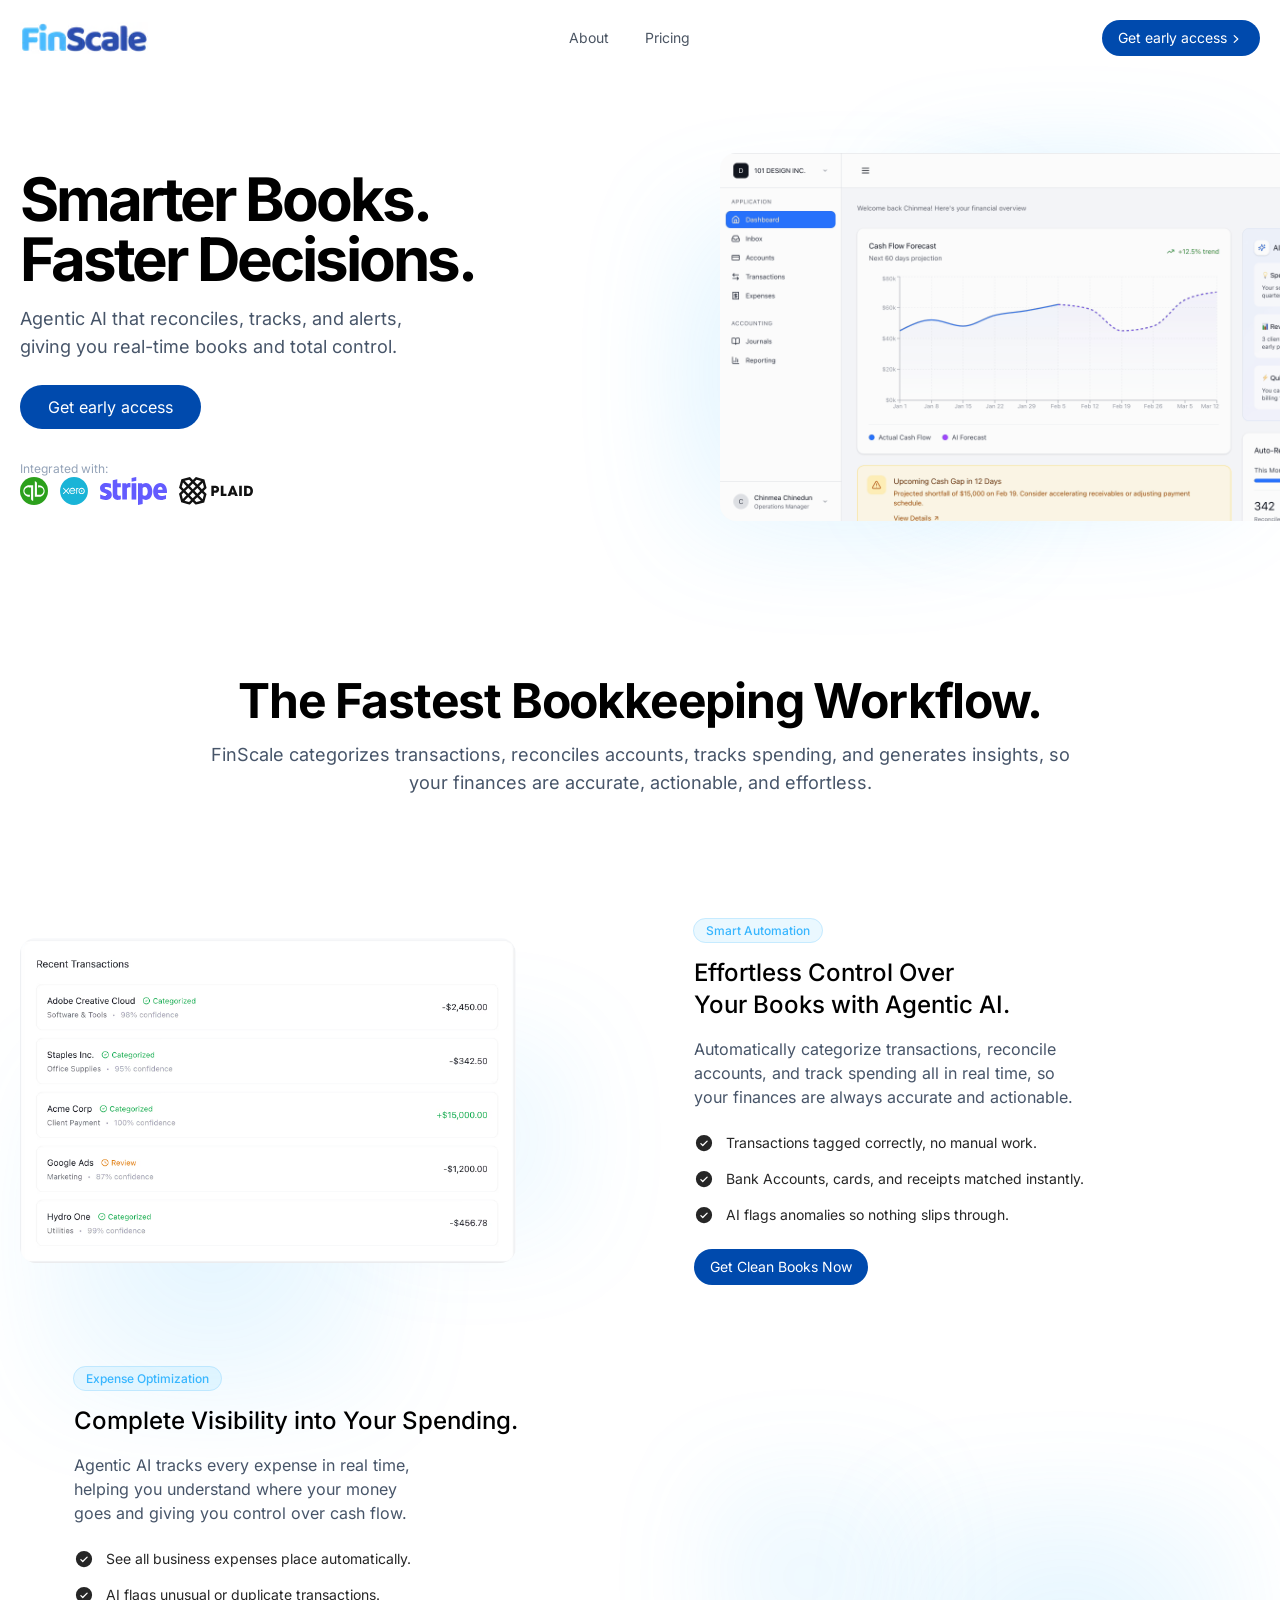
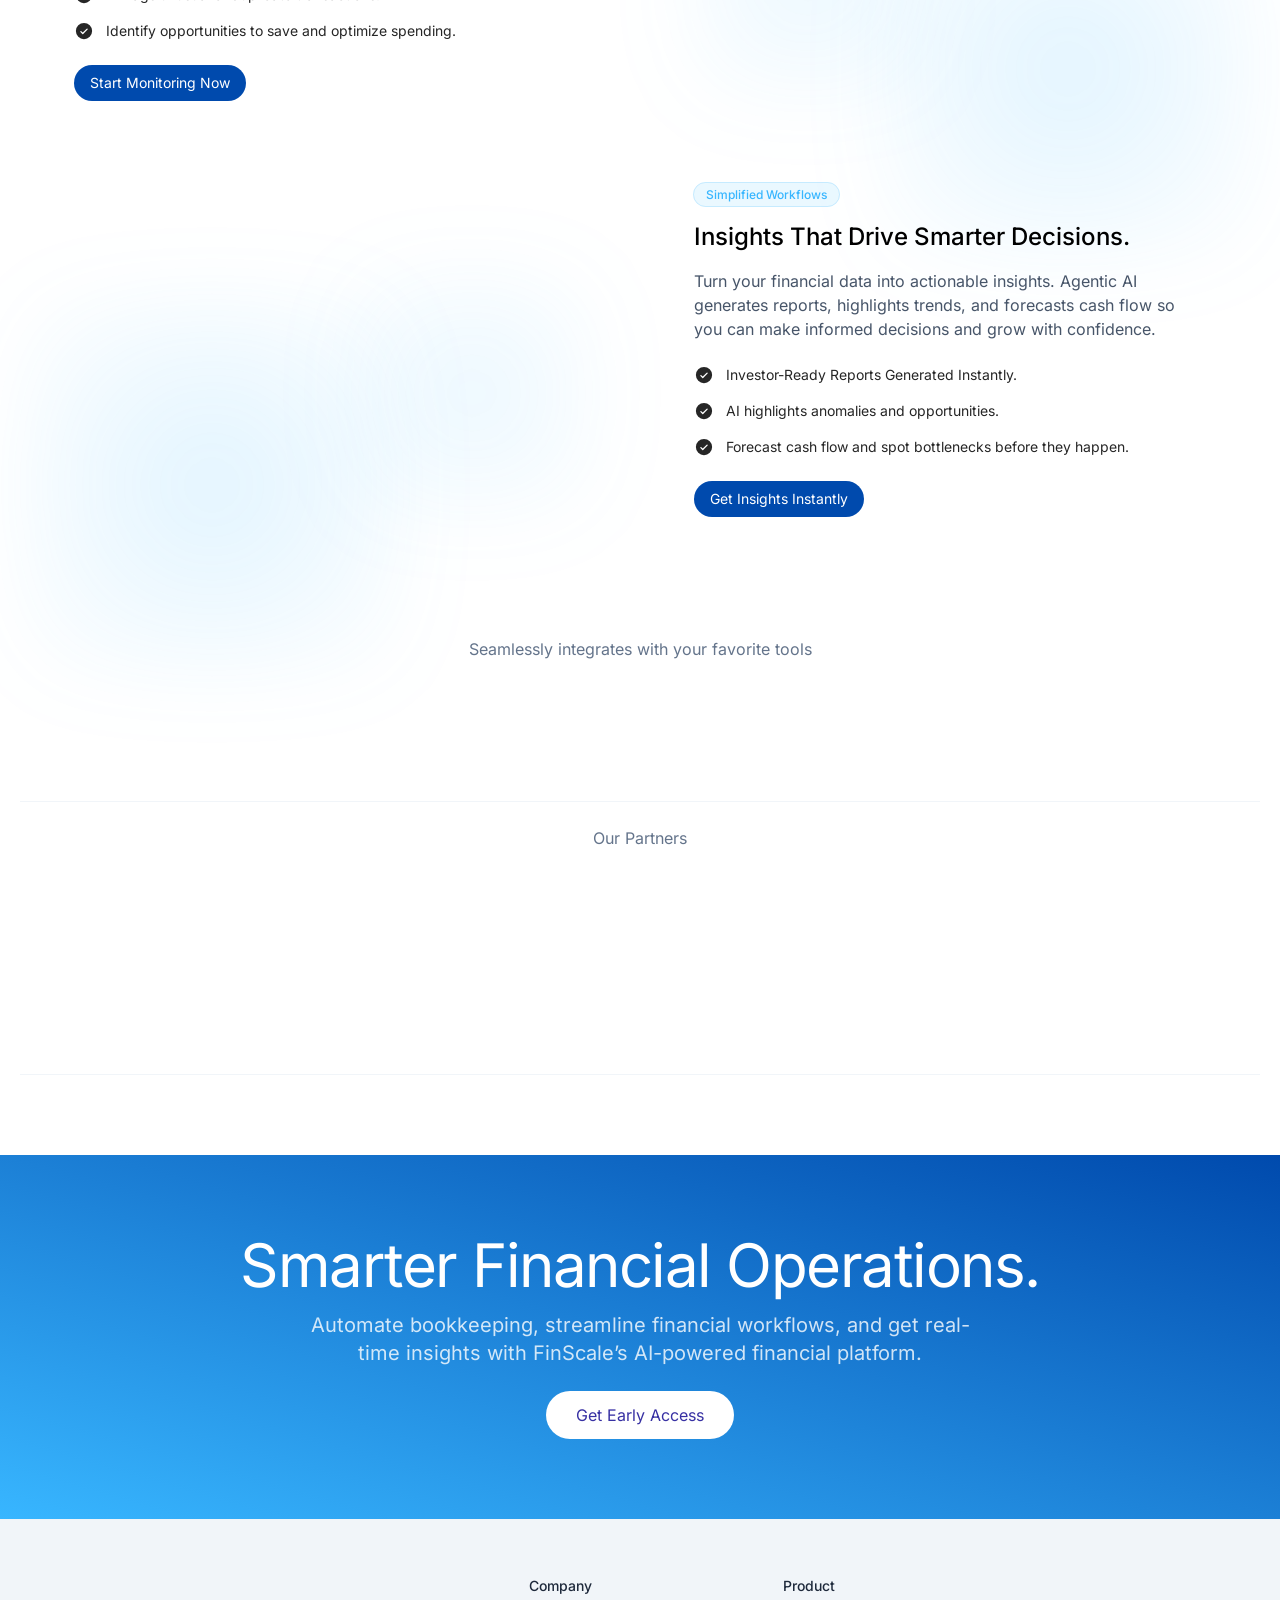
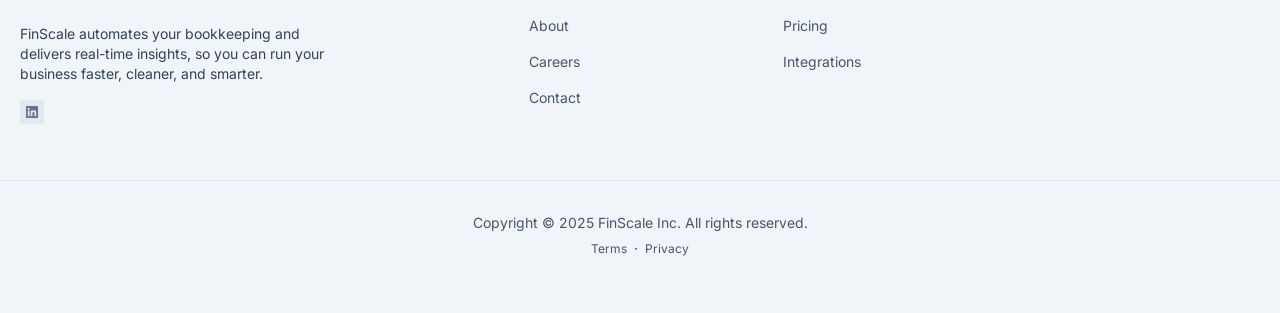
==== index.html @ c53b5ce7 "deploy: finscale-ai/fs-landing-v2@edc165ab04eaf6c358f023ff9b0c651396b75401" ====
<!DOCTYPE html><html lang="en"> <head><meta charset="UTF-8"><meta name="viewport" content="width=device-width"><link rel="icon" type="image/svg+xml" href="/favicon.ico"><meta name="generator" content="Astro v5.16.4"><title>FinScale - Smarter Books. Faster Descisions</title><link rel="canonical" href="https://finscale.ai/"><meta name="description" content="FinScale - Smarter Books. Faster Descisions"><meta name="robots" content="index, follow"><meta property="og:title" content="FinScale - Smarter Books. Faster Descisions"><meta property="og:type" content="website"><meta property="og:image" content="https://finscale.ai/opengraph.jpg"><meta property="og:url" content="https://finscale.ai/"><meta property="og:image:url" content="https://finscale.ai/opengraph.jpg"><meta property="og:image:alt" content="Astroship Homepage Screenshot"><meta name="twitter:card" content="summary_large_image"><meta name="twitter:site" content="@web3templates"><meta name="twitter:creator" content="@surjithctly"><!-- Enable this if you want to use Astro ViewTransitions  --><meta name="astro-view-transitions-enabled" content="true"><meta name="astro-view-transitions-fallback" content="animate"><script type="module" src="/_astro/ClientRouter.astro_astro_type_script_index_0_lang.QW52Ox2j.js"></script><link rel="stylesheet" href="/_astro/about.HWCYnTnX.css">
<style>.astro-route-announcer{position:absolute;left:0;top:0;clip:rect(0 0 0 0);clip-path:inset(50%);overflow:hidden;white-space:nowrap;width:1px;height:1px}.astronav-sticky-header[data-astro-cid-itfz4qi6]{transition:all .3s ease;-webkit-transition:all .3s ease;will-change:transform}@keyframes astroFadeInOut{0%{opacity:1}to{opacity:0}}@keyframes astroFadeIn{0%{opacity:0;mix-blend-mode:plus-lighter}to{opacity:1;mix-blend-mode:plus-lighter}}@keyframes astroFadeOut{0%{opacity:1;mix-blend-mode:plus-lighter}to{opacity:0;mix-blend-mode:plus-lighter}}@keyframes astroSlideFromRight{0%{transform:translate(100%)}}@keyframes astroSlideFromLeft{0%{transform:translate(-100%)}}@keyframes astroSlideToRight{to{transform:translate(100%)}}@keyframes astroSlideToLeft{to{transform:translate(-100%)}}@media (prefers-reduced-motion){::view-transition-group(*),::view-transition-old(*),::view-transition-new(*){animation:none!important}[data-astro-transition-scope]{animation:none!important}}@font-face{font-family:Inter Variable;font-style:normal;font-display:swap;font-weight:100 900;src:url(/_astro/inter-cyrillic-ext-wght-normal.BOeWTOD4.woff2) format("woff2-variations");unicode-range:U+0460-052F,U+1C80-1C8A,U+20B4,U+2DE0-2DFF,U+A640-A69F,U+FE2E-FE2F}@font-face{font-family:Inter Variable;font-style:normal;font-display:swap;font-weight:100 900;src:url(/_astro/inter-cyrillic-wght-normal.DqGufNeO.woff2) format("woff2-variations");unicode-range:U+0301,U+0400-045F,U+0490-0491,U+04B0-04B1,U+2116}@font-face{font-family:Inter Variable;font-style:normal;font-display:swap;font-weight:100 900;src:url(/_astro/inter-greek-ext-wght-normal.DlzME5K_.woff2) format("woff2-variations");unicode-range:U+1F00-1FFF}@font-face{font-family:Inter Variable;font-style:normal;font-display:swap;font-weight:100 900;src:url(/_astro/inter-greek-wght-normal.CkhJZR-_.woff2) format("woff2-variations");unicode-range:U+0370-0377,U+037A-037F,U+0384-038A,U+038C,U+038E-03A1,U+03A3-03FF}@font-face{font-family:Inter Variable;font-style:normal;font-display:swap;font-weight:100 900;src:url(/_astro/inter-vietnamese-wght-normal.CBcvBZtf.woff2) format("woff2-variations");unicode-range:U+0102-0103,U+0110-0111,U+0128-0129,U+0168-0169,U+01A0-01A1,U+01AF-01B0,U+0300-0301,U+0303-0304,U+0308-0309,U+0323,U+0329,U+1EA0-1EF9,U+20AB}@font-face{font-family:Inter Variable;font-style:normal;font-display:swap;font-weight:100 900;src:url(/_astro/inter-latin-ext-wght-normal.DO1Apj_S.woff2) format("woff2-variations");unicode-range:U+0100-02BA,U+02BD-02C5,U+02C7-02CC,U+02CE-02D7,U+02DD-02FF,U+0304,U+0308,U+0329,U+1D00-1DBF,U+1E00-1E9F,U+1EF2-1EFF,U+2020,U+20A0-20AB,U+20AD-20C0,U+2113,U+2C60-2C7F,U+A720-A7FF}@font-face{font-family:Inter Variable;font-style:normal;font-display:swap;font-weight:100 900;src:url(/_astro/inter-latin-wght-normal.Dx4kXJAl.woff2) format("woff2-variations");unicode-range:U+0000-00FF,U+0131,U+0152-0153,U+02BB-02BC,U+02C6,U+02DA,U+02DC,U+0304,U+0308,U+0329,U+2000-206F,U+20AC,U+2122,U+2191,U+2193,U+2212,U+2215,U+FEFF,U+FFFD}img{content-visibility:auto}details>summary.list-none::-webkit-details-marker,details>summary.list-none::marker{display:none}
</style><style>[data-astro-transition-scope="astro-o7bz76pi-1"] { view-transition-name: astro-o7bz76pi-1; }@layer astro { ::view-transition-old(astro-o7bz76pi-1) { animation: none; opacity: 0; mix-blend-mode: normal; }::view-transition-new(astro-o7bz76pi-1) { animation: none; mix-blend-mode: normal; }::view-transition-group(astro-o7bz76pi-1) { animation: none } }[data-astro-transition-fallback="old"] [data-astro-transition-scope="astro-o7bz76pi-1"],
			[data-astro-transition-fallback="old"][data-astro-transition-scope="astro-o7bz76pi-1"] { animation: none; mix-blend-mode: normal; }[data-astro-transition-fallback="new"] [data-astro-transition-scope="astro-o7bz76pi-1"],
			[data-astro-transition-fallback="new"][data-astro-transition-scope="astro-o7bz76pi-1"] { animation: none; mix-blend-mode: normal; }</style></head> <body> <header class="astronav-sticky-header sticky top-0 border-b z-20 transition-all py-5 border-transparent" data-astro-cid-itfz4qi6>  <div class="max-w-screen-xl mx-auto px-5">  <div class="flex flex-col lg:flex-row justify-between items-center relative z-10" data-astro-transition-scope="astro-o7bz76pi-1"> <!-- <Astronav>
          <div class="flex w-full lg:w-auto items-center justify-between">
            <a
              href="/"
              class="text-lg flex items-center transition focus-visible:ring-2 focus-visible:ring-offset-2 focus-visible:ring-indigo-500 focus-visible:outline-none focus-visible:shadow-outline-indigo rounded-full px-2 -ml-2"
              ><span class="font-bold text-indigo-600">Fin</span><span
                class="text-slate-600">Scale</span
              >
              <span
                class="uppercase mt-0.5 leading-none text-[10px] ml-1 font-bold bg-gray-200 text-slate-700 px-2 py-1 rounded-md"
                >AI</span
              >
            </a>
            <div class="block lg:hidden">
              <MenuIcon class="w-4 h-4 text-gray-800" />
            </div>
          </div> -->  <div class="flex w-full lg:w-auto items-center justify-between"> <a href="/" class="flex items-center transition focus-visible:ring-2 focus-visible:ring-offset-2 focus-visible:ring-indigo-500 focus-visible:outline-none focus-visible:shadow-outline-indigo rounded-full px-2 -ml-2"> <picture> <source srcset="/_astro/fs-logo-new_960.BbjI-kse_Z1Q2pUW.avif 120w, /_astro/fs-logo-new_960.BbjI-kse_qluVp.avif 160w" type="image/avif" sizes="120px"><source srcset="/_astro/fs-logo-new_960.BbjI-kse_Z1tg0yg.webp 120w, /_astro/fs-logo-new_960.BbjI-kse_N7Uj6.webp 160w" type="image/webp" sizes="120px">  <img src="/_astro/fs-logo-new_960.BbjI-kse_ZiFWk5.png" srcset="/_astro/fs-logo-new_960.BbjI-kse_Z1ODM0L.png 120w, /_astro/fs-logo-new_960.BbjI-kse_rJ8QA.png 160w" alt="FinScale Logo" sizes="120px" loading="lazy" decoding="async" fetchpriority="auto" width="960" height="237" class="h-8 w-auto"> </picture> </a> <div class="block lg:hidden"> <button id="astronav-menu" aria-label="Toggle Menu">  <svg fill="currentColor" class="w-4 h-4 text-gray-800" width="24" height="24" viewBox="0 0 24 24" xmlns="http://www.w3.org/2000/svg"> <title>Toggle Menu</title> <path class="astronav-close-icon astronav-toggle hidden" fill-rule="evenodd" clip-rule="evenodd" d="M18.278 16.864a1 1 0 01-1.414 1.414l-4.829-4.828-4.828 4.828a1 1 0 01-1.414-1.414l4.828-4.829-4.828-4.828a1 1 0 011.414-1.414l4.829 4.828 4.828-4.828a1 1 0 111.414 1.414l-4.828 4.829 4.828 4.828z"></path> <path class="astronav-open-icon astronav-toggle" fill-rule="evenodd" d="M4 5h16a1 1 0 010 2H4a1 1 0 110-2zm0 6h16a1 1 0 010 2H4a1 1 0 010-2zm0 6h16a1 1 0 010 2H4a1 1 0 010-2z"></path> </svg>  </button> </div> </div> <nav class="astronav-items astronav-toggle hidden w-full lg:w-auto mt-2 lg:flex lg:mt-0">  <ul class="flex flex-col lg:flex-row lg:gap-3"> <li> <a href="/about" class="flex lg:px-3 py-2 text-sm text-gray-600 hover:text-indigo-600 focus-visible:ring-2 focus-visible:ring-offset-2 transition focus-visible:ring-indigo-500 focus-visible:outline-none focus-visible:shadow-outline-indigo rounded-full"> About </a> </li><li> <a href="/pricing" class="flex lg:px-3 py-2 text-sm text-gray-600 hover:text-indigo-600 focus-visible:ring-2 focus-visible:ring-offset-2 transition focus-visible:ring-indigo-500 focus-visible:outline-none focus-visible:shadow-outline-indigo rounded-full"> Pricing </a> </li> </ul> <div class="lg:hidden flex items-center mt-3 gap-4"> <!-- <Link href="#" style="muted" block size="md">Log in</Link> --> <a href="/demo" class="rounded-full text-center transition focus-visible:ring-2 focus-visible:ring-offset-2 focus-visible:ring-indigo-500 focus-visible:outline-none focus-visible:shadow-outline-indigo w-full px-5 py-2 bg-[#004aad] text-white hover:bg-[#38b6ff]">Get early access </a> </div>  </nav>  <script>(function(){const closeOnClick = false;

["DOMContentLoaded", "astro:after-swap"].forEach((event) => {
  document.addEventListener(event, addListeners);
});

// Function to clone and replace elements
function cloneAndReplace(element) {
  const clone = element.cloneNode(true);
  element.parentNode.replaceChild(clone, element);
}

function addListeners() {
  // Clean up existing listeners
  const oldMenuButton = document.getElementById("astronav-menu");
  if (oldMenuButton) {
    cloneAndReplace(oldMenuButton);
  }

  const oldDropdownMenus = document.querySelectorAll(".astronav-dropdown");
  oldDropdownMenus.forEach((menu) => {
    cloneAndReplace(menu);
  });

  // Mobile nav toggle
  const menuButton = document.getElementById("astronav-menu");
  menuButton && menuButton.addEventListener("click", toggleMobileNav);

  // Dropdown menus
  const dropdownMenus = document.querySelectorAll(".astronav-dropdown");
  dropdownMenus.forEach((menu) => {
    const button = menu.querySelector("button");
    button &&
      button.addEventListener("click", (event) =>
        toggleDropdownMenu(event, menu, dropdownMenus)
      );

    // Handle Submenu Dropdowns
    const dropDownSubmenus = menu.querySelectorAll(
      ".astronav-dropdown-submenu"
    );

    dropDownSubmenus.forEach((submenu) => {
      const submenuButton = submenu.querySelector("button");
      submenuButton &&
        submenuButton.addEventListener("click", (event) => {
          event.stopImmediatePropagation();
          toggleSubmenuDropdown(event, submenu);
        });
    });
  });

  // Clicking away from dropdown will remove the dropdown class
  document.addEventListener("click", closeAllDropdowns);

  if (closeOnClick) {
    handleCloseOnClick();
  }
}

function toggleMobileNav() {
  [...document.querySelectorAll(".astronav-toggle")].forEach((el) => {
    el.classList.toggle("hidden");
  });
}

function toggleDropdownMenu(event, menu, dropdownMenus) {
  toggleMenu(menu);

  // Close one dropdown when selecting another
  Array.from(dropdownMenus)
    .filter((el) => el !== menu && !menu.contains(el))
    .forEach(closeMenu);

  event.stopPropagation();
}

function toggleSubmenuDropdown(event, submenu) {
  event.stopPropagation();
  toggleMenu(submenu);

  // Close sibling submenus at the same nesting level
  const siblingSubmenus = submenu
    .closest(".astronav-dropdown")
    .querySelectorAll(".astronav-dropdown-submenu");
  Array.from(siblingSubmenus)
    .filter((el) => el !== submenu && !submenu.contains(el))
    .forEach(closeMenu);
}

function closeAllDropdowns(event) {
  const dropdownMenus = document.querySelectorAll(".dropdown-toggle");
  const dropdownParent = document.querySelectorAll(
    ".astronav-dropdown, .astronav-dropdown-submenu"
  );
  const isButtonInsideDropdown = [
    ...document.querySelectorAll(
      `.astronav-dropdown button, .astronav-dropdown label, .astronav-dropdown input,
	  .astronav-dropdown-submenu button, .astronav-dropdown-submenu label, .astronav-dropdown-submenu input,
	  #astronav-menu`
    ),
  ].some((button) => button.contains(event.target));
  if (!isButtonInsideDropdown) {
    dropdownMenus.forEach((d) => {
      // console.log("I ran", d);
      // if (!d.contains(event.target)) {
      d.classList.remove("open");
      d.removeAttribute("open");
      d.classList.add("hidden");
      // }
    });
    dropdownParent.forEach((d) => {
      d.classList.remove("open");
      d.removeAttribute("open");
      d.setAttribute("aria-expanded", "false");
    });
  }
}

function toggleMenu(menu) {
  menu.classList.toggle("open");
  const expanded = menu.getAttribute("aria-expanded") === "true";
  menu.setAttribute("aria-expanded", expanded ? "false" : "true");
  menu.hasAttribute("open")
    ? menu.removeAttribute("open")
    : menu.setAttribute("open", "");

  const dropdownToggle = menu.querySelector(".dropdown-toggle");
  const dropdownExpanded = dropdownToggle.getAttribute("aria-expanded");
  dropdownToggle.classList.toggle("hidden");
  dropdownToggle.setAttribute(
    "aria-expanded",
    dropdownExpanded === "true" ? "false" : "true"
  );
}

function closeMenu(menu) {
  // console.log("closing", menu);
  menu.classList.remove("open");
  menu.removeAttribute("open");
  menu.setAttribute("aria-expanded", "false");
  const dropdownToggles = menu.querySelectorAll(".dropdown-toggle");
  dropdownToggles.forEach((toggle) => {
    toggle.classList.add("hidden");
    toggle.setAttribute("aria-expanded", "false");
  });
}

function handleCloseOnClick() {
  const navMenuItems = document.querySelector(".astronav-items");
  const navToggle = document.getElementById("astronav-menu");
  const navLink = navMenuItems && navMenuItems.querySelectorAll("a");

  const MenuIcons = navToggle.querySelectorAll(".astronav-toggle");

  navLink &&
    navLink.forEach((item) => {
      item.addEventListener("click", () => {
        navMenuItems?.classList.add("hidden");
        MenuIcons.forEach((el) => {
          el.classList.toggle("hidden");
        });
      });
    });
}
})();</script> <div> <div class="hidden lg:flex items-center gap-4"> <!-- <a
              href="#"
              class="text-sm px-2 py-1 transition focus-visible:ring-2 focus-visible:ring-offset-2 focus-visible:ring-indigo-500 focus-visible:outline-none focus-visible:shadow-outline-indigo rounded-full"
              >Log in</a
            > --> <a href="/demo" class="rounded-full text-center transition focus-visible:ring-2 focus-visible:ring-offset-2 focus-visible:ring-indigo-500 focus-visible:outline-none focus-visible:shadow-outline-indigo px-4 py-2 text-sm bg-[#004aad] text-white hover:bg-[#38b6ff] inline-flex items-center group gap-px"> <span>Get early access</span> <svg xmlns="http://www.w3.org/2000/svg" viewBox="0 0 20 20" fill="currentColor" class="w-4 h-4 mt-px group-hover:translate-x-1 transition-transform"> <path fill-rule="evenodd" d="M7.21 14.77a.75.75 0 01.02-1.06L11.168 10 7.23 6.29a.75.75 0 111.04-1.08l4.5 4.25a.75.75 0 010 1.08l-4.5 4.25a.75.75 0 01-1.06-.02z" clip-rule="evenodd"></path> </svg>  </a> </div> </div> </div>  </div>  </header> <script data-astro-rerun>(function(){const scrollY = 130;
const defaultClass = "py-5 border-transparent";
const activeClass = "py-2 bg-white/80 border-gray-200 backdrop-blur-lg";

  // @ts-nocheck
  let lastKnownScrollPosition = 0;
  let ticking = false;

  const header = document.querySelector(".astronav-sticky-header");

  // Define two different scroll positions
  const addScrollY = Math.max(scrollY, 50); // Scroll position to add active class
  const removeScrollY = Math.max(scrollY - 50, 10); // Scroll position to remove active class

  function updateAnimation(scrollPos) {
    if (scrollPos > addScrollY) {
      header.classList.remove(...defaultClass.split(" "));
      header.classList.add("is-active", ...activeClass.split(" "));
      header.setAttribute("active", "");
    } else if (scrollPos < removeScrollY) {
      header.classList.remove("is-active", ...activeClass.split(" "));
      header.classList.add(...defaultClass.split(" "));
      header.removeAttribute("active");
    }
  }

  window.addEventListener("scroll", function () {
    lastKnownScrollPosition = window.scrollY;
    if (!ticking) {
      window.requestAnimationFrame(function () {
        updateAnimation(lastKnownScrollPosition);
        ticking = false;
      });

      ticking = true;
    }
  });
})();</script>  <!--
<script>
  // @ts-nocheck
  let lastKnownScrollPosition = 0;
  let ticking = false;
  const header = document.querySelector(".astronav-sticky-header");
  const animDiv = header.querySelector(".padding-anim");
  const defaultClass = "py-[20px] border-transparent";
  const activeClass = "py-[8px] bg-white border-gray-200";

  // Define two different scroll positions
  const addScrollY = 100;   // Scroll position to add active class
  const removeScrollY = 50; // Scroll position to remove active class

  function updateAnimation(scrollPos) {
    if (scrollPos > addScrollY) {
      animDiv.classList.remove(...defaultClass.split(" "));
      animDiv.classList.add("is-active", ...activeClass.split(" "));
      animDiv.setAttribute("active", "");
    } else if (scrollPos < removeScrollY) {
      animDiv.classList.remove("is-active", ...activeClass.split(" "));
      animDiv.classList.add(...defaultClass.split(" "));
      animDiv.removeAttribute("active");
    }
  }

  window.addEventListener("scroll", function () {
    lastKnownScrollPosition = window.scrollY;

    if (!ticking) {
      window.requestAnimationFrame(function () {
        updateAnimation(lastKnownScrollPosition);
        ticking = false;
      });

      ticking = true;
    }
  });
</script> -->  <div class="overflow-x-clip pt-12 md:pt-16"> <div class="max-w-screen-xl mx-auto px-5">  <main class="grid lg:grid-cols-5 place-items-center relative gap-12 lg:gap-16"> <div class="absolute w-96 h-96 blur-2xl -z-10 bg-gradient-radial from-fslight/30 right-0 top-0"></div> <div class="absolute w-96 h-96 blur-2xl -z-10 bg-gradient-radial from-fslight/20 right-56 top-10"></div> <div class="max-w-2xl md:max-w-max lg:col-span-2"> <h1 class="text-3xl lg:text-4xl xl:text-6xl font-bold lg:tracking-tight xl:tracking-tighter text-center lg:text-start whitespace-nowrap">
Smarter Books.<br>Faster Decisions.
</h1> <p class="text-lg mt-4 max-w-lg text-slate-600 [text-wrap:balance] text-center lg:text-start">
Agentic AI that reconciles, tracks, and alerts, giving you real-time books and total control.
</p> <div class="mt-6 flex flex-col sm:flex-row sm:justify-center lg:justify-start gap-3"> <a href="/demo" class="rounded-full text-center transition focus-visible:ring-2 focus-visible:ring-offset-2 focus-visible:ring-indigo-500 focus-visible:outline-none focus-visible:shadow-outline-indigo px-7 py-2.5 bg-[#004aad] text-white hover:bg-[#38b6ff] flex gap-1 items-center justify-center">
Get early access
 </a> </div> <div class="mt-8 text-xs text-slate-400 text-center lg:text-start">
Integrated with:
</div> <div class="flex gap-x-3 items-center justify-center lg:justify-start" aria-label="Integrated logos"> <div> <picture> <source srcset="/_astro/quickbooks_sm_colour.BLOF-sBH_Z18Ybtn.svg" type="image/svg+xml"><source srcset="/_astro/quickbooks_sm_colour.BLOF-sBH_Z18Ybtn.svg" type="image/svg+xml"><source srcset="/_astro/quickbooks_sm_colour.BLOF-sBH_Z18Ybtn.svg" type="image/svg+xml">  <img src="/_astro/quickbooks_sm_colour.BLOF-sBH_Z18Ybtn.svg" alt="QuickBooks Integration" loading="lazy" decoding="async" fetchpriority="auto" width="2500" height="2500" class="h-5 md:h-7 w-auto object-contain"> </picture> </div><div> <picture> <source srcset="/_astro/xero_colour.EVLFwNsG_2cFNvh.svg" type="image/svg+xml"><source srcset="/_astro/xero_colour.EVLFwNsG_2cFNvh.svg" type="image/svg+xml"><source srcset="/_astro/xero_colour.EVLFwNsG_2cFNvh.svg" type="image/svg+xml">  <img src="/_astro/xero_colour.EVLFwNsG_2cFNvh.svg" alt="Xero Integration" loading="lazy" decoding="async" fetchpriority="auto" width="787" height="787" class="h-5 md:h-7 w-auto object-contain"> </picture> </div><div> <picture> <source srcset="/_astro/stripe_colour.BM2PBC_E_Zgb3kJ.svg" type="image/svg+xml"><source srcset="/_astro/stripe_colour.BM2PBC_E_Zgb3kJ.svg" type="image/svg+xml"><source srcset="/_astro/stripe_colour.BM2PBC_E_Zgb3kJ.svg" type="image/svg+xml">  <img src="/_astro/stripe_colour.BM2PBC_E_Zgb3kJ.svg" alt="Stripe Integration" loading="lazy" decoding="async" fetchpriority="auto" width="360" height="150" class="h-5 md:h-7 w-auto object-contain"> </picture> </div><div> <picture> <source srcset="/_astro/plaid.DH97XLFd_Z1xOHG8.svg" type="image/svg+xml"><source srcset="/_astro/plaid.DH97XLFd_Z1xOHG8.svg" type="image/svg+xml"><source srcset="/_astro/plaid.DH97XLFd_Z1xOHG8.svg" type="image/svg+xml">  <img src="/_astro/plaid.DH97XLFd_Z1xOHG8.svg" alt="Plaid Integration" loading="lazy" decoding="async" fetchpriority="auto" width="126" height="48" class="h-5 md:h-7 w-auto object-contain"> </picture> </div> </div> </div> <div class="py-3 lg:col-span-3 lg:-mr-44 flex justify-end"> <img src="/_astro/hero-fs.CpIEThzb.gif" alt="Astronaut in the air" loading="eager" fetchpriority="high" class="w-[80%] rounded-2xl"> </div> </main>  </div> </div> <!-- ---
import { Picture } from "astro:assets";
import heroImage from "../assets/hero-fs.gif";
import Link from "@components/ui/link.astro";
import Container from "@components/container.astro";
---

<div class="overflow-x-clip">
  <Container>
    <main class="grid lg:grid-cols-5 place-items-center relative gap-12 lg:gap-16">
      <div
        class="absolute w-96 h-96 blur-2xl -z-10 bg-gradient-radial from-indigo-200 right-0 top-0">
      </div>
      <diva
        class="absolute w-96 h-96 blur-2xl -z-10 bg-gradient-radial from-purple-200 right-56 top-10">
      </div>

      <div class="max-w-sm md:max-w-max lg:col-span-2">
        <h1
          class="text-3xl lg:text-4xl xl:text-6xl font-bold lg:tracking-tight xl:tracking-tighter [text-wrap:balance] text-center lg:text-start">
          Smarter Books.<br>Faster Descisions.
        </h1>
        <p
          class="text-lg mt-4 max-w-lg text-slate-600 [text-wrap:balance] text-center lg:text-start">
          Agentic AI that reconciles, tracks, and alerts, giving you real-time books and total control.
        </p>
        <div
          class="mt-6 flex flex-col sm:flex-row sm:justify-center lg:justify-start gap-3">
          <Link
            href="/demo"
            class="flex gap-1 items-center justify-center">
            Get early access
          </Link>
        </div>
        <div class="flex gap-x-4 items-center justify-center">
            {/* Logos will be separated by 1rem (16px) instead of 2rem (32px) */}
            {/* ... your logo map here ... */}
        </div>
      </div>
      <div class="py-3 lg:col-span-3 lg:-mr-44">
        <Picture
          src={heroImage}
          alt="Astronaut in the air"
          formats={["avif", "webp"]}
          sizes="(max-width: 1024px) 100vw, 50vw"
          widths={[240, 540, 720, heroImage.width]}
          loading="eager"
          fetchpriority="high"
        />
      </div>
    </main>
  </Container>
</div> --> <div class="mt-32"> <div class="max-w-screen-xl mx-auto px-5">  <div class="max-w-4xl mx-auto flex flex-col items-center justify-center mt-24"> <!-- <Badge color="purple">TWO-COL FEATURES</Badge> --> <h2 class="text-4xl lg:text-5xl font-bold lg:tracking-tight mt-4 text-center">
The Fastest Bookkeeping Workflow.
</h2> <p class="text-lg mt-4 text-slate-600 text-center [text-wrap:pretty]">
FinScale categorizes transactions, reconciles accounts, tracks spending,
    and generates insights, so your finances are accurate, actionable, and effortless.
</p> </div> <div class="grid md:grid-cols-2 py-10 mt-20"> <div class="grid place-items-center relative"> <div class="absolute w-96 h-96 blur-2xl -z-10 bg-gradient-radial from-fslight/15 left-0 top-1/3"></div> <div class="absolute w-64 h-64 blur-2xl -z-10 bg-gradient-radial from-fslight/10 right-10 top-1/4"></div> <picture> <source srcset="/_astro/categorized.B-fvCXX9_Z1IVusu.avif" type="image/avif"><source srcset="/_astro/categorized.B-fvCXX9_ZkeSz1.webp" type="image/webp">  <img src="/_astro/categorized.B-fvCXX9_Z11UHTT.png" alt="Feature Image" loading="lazy" decoding="async" fetchpriority="auto" width="1582" height="1036" class="rounded-2xl w-[80%]"> </picture> </div> <div class="grid place-items-center"> <div class="max-w-lg"> <span class="bg-[#38b6ff]/10 border-[#38b6ff]/20 border text-[#38b6ff] -ml-px rounded-full text-xs font-medium px-3 py-1 "> Smart Automation </span> <h3 class="text-2xl font-medium mt-4 [text-wrap:balance]">
Effortless Control Over Your Books with Agentic AI.
</h3> <p class="mt-4 text-slate-600 [text-wrap:balance]">
Automatically categorize transactions, reconcile accounts, and 
        track spending all in real time, so your finances are always accurate and actionable.
</p> <ul class="grid mt-6 text-left gap-y-4"> <li class="flex items-center gap-3 text-neutral-800"> <svg width="1em" height="1em" class="w-5 h-5" data-icon="ph:check-circle-fill">   <symbol id="ai:ph:check-circle-fill" viewBox="0 0 256 256"><path fill="currentColor" d="M128 24a104 104 0 1 0 104 104A104.11 104.11 0 0 0 128 24m45.66 85.66l-56 56a8 8 0 0 1-11.32 0l-24-24a8 8 0 0 1 11.32-11.32L112 148.69l50.34-50.35a8 8 0 0 1 11.32 11.32"/></symbol><use href="#ai:ph:check-circle-fill"></use>  </svg> <span class="text-sm">Transactions tagged correctly, no manual work.</span> </li> <li class="flex items-center gap-3 text-neutral-800"> <svg width="1em" height="1em" viewBox="0 0 256 256" class="w-5 h-5" data-icon="ph:check-circle-fill">   <use href="#ai:ph:check-circle-fill"></use>  </svg> <span class="text-sm">Bank Accounts, cards, and receipts matched instantly.</span> </li> <li class="flex items-center gap-3 text-neutral-800"> <svg width="1em" height="1em" viewBox="0 0 256 256" class="w-5 h-5" data-icon="ph:check-circle-fill">   <use href="#ai:ph:check-circle-fill"></use>  </svg> <span class="text-sm">AI flags anomalies so nothing slips through.</span> </li> </ul> <div class="flex items-center gap-4 mt-6"> <a href="/demo" class="rounded-full text-center transition focus-visible:ring-2 focus-visible:ring-offset-2 focus-visible:ring-indigo-500 focus-visible:outline-none focus-visible:shadow-outline-indigo px-4 py-2 text-sm bg-[#004aad] text-white hover:bg-[#38b6ff] inline-flex items-center group gap-px"> <span>Get Clean Books Now</span>  </a> </div> </div> </div> </div> <div class="grid md:grid-cols-2 py-10"> <div class="flex justify-end pb-10 md:pb-0 md:order-2 relative"> <div class="absolute w-96 h-96 blur-2xl -z-10 bg-gradient-radial from-fslight/15 right-0 top-1/3"></div> <div class="absolute w-64 h-64 blur-2xl -z-10 bg-gradient-radial from-fslight/10 left-10 top-1/4"></div> <picture> <source srcset="/_astro/quick-stats.CVD56Dxi_Fga6r.avif" type="image/avif"><source srcset="/_astro/quick-stats.CVD56Dxi_PQNiU.webp" type="image/webp">  <img src="/_astro/quick-stats.CVD56Dxi_Z1Pxs7R.png" alt="Feature Image" loading="lazy" decoding="async" fetchpriority="auto" width="776" height="500" class="rounded-2xl w-[55%] pt-8"> </picture> </div> <div class="grid place-items-center"> <div class="max-w-lg"> <span class="bg-[#38b6ff]/10 border-[#38b6ff]/20 border text-[#38b6ff] -ml-px rounded-full text-xs font-medium px-3 py-1 "> Expense Optimization </span> <h3 class="text-2xl font-medium mt-4 [text-wrap:balance]">
Complete Visibility into Your Spending.
</h3> <p class="mt-4 text-slate-600 [text-wrap:balance]">
Agentic AI tracks every expense in real time, helping you 
        understand where your money goes and giving you control over cash flow.
</p> <ul class="grid mt-6 text-left gap-y-4"> <li class="flex items-center gap-3 text-neutral-800"> <svg width="1em" height="1em" viewBox="0 0 256 256" class="w-5 h-5" data-icon="ph:check-circle-fill">   <use href="#ai:ph:check-circle-fill"></use>  </svg> <span class="text-sm">See all business expenses place automatically.</span> </li> <li class="flex items-center gap-3 text-neutral-800"> <svg width="1em" height="1em" viewBox="0 0 256 256" class="w-5 h-5" data-icon="ph:check-circle-fill">   <use href="#ai:ph:check-circle-fill"></use>  </svg> <span class="text-sm">AI flags unusual or duplicate transactions.</span> </li> <li class="flex items-center gap-3 text-neutral-800"> <svg width="1em" height="1em" viewBox="0 0 256 256" class="w-5 h-5" data-icon="ph:check-circle-fill">   <use href="#ai:ph:check-circle-fill"></use>  </svg> <span class="text-sm">Identify opportunities to save and optimize spending.</span> </li> </ul> <div class="flex items-center gap-4 mt-6"> <a href="/demo" class="rounded-full text-center transition focus-visible:ring-2 focus-visible:ring-offset-2 focus-visible:ring-indigo-500 focus-visible:outline-none focus-visible:shadow-outline-indigo px-4 py-2 text-sm bg-[#004aad] text-white hover:bg-[#38b6ff] inline-flex items-center group gap-px"> <span>Start Monitoring Now</span>  </a> </div> </div> </div> </div> <div class="grid md:grid-cols-2 py-10"> <div class="grid place-items-center relative"> <div class="absolute w-96 h-96 blur-2xl -z-10 bg-gradient-radial from-fslight/15 left-0 top-1/3"></div> <div class="absolute w-64 h-64 blur-2xl -z-10 bg-gradient-radial from-fslight/10 right-10 top-1/4"></div> <picture> <source srcset="/_astro/actions.B5nJUOou_1qlBtc.avif" type="image/avif"><source srcset="/_astro/actions.B5nJUOou_XUCzo.webp" type="image/webp">  <img src="/_astro/actions.B5nJUOou_Zdvrfd.png" alt="Feature Image" loading="lazy" decoding="async" fetchpriority="auto" width="1576" height="634" class="rounded-2xl w-[80%]"> </picture> </div> <div class="grid place-items-center"> <div class="max-w-lg"> <span class="bg-[#38b6ff]/10 border-[#38b6ff]/20 border text-[#38b6ff] -ml-px rounded-full text-xs font-medium px-3 py-1 "> Simplified Workflows </span> <h3 class="text-2xl font-medium mt-4 [text-wrap:balance]">
Insights That Drive Smarter Decisions.
</h3> <p class="mt-4 text-slate-600 [text-wrap:balance]">
Turn your financial data into actionable insights. Agentic AI 
        generates reports, highlights trends, and forecasts cash flow 
        so you can make informed decisions and grow with confidence.
</p> <ul class="grid mt-6 text-left gap-y-4"> <li class="flex items-center gap-3 text-neutral-800"> <svg width="1em" height="1em" viewBox="0 0 256 256" class="w-5 h-5" data-icon="ph:check-circle-fill">   <use href="#ai:ph:check-circle-fill"></use>  </svg> <span class="text-sm">Investor-Ready Reports Generated Instantly.</span> </li> <li class="flex items-center gap-3 text-neutral-800"> <svg width="1em" height="1em" viewBox="0 0 256 256" class="w-5 h-5" data-icon="ph:check-circle-fill">   <use href="#ai:ph:check-circle-fill"></use>  </svg> <span class="text-sm">AI highlights anomalies and opportunities.</span> </li> <li class="flex items-center gap-3 text-neutral-800"> <svg width="1em" height="1em" viewBox="0 0 256 256" class="w-5 h-5" data-icon="ph:check-circle-fill">   <use href="#ai:ph:check-circle-fill"></use>  </svg> <span class="text-sm">Forecast cash flow and spot bottlenecks before they happen.</span> </li> </ul> <div class="flex items-center gap-4 mt-6"> <a href="/demo" class="rounded-full text-center transition focus-visible:ring-2 focus-visible:ring-offset-2 focus-visible:ring-indigo-500 focus-visible:outline-none focus-visible:shadow-outline-indigo px-4 py-2 text-sm bg-[#004aad] text-white hover:bg-[#38b6ff] inline-flex items-center group gap-px"> <span>Get Insights Instantly</span>  </a> </div> </div> </div> </div>  </div> </div> <div class="mt-20"> <div class="max-w-screen-xl mx-auto px-5">  <div id="integrations"> <h2 class="text-center text-slate-500">
Seamlessly integrates with your favorite tools
</h2> <div class="flex gap-x-8 gap-y-4 md:gap-20 lg:gap-28 items-center justify-center mt-6 flex-wrap"> <div class="text-gray-500 my-2 h-7 md:h-9"> <img src="/_astro/stripe_colour.BM2PBC_E.svg" alt="Stripe" class="h-full w-auto"> </div> <div class="text-gray-400 my-2 h-7 md:h-9 flex items-center"> <img src="/_astro/plaid.DH97XLFd.svg" alt="Plaid" class="h-full w-auto"> </div> <div class="text-gray-400 my-2 h-7 md:h-9 flex items-center"> <img src="/_astro/quickbooks_colour.DPo9YWTC.svg" alt="Quickbooks" class="h-full w-auto"> </div> <div class="text-gray-400 my-2 h-7 md:h-9 flex items-center"> <img src="/_astro/xero_colour.EVLFwNsG.svg" alt="Xero" class="h-full w-auto"> </div> </div> </div>  </div> </div> <div class="max-w-screen-xl mx-auto px-5">  <div class="mt-16 border-y py-6 border-slate-100"> <div> <h2 class="text-center text-slate-500">
Our Partners
</h2> <div class="flex gap-x-8 gap-y-12 md:gap-20 lg:gap-28 items-center justify-center mt-6 flex-wrap"> <div class="text-gray-500 my-2 h-32 md:h-40"> <picture> <source srcset="/_astro/mila.BUkRO8Fq_Z2q5qGN.avif 300w, /_astro/mila.BUkRO8Fq_Z2sRaTi.avif 400w, /_astro/mila.BUkRO8Fq_ZCwFjf.avif 500w" type="image/avif" sizes="(max-width: 768px) 300px, 400px"><source srcset="/_astro/mila.BUkRO8Fq_Z2qE5hu.webp 300w, /_astro/mila.BUkRO8Fq_Z2tqOtY.webp 400w, /_astro/mila.BUkRO8Fq_ZD6jSV.webp 500w" type="image/webp" sizes="(max-width: 768px) 300px, 400px">  <img src="/_astro/mila.BUkRO8Fq_Z2lkaQx.png" srcset="/_astro/mila.BUkRO8Fq_Z1vpdQl.png 300w, /_astro/mila.BUkRO8Fq_Z1ybX3P.png 400w, /_astro/mila.BUkRO8Fq_h8wwd.png 500w" alt="MILA" sizes="(max-width: 768px) 300px, 400px" loading="lazy" decoding="async" fetchpriority="auto" width="1280" height="807" class="
                h-full w-auto
                opacity-80 hover:opacity-100 transition-opacity duration-200
              "> </picture> </div> </div> </div> </div>  </div>   <!-- <div
  class="bg-gradient-to-bl from-indigo-900 to-indigo-700 p-8 md:px-20 md:py-20 mt-20 flex flex-col items-center text-center">
  <h2 class="text-white text-4xl md:text-6xl tracking-tight">
    Build faster websites.
  </h2>
  <p class="text-white/70 mt-4 text-lg md:text-xl">
    Pull content from anywhere and serve it fast with Astro's next-gen island
    architecture.
  </p>
  <div class="flex mt-5">
    <Link href="/demo" style="inverted">Sign up for a 14-day Trial</Link>
  </div>
</div> --><div class="bg-gradient-to-bl from-fsdark to-fslight p-8 md:px-20 md:py-20 mt-20 flex flex-col items-center text-center"> <h2 class="text-white text-4xl md:text-6xl tracking-tight">
Smarter Financial Operations.
</h2> <p class="text-white/80 mt-4 text-lg md:text-xl max-w-2xl">
Automate bookkeeping, streamline financial workflows, and get real-time
    insights with FinScale’s AI-powered financial platform.
</p> <div class="flex mt-6"> <a href="/demo" class="rounded-full text-center transition focus-visible:ring-2 focus-visible:ring-offset-2 focus-visible:ring-indigo-500 focus-visible:outline-none focus-visible:shadow-outline-indigo px-7 py-2.5 bg-white text-indigo-800 border-2 border-transparent">Get Early Access </a> </div> </div>  <footer class="py-14 bg-slate-100 border-t border-slate-100"> <div class="max-w-screen-xl mx-auto px-5">  <div class="grid sm:grid-cols-2 md:grid-cols-3 lg:grid-cols-5 gap-8"> <div class="sm:col-span-2 md:col-span-3 lg:col-span-2"> <a href="/" class="flex items-center"> <picture> <source srcset="/_astro/fs-logo-new_960.BbjI-kse_Z1Q2pUW.avif 120w, /_astro/fs-logo-new_960.BbjI-kse_qluVp.avif 160w" type="image/avif" sizes="120px"><source srcset="/_astro/fs-logo-new_960.BbjI-kse_Z1tg0yg.webp 120w, /_astro/fs-logo-new_960.BbjI-kse_N7Uj6.webp 160w" type="image/webp" sizes="120px">  <img src="/_astro/fs-logo-new_960.BbjI-kse_ZiFWk5.png" srcset="/_astro/fs-logo-new_960.BbjI-kse_Z1ODM0L.png 120w, /_astro/fs-logo-new_960.BbjI-kse_rJ8QA.png 160w" alt="FinScale Logo" sizes="120px" loading="lazy" decoding="async" fetchpriority="auto" width="960" height="237" class="h-8 w-auto"> </picture> </a> <p class="mt-4 text-sm text-slate-700 max-w-xs">
FinScale automates your bookkeeping and delivers real-time insights, so you can run your business faster, cleaner, and smarter.
</p> <div class="flex gap-3 mt-4 items-center"> <!-- <a
            href="https://twitter.com"
            target="_blank"
            rel="noopener noreferrer"
            class="bg-slate-200 hover:bg-slate-300 rounded w-6 h-6 inline-flex items-center justify-center text-slate-500">
            <svg class="w-3 h-3" viewBox="0 0 300 300" fill="currentColor">
              <path d="M178.57 127.15 290.27 0h-26.46l-97.03 110.38L89.34 0H0l117.13 166.93L0 300.25h26.46l102.4-116.59 81.8 116.59h89.34M36.01 19.54H76.66l187.13 262.13h-40.66"/>
            </svg>
            <span class="sr-only">X (formerly Twitter)</span></a
          > --> <!-- <a
            href="https://facebook.com/"
            target="_blank"
            rel="noopener noreferrer"
            class="bg-slate-200 hover:bg-slate-300 rounded w-6 h-6 inline-flex items-center justify-center text-slate-500">
            <Icon name="bx:bxl-facebook-circle" class="w-4 h-4" /><span
              class="sr-only">Facebook</span
            ></a
          > --> <a href="https://ca.linkedin.com/company/finscale-ai" target="_blank" rel="noopener noreferrer" class="bg-slate-200 hover:bg-slate-300 rounded w-6 h-6 inline-flex items-center justify-center text-slate-500"> <svg width="1em" height="1em" class="w-4 h-4" data-icon="bx:bxl-linkedin-square">   <symbol id="ai:bx:bxl-linkedin-square" viewBox="0 0 24 24"><path d="M20 3H4a1 1 0 0 0-1 1v16a1 1 0 0 0 1 1h16a1 1 0 0 0 1-1V4a1 1 0 0 0-1-1zM8.339 18.337H5.667v-8.59h2.672v8.59zM7.003 8.574a1.548 1.548 0 1 1 0-3.096a1.548 1.548 0 0 1 0 3.096zm11.335 9.763h-2.669V14.16c0-.996-.018-2.277-1.388-2.277c-1.39 0-1.601 1.086-1.601 2.207v4.248h-2.667v-8.59h2.56v1.174h.037c.355-.675 1.227-1.387 2.524-1.387c2.704 0 3.203 1.778 3.203 4.092v4.71z" fill="currentColor"/></symbol><use href="#ai:bx:bxl-linkedin-square"></use>  </svg><span class="sr-only">Linkedin</span></a> </div> </div> <div> <h3 class="font-medium text-sm text-slate-800">Company</h3> <div class="flex flex-col mt-3"> <a href="/about" class="py-2 text-sm text-slate-600 hover:text-indigo-600"> About </a><a href="/careers" class="py-2 text-sm text-slate-600 hover:text-indigo-600"> Careers </a><a href="/contact" class="py-2 text-sm text-slate-600 hover:text-indigo-600"> Contact </a> </div> </div> <div> <h3 class="font-medium text-sm text-slate-800">Product</h3> <div class="flex flex-col mt-3"> <a href="/pricing" class="py-2 text-sm text-slate-600 hover:text-indigo-600"> Pricing </a><a href="/#integrations" class="py-2 text-sm text-slate-600 hover:text-indigo-600"> Integrations </a> </div> </div> <!-- <div>
        <h3 class="font-medium text-sm text-slate-800">Resources</h3>
        <div class="flex flex-col mt-3">
          {
            footermenu.resources.map((item) => (
              <a
                href={item.path || "#"}
                class="py-2 text-sm text-slate-600 hover:text-indigo-600">
                {item.title}
              </a>
            ))
          }
        </div>
      </div> --> </div>  </div> <div class="mt-14 pt-8 px-5 border-t border-slate-200"> <div class="max-w-screen-xl mx-auto px-5">  <p class="text-center text-sm text-slate-600 [text-wrap:balance]">
Copyright © 2025 FinScale Inc. All rights reserved.
</p> <p class="text-center text-xs text-slate-600 mt-2"> <a href="/terms" class="hover:text-indigo-500"> Terms</a> ・ <a href="/privacy" class="hover:text-indigo-500">
Privacy</a> </p>  </div> </div> </footer> </body></html>
---- _astro/about.HWCYnTnX.css ----
*,:before,:after{--tw-border-spacing-x: 0;--tw-border-spacing-y: 0;--tw-translate-x: 0;--tw-translate-y: 0;--tw-rotate: 0;--tw-skew-x: 0;--tw-skew-y: 0;--tw-scale-x: 1;--tw-scale-y: 1;--tw-pan-x: ;--tw-pan-y: ;--tw-pinch-zoom: ;--tw-scroll-snap-strictness: proximity;--tw-gradient-from-position: ;--tw-gradient-via-position: ;--tw-gradient-to-position: ;--tw-ordinal: ;--tw-slashed-zero: ;--tw-numeric-figure: ;--tw-numeric-spacing: ;--tw-numeric-fraction: ;--tw-ring-inset: ;--tw-ring-offset-width: 0px;--tw-ring-offset-color: #fff;--tw-ring-color: rgb(59 130 246 / .5);--tw-ring-offset-shadow: 0 0 #0000;--tw-ring-shadow: 0 0 #0000;--tw-shadow: 0 0 #0000;--tw-shadow-colored: 0 0 #0000;--tw-blur: ;--tw-brightness: ;--tw-contrast: ;--tw-grayscale: ;--tw-hue-rotate: ;--tw-invert: ;--tw-saturate: ;--tw-sepia: ;--tw-drop-shadow: ;--tw-backdrop-blur: ;--tw-backdrop-brightness: ;--tw-backdrop-contrast: ;--tw-backdrop-grayscale: ;--tw-backdrop-hue-rotate: ;--tw-backdrop-invert: ;--tw-backdrop-opacity: ;--tw-backdrop-saturate: ;--tw-backdrop-sepia: ;--tw-contain-size: ;--tw-contain-layout: ;--tw-contain-paint: ;--tw-contain-style: }::backdrop{--tw-border-spacing-x: 0;--tw-border-spacing-y: 0;--tw-translate-x: 0;--tw-translate-y: 0;--tw-rotate: 0;--tw-skew-x: 0;--tw-skew-y: 0;--tw-scale-x: 1;--tw-scale-y: 1;--tw-pan-x: ;--tw-pan-y: ;--tw-pinch-zoom: ;--tw-scroll-snap-strictness: proximity;--tw-gradient-from-position: ;--tw-gradient-via-position: ;--tw-gradient-to-position: ;--tw-ordinal: ;--tw-slashed-zero: ;--tw-numeric-figure: ;--tw-numeric-spacing: ;--tw-numeric-fraction: ;--tw-ring-inset: ;--tw-ring-offset-width: 0px;--tw-ring-offset-color: #fff;--tw-ring-color: rgb(59 130 246 / .5);--tw-ring-offset-shadow: 0 0 #0000;--tw-ring-shadow: 0 0 #0000;--tw-shadow: 0 0 #0000;--tw-shadow-colored: 0 0 #0000;--tw-blur: ;--tw-brightness: ;--tw-contrast: ;--tw-grayscale: ;--tw-hue-rotate: ;--tw-invert: ;--tw-saturate: ;--tw-sepia: ;--tw-drop-shadow: ;--tw-backdrop-blur: ;--tw-backdrop-brightness: ;--tw-backdrop-contrast: ;--tw-backdrop-grayscale: ;--tw-backdrop-hue-rotate: ;--tw-backdrop-invert: ;--tw-backdrop-opacity: ;--tw-backdrop-saturate: ;--tw-backdrop-sepia: ;--tw-contain-size: ;--tw-contain-layout: ;--tw-contain-paint: ;--tw-contain-style: }*,:before,:after{box-sizing:border-box;border-width:0;border-style:solid;border-color:#e5e7eb}:before,:after{--tw-content: ""}html,:host{line-height:1.5;-webkit-text-size-adjust:100%;-moz-tab-size:4;-o-tab-size:4;tab-size:4;font-family:Inter Variable,Inter,ui-sans-serif,system-ui,sans-serif,"Apple Color Emoji","Segoe UI Emoji",Segoe UI Symbol,"Noto Color Emoji";font-feature-settings:normal;font-variation-settings:normal;-webkit-tap-highlight-color:transparent}body{margin:0;line-height:inherit}hr{height:0;color:inherit;border-top-width:1px}abbr:where([title]){-webkit-text-decoration:underline dotted;text-decoration:underline dotted}h1,h2,h3,h4,h5,h6{font-size:inherit;font-weight:inherit}a{color:inherit;text-decoration:inherit}b,strong{font-weight:bolder}code,kbd,samp,pre{font-family:ui-monospace,SFMono-Regular,Menlo,Monaco,Consolas,Liberation Mono,Courier New,monospace;font-feature-settings:normal;font-variation-settings:normal;font-size:1em}small{font-size:80%}sub,sup{font-size:75%;line-height:0;position:relative;vertical-align:baseline}sub{bottom:-.25em}sup{top:-.5em}table{text-indent:0;border-color:inherit;border-collapse:collapse}button,input,optgroup,select,textarea{font-family:inherit;font-feature-settings:inherit;font-variation-settings:inherit;font-size:100%;font-weight:inherit;line-height:inherit;letter-spacing:inherit;color:inherit;margin:0;padding:0}button,select{text-transform:none}button,input:where([type=button]),input:where([type=reset]),input:where([type=submit]){-webkit-appearance:button;background-color:transparent;background-image:none}:-moz-focusring{outline:auto}:-moz-ui-invalid{box-shadow:none}progress{vertical-align:baseline}::-webkit-inner-spin-button,::-webkit-outer-spin-button{height:auto}[type=search]{-webkit-appearance:textfield;outline-offset:-2px}::-webkit-search-decoration{-webkit-appearance:none}::-webkit-file-upload-button{-webkit-appearance:button;font:inherit}summary{display:list-item}blockquote,dl,dd,h1,h2,h3,h4,h5,h6,hr,figure,p,pre{margin:0}fieldset{margin:0;padding:0}legend{padding:0}ol,ul,menu{list-style:none;margin:0;padding:0}dialog{padding:0}textarea{resize:vertical}input::-moz-placeholder,textarea::-moz-placeholder{opacity:1;color:#9ca3af}input::placeholder,textarea::placeholder{opacity:1;color:#9ca3af}button,[role=button]{cursor:pointer}:disabled{cursor:default}img,svg,video,canvas,audio,iframe,embed,object{display:block;vertical-align:middle}img,video{max-width:100%;height:auto}[hidden]:where(:not([hidden=until-found])){display:none}.container{width:100%}@media (min-width: 640px){.container{max-width:640px}}@media (min-width: 768px){.container{max-width:768px}}@media (min-width: 1024px){.container{max-width:1024px}}@media (min-width: 1280px){.container{max-width:1280px}}@media (min-width: 1536px){.container{max-width:1536px}}.prose{color:var(--tw-prose-body);max-width:65ch}.prose :where(p):not(:where([class~=not-prose],[class~=not-prose] *)){margin-top:1.25em;margin-bottom:1.25em}.prose :where([class~=lead]):not(:where([class~=not-prose],[class~=not-prose] *)){color:var(--tw-prose-lead);font-size:1.25em;line-height:1.6;margin-top:1.2em;margin-bottom:1.2em}.prose :where(a):not(:where([class~=not-prose],[class~=not-prose] *)){color:var(--tw-prose-links);text-decoration:underline;font-weight:500}.prose :where(strong):not(:where([class~=not-prose],[class~=not-prose] *)){color:var(--tw-prose-bold);font-weight:600}.prose :where(a strong):not(:where([class~=not-prose],[class~=not-prose] *)){color:inherit}.prose :where(blockquote strong):not(:where([class~=not-prose],[class~=not-prose] *)){color:inherit}.prose :where(thead th strong):not(:where([class~=not-prose],[class~=not-prose] *)){color:inherit}.prose :where(ol):not(:where([class~=not-prose],[class~=not-prose] *)){list-style-type:decimal;margin-top:1.25em;margin-bottom:1.25em;padding-inline-start:1.625em}.prose :where(ol[type=A]):not(:where([class~=not-prose],[class~=not-prose] *)){list-style-type:upper-alpha}.prose :where(ol[type=a]):not(:where([class~=not-prose],[class~=not-prose] *)){list-style-type:lower-alpha}.prose :where(ol[type=A s]):not(:where([class~=not-prose],[class~=not-prose] *)){list-style-type:upper-alpha}.prose :where(ol[type=a s]):not(:where([class~=not-prose],[class~=not-prose] *)){list-style-type:lower-alpha}.prose :where(ol[type=I]):not(:where([class~=not-prose],[class~=not-prose] *)){list-style-type:upper-roman}.prose :where(ol[type=i]):not(:where([class~=not-prose],[class~=not-prose] *)){list-style-type:lower-roman}.prose :where(ol[type=I s]):not(:where([class~=not-prose],[class~=not-prose] *)){list-style-type:upper-roman}.prose :where(ol[type=i s]):not(:where([class~=not-prose],[class~=not-prose] *)){list-style-type:lower-roman}.prose :where(ol[type="1"]):not(:where([class~=not-prose],[class~=not-prose] *)){list-style-type:decimal}.prose :where(ul):not(:where([class~=not-prose],[class~=not-prose] *)){list-style-type:disc;margin-top:1.25em;margin-bottom:1.25em;padding-inline-start:1.625em}.prose :where(ol>li):not(:where([class~=not-prose],[class~=not-prose] *))::marker{font-weight:400;color:var(--tw-prose-counters)}.prose :where(ul>li):not(:where([class~=not-prose],[class~=not-prose] *))::marker{color:var(--tw-prose-bullets)}.prose :where(dt):not(:where([class~=not-prose],[class~=not-prose] *)){color:var(--tw-prose-headings);font-weight:600;margin-top:1.25em}.prose :where(hr):not(:where([class~=not-prose],[class~=not-prose] *)){border-color:var(--tw-prose-hr);border-top-width:1px;margin-top:3em;margin-bottom:3em}.prose :where(blockquote):not(:where([class~=not-prose],[class~=not-prose] *)){font-weight:500;font-style:italic;color:var(--tw-prose-quotes);border-inline-start-width:.25rem;border-inline-start-color:var(--tw-prose-quote-borders);quotes:"“""”""‘""’";margin-top:1.6em;margin-bottom:1.6em;padding-inline-start:1em}.prose :where(blockquote p:first-of-type):not(:where([class~=not-prose],[class~=not-prose] *)):before{content:open-quote}.prose :where(blockquote p:last-of-type):not(:where([class~=not-prose],[class~=not-prose] *)):after{content:close-quote}.prose :where(h1):not(:where([class~=not-prose],[class~=not-prose] *)){color:var(--tw-prose-headings);font-weight:800;font-size:2.25em;margin-top:0;margin-bottom:.8888889em;line-height:1.1111111}.prose :where(h1 strong):not(:where([class~=not-prose],[class~=not-prose] *)){font-weight:900;color:inherit}.prose :where(h2):not(:where([class~=not-prose],[class~=not-prose] *)){color:var(--tw-prose-headings);font-weight:700;font-size:1.5em;margin-top:2em;margin-bottom:1em;line-height:1.3333333}.prose :where(h2 strong):not(:where([class~=not-prose],[class~=not-prose] *)){font-weight:800;color:inherit}.prose :where(h3):not(:where([class~=not-prose],[class~=not-prose] *)){color:var(--tw-prose-headings);font-weight:600;font-size:1.25em;margin-top:1.6em;margin-bottom:.6em;line-height:1.6}.prose :where(h3 strong):not(:where([class~=not-prose],[class~=not-prose] *)){font-weight:700;color:inherit}.prose :where(h4):not(:where([class~=not-prose],[class~=not-prose] *)){color:var(--tw-prose-headings);font-weight:600;margin-top:1.5em;margin-bottom:.5em;line-height:1.5}.prose :where(h4 strong):not(:where([class~=not-prose],[class~=not-prose] *)){font-weight:700;color:inherit}.prose :where(img):not(:where([class~=not-prose],[class~=not-prose] *)){margin-top:2em;margin-bottom:2em}.prose :where(picture):not(:where([class~=not-prose],[class~=not-prose] *)){display:block;margin-top:2em;margin-bottom:2em}.prose :where(video):not(:where([class~=not-prose],[class~=not-prose] *)){margin-top:2em;margin-bottom:2em}.prose :where(kbd):not(:where([class~=not-prose],[class~=not-prose] *)){font-weight:500;font-family:inherit;color:var(--tw-prose-kbd);box-shadow:0 0 0 1px var(--tw-prose-kbd-shadows),0 3px 0 var(--tw-prose-kbd-shadows);font-size:.875em;border-radius:.3125rem;padding-top:.1875em;padding-inline-end:.375em;padding-bottom:.1875em;padding-inline-start:.375em}.prose :where(code):not(:where([class~=not-prose],[class~=not-prose] *)){color:var(--tw-prose-code);font-weight:600;font-size:.875em}.prose :where(code):not(:where([class~=not-prose],[class~=not-prose] *)):before{content:"`"}.prose :where(code):not(:where([class~=not-prose],[class~=not-prose] *)):after{content:"`"}.prose :where(a code):not(:where([class~=not-prose],[class~=not-prose] *)){color:inherit}.prose :where(h1 code):not(:where([class~=not-prose],[class~=not-prose] *)){color:inherit}.prose :where(h2 code):not(:where([class~=not-prose],[class~=not-prose] *)){color:inherit;font-size:.875em}.prose :where(h3 code):not(:where([class~=not-prose],[class~=not-prose] *)){color:inherit;font-size:.9em}.prose :where(h4 code):not(:where([class~=not-prose],[class~=not-prose] *)){color:inherit}.prose :where(blockquote code):not(:where([class~=not-prose],[class~=not-prose] *)){color:inherit}.prose :where(thead th code):not(:where([class~=not-prose],[class~=not-prose] *)){color:inherit}.prose :where(pre):not(:where([class~=not-prose],[class~=not-prose] *)){color:var(--tw-prose-pre-code);background-color:var(--tw-prose-pre-bg);overflow-x:auto;font-weight:400;font-size:.875em;line-height:1.7142857;margin-top:1.7142857em;margin-bottom:1.7142857em;border-radius:.375rem;padding-top:.8571429em;padding-inline-end:1.1428571em;padding-bottom:.8571429em;padding-inline-start:1.1428571em}.prose :where(pre code):not(:where([class~=not-prose],[class~=not-prose] *)){background-color:transparent;border-width:0;border-radius:0;padding:0;font-weight:inherit;color:inherit;font-size:inherit;font-family:inherit;line-height:inherit}.prose :where(pre code):not(:where([class~=not-prose],[class~=not-prose] *)):before{content:none}.prose :where(pre code):not(:where([class~=not-prose],[class~=not-prose] *)):after{content:none}.prose :where(table):not(:where([class~=not-prose],[class~=not-prose] *)){width:100%;table-layout:auto;margin-top:2em;margin-bottom:2em;font-size:.875em;line-height:1.7142857}.prose :where(thead):not(:where([class~=not-prose],[class~=not-prose] *)){border-bottom-width:1px;border-bottom-color:var(--tw-prose-th-borders)}.prose :where(thead th):not(:where([class~=not-prose],[class~=not-prose] *)){color:var(--tw-prose-headings);font-weight:600;vertical-align:bottom;padding-inline-end:.5714286em;padding-bottom:.5714286em;padding-inline-start:.5714286em}.prose :where(tbody tr):not(:where([class~=not-prose],[class~=not-prose] *)){border-bottom-width:1px;border-bottom-color:var(--tw-prose-td-borders)}.prose :where(tbody tr:last-child):not(:where([class~=not-prose],[class~=not-prose] *)){border-bottom-width:0}.prose :where(tbody td):not(:where([class~=not-prose],[class~=not-prose] *)){vertical-align:baseline}.prose :where(tfoot):not(:where([class~=not-prose],[class~=not-prose] *)){border-top-width:1px;border-top-color:var(--tw-prose-th-borders)}.prose :where(tfoot td):not(:where([class~=not-prose],[class~=not-prose] *)){vertical-align:top}.prose :where(th,td):not(:where([class~=not-prose],[class~=not-prose] *)){text-align:start}.prose :where(figure>*):not(:where([class~=not-prose],[class~=not-prose] *)){margin-top:0;margin-bottom:0}.prose :where(figcaption):not(:where([class~=not-prose],[class~=not-prose] *)){color:var(--tw-prose-captions);font-size:.875em;line-height:1.4285714;margin-top:.8571429em}.prose{--tw-prose-body: #374151;--tw-prose-headings: #111827;--tw-prose-lead: #4b5563;--tw-prose-links: #111827;--tw-prose-bold: #111827;--tw-prose-counters: #6b7280;--tw-prose-bullets: #d1d5db;--tw-prose-hr: #e5e7eb;--tw-prose-quotes: #111827;--tw-prose-quote-borders: #e5e7eb;--tw-prose-captions: #6b7280;--tw-prose-kbd: #111827;--tw-prose-kbd-shadows: rgb(17 24 39 / 10%);--tw-prose-code: #111827;--tw-prose-pre-code: #e5e7eb;--tw-prose-pre-bg: #1f2937;--tw-prose-th-borders: #d1d5db;--tw-prose-td-borders: #e5e7eb;--tw-prose-invert-body: #d1d5db;--tw-prose-invert-headings: #fff;--tw-prose-invert-lead: #9ca3af;--tw-prose-invert-links: #fff;--tw-prose-invert-bold: #fff;--tw-prose-invert-counters: #9ca3af;--tw-prose-invert-bullets: #4b5563;--tw-prose-invert-hr: #374151;--tw-prose-invert-quotes: #f3f4f6;--tw-prose-invert-quote-borders: #374151;--tw-prose-invert-captions: #9ca3af;--tw-prose-invert-kbd: #fff;--tw-prose-invert-kbd-shadows: rgb(255 255 255 / 10%);--tw-prose-invert-code: #fff;--tw-prose-invert-pre-code: #d1d5db;--tw-prose-invert-pre-bg: rgb(0 0 0 / 50%);--tw-prose-invert-th-borders: #4b5563;--tw-prose-invert-td-borders: #374151;font-size:1rem;line-height:1.75}.prose :where(picture>img):not(:where([class~=not-prose],[class~=not-prose] *)){margin-top:0;margin-bottom:0}.prose :where(li):not(:where([class~=not-prose],[class~=not-prose] *)){margin-top:.5em;margin-bottom:.5em}.prose :where(ol>li):not(:where([class~=not-prose],[class~=not-prose] *)){padding-inline-start:.375em}.prose :where(ul>li):not(:where([class~=not-prose],[class~=not-prose] *)){padding-inline-start:.375em}.prose :where(.prose>ul>li p):not(:where([class~=not-prose],[class~=not-prose] *)){margin-top:.75em;margin-bottom:.75em}.prose :where(.prose>ul>li>p:first-child):not(:where([class~=not-prose],[class~=not-prose] *)){margin-top:1.25em}.prose :where(.prose>ul>li>p:last-child):not(:where([class~=not-prose],[class~=not-prose] *)){margin-bottom:1.25em}.prose :where(.prose>ol>li>p:first-child):not(:where([class~=not-prose],[class~=not-prose] *)){margin-top:1.25em}.prose :where(.prose>ol>li>p:last-child):not(:where([class~=not-prose],[class~=not-prose] *)){margin-bottom:1.25em}.prose :where(ul ul,ul ol,ol ul,ol ol):not(:where([class~=not-prose],[class~=not-prose] *)){margin-top:.75em;margin-bottom:.75em}.prose :where(dl):not(:where([class~=not-prose],[class~=not-prose] *)){margin-top:1.25em;margin-bottom:1.25em}.prose :where(dd):not(:where([class~=not-prose],[class~=not-prose] *)){margin-top:.5em;padding-inline-start:1.625em}.prose :where(hr+*):not(:where([class~=not-prose],[class~=not-prose] *)){margin-top:0}.prose :where(h2+*):not(:where([class~=not-prose],[class~=not-prose] *)){margin-top:0}.prose :where(h3+*):not(:where([class~=not-prose],[class~=not-prose] *)){margin-top:0}.prose :where(h4+*):not(:where([class~=not-prose],[class~=not-prose] *)){margin-top:0}.prose :where(thead th:first-child):not(:where([class~=not-prose],[class~=not-prose] *)){padding-inline-start:0}.prose :where(thead th:last-child):not(:where([class~=not-prose],[class~=not-prose] *)){padding-inline-end:0}.prose :where(tbody td,tfoot td):not(:where([class~=not-prose],[class~=not-prose] *)){padding-top:.5714286em;padding-inline-end:.5714286em;padding-bottom:.5714286em;padding-inline-start:.5714286em}.prose :where(tbody td:first-child,tfoot td:first-child):not(:where([class~=not-prose],[class~=not-prose] *)){padding-inline-start:0}.prose :where(tbody td:last-child,tfoot td:last-child):not(:where([class~=not-prose],[class~=not-prose] *)){padding-inline-end:0}.prose :where(figure):not(:where([class~=not-prose],[class~=not-prose] *)){margin-top:2em;margin-bottom:2em}.prose :where(.prose>:first-child):not(:where([class~=not-prose],[class~=not-prose] *)){margin-top:0}.prose :where(.prose>:last-child):not(:where([class~=not-prose],[class~=not-prose] *)){margin-bottom:0}.sr-only{position:absolute;width:1px;height:1px;padding:0;margin:-1px;overflow:hidden;clip:rect(0,0,0,0);white-space:nowrap;border-width:0}.visible{visibility:visible}.static{position:static}.absolute{position:absolute}.relative{position:relative}.sticky{position:sticky}.inset-0{inset:0}.-top-10{top:-2.5rem}.-top-3{top:-.75rem}.left-0{left:0}.left-1\/2{left:50%}.left-10{left:2.5rem}.left-2{left:.5rem}.right-0{right:0}.right-1\/3{right:33.333333%}.right-10{right:2.5rem}.right-56{right:14rem}.top-0{top:0}.top-1\/3{top:33.333333%}.top-1\/4{top:25%}.top-10{top:2.5rem}.top-8{top:2rem}.isolate{isolation:isolate}.-z-10{z-index:-10}.z-10{z-index:10}.z-20{z-index:20}.z-50{z-index:50}.order-first{order:-9999}.mx-auto{margin-left:auto;margin-right:auto}.my-2{margin-top:.5rem;margin-bottom:.5rem}.my-24{margin-top:6rem;margin-bottom:6rem}.-ml-2{margin-left:-.5rem}.-ml-px{margin-left:-1px}.-mt-16{margin-top:-4rem}.-mt-2{margin-top:-.5rem}.mb-2{margin-bottom:.5rem}.mb-3{margin-bottom:.75rem}.mb-4{margin-bottom:1rem}.mb-5{margin-bottom:1.25rem}.ml-1{margin-left:.25rem}.mr-1{margin-right:.25rem}.mt-0\.5{margin-top:.125rem}.mt-1{margin-top:.25rem}.mt-10{margin-top:2.5rem}.mt-12{margin-top:3rem}.mt-14{margin-top:3.5rem}.mt-16{margin-top:4rem}.mt-2{margin-top:.5rem}.mt-20{margin-top:5rem}.mt-24{margin-top:6rem}.mt-3{margin-top:.75rem}.mt-32{margin-top:8rem}.mt-4{margin-top:1rem}.mt-5{margin-top:1.25rem}.mt-6{margin-top:1.5rem}.mt-8{margin-top:2rem}.mt-px{margin-top:1px}.block{display:block}.inline-block{display:inline-block}.flex{display:flex}.inline-flex{display:inline-flex}.table{display:table}.grid{display:grid}.hidden{display:none}.aspect-square{aspect-ratio:1 / 1}.h-10{height:2.5rem}.h-12{height:3rem}.h-16{height:4rem}.h-24{height:6rem}.h-3{height:.75rem}.h-32{height:8rem}.h-36{height:9rem}.h-4{height:1rem}.h-44{height:11rem}.h-5{height:1.25rem}.h-6{height:1.5rem}.h-64{height:16rem}.h-7{height:1.75rem}.h-8{height:2rem}.h-96{height:24rem}.h-auto{height:auto}.h-full{height:100%}.min-h-\[calc\(100vh-20rem\)\]{min-height:calc(100vh - 20rem)}.w-10{width:2.5rem}.w-12{width:3rem}.w-16{width:4rem}.w-3{width:.75rem}.w-4{width:1rem}.w-44{width:11rem}.w-5{width:1.25rem}.w-6{width:1.5rem}.w-64{width:16rem}.w-8{width:2rem}.w-96{width:24rem}.w-\[55\%\]{width:55%}.w-\[80\%\]{width:80%}.w-\[calc\(100vw-5\.75rem\)\]{width:calc(100vw - 5.75rem)}.w-auto{width:auto}.w-full{width:100%}.min-w-full{min-width:100%}.min-w-max{min-width:-moz-max-content;min-width:max-content}.max-w-2xl{max-width:42rem}.max-w-3xl{max-width:48rem}.max-w-4xl{max-width:56rem}.max-w-5xl{max-width:64rem}.max-w-lg{max-width:32rem}.max-w-md{max-width:28rem}.max-w-screen-xl{max-width:1280px}.max-w-sm{max-width:24rem}.max-w-xl{max-width:36rem}.max-w-xs{max-width:20rem}.flex-shrink-0,.shrink-0{flex-shrink:0}.grow{flex-grow:1}.origin-top-left{transform-origin:top left}.origin-top-right{transform-origin:top right}.-translate-x-1\/2{--tw-translate-x: -50%;transform:translate(var(--tw-translate-x),var(--tw-translate-y)) rotate(var(--tw-rotate)) skew(var(--tw-skew-x)) skewY(var(--tw-skew-y)) scaleX(var(--tw-scale-x)) scaleY(var(--tw-scale-y))}.-translate-y-3{--tw-translate-y: -.75rem;transform:translate(var(--tw-translate-x),var(--tw-translate-y)) rotate(var(--tw-rotate)) skew(var(--tw-skew-x)) skewY(var(--tw-skew-y)) scaleX(var(--tw-scale-x)) scaleY(var(--tw-scale-y))}.translate-x-2\/3{--tw-translate-x: 66.666667%;transform:translate(var(--tw-translate-x),var(--tw-translate-y)) rotate(var(--tw-rotate)) skew(var(--tw-skew-x)) skewY(var(--tw-skew-y)) scaleX(var(--tw-scale-x)) scaleY(var(--tw-scale-y))}.transform{transform:translate(var(--tw-translate-x),var(--tw-translate-y)) rotate(var(--tw-rotate)) skew(var(--tw-skew-x)) skewY(var(--tw-skew-y)) scaleX(var(--tw-scale-x)) scaleY(var(--tw-scale-y))}.cursor-pointer{cursor:pointer}.snap-x{scroll-snap-type:x var(--tw-scroll-snap-strictness)}.snap-mandatory{--tw-scroll-snap-strictness: mandatory}.snap-start{scroll-snap-align:start}.snap-always{scroll-snap-stop:always}.scroll-m-5{scroll-margin:1.25rem}.list-none{list-style-type:none}.grid-cols-5{grid-template-columns:repeat(5,minmax(0,1fr))}.flex-col{flex-direction:column}.flex-wrap{flex-wrap:wrap}.flex-nowrap{flex-wrap:nowrap}.place-items-center{place-items:center}.items-start{align-items:flex-start}.items-center{align-items:center}.items-baseline{align-items:baseline}.items-stretch{align-items:stretch}.justify-end{justify-content:flex-end}.justify-center{justify-content:center}.justify-between{justify-content:space-between}.gap-0{gap:0px}.gap-1{gap:.25rem}.gap-10{gap:2.5rem}.gap-12{gap:3rem}.gap-2{gap:.5rem}.gap-3{gap:.75rem}.gap-4{gap:1rem}.gap-8{gap:2rem}.gap-px{gap:1px}.gap-x-10{-moz-column-gap:2.5rem;column-gap:2.5rem}.gap-x-3{-moz-column-gap:.75rem;column-gap:.75rem}.gap-x-4{-moz-column-gap:1rem;column-gap:1rem}.gap-x-8{-moz-column-gap:2rem;column-gap:2rem}.gap-y-12{row-gap:3rem}.gap-y-24{row-gap:6rem}.gap-y-4{row-gap:1rem}.space-x-3>:not([hidden])~:not([hidden]){--tw-space-x-reverse: 0;margin-right:calc(.75rem * var(--tw-space-x-reverse));margin-left:calc(.75rem * calc(1 - var(--tw-space-x-reverse)))}.space-y-3>:not([hidden])~:not([hidden]){--tw-space-y-reverse: 0;margin-top:calc(.75rem * calc(1 - var(--tw-space-y-reverse)));margin-bottom:calc(.75rem * var(--tw-space-y-reverse))}.divide-y>:not([hidden])~:not([hidden]){--tw-divide-y-reverse: 0;border-top-width:calc(1px * calc(1 - var(--tw-divide-y-reverse)));border-bottom-width:calc(1px * var(--tw-divide-y-reverse))}.divide-neutral-200>:not([hidden])~:not([hidden]){--tw-divide-opacity: 1;border-color:rgb(229 229 229 / var(--tw-divide-opacity, 1))}.place-self-center{place-self:center}.overflow-hidden{overflow:hidden}.overflow-x-auto{overflow-x:auto}.overflow-x-clip{overflow-x:clip}.whitespace-nowrap{white-space:nowrap}.rounded{border-radius:.25rem}.rounded-2xl{border-radius:1rem}.rounded-full{border-radius:9999px}.rounded-lg{border-radius:.5rem}.rounded-md{border-radius:.375rem}.rounded-xl{border-radius:.75rem}.rounded-t-md{border-top-left-radius:.375rem;border-top-right-radius:.375rem}.border{border-width:1px}.border-2{border-width:2px}.border-y{border-top-width:1px;border-bottom-width:1px}.border-b{border-bottom-width:1px}.border-l{border-left-width:1px}.border-t{border-top-width:1px}.border-\[\#38b6ff\]\/20{border-color:#38b6ff33}.border-fsdark{--tw-border-opacity: 1;border-color:rgb(0 74 173 / var(--tw-border-opacity, 1))}.border-fslight{--tw-border-opacity: 1;border-color:rgb(56 182 255 / var(--tw-border-opacity, 1))}.border-gray-200{--tw-border-opacity: 1;border-color:rgb(229 231 235 / var(--tw-border-opacity, 1))}.border-indigo-100{--tw-border-opacity: 1;border-color:rgb(224 231 255 / var(--tw-border-opacity, 1))}.border-indigo-200{--tw-border-opacity: 1;border-color:rgb(199 210 254 / var(--tw-border-opacity, 1))}.border-indigo-500{--tw-border-opacity: 1;border-color:rgb(99 102 241 / var(--tw-border-opacity, 1))}.border-neutral-200{--tw-border-opacity: 1;border-color:rgb(229 229 229 / var(--tw-border-opacity, 1))}.border-orange-200{--tw-border-opacity: 1;border-color:rgb(254 215 170 / var(--tw-border-opacity, 1))}.border-purple-200{--tw-border-opacity: 1;border-color:rgb(233 213 255 / var(--tw-border-opacity, 1))}.border-slate-100{--tw-border-opacity: 1;border-color:rgb(241 245 249 / var(--tw-border-opacity, 1))}.border-slate-200{--tw-border-opacity: 1;border-color:rgb(226 232 240 / var(--tw-border-opacity, 1))}.border-slate-300{--tw-border-opacity: 1;border-color:rgb(203 213 225 / var(--tw-border-opacity, 1))}.border-transparent{border-color:transparent}.bg-\[\#004aad\]{--tw-bg-opacity: 1;background-color:rgb(0 74 173 / var(--tw-bg-opacity, 1))}.bg-\[\#38b6ff\]\/10{background-color:#38b6ff1a}.bg-fslight{--tw-bg-opacity: 1;background-color:rgb(56 182 255 / var(--tw-bg-opacity, 1))}.bg-gray-100{--tw-bg-opacity: 1;background-color:rgb(243 244 246 / var(--tw-bg-opacity, 1))}.bg-gray-200{--tw-bg-opacity: 1;background-color:rgb(229 231 235 / var(--tw-bg-opacity, 1))}.bg-gray-50{--tw-bg-opacity: 1;background-color:rgb(249 250 251 / var(--tw-bg-opacity, 1))}.bg-gray-50\/60{background-color:#f9fafb99}.bg-indigo-100{--tw-bg-opacity: 1;background-color:rgb(224 231 255 / var(--tw-bg-opacity, 1))}.bg-indigo-50{--tw-bg-opacity: 1;background-color:rgb(238 242 255 / var(--tw-bg-opacity, 1))}.bg-orange-100{--tw-bg-opacity: 1;background-color:rgb(255 237 213 / var(--tw-bg-opacity, 1))}.bg-purple-100{--tw-bg-opacity: 1;background-color:rgb(243 232 255 / var(--tw-bg-opacity, 1))}.bg-purple-50{--tw-bg-opacity: 1;background-color:rgb(250 245 255 / var(--tw-bg-opacity, 1))}.bg-slate-100{--tw-bg-opacity: 1;background-color:rgb(241 245 249 / var(--tw-bg-opacity, 1))}.bg-slate-200{--tw-bg-opacity: 1;background-color:rgb(226 232 240 / var(--tw-bg-opacity, 1))}.bg-white{--tw-bg-opacity: 1;background-color:rgb(255 255 255 / var(--tw-bg-opacity, 1))}.bg-white\/80{background-color:#fffc}.bg-gradient-radial{background-image:radial-gradient(var(--tw-gradient-stops))}.bg-gradient-to-b{background-image:linear-gradient(to bottom,var(--tw-gradient-stops))}.bg-gradient-to-bl{background-image:linear-gradient(to bottom left,var(--tw-gradient-stops))}.bg-gradient-to-t{background-image:linear-gradient(to top,var(--tw-gradient-stops))}.from-fsdark{--tw-gradient-from: #004aad var(--tw-gradient-from-position);--tw-gradient-to: rgb(0 74 173 / 0) var(--tw-gradient-to-position);--tw-gradient-stops: var(--tw-gradient-from), var(--tw-gradient-to)}.from-fslight\/10{--tw-gradient-from: rgb(56 182 255 / .1) var(--tw-gradient-from-position);--tw-gradient-to: rgb(56 182 255 / 0) var(--tw-gradient-to-position);--tw-gradient-stops: var(--tw-gradient-from), var(--tw-gradient-to)}.from-fslight\/15{--tw-gradient-from: rgb(56 182 255 / .15) var(--tw-gradient-from-position);--tw-gradient-to: rgb(56 182 255 / 0) var(--tw-gradient-to-position);--tw-gradient-stops: var(--tw-gradient-from), var(--tw-gradient-to)}.from-fslight\/20{--tw-gradient-from: rgb(56 182 255 / .2) var(--tw-gradient-from-position);--tw-gradient-to: rgb(56 182 255 / 0) var(--tw-gradient-to-position);--tw-gradient-stops: var(--tw-gradient-from), var(--tw-gradient-to)}.from-fslight\/30{--tw-gradient-from: rgb(56 182 255 / .3) var(--tw-gradient-from-position);--tw-gradient-to: rgb(56 182 255 / 0) var(--tw-gradient-to-position);--tw-gradient-stops: var(--tw-gradient-from), var(--tw-gradient-to)}.from-gray-50{--tw-gradient-from: #f9fafb var(--tw-gradient-from-position);--tw-gradient-to: rgb(249 250 251 / 0) var(--tw-gradient-to-position);--tw-gradient-stops: var(--tw-gradient-from), var(--tw-gradient-to)}.from-indigo-100{--tw-gradient-from: #e0e7ff var(--tw-gradient-from-position);--tw-gradient-to: rgb(224 231 255 / 0) var(--tw-gradient-to-position);--tw-gradient-stops: var(--tw-gradient-from), var(--tw-gradient-to)}.from-indigo-200{--tw-gradient-from: #c7d2fe var(--tw-gradient-from-position);--tw-gradient-to: rgb(199 210 254 / 0) var(--tw-gradient-to-position);--tw-gradient-stops: var(--tw-gradient-from), var(--tw-gradient-to)}.from-indigo-600{--tw-gradient-from: #4f46e5 var(--tw-gradient-from-position);--tw-gradient-to: rgb(79 70 229 / 0) var(--tw-gradient-to-position);--tw-gradient-stops: var(--tw-gradient-from), var(--tw-gradient-to)}.from-indigo-900{--tw-gradient-from: #312e81 var(--tw-gradient-from-position);--tw-gradient-to: rgb(49 46 129 / 0) var(--tw-gradient-to-position);--tw-gradient-stops: var(--tw-gradient-from), var(--tw-gradient-to)}.from-purple-100{--tw-gradient-from: #f3e8ff var(--tw-gradient-from-position);--tw-gradient-to: rgb(243 232 255 / 0) var(--tw-gradient-to-position);--tw-gradient-stops: var(--tw-gradient-from), var(--tw-gradient-to)}.from-purple-200{--tw-gradient-from: #e9d5ff var(--tw-gradient-from-position);--tw-gradient-to: rgb(233 213 255 / 0) var(--tw-gradient-to-position);--tw-gradient-stops: var(--tw-gradient-from), var(--tw-gradient-to)}.via-transparent{--tw-gradient-to: rgb(0 0 0 / 0) var(--tw-gradient-to-position);--tw-gradient-stops: var(--tw-gradient-from), transparent var(--tw-gradient-via-position), var(--tw-gradient-to)}.to-fslight{--tw-gradient-to: #38b6ff var(--tw-gradient-to-position)}.to-indigo-300{--tw-gradient-to: #a5b4fc var(--tw-gradient-to-position)}.to-indigo-700{--tw-gradient-to: #4338ca var(--tw-gradient-to-position)}.bg-clip-text{-webkit-background-clip:text;background-clip:text}.object-contain{-o-object-fit:contain;object-fit:contain}.object-cover{-o-object-fit:cover;object-fit:cover}.p-2{padding:.5rem}.p-5{padding:1.25rem}.p-6{padding:1.5rem}.p-8{padding:2rem}.px-2{padding-left:.5rem;padding-right:.5rem}.px-3{padding-left:.75rem;padding-right:.75rem}.px-4{padding-left:1rem;padding-right:1rem}.px-5{padding-left:1.25rem;padding-right:1.25rem}.px-6{padding-left:1.5rem;padding-right:1.5rem}.px-7{padding-left:1.75rem;padding-right:1.75rem}.px-8{padding-left:2rem;padding-right:2rem}.py-1{padding-top:.25rem;padding-bottom:.25rem}.py-10{padding-top:2.5rem;padding-bottom:2.5rem}.py-14{padding-top:3.5rem;padding-bottom:3.5rem}.py-2{padding-top:.5rem;padding-bottom:.5rem}.py-2\.5{padding-top:.625rem;padding-bottom:.625rem}.py-3{padding-top:.75rem;padding-bottom:.75rem}.py-5{padding-top:1.25rem;padding-bottom:1.25rem}.py-6{padding-top:1.5rem;padding-bottom:1.5rem}.py-\[20px\]{padding-top:20px;padding-bottom:20px}.py-\[8px\]{padding-top:8px;padding-bottom:8px}.pb-10{padding-bottom:2.5rem}.pt-12{padding-top:3rem}.pt-8{padding-top:2rem}.text-left{text-align:left}.text-center{text-align:center}.font-serif{font-family:ui-serif,Georgia,Cambria,Times New Roman,Times,serif}.text-2xl{font-size:1.5rem;line-height:2rem}.text-3xl{font-size:1.875rem;line-height:2.25rem}.text-4xl{font-size:2.25rem;line-height:2.5rem}.text-5xl{font-size:3rem;line-height:1}.text-6xl{font-size:3.75rem;line-height:1}.text-\[10px\]{font-size:10px}.text-lg{font-size:1.125rem;line-height:1.75rem}.text-sm{font-size:.875rem;line-height:1.25rem}.text-xl{font-size:1.25rem;line-height:1.75rem}.text-xs{font-size:.75rem;line-height:1rem}.font-bold{font-weight:700}.font-medium{font-weight:500}.font-semibold{font-weight:600}.uppercase{text-transform:uppercase}.italic{font-style:italic}.leading-none{line-height:1}.leading-relaxed{line-height:1.625}.leading-snug{line-height:1.375}.tracking-tight{letter-spacing:-.025em}.tracking-wider{letter-spacing:.05em}.text-\[\#38b6ff\]{--tw-text-opacity: 1;color:rgb(56 182 255 / var(--tw-text-opacity, 1))}.text-black{--tw-text-opacity: 1;color:rgb(0 0 0 / var(--tw-text-opacity, 1))}.text-blue-400{--tw-text-opacity: 1;color:rgb(96 165 250 / var(--tw-text-opacity, 1))}.text-fsdark{--tw-text-opacity: 1;color:rgb(0 74 173 / var(--tw-text-opacity, 1))}.text-fslight{--tw-text-opacity: 1;color:rgb(56 182 255 / var(--tw-text-opacity, 1))}.text-gray-400{--tw-text-opacity: 1;color:rgb(156 163 175 / var(--tw-text-opacity, 1))}.text-gray-500{--tw-text-opacity: 1;color:rgb(107 114 128 / var(--tw-text-opacity, 1))}.text-gray-600{--tw-text-opacity: 1;color:rgb(75 85 99 / var(--tw-text-opacity, 1))}.text-gray-700{--tw-text-opacity: 1;color:rgb(55 65 81 / var(--tw-text-opacity, 1))}.text-gray-800{--tw-text-opacity: 1;color:rgb(31 41 55 / var(--tw-text-opacity, 1))}.text-gray-900{--tw-text-opacity: 1;color:rgb(17 24 39 / var(--tw-text-opacity, 1))}.text-green-500{--tw-text-opacity: 1;color:rgb(34 197 94 / var(--tw-text-opacity, 1))}.text-indigo-500{--tw-text-opacity: 1;color:rgb(99 102 241 / var(--tw-text-opacity, 1))}.text-indigo-600{--tw-text-opacity: 1;color:rgb(79 70 229 / var(--tw-text-opacity, 1))}.text-indigo-800{--tw-text-opacity: 1;color:rgb(55 48 163 / var(--tw-text-opacity, 1))}.text-neutral-400{--tw-text-opacity: 1;color:rgb(163 163 163 / var(--tw-text-opacity, 1))}.text-neutral-500{--tw-text-opacity: 1;color:rgb(115 115 115 / var(--tw-text-opacity, 1))}.text-neutral-600{--tw-text-opacity: 1;color:rgb(82 82 82 / var(--tw-text-opacity, 1))}.text-neutral-800{--tw-text-opacity: 1;color:rgb(38 38 38 / var(--tw-text-opacity, 1))}.text-orange-600{--tw-text-opacity: 1;color:rgb(234 88 12 / var(--tw-text-opacity, 1))}.text-orange-700{--tw-text-opacity: 1;color:rgb(194 65 12 / var(--tw-text-opacity, 1))}.text-purple-600{--tw-text-opacity: 1;color:rgb(147 51 234 / var(--tw-text-opacity, 1))}.text-red-400{--tw-text-opacity: 1;color:rgb(248 113 113 / var(--tw-text-opacity, 1))}.text-red-500{--tw-text-opacity: 1;color:rgb(239 68 68 / var(--tw-text-opacity, 1))}.text-slate-300{--tw-text-opacity: 1;color:rgb(203 213 225 / var(--tw-text-opacity, 1))}.text-slate-400{--tw-text-opacity: 1;color:rgb(148 163 184 / var(--tw-text-opacity, 1))}.text-slate-500{--tw-text-opacity: 1;color:rgb(100 116 139 / var(--tw-text-opacity, 1))}.text-slate-600{--tw-text-opacity: 1;color:rgb(71 85 105 / var(--tw-text-opacity, 1))}.text-slate-700{--tw-text-opacity: 1;color:rgb(51 65 85 / var(--tw-text-opacity, 1))}.text-slate-800{--tw-text-opacity: 1;color:rgb(30 41 59 / var(--tw-text-opacity, 1))}.text-transparent{color:transparent}.text-white{--tw-text-opacity: 1;color:rgb(255 255 255 / var(--tw-text-opacity, 1))}.text-white\/70{color:#ffffffb3}.text-white\/80{color:#fffc}.line-through{text-decoration-line:line-through}.opacity-0{opacity:0}.opacity-80{opacity:.8}.shadow{--tw-shadow: 0 1px 3px 0 rgb(0 0 0 / .1), 0 1px 2px -1px rgb(0 0 0 / .1);--tw-shadow-colored: 0 1px 3px 0 var(--tw-shadow-color), 0 1px 2px -1px var(--tw-shadow-color);box-shadow:var(--tw-ring-offset-shadow, 0 0 #0000),var(--tw-ring-shadow, 0 0 #0000),var(--tw-shadow)}.shadow-2xl{--tw-shadow: 0 25px 50px -12px rgb(0 0 0 / .25);--tw-shadow-colored: 0 25px 50px -12px var(--tw-shadow-color);box-shadow:var(--tw-ring-offset-shadow, 0 0 #0000),var(--tw-ring-shadow, 0 0 #0000),var(--tw-shadow)}.shadow-lg{--tw-shadow: 0 10px 15px -3px rgb(0 0 0 / .1), 0 4px 6px -4px rgb(0 0 0 / .1);--tw-shadow-colored: 0 10px 15px -3px var(--tw-shadow-color), 0 4px 6px -4px var(--tw-shadow-color);box-shadow:var(--tw-ring-offset-shadow, 0 0 #0000),var(--tw-ring-shadow, 0 0 #0000),var(--tw-shadow)}.shadow-sm{--tw-shadow: 0 1px 2px 0 rgb(0 0 0 / .05);--tw-shadow-colored: 0 1px 2px 0 var(--tw-shadow-color);box-shadow:var(--tw-ring-offset-shadow, 0 0 #0000),var(--tw-ring-shadow, 0 0 #0000),var(--tw-shadow)}.shadow-fslight\/10{--tw-shadow-color: rgb(56 182 255 / .1);--tw-shadow: var(--tw-shadow-colored)}.shadow-indigo-100\/50{--tw-shadow-color: rgb(224 231 255 / .5);--tw-shadow: var(--tw-shadow-colored)}.shadow-slate-100{--tw-shadow-color: #f1f5f9;--tw-shadow: var(--tw-shadow-colored)}.outline-none{outline:2px solid transparent;outline-offset:2px}.outline{outline-style:solid}.ring-1{--tw-ring-offset-shadow: var(--tw-ring-inset) 0 0 0 var(--tw-ring-offset-width) var(--tw-ring-offset-color);--tw-ring-shadow: var(--tw-ring-inset) 0 0 0 calc(1px + var(--tw-ring-offset-width)) var(--tw-ring-color);box-shadow:var(--tw-ring-offset-shadow),var(--tw-ring-shadow),var(--tw-shadow, 0 0 #0000)}.ring-2{--tw-ring-offset-shadow: var(--tw-ring-inset) 0 0 0 var(--tw-ring-offset-width) var(--tw-ring-offset-color);--tw-ring-shadow: var(--tw-ring-inset) 0 0 0 calc(2px + var(--tw-ring-offset-width)) var(--tw-ring-color);box-shadow:var(--tw-ring-offset-shadow),var(--tw-ring-shadow),var(--tw-shadow, 0 0 #0000)}.ring-gray-200{--tw-ring-opacity: 1;--tw-ring-color: rgb(229 231 235 / var(--tw-ring-opacity, 1))}.ring-gray-200\/50{--tw-ring-color: rgb(229 231 235 / .5)}.ring-slate-100{--tw-ring-opacity: 1;--tw-ring-color: rgb(241 245 249 / var(--tw-ring-opacity, 1))}.ring-slate-200\/50{--tw-ring-color: rgb(226 232 240 / .5)}.ring-offset-2{--tw-ring-offset-width: 2px}.blur-2xl{--tw-blur: blur(40px);filter:var(--tw-blur) var(--tw-brightness) var(--tw-contrast) var(--tw-grayscale) var(--tw-hue-rotate) var(--tw-invert) var(--tw-saturate) var(--tw-sepia) var(--tw-drop-shadow)}.backdrop-blur-lg{--tw-backdrop-blur: blur(16px);backdrop-filter:var(--tw-backdrop-blur) var(--tw-backdrop-brightness) var(--tw-backdrop-contrast) var(--tw-backdrop-grayscale) var(--tw-backdrop-hue-rotate) var(--tw-backdrop-invert) var(--tw-backdrop-opacity) var(--tw-backdrop-saturate) var(--tw-backdrop-sepia)}.backdrop-blur-md{--tw-backdrop-blur: blur(12px);backdrop-filter:var(--tw-backdrop-blur) var(--tw-backdrop-brightness) var(--tw-backdrop-contrast) var(--tw-backdrop-grayscale) var(--tw-backdrop-hue-rotate) var(--tw-backdrop-invert) var(--tw-backdrop-opacity) var(--tw-backdrop-saturate) var(--tw-backdrop-sepia)}.transition{transition-property:color,background-color,border-color,text-decoration-color,fill,stroke,opacity,box-shadow,transform,filter,backdrop-filter;transition-timing-function:cubic-bezier(.4,0,.2,1);transition-duration:.15s}.transition-all{transition-property:all;transition-timing-function:cubic-bezier(.4,0,.2,1);transition-duration:.15s}.transition-colors{transition-property:color,background-color,border-color,text-decoration-color,fill,stroke;transition-timing-function:cubic-bezier(.4,0,.2,1);transition-duration:.15s}.transition-opacity{transition-property:opacity;transition-timing-function:cubic-bezier(.4,0,.2,1);transition-duration:.15s}.transition-transform{transition-property:transform;transition-timing-function:cubic-bezier(.4,0,.2,1);transition-duration:.15s}.duration-200{transition-duration:.2s}.\[text-wrap\:balance\]{text-wrap:balance}.\[text-wrap\:pretty\]{text-wrap:pretty}.placeholder\:text-gray-400::-moz-placeholder{--tw-text-opacity: 1;color:rgb(156 163 175 / var(--tw-text-opacity, 1))}.placeholder\:text-gray-400::placeholder{--tw-text-opacity: 1;color:rgb(156 163 175 / var(--tw-text-opacity, 1))}.placeholder\:text-slate-400::-moz-placeholder{--tw-text-opacity: 1;color:rgb(148 163 184 / var(--tw-text-opacity, 1))}.placeholder\:text-slate-400::placeholder{--tw-text-opacity: 1;color:rgb(148 163 184 / var(--tw-text-opacity, 1))}.odd\:bg-slate-50:nth-child(odd){--tw-bg-opacity: 1;background-color:rgb(248 250 252 / var(--tw-bg-opacity, 1))}.first-of-type\:scroll-m-10:first-of-type{scroll-margin:2.5rem}.hover\:border-fslight:hover{--tw-border-opacity: 1;border-color:rgb(56 182 255 / var(--tw-border-opacity, 1))}.hover\:border-slate-100:hover{--tw-border-opacity: 1;border-color:rgb(241 245 249 / var(--tw-border-opacity, 1))}.hover\:bg-\[\#38b6ff\]:hover{--tw-bg-opacity: 1;background-color:rgb(56 182 255 / var(--tw-bg-opacity, 1))}.hover\:bg-black:hover{--tw-bg-opacity: 1;background-color:rgb(0 0 0 / var(--tw-bg-opacity, 1))}.hover\:bg-fsdark:hover{--tw-bg-opacity: 1;background-color:rgb(0 74 173 / var(--tw-bg-opacity, 1))}.hover\:bg-gray-200:hover{--tw-bg-opacity: 1;background-color:rgb(229 231 235 / var(--tw-bg-opacity, 1))}.hover\:bg-gray-50:hover{--tw-bg-opacity: 1;background-color:rgb(249 250 251 / var(--tw-bg-opacity, 1))}.hover\:bg-slate-300:hover{--tw-bg-opacity: 1;background-color:rgb(203 213 225 / var(--tw-bg-opacity, 1))}.hover\:bg-slate-50:hover{--tw-bg-opacity: 1;background-color:rgb(248 250 252 / var(--tw-bg-opacity, 1))}.hover\:text-indigo-500:hover{--tw-text-opacity: 1;color:rgb(99 102 241 / var(--tw-text-opacity, 1))}.hover\:text-indigo-600:hover{--tw-text-opacity: 1;color:rgb(79 70 229 / var(--tw-text-opacity, 1))}.hover\:text-white:hover{--tw-text-opacity: 1;color:rgb(255 255 255 / var(--tw-text-opacity, 1))}.hover\:opacity-100:hover{opacity:1}.hover\:opacity-90:hover{opacity:.9}.hover\:shadow-lg:hover{--tw-shadow: 0 10px 15px -3px rgb(0 0 0 / .1), 0 4px 6px -4px rgb(0 0 0 / .1);--tw-shadow-colored: 0 10px 15px -3px var(--tw-shadow-color), 0 4px 6px -4px var(--tw-shadow-color);box-shadow:var(--tw-ring-offset-shadow, 0 0 #0000),var(--tw-ring-shadow, 0 0 #0000),var(--tw-shadow)}.hover\:shadow-md:hover{--tw-shadow: 0 4px 6px -1px rgb(0 0 0 / .1), 0 2px 4px -2px rgb(0 0 0 / .1);--tw-shadow-colored: 0 4px 6px -1px var(--tw-shadow-color), 0 2px 4px -2px var(--tw-shadow-color);box-shadow:var(--tw-ring-offset-shadow, 0 0 #0000),var(--tw-ring-shadow, 0 0 #0000),var(--tw-shadow)}.hover\:ring-slate-200:hover{--tw-ring-opacity: 1;--tw-ring-color: rgb(226 232 240 / var(--tw-ring-opacity, 1))}.focus\:border-slate-600:focus{--tw-border-opacity: 1;border-color:rgb(71 85 105 / var(--tw-border-opacity, 1))}.focus\:ring-4:focus{--tw-ring-offset-shadow: var(--tw-ring-inset) 0 0 0 var(--tw-ring-offset-width) var(--tw-ring-offset-color);--tw-ring-shadow: var(--tw-ring-inset) 0 0 0 calc(4px + var(--tw-ring-offset-width)) var(--tw-ring-color);box-shadow:var(--tw-ring-offset-shadow),var(--tw-ring-shadow),var(--tw-shadow, 0 0 #0000)}.focus-visible\:outline-none:focus-visible{outline:2px solid transparent;outline-offset:2px}.focus-visible\:ring-2:focus-visible{--tw-ring-offset-shadow: var(--tw-ring-inset) 0 0 0 var(--tw-ring-offset-width) var(--tw-ring-offset-color);--tw-ring-shadow: var(--tw-ring-inset) 0 0 0 calc(2px + var(--tw-ring-offset-width)) var(--tw-ring-color);box-shadow:var(--tw-ring-offset-shadow),var(--tw-ring-shadow),var(--tw-shadow, 0 0 #0000)}.focus-visible\:ring-indigo-500:focus-visible{--tw-ring-opacity: 1;--tw-ring-color: rgb(99 102 241 / var(--tw-ring-opacity, 1))}.focus-visible\:ring-offset-2:focus-visible{--tw-ring-offset-width: 2px}.group[open] .group-open\:translate-y-0{--tw-translate-y: 0px;transform:translate(var(--tw-translate-x),var(--tw-translate-y)) rotate(var(--tw-rotate)) skew(var(--tw-skew-x)) skewY(var(--tw-skew-y)) scaleX(var(--tw-scale-x)) scaleY(var(--tw-scale-y))}.group[open] .group-open\:rotate-180{--tw-rotate: 180deg;transform:translate(var(--tw-translate-x),var(--tw-translate-y)) rotate(var(--tw-rotate)) skew(var(--tw-skew-x)) skewY(var(--tw-skew-y)) scaleX(var(--tw-scale-x)) scaleY(var(--tw-scale-y))}.group[open] .group-open\:opacity-100{opacity:1}.group[open] .group-open\:transition-all{transition-property:all;transition-timing-function:cubic-bezier(.4,0,.2,1);transition-duration:.15s}.group:hover .group-hover\:-translate-y-1{--tw-translate-y: -.25rem;transform:translate(var(--tw-translate-x),var(--tw-translate-y)) rotate(var(--tw-rotate)) skew(var(--tw-skew-x)) skewY(var(--tw-skew-y)) scaleX(var(--tw-scale-x)) scaleY(var(--tw-scale-y))}.group:hover .group-hover\:translate-x-1{--tw-translate-x: .25rem;transform:translate(var(--tw-translate-x),var(--tw-translate-y)) rotate(var(--tw-rotate)) skew(var(--tw-skew-x)) skewY(var(--tw-skew-y)) scaleX(var(--tw-scale-x)) scaleY(var(--tw-scale-y))}.group:hover .group-hover\:shadow-xl{--tw-shadow: 0 20px 25px -5px rgb(0 0 0 / .1), 0 8px 10px -6px rgb(0 0 0 / .1);--tw-shadow-colored: 0 20px 25px -5px var(--tw-shadow-color), 0 8px 10px -6px var(--tw-shadow-color);box-shadow:var(--tw-ring-offset-shadow, 0 0 #0000),var(--tw-ring-shadow, 0 0 #0000),var(--tw-shadow)}.group:hover .group-hover\:ring-slate-200{--tw-ring-opacity: 1;--tw-ring-color: rgb(226 232 240 / var(--tw-ring-opacity, 1))}.prose-headings\:mb-2 :is(:where(h1,h2,h3,h4,h5,h6,th):not(:where([class~=not-prose],[class~=not-prose] *))){margin-bottom:.5rem}.prose-headings\:mt-8 :is(:where(h1,h2,h3,h4,h5,h6,th):not(:where([class~=not-prose],[class~=not-prose] *))){margin-top:2rem}@media (min-width: 640px){.sm\:col-span-2{grid-column:span 2 / span 2}.sm\:grid-cols-2{grid-template-columns:repeat(2,minmax(0,1fr))}.sm\:flex-row{flex-direction:row}.sm\:justify-center{justify-content:center}}@media (min-width: 768px){.md\:order-2{order:2}.md\:col-span-3{grid-column:span 3 / span 3}.md\:-m-5{margin:-1.25rem}.md\:block{display:block}.md\:flex{display:flex}.md\:h-28{height:7rem}.md\:h-40{height:10rem}.md\:h-7{height:1.75rem}.md\:h-9{height:2.25rem}.md\:w-auto{width:auto}.md\:max-w-max{max-width:-moz-max-content;max-width:max-content}.md\:grid-cols-2{grid-template-columns:repeat(2,minmax(0,1fr))}.md\:grid-cols-3{grid-template-columns:repeat(3,minmax(0,1fr))}.md\:grid-cols-4{grid-template-columns:repeat(4,minmax(0,1fr))}.md\:flex-nowrap{flex-wrap:nowrap}.md\:gap-16{gap:4rem}.md\:gap-20{gap:5rem}.md\:p-8{padding:2rem}.md\:px-20{padding-left:5rem;padding-right:5rem}.md\:py-20{padding-top:5rem;padding-bottom:5rem}.md\:pb-0{padding-bottom:0}.md\:pt-16{padding-top:4rem}.md\:text-4xl{font-size:2.25rem;line-height:2.5rem}.md\:text-6xl{font-size:3.75rem;line-height:1}.md\:text-xl{font-size:1.25rem;line-height:1.75rem}@media (prefers-reduced-motion: no-preference){@keyframes marquee{0%{transform:translate(0)}to{transform:translate(calc(-100% - 2.5rem))}}.md\:motion-safe\:animate-marquee{animation:marquee 50s linear infinite}}@media (prefers-reduced-motion: reduce){.md\:motion-reduce\:hidden{display:none}}}@media (min-width: 1024px){.lg\:absolute{position:absolute}.lg\:left-0{left:0}.lg\:right-0{right:0}.lg\:order-none{order:0}.lg\:col-span-2{grid-column:span 2 / span 2}.lg\:col-span-3{grid-column:span 3 / span 3}.lg\:-mr-44{margin-right:-11rem}.lg\:mt-0{margin-top:0}.lg\:flex{display:flex}.lg\:hidden{display:none}.lg\:h-60{height:15rem}.lg\:h-80{height:20rem}.lg\:w-48{width:12rem}.lg\:w-auto{width:auto}.lg\:grid-cols-3{grid-template-columns:repeat(3,minmax(0,1fr))}.lg\:grid-cols-5{grid-template-columns:repeat(5,minmax(0,1fr))}.lg\:flex-row{flex-direction:row}.lg\:justify-start{justify-content:flex-start}.lg\:gap-16{gap:4rem}.lg\:gap-28{gap:7rem}.lg\:gap-3{gap:.75rem}.lg\:overflow-visible{overflow:visible}.lg\:rounded-md{border-radius:.375rem}.lg\:border{border-width:1px}.lg\:border-0{border-width:0px}.lg\:bg-white{--tw-bg-opacity: 1;background-color:rgb(255 255 255 / var(--tw-bg-opacity, 1))}.lg\:px-3{padding-left:.75rem;padding-right:.75rem}.lg\:py-2{padding-top:.5rem;padding-bottom:.5rem}.lg\:text-start{text-align:start}.lg\:text-2xl{font-size:1.5rem;line-height:2rem}.lg\:text-3xl{font-size:1.875rem;line-height:2.25rem}.lg\:text-4xl{font-size:2.25rem;line-height:2.5rem}.lg\:text-5xl{font-size:3rem;line-height:1}.lg\:text-9xl{font-size:8rem;line-height:1}.lg\:leading-tight{line-height:1.25}.lg\:tracking-tight{letter-spacing:-.025em}.lg\:shadow{--tw-shadow: 0 1px 3px 0 rgb(0 0 0 / .1), 0 1px 2px -1px rgb(0 0 0 / .1);--tw-shadow-colored: 0 1px 3px 0 var(--tw-shadow-color), 0 1px 2px -1px var(--tw-shadow-color);box-shadow:var(--tw-ring-offset-shadow, 0 0 #0000),var(--tw-ring-shadow, 0 0 #0000),var(--tw-shadow)}}@media (min-width: 1280px){.xl\:text-6xl{font-size:3.75rem;line-height:1}.xl\:tracking-tighter{letter-spacing:-.05em}}
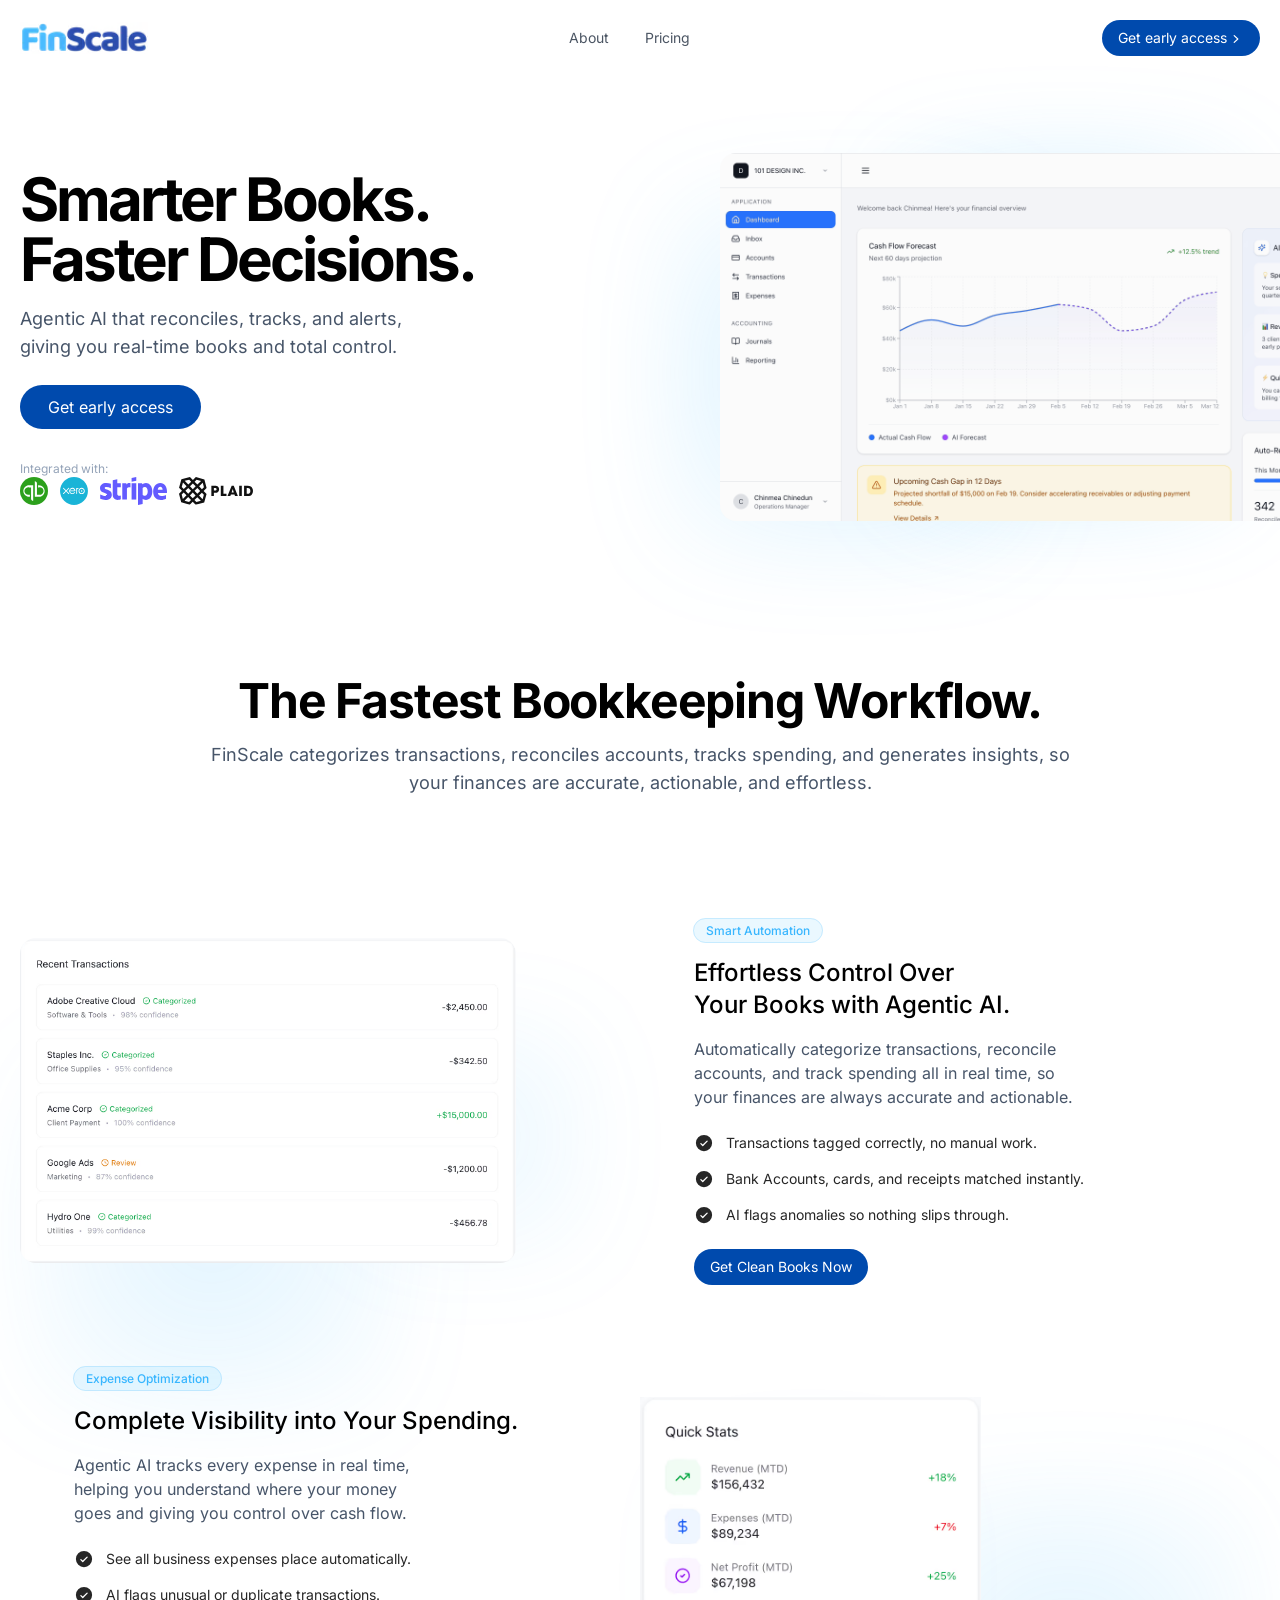
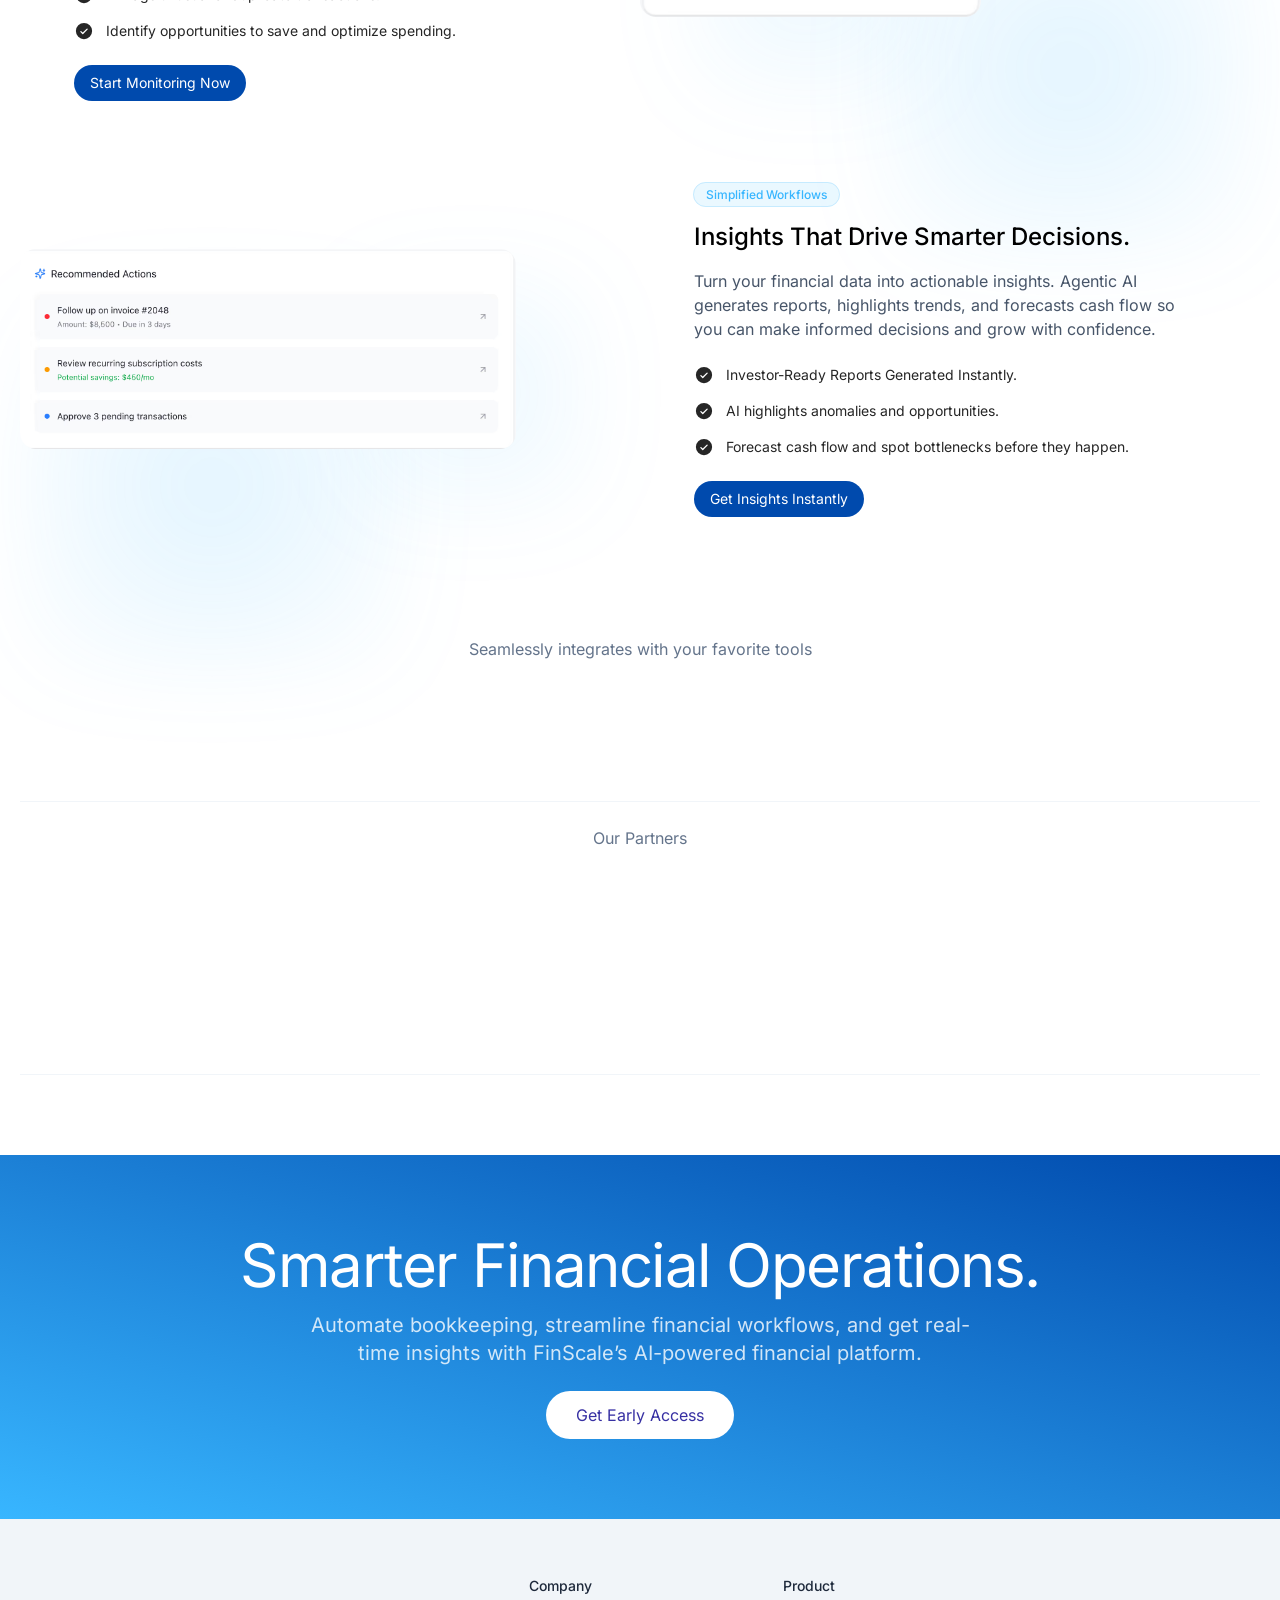
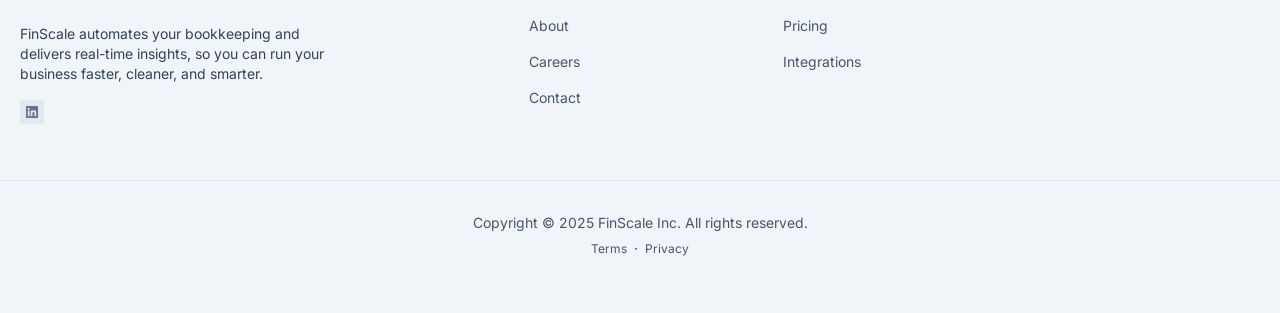
==== commit 2f7b90f7: "deploy: finscale-ai/fs-landing-v2@386ea97788543cc291212e18e90a37a029acee90" ====
--- a/index.html
+++ b/index.html
@@ -1,4 +1,4 @@
-<!DOCTYPE html><html lang="en"> <head><meta charset="UTF-8"><meta name="viewport" content="width=device-width"><link rel="icon" type="image/svg+xml" href="/favicon.ico"><meta name="generator" content="Astro v5.16.4"><title>FinScale - Smarter Books. Faster Descisions</title><link rel="canonical" href="https://finscale.ai/"><meta name="description" content="FinScale - Smarter Books. Faster Descisions"><meta name="robots" content="index, follow"><meta property="og:title" content="FinScale - Smarter Books. Faster Descisions"><meta property="og:type" content="website"><meta property="og:image" content="https://finscale.ai/opengraph.jpg"><meta property="og:url" content="https://finscale.ai/"><meta property="og:image:url" content="https://finscale.ai/opengraph.jpg"><meta property="og:image:alt" content="Astroship Homepage Screenshot"><meta name="twitter:card" content="summary_large_image"><meta name="twitter:site" content="@web3templates"><meta name="twitter:creator" content="@surjithctly"><!-- Enable this if you want to use Astro ViewTransitions  --><meta name="astro-view-transitions-enabled" content="true"><meta name="astro-view-transitions-fallback" content="animate"><script type="module" src="/_astro/ClientRouter.astro_astro_type_script_index_0_lang.QW52Ox2j.js"></script><link rel="stylesheet" href="/_astro/about.HWCYnTnX.css">
+<!DOCTYPE html><html lang="en"> <head><meta charset="UTF-8"><meta name="viewport" content="width=device-width"><link rel="icon" type="image/svg+xml" href="/favicon.ico"><meta name="generator" content="Astro v5.16.5"><title>FinScale - Smarter Books. Faster Descisions</title><link rel="canonical" href="https://finscale.ai/"><meta name="description" content="FinScale - Smarter Books. Faster Descisions"><meta name="robots" content="index, follow"><meta property="og:title" content="FinScale - Smarter Books. Faster Descisions"><meta property="og:type" content="website"><meta property="og:image" content="https://finscale.ai/opengraph.jpg"><meta property="og:url" content="https://finscale.ai/"><meta property="og:image:url" content="https://finscale.ai/opengraph.jpg"><meta property="og:image:alt" content="Astroship Homepage Screenshot"><meta name="twitter:card" content="summary_large_image"><meta name="twitter:site" content="@web3templates"><meta name="twitter:creator" content="@surjithctly"><!-- Enable this if you want to use Astro ViewTransitions  --><meta name="astro-view-transitions-enabled" content="true"><meta name="astro-view-transitions-fallback" content="animate"><script type="module" src="/_astro/ClientRouter.astro_astro_type_script_index_0_lang.QW52Ox2j.js"></script><link rel="stylesheet" href="/_astro/about.HWCYnTnX.css">
 <style>.astro-route-announcer{position:absolute;left:0;top:0;clip:rect(0 0 0 0);clip-path:inset(50%);overflow:hidden;white-space:nowrap;width:1px;height:1px}.astronav-sticky-header[data-astro-cid-itfz4qi6]{transition:all .3s ease;-webkit-transition:all .3s ease;will-change:transform}@keyframes astroFadeInOut{0%{opacity:1}to{opacity:0}}@keyframes astroFadeIn{0%{opacity:0;mix-blend-mode:plus-lighter}to{opacity:1;mix-blend-mode:plus-lighter}}@keyframes astroFadeOut{0%{opacity:1;mix-blend-mode:plus-lighter}to{opacity:0;mix-blend-mode:plus-lighter}}@keyframes astroSlideFromRight{0%{transform:translate(100%)}}@keyframes astroSlideFromLeft{0%{transform:translate(-100%)}}@keyframes astroSlideToRight{to{transform:translate(100%)}}@keyframes astroSlideToLeft{to{transform:translate(-100%)}}@media (prefers-reduced-motion){::view-transition-group(*),::view-transition-old(*),::view-transition-new(*){animation:none!important}[data-astro-transition-scope]{animation:none!important}}@font-face{font-family:Inter Variable;font-style:normal;font-display:swap;font-weight:100 900;src:url(/_astro/inter-cyrillic-ext-wght-normal.BOeWTOD4.woff2) format("woff2-variations");unicode-range:U+0460-052F,U+1C80-1C8A,U+20B4,U+2DE0-2DFF,U+A640-A69F,U+FE2E-FE2F}@font-face{font-family:Inter Variable;font-style:normal;font-display:swap;font-weight:100 900;src:url(/_astro/inter-cyrillic-wght-normal.DqGufNeO.woff2) format("woff2-variations");unicode-range:U+0301,U+0400-045F,U+0490-0491,U+04B0-04B1,U+2116}@font-face{font-family:Inter Variable;font-style:normal;font-display:swap;font-weight:100 900;src:url(/_astro/inter-greek-ext-wght-normal.DlzME5K_.woff2) format("woff2-variations");unicode-range:U+1F00-1FFF}@font-face{font-family:Inter Variable;font-style:normal;font-display:swap;font-weight:100 900;src:url(/_astro/inter-greek-wght-normal.CkhJZR-_.woff2) format("woff2-variations");unicode-range:U+0370-0377,U+037A-037F,U+0384-038A,U+038C,U+038E-03A1,U+03A3-03FF}@font-face{font-family:Inter Variable;font-style:normal;font-display:swap;font-weight:100 900;src:url(/_astro/inter-vietnamese-wght-normal.CBcvBZtf.woff2) format("woff2-variations");unicode-range:U+0102-0103,U+0110-0111,U+0128-0129,U+0168-0169,U+01A0-01A1,U+01AF-01B0,U+0300-0301,U+0303-0304,U+0308-0309,U+0323,U+0329,U+1EA0-1EF9,U+20AB}@font-face{font-family:Inter Variable;font-style:normal;font-display:swap;font-weight:100 900;src:url(/_astro/inter-latin-ext-wght-normal.DO1Apj_S.woff2) format("woff2-variations");unicode-range:U+0100-02BA,U+02BD-02C5,U+02C7-02CC,U+02CE-02D7,U+02DD-02FF,U+0304,U+0308,U+0329,U+1D00-1DBF,U+1E00-1E9F,U+1EF2-1EFF,U+2020,U+20A0-20AB,U+20AD-20C0,U+2113,U+2C60-2C7F,U+A720-A7FF}@font-face{font-family:Inter Variable;font-style:normal;font-display:swap;font-weight:100 900;src:url(/_astro/inter-latin-wght-normal.Dx4kXJAl.woff2) format("woff2-variations");unicode-range:U+0000-00FF,U+0131,U+0152-0153,U+02BB-02BC,U+02C6,U+02DA,U+02DC,U+0304,U+0308,U+0329,U+2000-206F,U+20AC,U+2122,U+2191,U+2193,U+2212,U+2215,U+FEFF,U+FFFD}img{content-visibility:auto}details>summary.list-none::-webkit-details-marker,details>summary.list-none::marker{display:none}
 </style><style>[data-astro-transition-scope="astro-o7bz76pi-1"] { view-transition-name: astro-o7bz76pi-1; }@layer astro { ::view-transition-old(astro-o7bz76pi-1) { animation: none; opacity: 0; mix-blend-mode: normal; }::view-transition-new(astro-o7bz76pi-1) { animation: none; mix-blend-mode: normal; }::view-transition-group(astro-o7bz76pi-1) { animation: none } }[data-astro-transition-fallback="old"] [data-astro-transition-scope="astro-o7bz76pi-1"],
 			[data-astro-transition-fallback="old"][data-astro-transition-scope="astro-o7bz76pi-1"] { animation: none; mix-blend-mode: normal; }[data-astro-transition-fallback="new"] [data-astro-transition-scope="astro-o7bz76pi-1"],
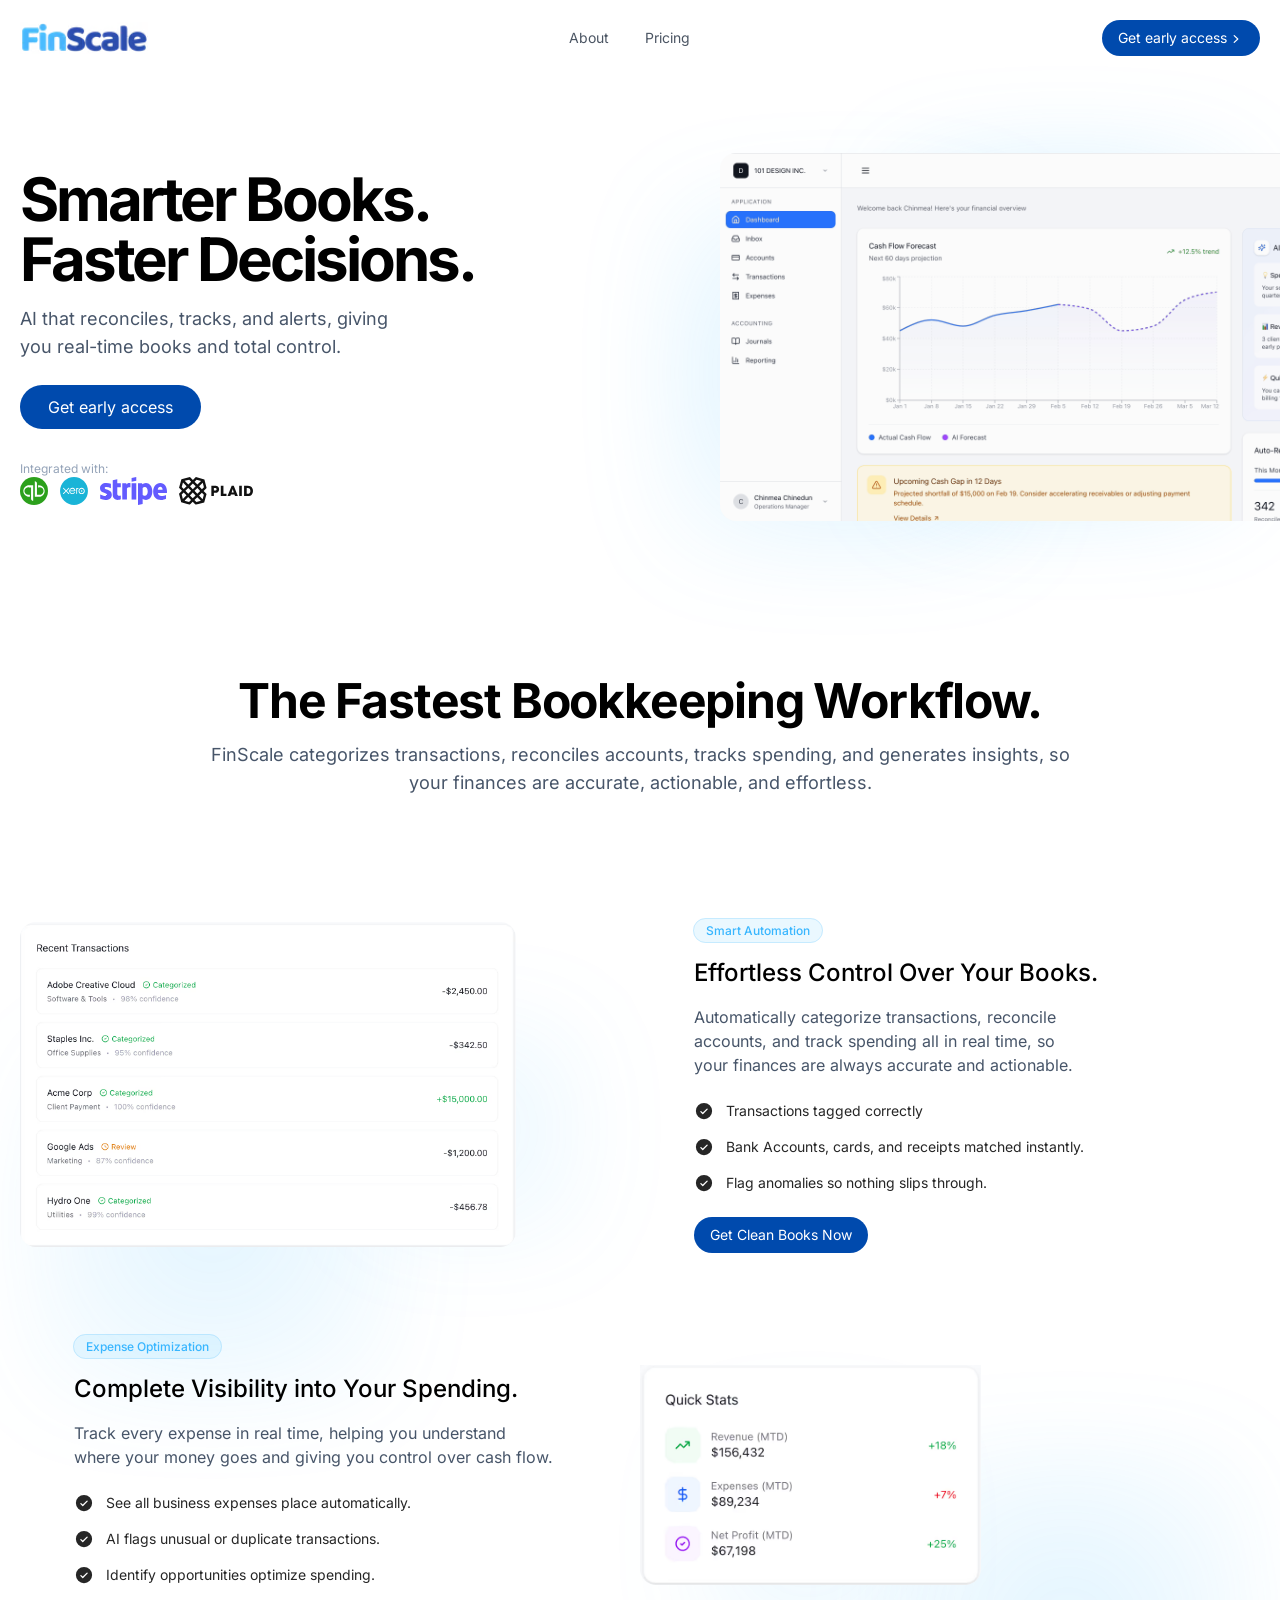
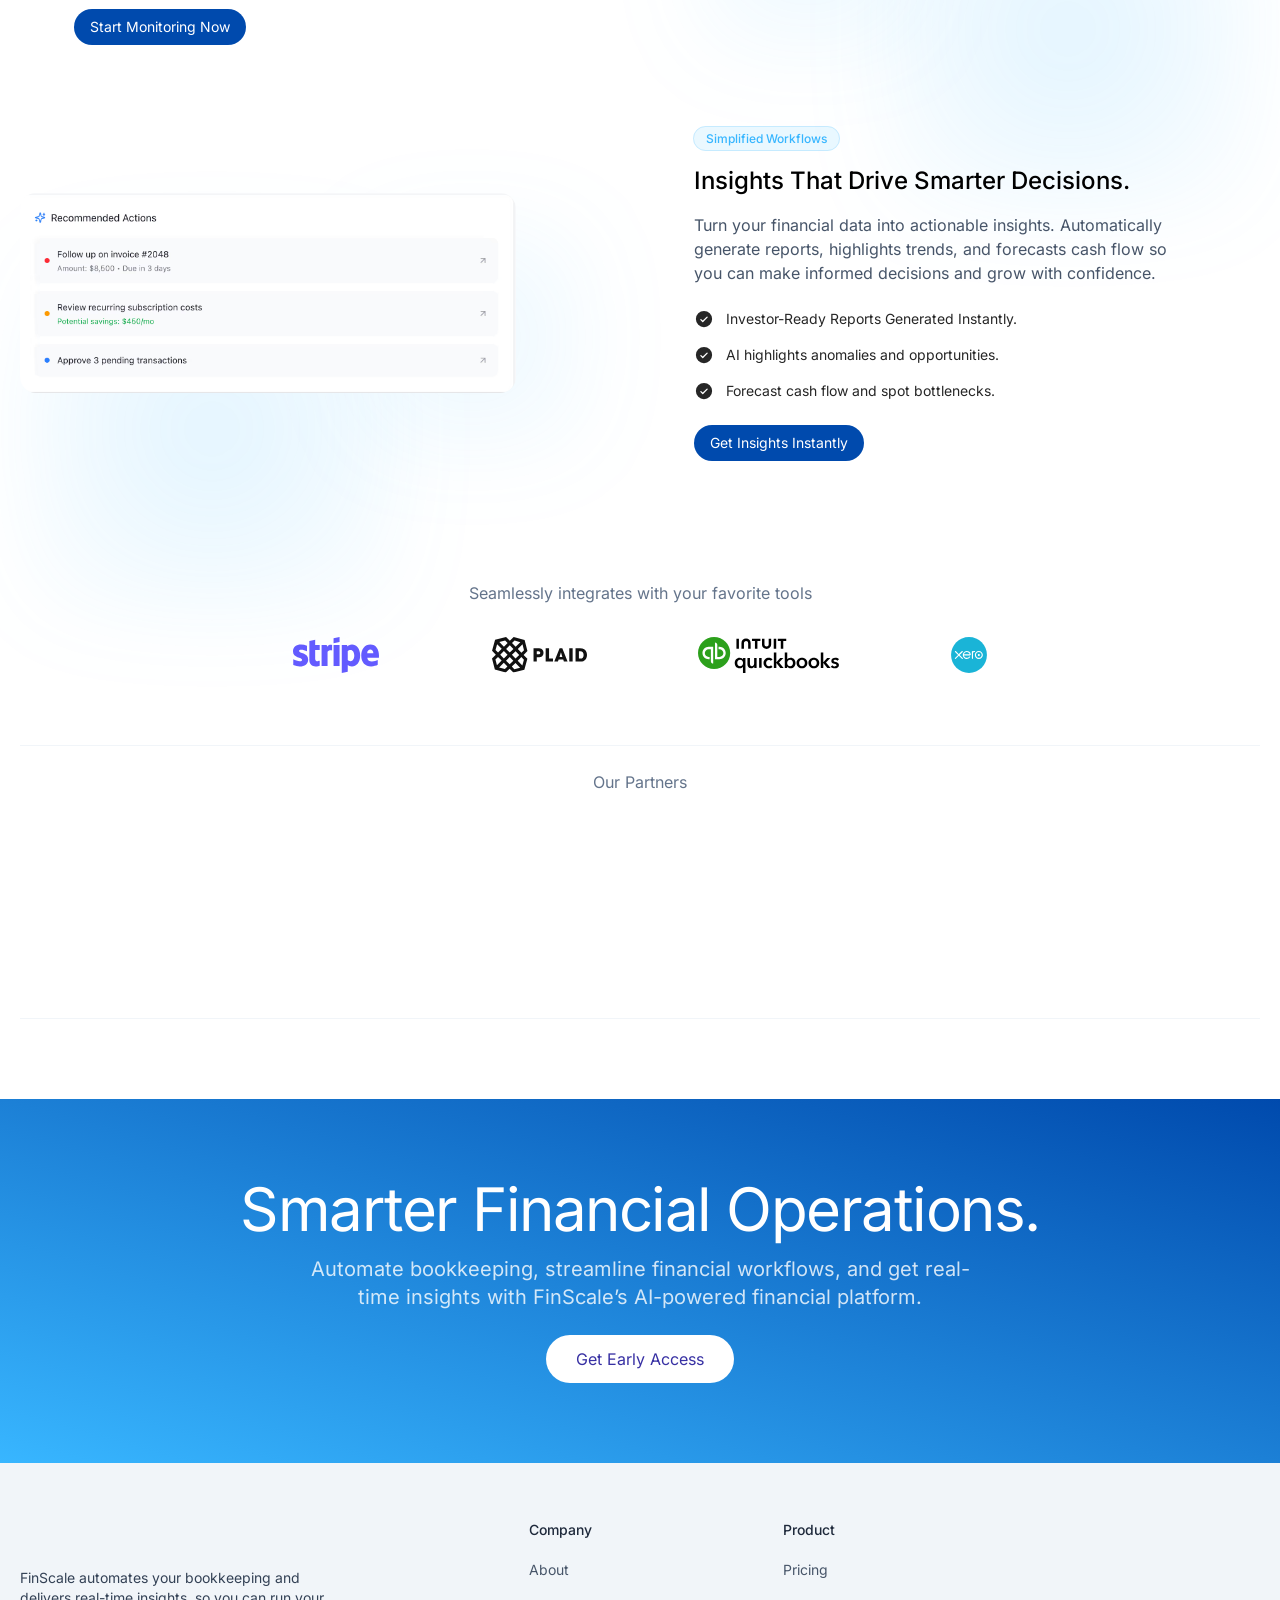
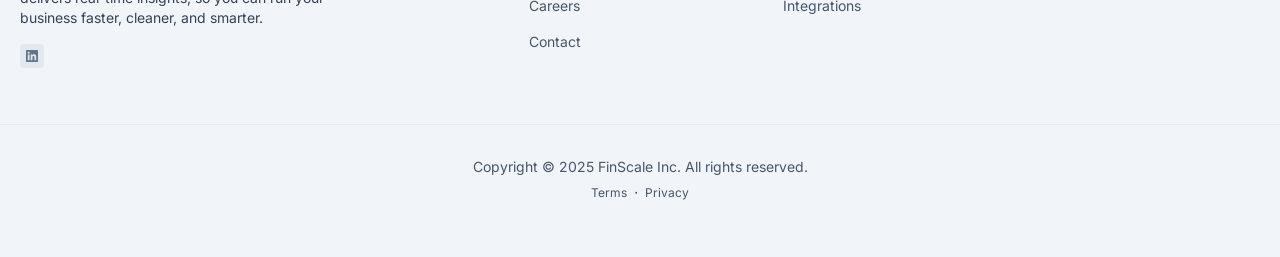
==== commit 8ccfa427: "deploy: finscale-ai/fs-landing-v2@a53d8d7bfbf661db9b00ca7c2b4e6e9b0e28ab14" ====
--- a/index.html
+++ b/index.html
@@ -1,4 +1,4 @@
-<!DOCTYPE html><html lang="en"> <head><meta charset="UTF-8"><meta name="viewport" content="width=device-width"><link rel="icon" type="image/svg+xml" href="/favicon.ico"><meta name="generator" content="Astro v5.16.5"><title>FinScale - Smarter Books. Faster Descisions</title><link rel="canonical" href="https://finscale.ai/"><meta name="description" content="FinScale - Smarter Books. Faster Descisions"><meta name="robots" content="index, follow"><meta property="og:title" content="FinScale - Smarter Books. Faster Descisions"><meta property="og:type" content="website"><meta property="og:image" content="https://finscale.ai/opengraph.jpg"><meta property="og:url" content="https://finscale.ai/"><meta property="og:image:url" content="https://finscale.ai/opengraph.jpg"><meta property="og:image:alt" content="Astroship Homepage Screenshot"><meta name="twitter:card" content="summary_large_image"><meta name="twitter:site" content="@web3templates"><meta name="twitter:creator" content="@surjithctly"><!-- Enable this if you want to use Astro ViewTransitions  --><meta name="astro-view-transitions-enabled" content="true"><meta name="astro-view-transitions-fallback" content="animate"><script type="module" src="/_astro/ClientRouter.astro_astro_type_script_index_0_lang.QW52Ox2j.js"></script><link rel="stylesheet" href="/_astro/about.HWCYnTnX.css">
+<!DOCTYPE html><html lang="en"> <head><meta charset="UTF-8"><meta name="viewport" content="width=device-width"><link rel="icon" type="image/svg+xml" href="/favicon.ico"><meta name="generator" content="Astro v5.16.5"><title>FinScale - Smarter Books. Faster Descisions</title><link rel="canonical" href="https://finscale.ai/"><meta name="description" content="FinScale - Smarter Books. Faster Descisions"><meta name="robots" content="index, follow"><meta property="og:title" content="FinScale - Smarter Books. Faster Descisions"><meta property="og:type" content="website"><meta property="og:image" content="https://finscale.ai/opengraph.jpg"><meta property="og:url" content="https://finscale.ai/"><meta property="og:image:url" content="https://finscale.ai/opengraph.jpg"><meta property="og:image:alt" content="Astroship Homepage Screenshot"><meta name="twitter:card" content="summary_large_image"><meta name="twitter:site" content="@web3templates"><meta name="twitter:creator" content="@surjithctly"><!-- Enable this if you want to use Astro ViewTransitions  --><meta name="astro-view-transitions-enabled" content="true"><meta name="astro-view-transitions-fallback" content="animate"><script type="module" src="/_astro/ClientRouter.astro_astro_type_script_index_0_lang.QW52Ox2j.js"></script><link rel="stylesheet" href="/_astro/about.Bwjlsagt.css">
 <style>.astro-route-announcer{position:absolute;left:0;top:0;clip:rect(0 0 0 0);clip-path:inset(50%);overflow:hidden;white-space:nowrap;width:1px;height:1px}.astronav-sticky-header[data-astro-cid-itfz4qi6]{transition:all .3s ease;-webkit-transition:all .3s ease;will-change:transform}@keyframes astroFadeInOut{0%{opacity:1}to{opacity:0}}@keyframes astroFadeIn{0%{opacity:0;mix-blend-mode:plus-lighter}to{opacity:1;mix-blend-mode:plus-lighter}}@keyframes astroFadeOut{0%{opacity:1;mix-blend-mode:plus-lighter}to{opacity:0;mix-blend-mode:plus-lighter}}@keyframes astroSlideFromRight{0%{transform:translate(100%)}}@keyframes astroSlideFromLeft{0%{transform:translate(-100%)}}@keyframes astroSlideToRight{to{transform:translate(100%)}}@keyframes astroSlideToLeft{to{transform:translate(-100%)}}@media (prefers-reduced-motion){::view-transition-group(*),::view-transition-old(*),::view-transition-new(*){animation:none!important}[data-astro-transition-scope]{animation:none!important}}@font-face{font-family:Inter Variable;font-style:normal;font-display:swap;font-weight:100 900;src:url(/_astro/inter-cyrillic-ext-wght-normal.BOeWTOD4.woff2) format("woff2-variations");unicode-range:U+0460-052F,U+1C80-1C8A,U+20B4,U+2DE0-2DFF,U+A640-A69F,U+FE2E-FE2F}@font-face{font-family:Inter Variable;font-style:normal;font-display:swap;font-weight:100 900;src:url(/_astro/inter-cyrillic-wght-normal.DqGufNeO.woff2) format("woff2-variations");unicode-range:U+0301,U+0400-045F,U+0490-0491,U+04B0-04B1,U+2116}@font-face{font-family:Inter Variable;font-style:normal;font-display:swap;font-weight:100 900;src:url(/_astro/inter-greek-ext-wght-normal.DlzME5K_.woff2) format("woff2-variations");unicode-range:U+1F00-1FFF}@font-face{font-family:Inter Variable;font-style:normal;font-display:swap;font-weight:100 900;src:url(/_astro/inter-greek-wght-normal.CkhJZR-_.woff2) format("woff2-variations");unicode-range:U+0370-0377,U+037A-037F,U+0384-038A,U+038C,U+038E-03A1,U+03A3-03FF}@font-face{font-family:Inter Variable;font-style:normal;font-display:swap;font-weight:100 900;src:url(/_astro/inter-vietnamese-wght-normal.CBcvBZtf.woff2) format("woff2-variations");unicode-range:U+0102-0103,U+0110-0111,U+0128-0129,U+0168-0169,U+01A0-01A1,U+01AF-01B0,U+0300-0301,U+0303-0304,U+0308-0309,U+0323,U+0329,U+1EA0-1EF9,U+20AB}@font-face{font-family:Inter Variable;font-style:normal;font-display:swap;font-weight:100 900;src:url(/_astro/inter-latin-ext-wght-normal.DO1Apj_S.woff2) format("woff2-variations");unicode-range:U+0100-02BA,U+02BD-02C5,U+02C7-02CC,U+02CE-02D7,U+02DD-02FF,U+0304,U+0308,U+0329,U+1D00-1DBF,U+1E00-1E9F,U+1EF2-1EFF,U+2020,U+20A0-20AB,U+20AD-20C0,U+2113,U+2C60-2C7F,U+A720-A7FF}@font-face{font-family:Inter Variable;font-style:normal;font-display:swap;font-weight:100 900;src:url(/_astro/inter-latin-wght-normal.Dx4kXJAl.woff2) format("woff2-variations");unicode-range:U+0000-00FF,U+0131,U+0152-0153,U+02BB-02BC,U+02C6,U+02DA,U+02DC,U+0304,U+0308,U+0329,U+2000-206F,U+20AC,U+2122,U+2191,U+2193,U+2212,U+2215,U+FEFF,U+FFFD}img{content-visibility:auto}details>summary.list-none::-webkit-details-marker,details>summary.list-none::marker{display:none}
 </style><style>[data-astro-transition-scope="astro-o7bz76pi-1"] { view-transition-name: astro-o7bz76pi-1; }@layer astro { ::view-transition-old(astro-o7bz76pi-1) { animation: none; opacity: 0; mix-blend-mode: normal; }::view-transition-new(astro-o7bz76pi-1) { animation: none; mix-blend-mode: normal; }::view-transition-group(astro-o7bz76pi-1) { animation: none } }[data-astro-transition-fallback="old"] [data-astro-transition-scope="astro-o7bz76pi-1"],
 			[data-astro-transition-fallback="old"][data-astro-transition-scope="astro-o7bz76pi-1"] { animation: none; mix-blend-mode: normal; }[data-astro-transition-fallback="new"] [data-astro-transition-scope="astro-o7bz76pi-1"],
@@ -265,85 +265,32 @@
 </script> -->  <div class="overflow-x-clip pt-12 md:pt-16"> <div class="max-w-screen-xl mx-auto px-5">  <main class="grid lg:grid-cols-5 place-items-center relative gap-12 lg:gap-16"> <div class="absolute w-96 h-96 blur-2xl -z-10 bg-gradient-radial from-fslight/30 right-0 top-0"></div> <div class="absolute w-96 h-96 blur-2xl -z-10 bg-gradient-radial from-fslight/20 right-56 top-10"></div> <div class="max-w-2xl md:max-w-max lg:col-span-2"> <h1 class="text-3xl lg:text-4xl xl:text-6xl font-bold lg:tracking-tight xl:tracking-tighter text-center lg:text-start whitespace-nowrap">
 Smarter Books.<br>Faster Decisions.
 </h1> <p class="text-lg mt-4 max-w-lg text-slate-600 [text-wrap:balance] text-center lg:text-start">
-Agentic AI that reconciles, tracks, and alerts, giving you real-time books and total control.
+AI that reconciles, tracks, and alerts, giving you real-time books and total control.
 </p> <div class="mt-6 flex flex-col sm:flex-row sm:justify-center lg:justify-start gap-3"> <a href="/demo" class="rounded-full text-center transition focus-visible:ring-2 focus-visible:ring-offset-2 focus-visible:ring-indigo-500 focus-visible:outline-none focus-visible:shadow-outline-indigo px-7 py-2.5 bg-[#004aad] text-white hover:bg-[#38b6ff] flex gap-1 items-center justify-center">
 Get early access
  </a> </div> <div class="mt-8 text-xs text-slate-400 text-center lg:text-start">
 Integrated with:
-</div> <div class="flex gap-x-3 items-center justify-center lg:justify-start" aria-label="Integrated logos"> <div> <picture> <source srcset="/_astro/quickbooks_sm_colour.BLOF-sBH_Z18Ybtn.svg" type="image/svg+xml"><source srcset="/_astro/quickbooks_sm_colour.BLOF-sBH_Z18Ybtn.svg" type="image/svg+xml"><source srcset="/_astro/quickbooks_sm_colour.BLOF-sBH_Z18Ybtn.svg" type="image/svg+xml">  <img src="/_astro/quickbooks_sm_colour.BLOF-sBH_Z18Ybtn.svg" alt="QuickBooks Integration" loading="lazy" decoding="async" fetchpriority="auto" width="2500" height="2500" class="h-5 md:h-7 w-auto object-contain"> </picture> </div><div> <picture> <source srcset="/_astro/xero_colour.EVLFwNsG_2cFNvh.svg" type="image/svg+xml"><source srcset="/_astro/xero_colour.EVLFwNsG_2cFNvh.svg" type="image/svg+xml"><source srcset="/_astro/xero_colour.EVLFwNsG_2cFNvh.svg" type="image/svg+xml">  <img src="/_astro/xero_colour.EVLFwNsG_2cFNvh.svg" alt="Xero Integration" loading="lazy" decoding="async" fetchpriority="auto" width="787" height="787" class="h-5 md:h-7 w-auto object-contain"> </picture> </div><div> <picture> <source srcset="/_astro/stripe_colour.BM2PBC_E_Zgb3kJ.svg" type="image/svg+xml"><source srcset="/_astro/stripe_colour.BM2PBC_E_Zgb3kJ.svg" type="image/svg+xml"><source srcset="/_astro/stripe_colour.BM2PBC_E_Zgb3kJ.svg" type="image/svg+xml">  <img src="/_astro/stripe_colour.BM2PBC_E_Zgb3kJ.svg" alt="Stripe Integration" loading="lazy" decoding="async" fetchpriority="auto" width="360" height="150" class="h-5 md:h-7 w-auto object-contain"> </picture> </div><div> <picture> <source srcset="/_astro/plaid.DH97XLFd_Z1xOHG8.svg" type="image/svg+xml"><source srcset="/_astro/plaid.DH97XLFd_Z1xOHG8.svg" type="image/svg+xml"><source srcset="/_astro/plaid.DH97XLFd_Z1xOHG8.svg" type="image/svg+xml">  <img src="/_astro/plaid.DH97XLFd_Z1xOHG8.svg" alt="Plaid Integration" loading="lazy" decoding="async" fetchpriority="auto" width="126" height="48" class="h-5 md:h-7 w-auto object-contain"> </picture> </div> </div> </div> <div class="py-3 lg:col-span-3 lg:-mr-44 flex justify-end"> <img src="/_astro/hero-fs.CpIEThzb.gif" alt="Astronaut in the air" loading="eager" fetchpriority="high" class="w-[80%] rounded-2xl"> </div> </main>  </div> </div> <!-- ---
-import { Picture } from "astro:assets";
-import heroImage from "../assets/hero-fs.gif";
-import Link from "@components/ui/link.astro";
-import Container from "@components/container.astro";
----
-
-<div class="overflow-x-clip">
-  <Container>
-    <main class="grid lg:grid-cols-5 place-items-center relative gap-12 lg:gap-16">
-      <div
-        class="absolute w-96 h-96 blur-2xl -z-10 bg-gradient-radial from-indigo-200 right-0 top-0">
-      </div>
-      <diva
-        class="absolute w-96 h-96 blur-2xl -z-10 bg-gradient-radial from-purple-200 right-56 top-10">
-      </div>
-
-      <div class="max-w-sm md:max-w-max lg:col-span-2">
-        <h1
-          class="text-3xl lg:text-4xl xl:text-6xl font-bold lg:tracking-tight xl:tracking-tighter [text-wrap:balance] text-center lg:text-start">
-          Smarter Books.<br>Faster Descisions.
-        </h1>
-        <p
-          class="text-lg mt-4 max-w-lg text-slate-600 [text-wrap:balance] text-center lg:text-start">
-          Agentic AI that reconciles, tracks, and alerts, giving you real-time books and total control.
-        </p>
-        <div
-          class="mt-6 flex flex-col sm:flex-row sm:justify-center lg:justify-start gap-3">
-          <Link
-            href="/demo"
-            class="flex gap-1 items-center justify-center">
-            Get early access
-          </Link>
-        </div>
-        <div class="flex gap-x-4 items-center justify-center">
-            {/* Logos will be separated by 1rem (16px) instead of 2rem (32px) */}
-            {/* ... your logo map here ... */}
-        </div>
-      </div>
-      <div class="py-3 lg:col-span-3 lg:-mr-44">
-        <Picture
-          src={heroImage}
-          alt="Astronaut in the air"
-          formats={["avif", "webp"]}
-          sizes="(max-width: 1024px) 100vw, 50vw"
-          widths={[240, 540, 720, heroImage.width]}
-          loading="eager"
-          fetchpriority="high"
-        />
-      </div>
-    </main>
-  </Container>
-</div> --> <div class="mt-32"> <div class="max-w-screen-xl mx-auto px-5">  <div class="max-w-4xl mx-auto flex flex-col items-center justify-center mt-24"> <!-- <Badge color="purple">TWO-COL FEATURES</Badge> --> <h2 class="text-4xl lg:text-5xl font-bold lg:tracking-tight mt-4 text-center">
+</div> <div class="flex gap-x-3 items-center justify-center lg:justify-start" aria-label="Integrated logos"> <div> <picture> <source srcset="/_astro/quickbooks_sm_colour.BLOF-sBH_Z18Ybtn.svg" type="image/svg+xml"><source srcset="/_astro/quickbooks_sm_colour.BLOF-sBH_Z18Ybtn.svg" type="image/svg+xml"><source srcset="/_astro/quickbooks_sm_colour.BLOF-sBH_Z18Ybtn.svg" type="image/svg+xml">  <img src="/_astro/quickbooks_sm_colour.BLOF-sBH_Z18Ybtn.svg" alt="QuickBooks Integration" loading="lazy" decoding="async" fetchpriority="auto" width="2500" height="2500" class="h-5 md:h-7 w-auto object-contain"> </picture> </div><div> <picture> <source srcset="/_astro/xero_colour.EVLFwNsG_2cFNvh.svg" type="image/svg+xml"><source srcset="/_astro/xero_colour.EVLFwNsG_2cFNvh.svg" type="image/svg+xml"><source srcset="/_astro/xero_colour.EVLFwNsG_2cFNvh.svg" type="image/svg+xml">  <img src="/_astro/xero_colour.EVLFwNsG_2cFNvh.svg" alt="Xero Integration" loading="lazy" decoding="async" fetchpriority="auto" width="787" height="787" class="h-5 md:h-7 w-auto object-contain"> </picture> </div><div> <picture> <source srcset="/_astro/stripe_colour.BM2PBC_E_Zgb3kJ.svg" type="image/svg+xml"><source srcset="/_astro/stripe_colour.BM2PBC_E_Zgb3kJ.svg" type="image/svg+xml"><source srcset="/_astro/stripe_colour.BM2PBC_E_Zgb3kJ.svg" type="image/svg+xml">  <img src="/_astro/stripe_colour.BM2PBC_E_Zgb3kJ.svg" alt="Stripe Integration" loading="lazy" decoding="async" fetchpriority="auto" width="360" height="150" class="h-5 md:h-7 w-auto object-contain"> </picture> </div><div> <picture> <source srcset="/_astro/plaid.DH97XLFd_Z1xOHG8.svg" type="image/svg+xml"><source srcset="/_astro/plaid.DH97XLFd_Z1xOHG8.svg" type="image/svg+xml"><source srcset="/_astro/plaid.DH97XLFd_Z1xOHG8.svg" type="image/svg+xml">  <img src="/_astro/plaid.DH97XLFd_Z1xOHG8.svg" alt="Plaid Integration" loading="lazy" decoding="async" fetchpriority="auto" width="126" height="48" class="h-5 md:h-7 w-auto object-contain"> </picture> </div> </div> </div> <div class="py-3 lg:col-span-3 lg:-mr-44 flex justify-end"> <img src="/_astro/hero-fs.CpIEThzb.gif" alt="Astronaut in the air" loading="eager" fetchpriority="high" class="w-[80%] rounded-2xl"> </div> </main>  </div> </div> <div class="mt-32"> <div class="max-w-screen-xl mx-auto px-5">  <div class="max-w-4xl mx-auto flex flex-col items-center justify-center mt-24"> <!-- <Badge color="purple">TWO-COL FEATURES</Badge> --> <h2 class="text-4xl lg:text-5xl font-bold lg:tracking-tight mt-4 text-center">
 The Fastest Bookkeeping Workflow.
 </h2> <p class="text-lg mt-4 text-slate-600 text-center [text-wrap:pretty]">
 FinScale categorizes transactions, reconciles accounts, tracks spending,
     and generates insights, so your finances are accurate, actionable, and effortless.
 </p> </div> <div class="grid md:grid-cols-2 py-10 mt-20"> <div class="grid place-items-center relative"> <div class="absolute w-96 h-96 blur-2xl -z-10 bg-gradient-radial from-fslight/15 left-0 top-1/3"></div> <div class="absolute w-64 h-64 blur-2xl -z-10 bg-gradient-radial from-fslight/10 right-10 top-1/4"></div> <picture> <source srcset="/_astro/categorized.B-fvCXX9_Z1IVusu.avif" type="image/avif"><source srcset="/_astro/categorized.B-fvCXX9_ZkeSz1.webp" type="image/webp">  <img src="/_astro/categorized.B-fvCXX9_Z11UHTT.png" alt="Feature Image" loading="lazy" decoding="async" fetchpriority="auto" width="1582" height="1036" class="rounded-2xl w-[80%]"> </picture> </div> <div class="grid place-items-center"> <div class="max-w-lg"> <span class="bg-[#38b6ff]/10 border-[#38b6ff]/20 border text-[#38b6ff] -ml-px rounded-full text-xs font-medium px-3 py-1 "> Smart Automation </span> <h3 class="text-2xl font-medium mt-4 [text-wrap:balance]">
-Effortless Control Over Your Books with Agentic AI.
+Effortless Control Over Your Books.
 </h3> <p class="mt-4 text-slate-600 [text-wrap:balance]">
 Automatically categorize transactions, reconcile accounts, and 
         track spending all in real time, so your finances are always accurate and actionable.
-</p> <ul class="grid mt-6 text-left gap-y-4"> <li class="flex items-center gap-3 text-neutral-800"> <svg width="1em" height="1em" class="w-5 h-5" data-icon="ph:check-circle-fill">   <symbol id="ai:ph:check-circle-fill" viewBox="0 0 256 256"><path fill="currentColor" d="M128 24a104 104 0 1 0 104 104A104.11 104.11 0 0 0 128 24m45.66 85.66l-56 56a8 8 0 0 1-11.32 0l-24-24a8 8 0 0 1 11.32-11.32L112 148.69l50.34-50.35a8 8 0 0 1 11.32 11.32"/></symbol><use href="#ai:ph:check-circle-fill"></use>  </svg> <span class="text-sm">Transactions tagged correctly, no manual work.</span> </li> <li class="flex items-center gap-3 text-neutral-800"> <svg width="1em" height="1em" viewBox="0 0 256 256" class="w-5 h-5" data-icon="ph:check-circle-fill">   <use href="#ai:ph:check-circle-fill"></use>  </svg> <span class="text-sm">Bank Accounts, cards, and receipts matched instantly.</span> </li> <li class="flex items-center gap-3 text-neutral-800"> <svg width="1em" height="1em" viewBox="0 0 256 256" class="w-5 h-5" data-icon="ph:check-circle-fill">   <use href="#ai:ph:check-circle-fill"></use>  </svg> <span class="text-sm">AI flags anomalies so nothing slips through.</span> </li> </ul> <div class="flex items-center gap-4 mt-6"> <a href="/demo" class="rounded-full text-center transition focus-visible:ring-2 focus-visible:ring-offset-2 focus-visible:ring-indigo-500 focus-visible:outline-none focus-visible:shadow-outline-indigo px-4 py-2 text-sm bg-[#004aad] text-white hover:bg-[#38b6ff] inline-flex items-center group gap-px"> <span>Get Clean Books Now</span>  </a> </div> </div> </div> </div> <div class="grid md:grid-cols-2 py-10"> <div class="flex justify-end pb-10 md:pb-0 md:order-2 relative"> <div class="absolute w-96 h-96 blur-2xl -z-10 bg-gradient-radial from-fslight/15 right-0 top-1/3"></div> <div class="absolute w-64 h-64 blur-2xl -z-10 bg-gradient-radial from-fslight/10 left-10 top-1/4"></div> <picture> <source srcset="/_astro/quick-stats.CVD56Dxi_Fga6r.avif" type="image/avif"><source srcset="/_astro/quick-stats.CVD56Dxi_PQNiU.webp" type="image/webp">  <img src="/_astro/quick-stats.CVD56Dxi_Z1Pxs7R.png" alt="Feature Image" loading="lazy" decoding="async" fetchpriority="auto" width="776" height="500" class="rounded-2xl w-[55%] pt-8"> </picture> </div> <div class="grid place-items-center"> <div class="max-w-lg"> <span class="bg-[#38b6ff]/10 border-[#38b6ff]/20 border text-[#38b6ff] -ml-px rounded-full text-xs font-medium px-3 py-1 "> Expense Optimization </span> <h3 class="text-2xl font-medium mt-4 [text-wrap:balance]">
+</p> <ul class="grid mt-6 text-left gap-y-4"> <li class="flex items-center gap-3 text-neutral-800"> <svg width="1em" height="1em" class="w-5 h-5" data-icon="ph:check-circle-fill">   <symbol id="ai:ph:check-circle-fill" viewBox="0 0 256 256"><path fill="currentColor" d="M128 24a104 104 0 1 0 104 104A104.11 104.11 0 0 0 128 24m45.66 85.66l-56 56a8 8 0 0 1-11.32 0l-24-24a8 8 0 0 1 11.32-11.32L112 148.69l50.34-50.35a8 8 0 0 1 11.32 11.32"/></symbol><use href="#ai:ph:check-circle-fill"></use>  </svg> <span class="text-sm">Transactions tagged correctly</span> </li> <li class="flex items-center gap-3 text-neutral-800"> <svg width="1em" height="1em" viewBox="0 0 256 256" class="w-5 h-5" data-icon="ph:check-circle-fill">   <use href="#ai:ph:check-circle-fill"></use>  </svg> <span class="text-sm">Bank Accounts, cards, and receipts matched instantly.</span> </li> <li class="flex items-center gap-3 text-neutral-800"> <svg width="1em" height="1em" viewBox="0 0 256 256" class="w-5 h-5" data-icon="ph:check-circle-fill">   <use href="#ai:ph:check-circle-fill"></use>  </svg> <span class="text-sm">Flag anomalies so nothing slips through.</span> </li> </ul> <div class="flex items-center gap-4 mt-6"> <a href="/demo" class="rounded-full text-center transition focus-visible:ring-2 focus-visible:ring-offset-2 focus-visible:ring-indigo-500 focus-visible:outline-none focus-visible:shadow-outline-indigo px-4 py-2 text-sm bg-[#004aad] text-white hover:bg-[#38b6ff] inline-flex items-center group gap-px"> <span>Get Clean Books Now</span>  </a> </div> </div> </div> </div> <div class="grid md:grid-cols-2 py-10"> <div class="flex justify-end pb-10 md:pb-0 md:order-2 relative"> <div class="absolute w-96 h-96 blur-2xl -z-10 bg-gradient-radial from-fslight/15 right-0 top-1/3"></div> <div class="absolute w-64 h-64 blur-2xl -z-10 bg-gradient-radial from-fslight/10 left-10 top-1/4"></div> <picture> <source srcset="/_astro/quick-stats.CVD56Dxi_Fga6r.avif" type="image/avif"><source srcset="/_astro/quick-stats.CVD56Dxi_PQNiU.webp" type="image/webp">  <img src="/_astro/quick-stats.CVD56Dxi_Z1Pxs7R.png" alt="Feature Image" loading="lazy" decoding="async" fetchpriority="auto" width="776" height="500" class="rounded-2xl w-[55%] pt-8"> </picture> </div> <div class="grid place-items-center"> <div class="max-w-lg"> <span class="bg-[#38b6ff]/10 border-[#38b6ff]/20 border text-[#38b6ff] -ml-px rounded-full text-xs font-medium px-3 py-1 "> Expense Optimization </span> <h3 class="text-2xl font-medium mt-4 [text-wrap:balance]">
 Complete Visibility into Your Spending.
 </h3> <p class="mt-4 text-slate-600 [text-wrap:balance]">
-Agentic AI tracks every expense in real time, helping you 
+Track every expense in real time, helping you 
         understand where your money goes and giving you control over cash flow.
-</p> <ul class="grid mt-6 text-left gap-y-4"> <li class="flex items-center gap-3 text-neutral-800"> <svg width="1em" height="1em" viewBox="0 0 256 256" class="w-5 h-5" data-icon="ph:check-circle-fill">   <use href="#ai:ph:check-circle-fill"></use>  </svg> <span class="text-sm">See all business expenses place automatically.</span> </li> <li class="flex items-center gap-3 text-neutral-800"> <svg width="1em" height="1em" viewBox="0 0 256 256" class="w-5 h-5" data-icon="ph:check-circle-fill">   <use href="#ai:ph:check-circle-fill"></use>  </svg> <span class="text-sm">AI flags unusual or duplicate transactions.</span> </li> <li class="flex items-center gap-3 text-neutral-800"> <svg width="1em" height="1em" viewBox="0 0 256 256" class="w-5 h-5" data-icon="ph:check-circle-fill">   <use href="#ai:ph:check-circle-fill"></use>  </svg> <span class="text-sm">Identify opportunities to save and optimize spending.</span> </li> </ul> <div class="flex items-center gap-4 mt-6"> <a href="/demo" class="rounded-full text-center transition focus-visible:ring-2 focus-visible:ring-offset-2 focus-visible:ring-indigo-500 focus-visible:outline-none focus-visible:shadow-outline-indigo px-4 py-2 text-sm bg-[#004aad] text-white hover:bg-[#38b6ff] inline-flex items-center group gap-px"> <span>Start Monitoring Now</span>  </a> </div> </div> </div> </div> <div class="grid md:grid-cols-2 py-10"> <div class="grid place-items-center relative"> <div class="absolute w-96 h-96 blur-2xl -z-10 bg-gradient-radial from-fslight/15 left-0 top-1/3"></div> <div class="absolute w-64 h-64 blur-2xl -z-10 bg-gradient-radial from-fslight/10 right-10 top-1/4"></div> <picture> <source srcset="/_astro/actions.B5nJUOou_1qlBtc.avif" type="image/avif"><source srcset="/_astro/actions.B5nJUOou_XUCzo.webp" type="image/webp">  <img src="/_astro/actions.B5nJUOou_Zdvrfd.png" alt="Feature Image" loading="lazy" decoding="async" fetchpriority="auto" width="1576" height="634" class="rounded-2xl w-[80%]"> </picture> </div> <div class="grid place-items-center"> <div class="max-w-lg"> <span class="bg-[#38b6ff]/10 border-[#38b6ff]/20 border text-[#38b6ff] -ml-px rounded-full text-xs font-medium px-3 py-1 "> Simplified Workflows </span> <h3 class="text-2xl font-medium mt-4 [text-wrap:balance]">
+</p> <ul class="grid mt-6 text-left gap-y-4"> <li class="flex items-center gap-3 text-neutral-800"> <svg width="1em" height="1em" viewBox="0 0 256 256" class="w-5 h-5" data-icon="ph:check-circle-fill">   <use href="#ai:ph:check-circle-fill"></use>  </svg> <span class="text-sm">See all business expenses place automatically.</span> </li> <li class="flex items-center gap-3 text-neutral-800"> <svg width="1em" height="1em" viewBox="0 0 256 256" class="w-5 h-5" data-icon="ph:check-circle-fill">   <use href="#ai:ph:check-circle-fill"></use>  </svg> <span class="text-sm">AI flags unusual or duplicate transactions.</span> </li> <li class="flex items-center gap-3 text-neutral-800"> <svg width="1em" height="1em" viewBox="0 0 256 256" class="w-5 h-5" data-icon="ph:check-circle-fill">   <use href="#ai:ph:check-circle-fill"></use>  </svg> <span class="text-sm">Identify opportunities optimize spending.</span> </li> </ul> <div class="flex items-center gap-4 mt-6"> <a href="/demo" class="rounded-full text-center transition focus-visible:ring-2 focus-visible:ring-offset-2 focus-visible:ring-indigo-500 focus-visible:outline-none focus-visible:shadow-outline-indigo px-4 py-2 text-sm bg-[#004aad] text-white hover:bg-[#38b6ff] inline-flex items-center group gap-px"> <span>Start Monitoring Now</span>  </a> </div> </div> </div> </div> <div class="grid md:grid-cols-2 py-10"> <div class="grid place-items-center relative"> <div class="absolute w-96 h-96 blur-2xl -z-10 bg-gradient-radial from-fslight/15 left-0 top-1/3"></div> <div class="absolute w-64 h-64 blur-2xl -z-10 bg-gradient-radial from-fslight/10 right-10 top-1/4"></div> <picture> <source srcset="/_astro/actions.B5nJUOou_1qlBtc.avif" type="image/avif"><source srcset="/_astro/actions.B5nJUOou_XUCzo.webp" type="image/webp">  <img src="/_astro/actions.B5nJUOou_Zdvrfd.png" alt="Feature Image" loading="lazy" decoding="async" fetchpriority="auto" width="1576" height="634" class="rounded-2xl w-[80%]"> </picture> </div> <div class="grid place-items-center"> <div class="max-w-lg"> <span class="bg-[#38b6ff]/10 border-[#38b6ff]/20 border text-[#38b6ff] -ml-px rounded-full text-xs font-medium px-3 py-1 "> Simplified Workflows </span> <h3 class="text-2xl font-medium mt-4 [text-wrap:balance]">
 Insights That Drive Smarter Decisions.
 </h3> <p class="mt-4 text-slate-600 [text-wrap:balance]">
-Turn your financial data into actionable insights. Agentic AI 
-        generates reports, highlights trends, and forecasts cash flow 
+Turn your financial data into actionable insights. Automatically generate reports, highlights trends, and forecasts cash flow 
         so you can make informed decisions and grow with confidence.
-</p> <ul class="grid mt-6 text-left gap-y-4"> <li class="flex items-center gap-3 text-neutral-800"> <svg width="1em" height="1em" viewBox="0 0 256 256" class="w-5 h-5" data-icon="ph:check-circle-fill">   <use href="#ai:ph:check-circle-fill"></use>  </svg> <span class="text-sm">Investor-Ready Reports Generated Instantly.</span> </li> <li class="flex items-center gap-3 text-neutral-800"> <svg width="1em" height="1em" viewBox="0 0 256 256" class="w-5 h-5" data-icon="ph:check-circle-fill">   <use href="#ai:ph:check-circle-fill"></use>  </svg> <span class="text-sm">AI highlights anomalies and opportunities.</span> </li> <li class="flex items-center gap-3 text-neutral-800"> <svg width="1em" height="1em" viewBox="0 0 256 256" class="w-5 h-5" data-icon="ph:check-circle-fill">   <use href="#ai:ph:check-circle-fill"></use>  </svg> <span class="text-sm">Forecast cash flow and spot bottlenecks before they happen.</span> </li> </ul> <div class="flex items-center gap-4 mt-6"> <a href="/demo" class="rounded-full text-center transition focus-visible:ring-2 focus-visible:ring-offset-2 focus-visible:ring-indigo-500 focus-visible:outline-none focus-visible:shadow-outline-indigo px-4 py-2 text-sm bg-[#004aad] text-white hover:bg-[#38b6ff] inline-flex items-center group gap-px"> <span>Get Insights Instantly</span>  </a> </div> </div> </div> </div>  </div> </div> <div class="mt-20"> <div class="max-w-screen-xl mx-auto px-5">  <div id="integrations"> <h2 class="text-center text-slate-500">
+</p> <ul class="grid mt-6 text-left gap-y-4"> <li class="flex items-center gap-3 text-neutral-800"> <svg width="1em" height="1em" viewBox="0 0 256 256" class="w-5 h-5" data-icon="ph:check-circle-fill">   <use href="#ai:ph:check-circle-fill"></use>  </svg> <span class="text-sm">Investor-Ready Reports Generated Instantly.</span> </li> <li class="flex items-center gap-3 text-neutral-800"> <svg width="1em" height="1em" viewBox="0 0 256 256" class="w-5 h-5" data-icon="ph:check-circle-fill">   <use href="#ai:ph:check-circle-fill"></use>  </svg> <span class="text-sm">AI highlights anomalies and opportunities.</span> </li> <li class="flex items-center gap-3 text-neutral-800"> <svg width="1em" height="1em" viewBox="0 0 256 256" class="w-5 h-5" data-icon="ph:check-circle-fill">   <use href="#ai:ph:check-circle-fill"></use>  </svg> <span class="text-sm">Forecast cash flow and spot bottlenecks.</span> </li> </ul> <div class="flex items-center gap-4 mt-6"> <a href="/demo" class="rounded-full text-center transition focus-visible:ring-2 focus-visible:ring-offset-2 focus-visible:ring-indigo-500 focus-visible:outline-none focus-visible:shadow-outline-indigo px-4 py-2 text-sm bg-[#004aad] text-white hover:bg-[#38b6ff] inline-flex items-center group gap-px"> <span>Get Insights Instantly</span>  </a> </div> </div> </div> </div>  </div> </div> <div class="mt-20"> <div class="max-w-screen-xl mx-auto px-5">  <div id="integrations"> <h2 class="text-center text-slate-500">
 Seamlessly integrates with your favorite tools
 </h2> <div class="flex gap-x-8 gap-y-4 md:gap-20 lg:gap-28 items-center justify-center mt-6 flex-wrap"> <div class="text-gray-500 my-2 h-7 md:h-9"> <img src="/_astro/stripe_colour.BM2PBC_E.svg" alt="Stripe" class="h-full w-auto"> </div> <div class="text-gray-400 my-2 h-7 md:h-9 flex items-center"> <img src="/_astro/plaid.DH97XLFd.svg" alt="Plaid" class="h-full w-auto"> </div> <div class="text-gray-400 my-2 h-7 md:h-9 flex items-center"> <img src="/_astro/quickbooks_colour.DPo9YWTC.svg" alt="Quickbooks" class="h-full w-auto"> </div> <div class="text-gray-400 my-2 h-7 md:h-9 flex items-center"> <img src="/_astro/xero_colour.EVLFwNsG.svg" alt="Xero" class="h-full w-auto"> </div> </div> </div>  </div> </div> <div class="max-w-screen-xl mx-auto px-5">  <div class="mt-16 border-y py-6 border-slate-100"> <div> <h2 class="text-center text-slate-500">
 Our Partners
--- a/_astro/about.Bwjlsagt.css
+++ b/_astro/about.Bwjlsagt.css
@@ -0,0 +1 @@
+*,:before,:after{--tw-border-spacing-x: 0;--tw-border-spacing-y: 0;--tw-translate-x: 0;--tw-translate-y: 0;--tw-rotate: 0;--tw-skew-x: 0;--tw-skew-y: 0;--tw-scale-x: 1;--tw-scale-y: 1;--tw-pan-x: ;--tw-pan-y: ;--tw-pinch-zoom: ;--tw-scroll-snap-strictness: proximity;--tw-gradient-from-position: ;--tw-gradient-via-position: ;--tw-gradient-to-position: ;--tw-ordinal: ;--tw-slashed-zero: ;--tw-numeric-figure: ;--tw-numeric-spacing: ;--tw-numeric-fraction: ;--tw-ring-inset: ;--tw-ring-offset-width: 0px;--tw-ring-offset-color: #fff;--tw-ring-color: rgb(59 130 246 / .5);--tw-ring-offset-shadow: 0 0 #0000;--tw-ring-shadow: 0 0 #0000;--tw-shadow: 0 0 #0000;--tw-shadow-colored: 0 0 #0000;--tw-blur: ;--tw-brightness: ;--tw-contrast: ;--tw-grayscale: ;--tw-hue-rotate: ;--tw-invert: ;--tw-saturate: ;--tw-sepia: ;--tw-drop-shadow: ;--tw-backdrop-blur: ;--tw-backdrop-brightness: ;--tw-backdrop-contrast: ;--tw-backdrop-grayscale: ;--tw-backdrop-hue-rotate: ;--tw-backdrop-invert: ;--tw-backdrop-opacity: ;--tw-backdrop-saturate: ;--tw-backdrop-sepia: ;--tw-contain-size: ;--tw-contain-layout: ;--tw-contain-paint: ;--tw-contain-style: }::backdrop{--tw-border-spacing-x: 0;--tw-border-spacing-y: 0;--tw-translate-x: 0;--tw-translate-y: 0;--tw-rotate: 0;--tw-skew-x: 0;--tw-skew-y: 0;--tw-scale-x: 1;--tw-scale-y: 1;--tw-pan-x: ;--tw-pan-y: ;--tw-pinch-zoom: ;--tw-scroll-snap-strictness: proximity;--tw-gradient-from-position: ;--tw-gradient-via-position: ;--tw-gradient-to-position: ;--tw-ordinal: ;--tw-slashed-zero: ;--tw-numeric-figure: ;--tw-numeric-spacing: ;--tw-numeric-fraction: ;--tw-ring-inset: ;--tw-ring-offset-width: 0px;--tw-ring-offset-color: #fff;--tw-ring-color: rgb(59 130 246 / .5);--tw-ring-offset-shadow: 0 0 #0000;--tw-ring-shadow: 0 0 #0000;--tw-shadow: 0 0 #0000;--tw-shadow-colored: 0 0 #0000;--tw-blur: ;--tw-brightness: ;--tw-contrast: ;--tw-grayscale: ;--tw-hue-rotate: ;--tw-invert: ;--tw-saturate: ;--tw-sepia: ;--tw-drop-shadow: ;--tw-backdrop-blur: ;--tw-backdrop-brightness: ;--tw-backdrop-contrast: ;--tw-backdrop-grayscale: ;--tw-backdrop-hue-rotate: ;--tw-backdrop-invert: ;--tw-backdrop-opacity: ;--tw-backdrop-saturate: ;--tw-backdrop-sepia: ;--tw-contain-size: ;--tw-contain-layout: ;--tw-contain-paint: ;--tw-contain-style: }*,:before,:after{box-sizing:border-box;border-width:0;border-style:solid;border-color:#e5e7eb}:before,:after{--tw-content: ""}html,:host{line-height:1.5;-webkit-text-size-adjust:100%;-moz-tab-size:4;-o-tab-size:4;tab-size:4;font-family:Inter Variable,Inter,ui-sans-serif,system-ui,sans-serif,"Apple Color Emoji","Segoe UI Emoji",Segoe UI Symbol,"Noto Color Emoji";font-feature-settings:normal;font-variation-settings:normal;-webkit-tap-highlight-color:transparent}body{margin:0;line-height:inherit}hr{height:0;color:inherit;border-top-width:1px}abbr:where([title]){-webkit-text-decoration:underline dotted;text-decoration:underline dotted}h1,h2,h3,h4,h5,h6{font-size:inherit;font-weight:inherit}a{color:inherit;text-decoration:inherit}b,strong{font-weight:bolder}code,kbd,samp,pre{font-family:ui-monospace,SFMono-Regular,Menlo,Monaco,Consolas,Liberation Mono,Courier New,monospace;font-feature-settings:normal;font-variation-settings:normal;font-size:1em}small{font-size:80%}sub,sup{font-size:75%;line-height:0;position:relative;vertical-align:baseline}sub{bottom:-.25em}sup{top:-.5em}table{text-indent:0;border-color:inherit;border-collapse:collapse}button,input,optgroup,select,textarea{font-family:inherit;font-feature-settings:inherit;font-variation-settings:inherit;font-size:100%;font-weight:inherit;line-height:inherit;letter-spacing:inherit;color:inherit;margin:0;padding:0}button,select{text-transform:none}button,input:where([type=button]),input:where([type=reset]),input:where([type=submit]){-webkit-appearance:button;background-color:transparent;background-image:none}:-moz-focusring{outline:auto}:-moz-ui-invalid{box-shadow:none}progress{vertical-align:baseline}::-webkit-inner-spin-button,::-webkit-outer-spin-button{height:auto}[type=search]{-webkit-appearance:textfield;outline-offset:-2px}::-webkit-search-decoration{-webkit-appearance:none}::-webkit-file-upload-button{-webkit-appearance:button;font:inherit}summary{display:list-item}blockquote,dl,dd,h1,h2,h3,h4,h5,h6,hr,figure,p,pre{margin:0}fieldset{margin:0;padding:0}legend{padding:0}ol,ul,menu{list-style:none;margin:0;padding:0}dialog{padding:0}textarea{resize:vertical}input::-moz-placeholder,textarea::-moz-placeholder{opacity:1;color:#9ca3af}input::placeholder,textarea::placeholder{opacity:1;color:#9ca3af}button,[role=button]{cursor:pointer}:disabled{cursor:default}img,svg,video,canvas,audio,iframe,embed,object{display:block;vertical-align:middle}img,video{max-width:100%;height:auto}[hidden]:where(:not([hidden=until-found])){display:none}.container{width:100%}@media (min-width: 640px){.container{max-width:640px}}@media (min-width: 768px){.container{max-width:768px}}@media (min-width: 1024px){.container{max-width:1024px}}@media (min-width: 1280px){.container{max-width:1280px}}@media (min-width: 1536px){.container{max-width:1536px}}.prose{color:var(--tw-prose-body);max-width:65ch}.prose :where(p):not(:where([class~=not-prose],[class~=not-prose] *)){margin-top:1.25em;margin-bottom:1.25em}.prose :where([class~=lead]):not(:where([class~=not-prose],[class~=not-prose] *)){color:var(--tw-prose-lead);font-size:1.25em;line-height:1.6;margin-top:1.2em;margin-bottom:1.2em}.prose :where(a):not(:where([class~=not-prose],[class~=not-prose] *)){color:var(--tw-prose-links);text-decoration:underline;font-weight:500}.prose :where(strong):not(:where([class~=not-prose],[class~=not-prose] *)){color:var(--tw-prose-bold);font-weight:600}.prose :where(a strong):not(:where([class~=not-prose],[class~=not-prose] *)){color:inherit}.prose :where(blockquote strong):not(:where([class~=not-prose],[class~=not-prose] *)){color:inherit}.prose :where(thead th strong):not(:where([class~=not-prose],[class~=not-prose] *)){color:inherit}.prose :where(ol):not(:where([class~=not-prose],[class~=not-prose] *)){list-style-type:decimal;margin-top:1.25em;margin-bottom:1.25em;padding-inline-start:1.625em}.prose :where(ol[type=A]):not(:where([class~=not-prose],[class~=not-prose] *)){list-style-type:upper-alpha}.prose :where(ol[type=a]):not(:where([class~=not-prose],[class~=not-prose] *)){list-style-type:lower-alpha}.prose :where(ol[type=A s]):not(:where([class~=not-prose],[class~=not-prose] *)){list-style-type:upper-alpha}.prose :where(ol[type=a s]):not(:where([class~=not-prose],[class~=not-prose] *)){list-style-type:lower-alpha}.prose :where(ol[type=I]):not(:where([class~=not-prose],[class~=not-prose] *)){list-style-type:upper-roman}.prose :where(ol[type=i]):not(:where([class~=not-prose],[class~=not-prose] *)){list-style-type:lower-roman}.prose :where(ol[type=I s]):not(:where([class~=not-prose],[class~=not-prose] *)){list-style-type:upper-roman}.prose :where(ol[type=i s]):not(:where([class~=not-prose],[class~=not-prose] *)){list-style-type:lower-roman}.prose :where(ol[type="1"]):not(:where([class~=not-prose],[class~=not-prose] *)){list-style-type:decimal}.prose :where(ul):not(:where([class~=not-prose],[class~=not-prose] *)){list-style-type:disc;margin-top:1.25em;margin-bottom:1.25em;padding-inline-start:1.625em}.prose :where(ol>li):not(:where([class~=not-prose],[class~=not-prose] *))::marker{font-weight:400;color:var(--tw-prose-counters)}.prose :where(ul>li):not(:where([class~=not-prose],[class~=not-prose] *))::marker{color:var(--tw-prose-bullets)}.prose :where(dt):not(:where([class~=not-prose],[class~=not-prose] *)){color:var(--tw-prose-headings);font-weight:600;margin-top:1.25em}.prose :where(hr):not(:where([class~=not-prose],[class~=not-prose] *)){border-color:var(--tw-prose-hr);border-top-width:1px;margin-top:3em;margin-bottom:3em}.prose :where(blockquote):not(:where([class~=not-prose],[class~=not-prose] *)){font-weight:500;font-style:italic;color:var(--tw-prose-quotes);border-inline-start-width:.25rem;border-inline-start-color:var(--tw-prose-quote-borders);quotes:"“""”""‘""’";margin-top:1.6em;margin-bottom:1.6em;padding-inline-start:1em}.prose :where(blockquote p:first-of-type):not(:where([class~=not-prose],[class~=not-prose] *)):before{content:open-quote}.prose :where(blockquote p:last-of-type):not(:where([class~=not-prose],[class~=not-prose] *)):after{content:close-quote}.prose :where(h1):not(:where([class~=not-prose],[class~=not-prose] *)){color:var(--tw-prose-headings);font-weight:800;font-size:2.25em;margin-top:0;margin-bottom:.8888889em;line-height:1.1111111}.prose :where(h1 strong):not(:where([class~=not-prose],[class~=not-prose] *)){font-weight:900;color:inherit}.prose :where(h2):not(:where([class~=not-prose],[class~=not-prose] *)){color:var(--tw-prose-headings);font-weight:700;font-size:1.5em;margin-top:2em;margin-bottom:1em;line-height:1.3333333}.prose :where(h2 strong):not(:where([class~=not-prose],[class~=not-prose] *)){font-weight:800;color:inherit}.prose :where(h3):not(:where([class~=not-prose],[class~=not-prose] *)){color:var(--tw-prose-headings);font-weight:600;font-size:1.25em;margin-top:1.6em;margin-bottom:.6em;line-height:1.6}.prose :where(h3 strong):not(:where([class~=not-prose],[class~=not-prose] *)){font-weight:700;color:inherit}.prose :where(h4):not(:where([class~=not-prose],[class~=not-prose] *)){color:var(--tw-prose-headings);font-weight:600;margin-top:1.5em;margin-bottom:.5em;line-height:1.5}.prose :where(h4 strong):not(:where([class~=not-prose],[class~=not-prose] *)){font-weight:700;color:inherit}.prose :where(img):not(:where([class~=not-prose],[class~=not-prose] *)){margin-top:2em;margin-bottom:2em}.prose :where(picture):not(:where([class~=not-prose],[class~=not-prose] *)){display:block;margin-top:2em;margin-bottom:2em}.prose :where(video):not(:where([class~=not-prose],[class~=not-prose] *)){margin-top:2em;margin-bottom:2em}.prose :where(kbd):not(:where([class~=not-prose],[class~=not-prose] *)){font-weight:500;font-family:inherit;color:var(--tw-prose-kbd);box-shadow:0 0 0 1px var(--tw-prose-kbd-shadows),0 3px 0 var(--tw-prose-kbd-shadows);font-size:.875em;border-radius:.3125rem;padding-top:.1875em;padding-inline-end:.375em;padding-bottom:.1875em;padding-inline-start:.375em}.prose :where(code):not(:where([class~=not-prose],[class~=not-prose] *)){color:var(--tw-prose-code);font-weight:600;font-size:.875em}.prose :where(code):not(:where([class~=not-prose],[class~=not-prose] *)):before{content:"`"}.prose :where(code):not(:where([class~=not-prose],[class~=not-prose] *)):after{content:"`"}.prose :where(a code):not(:where([class~=not-prose],[class~=not-prose] *)){color:inherit}.prose :where(h1 code):not(:where([class~=not-prose],[class~=not-prose] *)){color:inherit}.prose :where(h2 code):not(:where([class~=not-prose],[class~=not-prose] *)){color:inherit;font-size:.875em}.prose :where(h3 code):not(:where([class~=not-prose],[class~=not-prose] *)){color:inherit;font-size:.9em}.prose :where(h4 code):not(:where([class~=not-prose],[class~=not-prose] *)){color:inherit}.prose :where(blockquote code):not(:where([class~=not-prose],[class~=not-prose] *)){color:inherit}.prose :where(thead th code):not(:where([class~=not-prose],[class~=not-prose] *)){color:inherit}.prose :where(pre):not(:where([class~=not-prose],[class~=not-prose] *)){color:var(--tw-prose-pre-code);background-color:var(--tw-prose-pre-bg);overflow-x:auto;font-weight:400;font-size:.875em;line-height:1.7142857;margin-top:1.7142857em;margin-bottom:1.7142857em;border-radius:.375rem;padding-top:.8571429em;padding-inline-end:1.1428571em;padding-bottom:.8571429em;padding-inline-start:1.1428571em}.prose :where(pre code):not(:where([class~=not-prose],[class~=not-prose] *)){background-color:transparent;border-width:0;border-radius:0;padding:0;font-weight:inherit;color:inherit;font-size:inherit;font-family:inherit;line-height:inherit}.prose :where(pre code):not(:where([class~=not-prose],[class~=not-prose] *)):before{content:none}.prose :where(pre code):not(:where([class~=not-prose],[class~=not-prose] *)):after{content:none}.prose :where(table):not(:where([class~=not-prose],[class~=not-prose] *)){width:100%;table-layout:auto;margin-top:2em;margin-bottom:2em;font-size:.875em;line-height:1.7142857}.prose :where(thead):not(:where([class~=not-prose],[class~=not-prose] *)){border-bottom-width:1px;border-bottom-color:var(--tw-prose-th-borders)}.prose :where(thead th):not(:where([class~=not-prose],[class~=not-prose] *)){color:var(--tw-prose-headings);font-weight:600;vertical-align:bottom;padding-inline-end:.5714286em;padding-bottom:.5714286em;padding-inline-start:.5714286em}.prose :where(tbody tr):not(:where([class~=not-prose],[class~=not-prose] *)){border-bottom-width:1px;border-bottom-color:var(--tw-prose-td-borders)}.prose :where(tbody tr:last-child):not(:where([class~=not-prose],[class~=not-prose] *)){border-bottom-width:0}.prose :where(tbody td):not(:where([class~=not-prose],[class~=not-prose] *)){vertical-align:baseline}.prose :where(tfoot):not(:where([class~=not-prose],[class~=not-prose] *)){border-top-width:1px;border-top-color:var(--tw-prose-th-borders)}.prose :where(tfoot td):not(:where([class~=not-prose],[class~=not-prose] *)){vertical-align:top}.prose :where(th,td):not(:where([class~=not-prose],[class~=not-prose] *)){text-align:start}.prose :where(figure>*):not(:where([class~=not-prose],[class~=not-prose] *)){margin-top:0;margin-bottom:0}.prose :where(figcaption):not(:where([class~=not-prose],[class~=not-prose] *)){color:var(--tw-prose-captions);font-size:.875em;line-height:1.4285714;margin-top:.8571429em}.prose{--tw-prose-body: #374151;--tw-prose-headings: #111827;--tw-prose-lead: #4b5563;--tw-prose-links: #111827;--tw-prose-bold: #111827;--tw-prose-counters: #6b7280;--tw-prose-bullets: #d1d5db;--tw-prose-hr: #e5e7eb;--tw-prose-quotes: #111827;--tw-prose-quote-borders: #e5e7eb;--tw-prose-captions: #6b7280;--tw-prose-kbd: #111827;--tw-prose-kbd-shadows: rgb(17 24 39 / 10%);--tw-prose-code: #111827;--tw-prose-pre-code: #e5e7eb;--tw-prose-pre-bg: #1f2937;--tw-prose-th-borders: #d1d5db;--tw-prose-td-borders: #e5e7eb;--tw-prose-invert-body: #d1d5db;--tw-prose-invert-headings: #fff;--tw-prose-invert-lead: #9ca3af;--tw-prose-invert-links: #fff;--tw-prose-invert-bold: #fff;--tw-prose-invert-counters: #9ca3af;--tw-prose-invert-bullets: #4b5563;--tw-prose-invert-hr: #374151;--tw-prose-invert-quotes: #f3f4f6;--tw-prose-invert-quote-borders: #374151;--tw-prose-invert-captions: #9ca3af;--tw-prose-invert-kbd: #fff;--tw-prose-invert-kbd-shadows: rgb(255 255 255 / 10%);--tw-prose-invert-code: #fff;--tw-prose-invert-pre-code: #d1d5db;--tw-prose-invert-pre-bg: rgb(0 0 0 / 50%);--tw-prose-invert-th-borders: #4b5563;--tw-prose-invert-td-borders: #374151;font-size:1rem;line-height:1.75}.prose :where(picture>img):not(:where([class~=not-prose],[class~=not-prose] *)){margin-top:0;margin-bottom:0}.prose :where(li):not(:where([class~=not-prose],[class~=not-prose] *)){margin-top:.5em;margin-bottom:.5em}.prose :where(ol>li):not(:where([class~=not-prose],[class~=not-prose] *)){padding-inline-start:.375em}.prose :where(ul>li):not(:where([class~=not-prose],[class~=not-prose] *)){padding-inline-start:.375em}.prose :where(.prose>ul>li p):not(:where([class~=not-prose],[class~=not-prose] *)){margin-top:.75em;margin-bottom:.75em}.prose :where(.prose>ul>li>p:first-child):not(:where([class~=not-prose],[class~=not-prose] *)){margin-top:1.25em}.prose :where(.prose>ul>li>p:last-child):not(:where([class~=not-prose],[class~=not-prose] *)){margin-bottom:1.25em}.prose :where(.prose>ol>li>p:first-child):not(:where([class~=not-prose],[class~=not-prose] *)){margin-top:1.25em}.prose :where(.prose>ol>li>p:last-child):not(:where([class~=not-prose],[class~=not-prose] *)){margin-bottom:1.25em}.prose :where(ul ul,ul ol,ol ul,ol ol):not(:where([class~=not-prose],[class~=not-prose] *)){margin-top:.75em;margin-bottom:.75em}.prose :where(dl):not(:where([class~=not-prose],[class~=not-prose] *)){margin-top:1.25em;margin-bottom:1.25em}.prose :where(dd):not(:where([class~=not-prose],[class~=not-prose] *)){margin-top:.5em;padding-inline-start:1.625em}.prose :where(hr+*):not(:where([class~=not-prose],[class~=not-prose] *)){margin-top:0}.prose :where(h2+*):not(:where([class~=not-prose],[class~=not-prose] *)){margin-top:0}.prose :where(h3+*):not(:where([class~=not-prose],[class~=not-prose] *)){margin-top:0}.prose :where(h4+*):not(:where([class~=not-prose],[class~=not-prose] *)){margin-top:0}.prose :where(thead th:first-child):not(:where([class~=not-prose],[class~=not-prose] *)){padding-inline-start:0}.prose :where(thead th:last-child):not(:where([class~=not-prose],[class~=not-prose] *)){padding-inline-end:0}.prose :where(tbody td,tfoot td):not(:where([class~=not-prose],[class~=not-prose] *)){padding-top:.5714286em;padding-inline-end:.5714286em;padding-bottom:.5714286em;padding-inline-start:.5714286em}.prose :where(tbody td:first-child,tfoot td:first-child):not(:where([class~=not-prose],[class~=not-prose] *)){padding-inline-start:0}.prose :where(tbody td:last-child,tfoot td:last-child):not(:where([class~=not-prose],[class~=not-prose] *)){padding-inline-end:0}.prose :where(figure):not(:where([class~=not-prose],[class~=not-prose] *)){margin-top:2em;margin-bottom:2em}.prose :where(.prose>:first-child):not(:where([class~=not-prose],[class~=not-prose] *)){margin-top:0}.prose :where(.prose>:last-child):not(:where([class~=not-prose],[class~=not-prose] *)){margin-bottom:0}.sr-only{position:absolute;width:1px;height:1px;padding:0;margin:-1px;overflow:hidden;clip:rect(0,0,0,0);white-space:nowrap;border-width:0}.visible{visibility:visible}.static{position:static}.absolute{position:absolute}.relative{position:relative}.sticky{position:sticky}.inset-0{inset:0}.-top-10{top:-2.5rem}.-top-3{top:-.75rem}.left-0{left:0}.left-1\/2{left:50%}.left-10{left:2.5rem}.left-2{left:.5rem}.right-0{right:0}.right-1\/3{right:33.333333%}.right-10{right:2.5rem}.right-56{right:14rem}.top-0{top:0}.top-1\/3{top:33.333333%}.top-1\/4{top:25%}.top-10{top:2.5rem}.top-8{top:2rem}.isolate{isolation:isolate}.-z-10{z-index:-10}.z-10{z-index:10}.z-20{z-index:20}.z-50{z-index:50}.order-first{order:-9999}.mx-auto{margin-left:auto;margin-right:auto}.my-2{margin-top:.5rem;margin-bottom:.5rem}.my-24{margin-top:6rem;margin-bottom:6rem}.-ml-2{margin-left:-.5rem}.-ml-px{margin-left:-1px}.-mt-16{margin-top:-4rem}.-mt-2{margin-top:-.5rem}.mb-2{margin-bottom:.5rem}.mb-3{margin-bottom:.75rem}.mb-4{margin-bottom:1rem}.mb-5{margin-bottom:1.25rem}.ml-1{margin-left:.25rem}.mr-1{margin-right:.25rem}.mt-0\.5{margin-top:.125rem}.mt-1{margin-top:.25rem}.mt-10{margin-top:2.5rem}.mt-12{margin-top:3rem}.mt-14{margin-top:3.5rem}.mt-16{margin-top:4rem}.mt-2{margin-top:.5rem}.mt-20{margin-top:5rem}.mt-24{margin-top:6rem}.mt-3{margin-top:.75rem}.mt-32{margin-top:8rem}.mt-4{margin-top:1rem}.mt-5{margin-top:1.25rem}.mt-6{margin-top:1.5rem}.mt-8{margin-top:2rem}.mt-px{margin-top:1px}.block{display:block}.inline-block{display:inline-block}.flex{display:flex}.inline-flex{display:inline-flex}.table{display:table}.grid{display:grid}.hidden{display:none}.aspect-square{aspect-ratio:1 / 1}.h-10{height:2.5rem}.h-12{height:3rem}.h-16{height:4rem}.h-24{height:6rem}.h-3{height:.75rem}.h-32{height:8rem}.h-36{height:9rem}.h-4{height:1rem}.h-44{height:11rem}.h-5{height:1.25rem}.h-6{height:1.5rem}.h-64{height:16rem}.h-7{height:1.75rem}.h-8{height:2rem}.h-96{height:24rem}.h-auto{height:auto}.h-full{height:100%}.min-h-\[calc\(100vh-20rem\)\]{min-height:calc(100vh - 20rem)}.w-10{width:2.5rem}.w-12{width:3rem}.w-16{width:4rem}.w-3{width:.75rem}.w-4{width:1rem}.w-44{width:11rem}.w-5{width:1.25rem}.w-6{width:1.5rem}.w-64{width:16rem}.w-8{width:2rem}.w-96{width:24rem}.w-\[55\%\]{width:55%}.w-\[80\%\]{width:80%}.w-\[calc\(100vw-5\.75rem\)\]{width:calc(100vw - 5.75rem)}.w-auto{width:auto}.w-full{width:100%}.min-w-full{min-width:100%}.min-w-max{min-width:-moz-max-content;min-width:max-content}.max-w-2xl{max-width:42rem}.max-w-3xl{max-width:48rem}.max-w-4xl{max-width:56rem}.max-w-5xl{max-width:64rem}.max-w-lg{max-width:32rem}.max-w-md{max-width:28rem}.max-w-screen-xl{max-width:1280px}.max-w-xl{max-width:36rem}.max-w-xs{max-width:20rem}.flex-shrink-0,.shrink-0{flex-shrink:0}.grow{flex-grow:1}.origin-top-left{transform-origin:top left}.origin-top-right{transform-origin:top right}.-translate-x-1\/2{--tw-translate-x: -50%;transform:translate(var(--tw-translate-x),var(--tw-translate-y)) rotate(var(--tw-rotate)) skew(var(--tw-skew-x)) skewY(var(--tw-skew-y)) scaleX(var(--tw-scale-x)) scaleY(var(--tw-scale-y))}.-translate-y-3{--tw-translate-y: -.75rem;transform:translate(var(--tw-translate-x),var(--tw-translate-y)) rotate(var(--tw-rotate)) skew(var(--tw-skew-x)) skewY(var(--tw-skew-y)) scaleX(var(--tw-scale-x)) scaleY(var(--tw-scale-y))}.translate-x-2\/3{--tw-translate-x: 66.666667%;transform:translate(var(--tw-translate-x),var(--tw-translate-y)) rotate(var(--tw-rotate)) skew(var(--tw-skew-x)) skewY(var(--tw-skew-y)) scaleX(var(--tw-scale-x)) scaleY(var(--tw-scale-y))}.transform{transform:translate(var(--tw-translate-x),var(--tw-translate-y)) rotate(var(--tw-rotate)) skew(var(--tw-skew-x)) skewY(var(--tw-skew-y)) scaleX(var(--tw-scale-x)) scaleY(var(--tw-scale-y))}.cursor-pointer{cursor:pointer}.snap-x{scroll-snap-type:x var(--tw-scroll-snap-strictness)}.snap-mandatory{--tw-scroll-snap-strictness: mandatory}.snap-start{scroll-snap-align:start}.snap-always{scroll-snap-stop:always}.scroll-m-5{scroll-margin:1.25rem}.list-none{list-style-type:none}.grid-cols-5{grid-template-columns:repeat(5,minmax(0,1fr))}.flex-col{flex-direction:column}.flex-wrap{flex-wrap:wrap}.flex-nowrap{flex-wrap:nowrap}.place-items-center{place-items:center}.items-start{align-items:flex-start}.items-center{align-items:center}.items-baseline{align-items:baseline}.items-stretch{align-items:stretch}.justify-end{justify-content:flex-end}.justify-center{justify-content:center}.justify-between{justify-content:space-between}.gap-0{gap:0px}.gap-1{gap:.25rem}.gap-10{gap:2.5rem}.gap-12{gap:3rem}.gap-2{gap:.5rem}.gap-3{gap:.75rem}.gap-4{gap:1rem}.gap-8{gap:2rem}.gap-px{gap:1px}.gap-x-10{-moz-column-gap:2.5rem;column-gap:2.5rem}.gap-x-3{-moz-column-gap:.75rem;column-gap:.75rem}.gap-x-8{-moz-column-gap:2rem;column-gap:2rem}.gap-y-12{row-gap:3rem}.gap-y-24{row-gap:6rem}.gap-y-4{row-gap:1rem}.space-x-3>:not([hidden])~:not([hidden]){--tw-space-x-reverse: 0;margin-right:calc(.75rem * var(--tw-space-x-reverse));margin-left:calc(.75rem * calc(1 - var(--tw-space-x-reverse)))}.space-y-3>:not([hidden])~:not([hidden]){--tw-space-y-reverse: 0;margin-top:calc(.75rem * calc(1 - var(--tw-space-y-reverse)));margin-bottom:calc(.75rem * var(--tw-space-y-reverse))}.divide-y>:not([hidden])~:not([hidden]){--tw-divide-y-reverse: 0;border-top-width:calc(1px * calc(1 - var(--tw-divide-y-reverse)));border-bottom-width:calc(1px * var(--tw-divide-y-reverse))}.divide-neutral-200>:not([hidden])~:not([hidden]){--tw-divide-opacity: 1;border-color:rgb(229 229 229 / var(--tw-divide-opacity, 1))}.place-self-center{place-self:center}.overflow-hidden{overflow:hidden}.overflow-x-auto{overflow-x:auto}.overflow-x-clip{overflow-x:clip}.whitespace-nowrap{white-space:nowrap}.rounded{border-radius:.25rem}.rounded-2xl{border-radius:1rem}.rounded-full{border-radius:9999px}.rounded-lg{border-radius:.5rem}.rounded-md{border-radius:.375rem}.rounded-xl{border-radius:.75rem}.rounded-t-md{border-top-left-radius:.375rem;border-top-right-radius:.375rem}.border{border-width:1px}.border-2{border-width:2px}.border-y{border-top-width:1px;border-bottom-width:1px}.border-b{border-bottom-width:1px}.border-l{border-left-width:1px}.border-t{border-top-width:1px}.border-\[\#38b6ff\]\/20{border-color:#38b6ff33}.border-fsdark{--tw-border-opacity: 1;border-color:rgb(0 74 173 / var(--tw-border-opacity, 1))}.border-fslight{--tw-border-opacity: 1;border-color:rgb(56 182 255 / var(--tw-border-opacity, 1))}.border-gray-200{--tw-border-opacity: 1;border-color:rgb(229 231 235 / var(--tw-border-opacity, 1))}.border-indigo-100{--tw-border-opacity: 1;border-color:rgb(224 231 255 / var(--tw-border-opacity, 1))}.border-indigo-200{--tw-border-opacity: 1;border-color:rgb(199 210 254 / var(--tw-border-opacity, 1))}.border-indigo-500{--tw-border-opacity: 1;border-color:rgb(99 102 241 / var(--tw-border-opacity, 1))}.border-neutral-200{--tw-border-opacity: 1;border-color:rgb(229 229 229 / var(--tw-border-opacity, 1))}.border-orange-200{--tw-border-opacity: 1;border-color:rgb(254 215 170 / var(--tw-border-opacity, 1))}.border-purple-200{--tw-border-opacity: 1;border-color:rgb(233 213 255 / var(--tw-border-opacity, 1))}.border-slate-100{--tw-border-opacity: 1;border-color:rgb(241 245 249 / var(--tw-border-opacity, 1))}.border-slate-200{--tw-border-opacity: 1;border-color:rgb(226 232 240 / var(--tw-border-opacity, 1))}.border-slate-300{--tw-border-opacity: 1;border-color:rgb(203 213 225 / var(--tw-border-opacity, 1))}.border-transparent{border-color:transparent}.bg-\[\#004aad\]{--tw-bg-opacity: 1;background-color:rgb(0 74 173 / var(--tw-bg-opacity, 1))}.bg-\[\#38b6ff\]\/10{background-color:#38b6ff1a}.bg-fslight{--tw-bg-opacity: 1;background-color:rgb(56 182 255 / var(--tw-bg-opacity, 1))}.bg-gray-100{--tw-bg-opacity: 1;background-color:rgb(243 244 246 / var(--tw-bg-opacity, 1))}.bg-gray-200{--tw-bg-opacity: 1;background-color:rgb(229 231 235 / var(--tw-bg-opacity, 1))}.bg-gray-50{--tw-bg-opacity: 1;background-color:rgb(249 250 251 / var(--tw-bg-opacity, 1))}.bg-gray-50\/60{background-color:#f9fafb99}.bg-indigo-100{--tw-bg-opacity: 1;background-color:rgb(224 231 255 / var(--tw-bg-opacity, 1))}.bg-indigo-50{--tw-bg-opacity: 1;background-color:rgb(238 242 255 / var(--tw-bg-opacity, 1))}.bg-orange-100{--tw-bg-opacity: 1;background-color:rgb(255 237 213 / var(--tw-bg-opacity, 1))}.bg-purple-100{--tw-bg-opacity: 1;background-color:rgb(243 232 255 / var(--tw-bg-opacity, 1))}.bg-purple-50{--tw-bg-opacity: 1;background-color:rgb(250 245 255 / var(--tw-bg-opacity, 1))}.bg-slate-100{--tw-bg-opacity: 1;background-color:rgb(241 245 249 / var(--tw-bg-opacity, 1))}.bg-slate-200{--tw-bg-opacity: 1;background-color:rgb(226 232 240 / var(--tw-bg-opacity, 1))}.bg-white{--tw-bg-opacity: 1;background-color:rgb(255 255 255 / var(--tw-bg-opacity, 1))}.bg-white\/80{background-color:#fffc}.bg-gradient-radial{background-image:radial-gradient(var(--tw-gradient-stops))}.bg-gradient-to-b{background-image:linear-gradient(to bottom,var(--tw-gradient-stops))}.bg-gradient-to-bl{background-image:linear-gradient(to bottom left,var(--tw-gradient-stops))}.bg-gradient-to-t{background-image:linear-gradient(to top,var(--tw-gradient-stops))}.from-fsdark{--tw-gradient-from: #004aad var(--tw-gradient-from-position);--tw-gradient-to: rgb(0 74 173 / 0) var(--tw-gradient-to-position);--tw-gradient-stops: var(--tw-gradient-from), var(--tw-gradient-to)}.from-fslight\/10{--tw-gradient-from: rgb(56 182 255 / .1) var(--tw-gradient-from-position);--tw-gradient-to: rgb(56 182 255 / 0) var(--tw-gradient-to-position);--tw-gradient-stops: var(--tw-gradient-from), var(--tw-gradient-to)}.from-fslight\/15{--tw-gradient-from: rgb(56 182 255 / .15) var(--tw-gradient-from-position);--tw-gradient-to: rgb(56 182 255 / 0) var(--tw-gradient-to-position);--tw-gradient-stops: var(--tw-gradient-from), var(--tw-gradient-to)}.from-fslight\/20{--tw-gradient-from: rgb(56 182 255 / .2) var(--tw-gradient-from-position);--tw-gradient-to: rgb(56 182 255 / 0) var(--tw-gradient-to-position);--tw-gradient-stops: var(--tw-gradient-from), var(--tw-gradient-to)}.from-fslight\/30{--tw-gradient-from: rgb(56 182 255 / .3) var(--tw-gradient-from-position);--tw-gradient-to: rgb(56 182 255 / 0) var(--tw-gradient-to-position);--tw-gradient-stops: var(--tw-gradient-from), var(--tw-gradient-to)}.from-gray-50{--tw-gradient-from: #f9fafb var(--tw-gradient-from-position);--tw-gradient-to: rgb(249 250 251 / 0) var(--tw-gradient-to-position);--tw-gradient-stops: var(--tw-gradient-from), var(--tw-gradient-to)}.from-indigo-100{--tw-gradient-from: #e0e7ff var(--tw-gradient-from-position);--tw-gradient-to: rgb(224 231 255 / 0) var(--tw-gradient-to-position);--tw-gradient-stops: var(--tw-gradient-from), var(--tw-gradient-to)}.from-indigo-600{--tw-gradient-from: #4f46e5 var(--tw-gradient-from-position);--tw-gradient-to: rgb(79 70 229 / 0) var(--tw-gradient-to-position);--tw-gradient-stops: var(--tw-gradient-from), var(--tw-gradient-to)}.from-indigo-900{--tw-gradient-from: #312e81 var(--tw-gradient-from-position);--tw-gradient-to: rgb(49 46 129 / 0) var(--tw-gradient-to-position);--tw-gradient-stops: var(--tw-gradient-from), var(--tw-gradient-to)}.from-purple-100{--tw-gradient-from: #f3e8ff var(--tw-gradient-from-position);--tw-gradient-to: rgb(243 232 255 / 0) var(--tw-gradient-to-position);--tw-gradient-stops: var(--tw-gradient-from), var(--tw-gradient-to)}.via-transparent{--tw-gradient-to: rgb(0 0 0 / 0) var(--tw-gradient-to-position);--tw-gradient-stops: var(--tw-gradient-from), transparent var(--tw-gradient-via-position), var(--tw-gradient-to)}.to-fslight{--tw-gradient-to: #38b6ff var(--tw-gradient-to-position)}.to-indigo-300{--tw-gradient-to: #a5b4fc var(--tw-gradient-to-position)}.to-indigo-700{--tw-gradient-to: #4338ca var(--tw-gradient-to-position)}.bg-clip-text{-webkit-background-clip:text;background-clip:text}.object-contain{-o-object-fit:contain;object-fit:contain}.object-cover{-o-object-fit:cover;object-fit:cover}.p-2{padding:.5rem}.p-5{padding:1.25rem}.p-6{padding:1.5rem}.p-8{padding:2rem}.px-2{padding-left:.5rem;padding-right:.5rem}.px-3{padding-left:.75rem;padding-right:.75rem}.px-4{padding-left:1rem;padding-right:1rem}.px-5{padding-left:1.25rem;padding-right:1.25rem}.px-6{padding-left:1.5rem;padding-right:1.5rem}.px-7{padding-left:1.75rem;padding-right:1.75rem}.px-8{padding-left:2rem;padding-right:2rem}.py-1{padding-top:.25rem;padding-bottom:.25rem}.py-10{padding-top:2.5rem;padding-bottom:2.5rem}.py-14{padding-top:3.5rem;padding-bottom:3.5rem}.py-2{padding-top:.5rem;padding-bottom:.5rem}.py-2\.5{padding-top:.625rem;padding-bottom:.625rem}.py-3{padding-top:.75rem;padding-bottom:.75rem}.py-5{padding-top:1.25rem;padding-bottom:1.25rem}.py-6{padding-top:1.5rem;padding-bottom:1.5rem}.py-\[20px\]{padding-top:20px;padding-bottom:20px}.py-\[8px\]{padding-top:8px;padding-bottom:8px}.pb-10{padding-bottom:2.5rem}.pt-12{padding-top:3rem}.pt-8{padding-top:2rem}.text-left{text-align:left}.text-center{text-align:center}.font-serif{font-family:ui-serif,Georgia,Cambria,Times New Roman,Times,serif}.text-2xl{font-size:1.5rem;line-height:2rem}.text-3xl{font-size:1.875rem;line-height:2.25rem}.text-4xl{font-size:2.25rem;line-height:2.5rem}.text-5xl{font-size:3rem;line-height:1}.text-6xl{font-size:3.75rem;line-height:1}.text-\[10px\]{font-size:10px}.text-lg{font-size:1.125rem;line-height:1.75rem}.text-sm{font-size:.875rem;line-height:1.25rem}.text-xl{font-size:1.25rem;line-height:1.75rem}.text-xs{font-size:.75rem;line-height:1rem}.font-bold{font-weight:700}.font-medium{font-weight:500}.font-semibold{font-weight:600}.uppercase{text-transform:uppercase}.italic{font-style:italic}.leading-none{line-height:1}.leading-relaxed{line-height:1.625}.leading-snug{line-height:1.375}.tracking-tight{letter-spacing:-.025em}.tracking-wider{letter-spacing:.05em}.text-\[\#38b6ff\]{--tw-text-opacity: 1;color:rgb(56 182 255 / var(--tw-text-opacity, 1))}.text-black{--tw-text-opacity: 1;color:rgb(0 0 0 / var(--tw-text-opacity, 1))}.text-blue-400{--tw-text-opacity: 1;color:rgb(96 165 250 / var(--tw-text-opacity, 1))}.text-fsdark{--tw-text-opacity: 1;color:rgb(0 74 173 / var(--tw-text-opacity, 1))}.text-fslight{--tw-text-opacity: 1;color:rgb(56 182 255 / var(--tw-text-opacity, 1))}.text-gray-400{--tw-text-opacity: 1;color:rgb(156 163 175 / var(--tw-text-opacity, 1))}.text-gray-500{--tw-text-opacity: 1;color:rgb(107 114 128 / var(--tw-text-opacity, 1))}.text-gray-600{--tw-text-opacity: 1;color:rgb(75 85 99 / var(--tw-text-opacity, 1))}.text-gray-700{--tw-text-opacity: 1;color:rgb(55 65 81 / var(--tw-text-opacity, 1))}.text-gray-800{--tw-text-opacity: 1;color:rgb(31 41 55 / var(--tw-text-opacity, 1))}.text-gray-900{--tw-text-opacity: 1;color:rgb(17 24 39 / var(--tw-text-opacity, 1))}.text-green-500{--tw-text-opacity: 1;color:rgb(34 197 94 / var(--tw-text-opacity, 1))}.text-indigo-500{--tw-text-opacity: 1;color:rgb(99 102 241 / var(--tw-text-opacity, 1))}.text-indigo-600{--tw-text-opacity: 1;color:rgb(79 70 229 / var(--tw-text-opacity, 1))}.text-indigo-800{--tw-text-opacity: 1;color:rgb(55 48 163 / var(--tw-text-opacity, 1))}.text-neutral-400{--tw-text-opacity: 1;color:rgb(163 163 163 / var(--tw-text-opacity, 1))}.text-neutral-500{--tw-text-opacity: 1;color:rgb(115 115 115 / var(--tw-text-opacity, 1))}.text-neutral-600{--tw-text-opacity: 1;color:rgb(82 82 82 / var(--tw-text-opacity, 1))}.text-neutral-800{--tw-text-opacity: 1;color:rgb(38 38 38 / var(--tw-text-opacity, 1))}.text-orange-600{--tw-text-opacity: 1;color:rgb(234 88 12 / var(--tw-text-opacity, 1))}.text-orange-700{--tw-text-opacity: 1;color:rgb(194 65 12 / var(--tw-text-opacity, 1))}.text-purple-600{--tw-text-opacity: 1;color:rgb(147 51 234 / var(--tw-text-opacity, 1))}.text-red-400{--tw-text-opacity: 1;color:rgb(248 113 113 / var(--tw-text-opacity, 1))}.text-red-500{--tw-text-opacity: 1;color:rgb(239 68 68 / var(--tw-text-opacity, 1))}.text-slate-300{--tw-text-opacity: 1;color:rgb(203 213 225 / var(--tw-text-opacity, 1))}.text-slate-400{--tw-text-opacity: 1;color:rgb(148 163 184 / var(--tw-text-opacity, 1))}.text-slate-500{--tw-text-opacity: 1;color:rgb(100 116 139 / var(--tw-text-opacity, 1))}.text-slate-600{--tw-text-opacity: 1;color:rgb(71 85 105 / var(--tw-text-opacity, 1))}.text-slate-700{--tw-text-opacity: 1;color:rgb(51 65 85 / var(--tw-text-opacity, 1))}.text-slate-800{--tw-text-opacity: 1;color:rgb(30 41 59 / var(--tw-text-opacity, 1))}.text-transparent{color:transparent}.text-white{--tw-text-opacity: 1;color:rgb(255 255 255 / var(--tw-text-opacity, 1))}.text-white\/70{color:#ffffffb3}.text-white\/80{color:#fffc}.line-through{text-decoration-line:line-through}.opacity-0{opacity:0}.opacity-80{opacity:.8}.shadow{--tw-shadow: 0 1px 3px 0 rgb(0 0 0 / .1), 0 1px 2px -1px rgb(0 0 0 / .1);--tw-shadow-colored: 0 1px 3px 0 var(--tw-shadow-color), 0 1px 2px -1px var(--tw-shadow-color);box-shadow:var(--tw-ring-offset-shadow, 0 0 #0000),var(--tw-ring-shadow, 0 0 #0000),var(--tw-shadow)}.shadow-2xl{--tw-shadow: 0 25px 50px -12px rgb(0 0 0 / .25);--tw-shadow-colored: 0 25px 50px -12px var(--tw-shadow-color);box-shadow:var(--tw-ring-offset-shadow, 0 0 #0000),var(--tw-ring-shadow, 0 0 #0000),var(--tw-shadow)}.shadow-lg{--tw-shadow: 0 10px 15px -3px rgb(0 0 0 / .1), 0 4px 6px -4px rgb(0 0 0 / .1);--tw-shadow-colored: 0 10px 15px -3px var(--tw-shadow-color), 0 4px 6px -4px var(--tw-shadow-color);box-shadow:var(--tw-ring-offset-shadow, 0 0 #0000),var(--tw-ring-shadow, 0 0 #0000),var(--tw-shadow)}.shadow-sm{--tw-shadow: 0 1px 2px 0 rgb(0 0 0 / .05);--tw-shadow-colored: 0 1px 2px 0 var(--tw-shadow-color);box-shadow:var(--tw-ring-offset-shadow, 0 0 #0000),var(--tw-ring-shadow, 0 0 #0000),var(--tw-shadow)}.shadow-fslight\/10{--tw-shadow-color: rgb(56 182 255 / .1);--tw-shadow: var(--tw-shadow-colored)}.shadow-indigo-100\/50{--tw-shadow-color: rgb(224 231 255 / .5);--tw-shadow: var(--tw-shadow-colored)}.shadow-slate-100{--tw-shadow-color: #f1f5f9;--tw-shadow: var(--tw-shadow-colored)}.outline-none{outline:2px solid transparent;outline-offset:2px}.outline{outline-style:solid}.ring-1{--tw-ring-offset-shadow: var(--tw-ring-inset) 0 0 0 var(--tw-ring-offset-width) var(--tw-ring-offset-color);--tw-ring-shadow: var(--tw-ring-inset) 0 0 0 calc(1px + var(--tw-ring-offset-width)) var(--tw-ring-color);box-shadow:var(--tw-ring-offset-shadow),var(--tw-ring-shadow),var(--tw-shadow, 0 0 #0000)}.ring-2{--tw-ring-offset-shadow: var(--tw-ring-inset) 0 0 0 var(--tw-ring-offset-width) var(--tw-ring-offset-color);--tw-ring-shadow: var(--tw-ring-inset) 0 0 0 calc(2px + var(--tw-ring-offset-width)) var(--tw-ring-color);box-shadow:var(--tw-ring-offset-shadow),var(--tw-ring-shadow),var(--tw-shadow, 0 0 #0000)}.ring-gray-200{--tw-ring-opacity: 1;--tw-ring-color: rgb(229 231 235 / var(--tw-ring-opacity, 1))}.ring-gray-200\/50{--tw-ring-color: rgb(229 231 235 / .5)}.ring-slate-100{--tw-ring-opacity: 1;--tw-ring-color: rgb(241 245 249 / var(--tw-ring-opacity, 1))}.ring-slate-200\/50{--tw-ring-color: rgb(226 232 240 / .5)}.ring-offset-2{--tw-ring-offset-width: 2px}.blur-2xl{--tw-blur: blur(40px);filter:var(--tw-blur) var(--tw-brightness) var(--tw-contrast) var(--tw-grayscale) var(--tw-hue-rotate) var(--tw-invert) var(--tw-saturate) var(--tw-sepia) var(--tw-drop-shadow)}.backdrop-blur-lg{--tw-backdrop-blur: blur(16px);backdrop-filter:var(--tw-backdrop-blur) var(--tw-backdrop-brightness) var(--tw-backdrop-contrast) var(--tw-backdrop-grayscale) var(--tw-backdrop-hue-rotate) var(--tw-backdrop-invert) var(--tw-backdrop-opacity) var(--tw-backdrop-saturate) var(--tw-backdrop-sepia)}.backdrop-blur-md{--tw-backdrop-blur: blur(12px);backdrop-filter:var(--tw-backdrop-blur) var(--tw-backdrop-brightness) var(--tw-backdrop-contrast) var(--tw-backdrop-grayscale) var(--tw-backdrop-hue-rotate) var(--tw-backdrop-invert) var(--tw-backdrop-opacity) var(--tw-backdrop-saturate) var(--tw-backdrop-sepia)}.transition{transition-property:color,background-color,border-color,text-decoration-color,fill,stroke,opacity,box-shadow,transform,filter,backdrop-filter;transition-timing-function:cubic-bezier(.4,0,.2,1);transition-duration:.15s}.transition-all{transition-property:all;transition-timing-function:cubic-bezier(.4,0,.2,1);transition-duration:.15s}.transition-colors{transition-property:color,background-color,border-color,text-decoration-color,fill,stroke;transition-timing-function:cubic-bezier(.4,0,.2,1);transition-duration:.15s}.transition-opacity{transition-property:opacity;transition-timing-function:cubic-bezier(.4,0,.2,1);transition-duration:.15s}.transition-transform{transition-property:transform;transition-timing-function:cubic-bezier(.4,0,.2,1);transition-duration:.15s}.duration-200{transition-duration:.2s}.\[text-wrap\:balance\]{text-wrap:balance}.\[text-wrap\:pretty\]{text-wrap:pretty}.placeholder\:text-gray-400::-moz-placeholder{--tw-text-opacity: 1;color:rgb(156 163 175 / var(--tw-text-opacity, 1))}.placeholder\:text-gray-400::placeholder{--tw-text-opacity: 1;color:rgb(156 163 175 / var(--tw-text-opacity, 1))}.placeholder\:text-slate-400::-moz-placeholder{--tw-text-opacity: 1;color:rgb(148 163 184 / var(--tw-text-opacity, 1))}.placeholder\:text-slate-400::placeholder{--tw-text-opacity: 1;color:rgb(148 163 184 / var(--tw-text-opacity, 1))}.odd\:bg-slate-50:nth-child(odd){--tw-bg-opacity: 1;background-color:rgb(248 250 252 / var(--tw-bg-opacity, 1))}.first-of-type\:scroll-m-10:first-of-type{scroll-margin:2.5rem}.hover\:border-fslight:hover{--tw-border-opacity: 1;border-color:rgb(56 182 255 / var(--tw-border-opacity, 1))}.hover\:border-slate-100:hover{--tw-border-opacity: 1;border-color:rgb(241 245 249 / var(--tw-border-opacity, 1))}.hover\:bg-\[\#38b6ff\]:hover{--tw-bg-opacity: 1;background-color:rgb(56 182 255 / var(--tw-bg-opacity, 1))}.hover\:bg-black:hover{--tw-bg-opacity: 1;background-color:rgb(0 0 0 / var(--tw-bg-opacity, 1))}.hover\:bg-fsdark:hover{--tw-bg-opacity: 1;background-color:rgb(0 74 173 / var(--tw-bg-opacity, 1))}.hover\:bg-gray-200:hover{--tw-bg-opacity: 1;background-color:rgb(229 231 235 / var(--tw-bg-opacity, 1))}.hover\:bg-gray-50:hover{--tw-bg-opacity: 1;background-color:rgb(249 250 251 / var(--tw-bg-opacity, 1))}.hover\:bg-slate-300:hover{--tw-bg-opacity: 1;background-color:rgb(203 213 225 / var(--tw-bg-opacity, 1))}.hover\:bg-slate-50:hover{--tw-bg-opacity: 1;background-color:rgb(248 250 252 / var(--tw-bg-opacity, 1))}.hover\:text-indigo-500:hover{--tw-text-opacity: 1;color:rgb(99 102 241 / var(--tw-text-opacity, 1))}.hover\:text-indigo-600:hover{--tw-text-opacity: 1;color:rgb(79 70 229 / var(--tw-text-opacity, 1))}.hover\:text-white:hover{--tw-text-opacity: 1;color:rgb(255 255 255 / var(--tw-text-opacity, 1))}.hover\:opacity-100:hover{opacity:1}.hover\:opacity-90:hover{opacity:.9}.hover\:shadow-lg:hover{--tw-shadow: 0 10px 15px -3px rgb(0 0 0 / .1), 0 4px 6px -4px rgb(0 0 0 / .1);--tw-shadow-colored: 0 10px 15px -3px var(--tw-shadow-color), 0 4px 6px -4px var(--tw-shadow-color);box-shadow:var(--tw-ring-offset-shadow, 0 0 #0000),var(--tw-ring-shadow, 0 0 #0000),var(--tw-shadow)}.hover\:shadow-md:hover{--tw-shadow: 0 4px 6px -1px rgb(0 0 0 / .1), 0 2px 4px -2px rgb(0 0 0 / .1);--tw-shadow-colored: 0 4px 6px -1px var(--tw-shadow-color), 0 2px 4px -2px var(--tw-shadow-color);box-shadow:var(--tw-ring-offset-shadow, 0 0 #0000),var(--tw-ring-shadow, 0 0 #0000),var(--tw-shadow)}.hover\:ring-slate-200:hover{--tw-ring-opacity: 1;--tw-ring-color: rgb(226 232 240 / var(--tw-ring-opacity, 1))}.focus\:border-slate-600:focus{--tw-border-opacity: 1;border-color:rgb(71 85 105 / var(--tw-border-opacity, 1))}.focus\:ring-4:focus{--tw-ring-offset-shadow: var(--tw-ring-inset) 0 0 0 var(--tw-ring-offset-width) var(--tw-ring-offset-color);--tw-ring-shadow: var(--tw-ring-inset) 0 0 0 calc(4px + var(--tw-ring-offset-width)) var(--tw-ring-color);box-shadow:var(--tw-ring-offset-shadow),var(--tw-ring-shadow),var(--tw-shadow, 0 0 #0000)}.focus-visible\:outline-none:focus-visible{outline:2px solid transparent;outline-offset:2px}.focus-visible\:ring-2:focus-visible{--tw-ring-offset-shadow: var(--tw-ring-inset) 0 0 0 var(--tw-ring-offset-width) var(--tw-ring-offset-color);--tw-ring-shadow: var(--tw-ring-inset) 0 0 0 calc(2px + var(--tw-ring-offset-width)) var(--tw-ring-color);box-shadow:var(--tw-ring-offset-shadow),var(--tw-ring-shadow),var(--tw-shadow, 0 0 #0000)}.focus-visible\:ring-indigo-500:focus-visible{--tw-ring-opacity: 1;--tw-ring-color: rgb(99 102 241 / var(--tw-ring-opacity, 1))}.focus-visible\:ring-offset-2:focus-visible{--tw-ring-offset-width: 2px}.group[open] .group-open\:translate-y-0{--tw-translate-y: 0px;transform:translate(var(--tw-translate-x),var(--tw-translate-y)) rotate(var(--tw-rotate)) skew(var(--tw-skew-x)) skewY(var(--tw-skew-y)) scaleX(var(--tw-scale-x)) scaleY(var(--tw-scale-y))}.group[open] .group-open\:rotate-180{--tw-rotate: 180deg;transform:translate(var(--tw-translate-x),var(--tw-translate-y)) rotate(var(--tw-rotate)) skew(var(--tw-skew-x)) skewY(var(--tw-skew-y)) scaleX(var(--tw-scale-x)) scaleY(var(--tw-scale-y))}.group[open] .group-open\:opacity-100{opacity:1}.group[open] .group-open\:transition-all{transition-property:all;transition-timing-function:cubic-bezier(.4,0,.2,1);transition-duration:.15s}.group:hover .group-hover\:-translate-y-1{--tw-translate-y: -.25rem;transform:translate(var(--tw-translate-x),var(--tw-translate-y)) rotate(var(--tw-rotate)) skew(var(--tw-skew-x)) skewY(var(--tw-skew-y)) scaleX(var(--tw-scale-x)) scaleY(var(--tw-scale-y))}.group:hover .group-hover\:translate-x-1{--tw-translate-x: .25rem;transform:translate(var(--tw-translate-x),var(--tw-translate-y)) rotate(var(--tw-rotate)) skew(var(--tw-skew-x)) skewY(var(--tw-skew-y)) scaleX(var(--tw-scale-x)) scaleY(var(--tw-scale-y))}.group:hover .group-hover\:shadow-xl{--tw-shadow: 0 20px 25px -5px rgb(0 0 0 / .1), 0 8px 10px -6px rgb(0 0 0 / .1);--tw-shadow-colored: 0 20px 25px -5px var(--tw-shadow-color), 0 8px 10px -6px var(--tw-shadow-color);box-shadow:var(--tw-ring-offset-shadow, 0 0 #0000),var(--tw-ring-shadow, 0 0 #0000),var(--tw-shadow)}.group:hover .group-hover\:ring-slate-200{--tw-ring-opacity: 1;--tw-ring-color: rgb(226 232 240 / var(--tw-ring-opacity, 1))}.prose-headings\:mb-2 :is(:where(h1,h2,h3,h4,h5,h6,th):not(:where([class~=not-prose],[class~=not-prose] *))){margin-bottom:.5rem}.prose-headings\:mt-8 :is(:where(h1,h2,h3,h4,h5,h6,th):not(:where([class~=not-prose],[class~=not-prose] *))){margin-top:2rem}@media (min-width: 640px){.sm\:col-span-2{grid-column:span 2 / span 2}.sm\:grid-cols-2{grid-template-columns:repeat(2,minmax(0,1fr))}.sm\:flex-row{flex-direction:row}.sm\:justify-center{justify-content:center}}@media (min-width: 768px){.md\:order-2{order:2}.md\:col-span-3{grid-column:span 3 / span 3}.md\:-m-5{margin:-1.25rem}.md\:block{display:block}.md\:flex{display:flex}.md\:h-28{height:7rem}.md\:h-40{height:10rem}.md\:h-7{height:1.75rem}.md\:h-9{height:2.25rem}.md\:w-auto{width:auto}.md\:max-w-max{max-width:-moz-max-content;max-width:max-content}.md\:grid-cols-2{grid-template-columns:repeat(2,minmax(0,1fr))}.md\:grid-cols-3{grid-template-columns:repeat(3,minmax(0,1fr))}.md\:grid-cols-4{grid-template-columns:repeat(4,minmax(0,1fr))}.md\:flex-nowrap{flex-wrap:nowrap}.md\:gap-16{gap:4rem}.md\:gap-20{gap:5rem}.md\:p-8{padding:2rem}.md\:px-20{padding-left:5rem;padding-right:5rem}.md\:py-20{padding-top:5rem;padding-bottom:5rem}.md\:pb-0{padding-bottom:0}.md\:pt-16{padding-top:4rem}.md\:text-4xl{font-size:2.25rem;line-height:2.5rem}.md\:text-6xl{font-size:3.75rem;line-height:1}.md\:text-xl{font-size:1.25rem;line-height:1.75rem}@media (prefers-reduced-motion: no-preference){@keyframes marquee{0%{transform:translate(0)}to{transform:translate(calc(-100% - 2.5rem))}}.md\:motion-safe\:animate-marquee{animation:marquee 50s linear infinite}}@media (prefers-reduced-motion: reduce){.md\:motion-reduce\:hidden{display:none}}}@media (min-width: 1024px){.lg\:absolute{position:absolute}.lg\:left-0{left:0}.lg\:right-0{right:0}.lg\:order-none{order:0}.lg\:col-span-2{grid-column:span 2 / span 2}.lg\:col-span-3{grid-column:span 3 / span 3}.lg\:-mr-44{margin-right:-11rem}.lg\:mt-0{margin-top:0}.lg\:flex{display:flex}.lg\:hidden{display:none}.lg\:h-60{height:15rem}.lg\:h-80{height:20rem}.lg\:w-48{width:12rem}.lg\:w-auto{width:auto}.lg\:grid-cols-3{grid-template-columns:repeat(3,minmax(0,1fr))}.lg\:grid-cols-5{grid-template-columns:repeat(5,minmax(0,1fr))}.lg\:flex-row{flex-direction:row}.lg\:justify-start{justify-content:flex-start}.lg\:gap-16{gap:4rem}.lg\:gap-28{gap:7rem}.lg\:gap-3{gap:.75rem}.lg\:overflow-visible{overflow:visible}.lg\:rounded-md{border-radius:.375rem}.lg\:border{border-width:1px}.lg\:border-0{border-width:0px}.lg\:bg-white{--tw-bg-opacity: 1;background-color:rgb(255 255 255 / var(--tw-bg-opacity, 1))}.lg\:px-3{padding-left:.75rem;padding-right:.75rem}.lg\:py-2{padding-top:.5rem;padding-bottom:.5rem}.lg\:text-start{text-align:start}.lg\:text-2xl{font-size:1.5rem;line-height:2rem}.lg\:text-3xl{font-size:1.875rem;line-height:2.25rem}.lg\:text-4xl{font-size:2.25rem;line-height:2.5rem}.lg\:text-5xl{font-size:3rem;line-height:1}.lg\:text-9xl{font-size:8rem;line-height:1}.lg\:leading-tight{line-height:1.25}.lg\:tracking-tight{letter-spacing:-.025em}.lg\:shadow{--tw-shadow: 0 1px 3px 0 rgb(0 0 0 / .1), 0 1px 2px -1px rgb(0 0 0 / .1);--tw-shadow-colored: 0 1px 3px 0 var(--tw-shadow-color), 0 1px 2px -1px var(--tw-shadow-color);box-shadow:var(--tw-ring-offset-shadow, 0 0 #0000),var(--tw-ring-shadow, 0 0 #0000),var(--tw-shadow)}}@media (min-width: 1280px){.xl\:text-6xl{font-size:3.75rem;line-height:1}.xl\:tracking-tighter{letter-spacing:-.05em}}
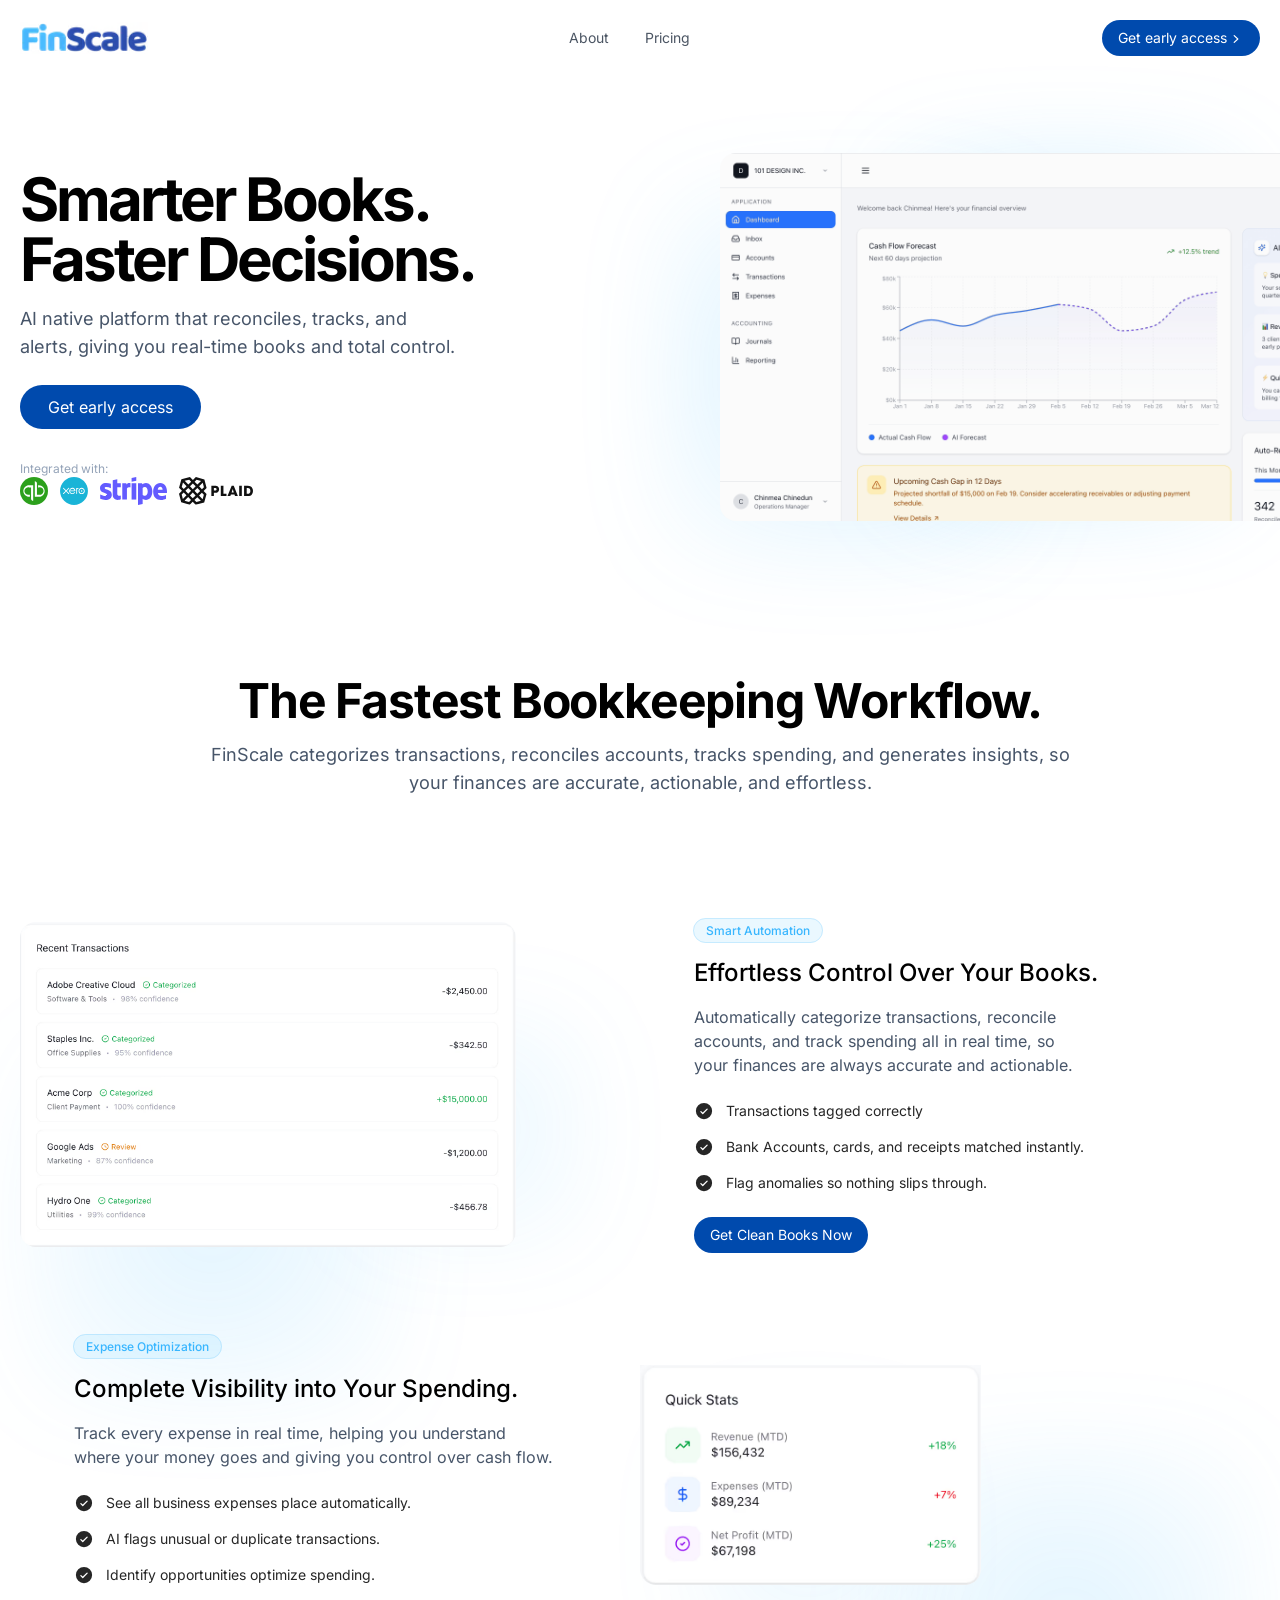
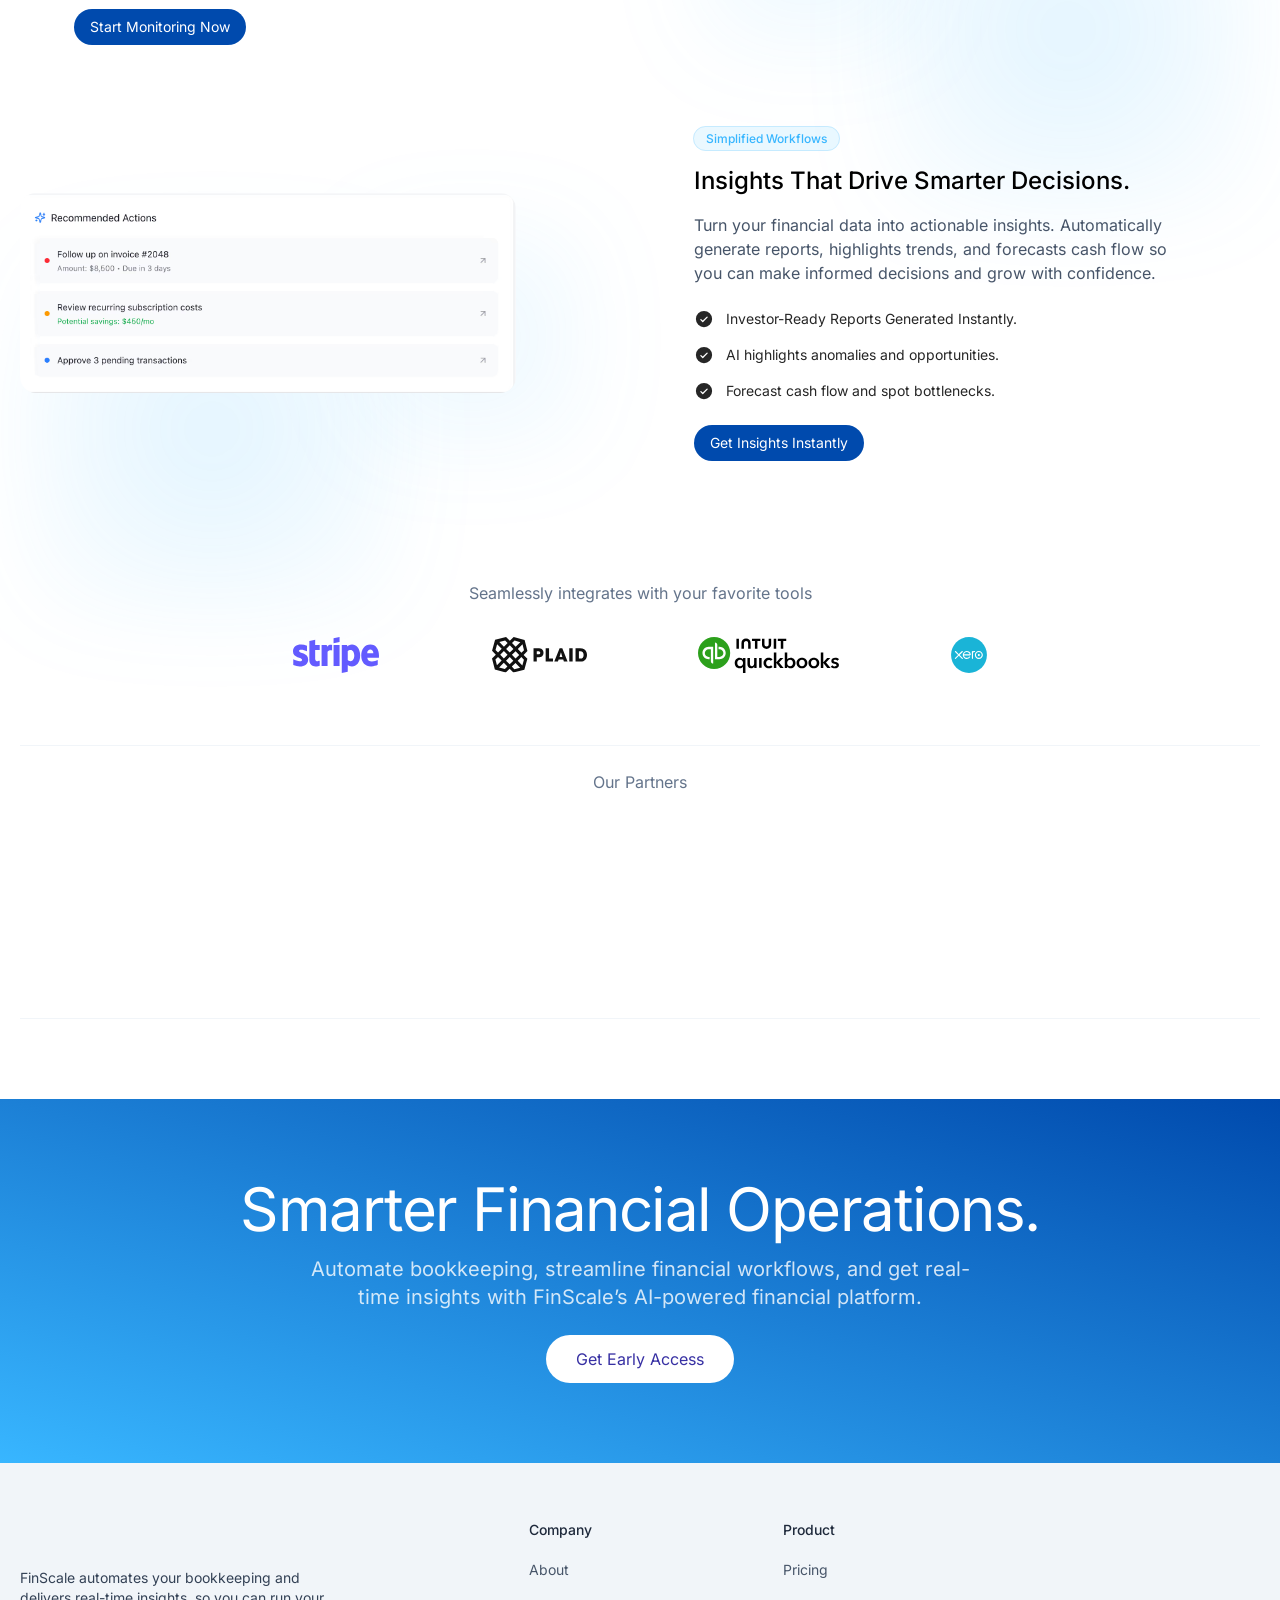
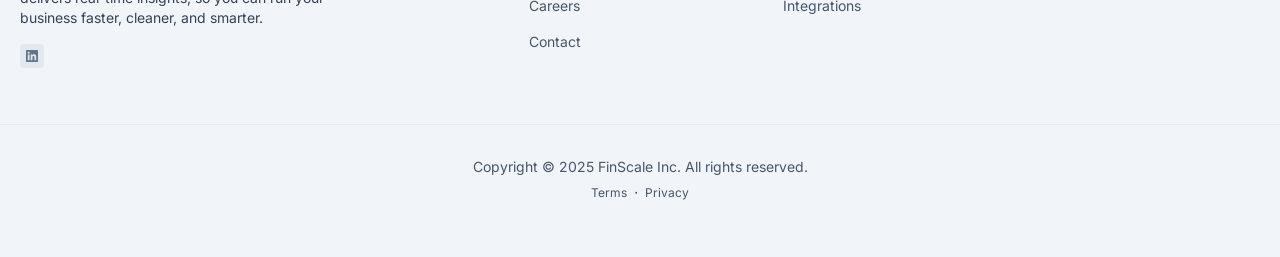
==== commit 505bbaf6: "deploy: finscale-ai/fs-landing-v2@2892de6307ca3c373a086c668f29c898b2eaf0de" ====
--- a/index.html
+++ b/index.html
@@ -265,7 +265,7 @@
 </script> -->  <div class="overflow-x-clip pt-12 md:pt-16"> <div class="max-w-screen-xl mx-auto px-5">  <main class="grid lg:grid-cols-5 place-items-center relative gap-12 lg:gap-16"> <div class="absolute w-96 h-96 blur-2xl -z-10 bg-gradient-radial from-fslight/30 right-0 top-0"></div> <div class="absolute w-96 h-96 blur-2xl -z-10 bg-gradient-radial from-fslight/20 right-56 top-10"></div> <div class="max-w-2xl md:max-w-max lg:col-span-2"> <h1 class="text-3xl lg:text-4xl xl:text-6xl font-bold lg:tracking-tight xl:tracking-tighter text-center lg:text-start whitespace-nowrap">
 Smarter Books.<br>Faster Decisions.
 </h1> <p class="text-lg mt-4 max-w-lg text-slate-600 [text-wrap:balance] text-center lg:text-start">
-AI that reconciles, tracks, and alerts, giving you real-time books and total control.
+AI native platform that reconciles, tracks, and alerts, giving you real-time books and total control.
 </p> <div class="mt-6 flex flex-col sm:flex-row sm:justify-center lg:justify-start gap-3"> <a href="/demo" class="rounded-full text-center transition focus-visible:ring-2 focus-visible:ring-offset-2 focus-visible:ring-indigo-500 focus-visible:outline-none focus-visible:shadow-outline-indigo px-7 py-2.5 bg-[#004aad] text-white hover:bg-[#38b6ff] flex gap-1 items-center justify-center">
 Get early access
  </a> </div> <div class="mt-8 text-xs text-slate-400 text-center lg:text-start">
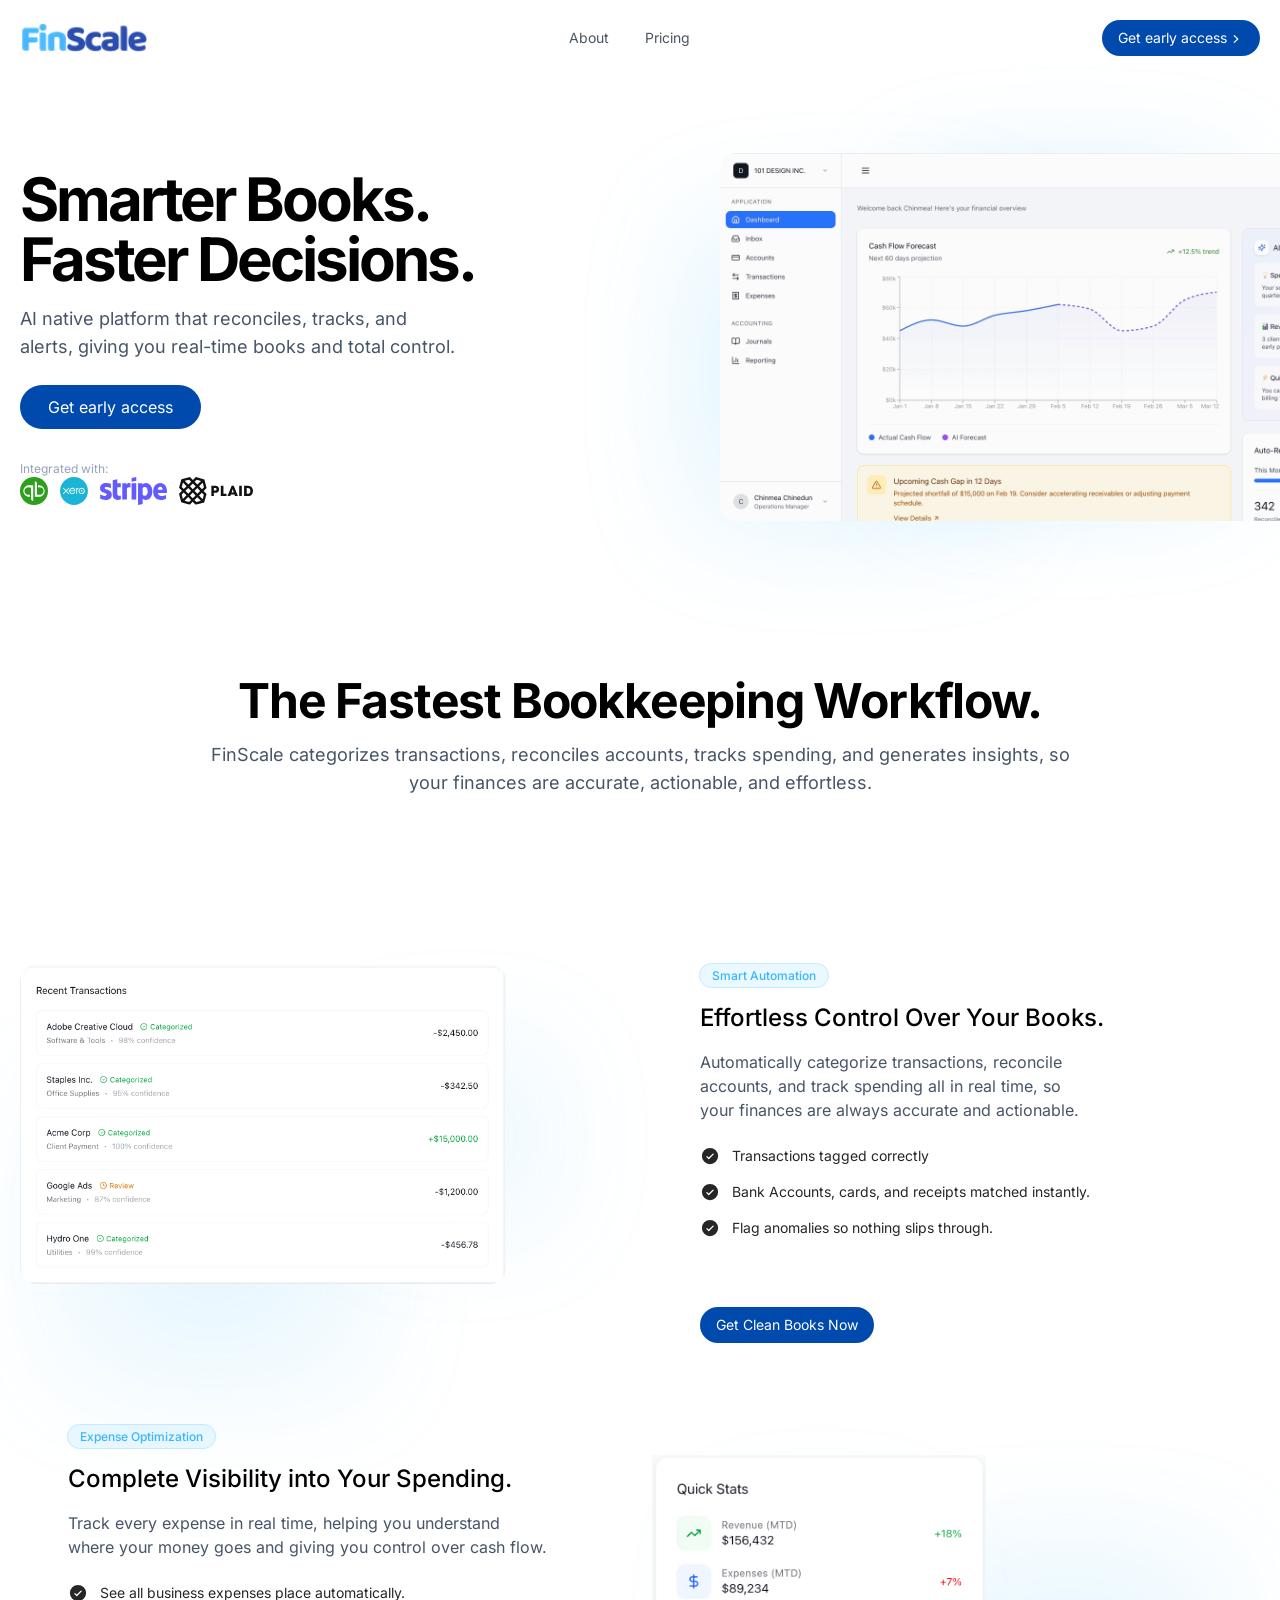
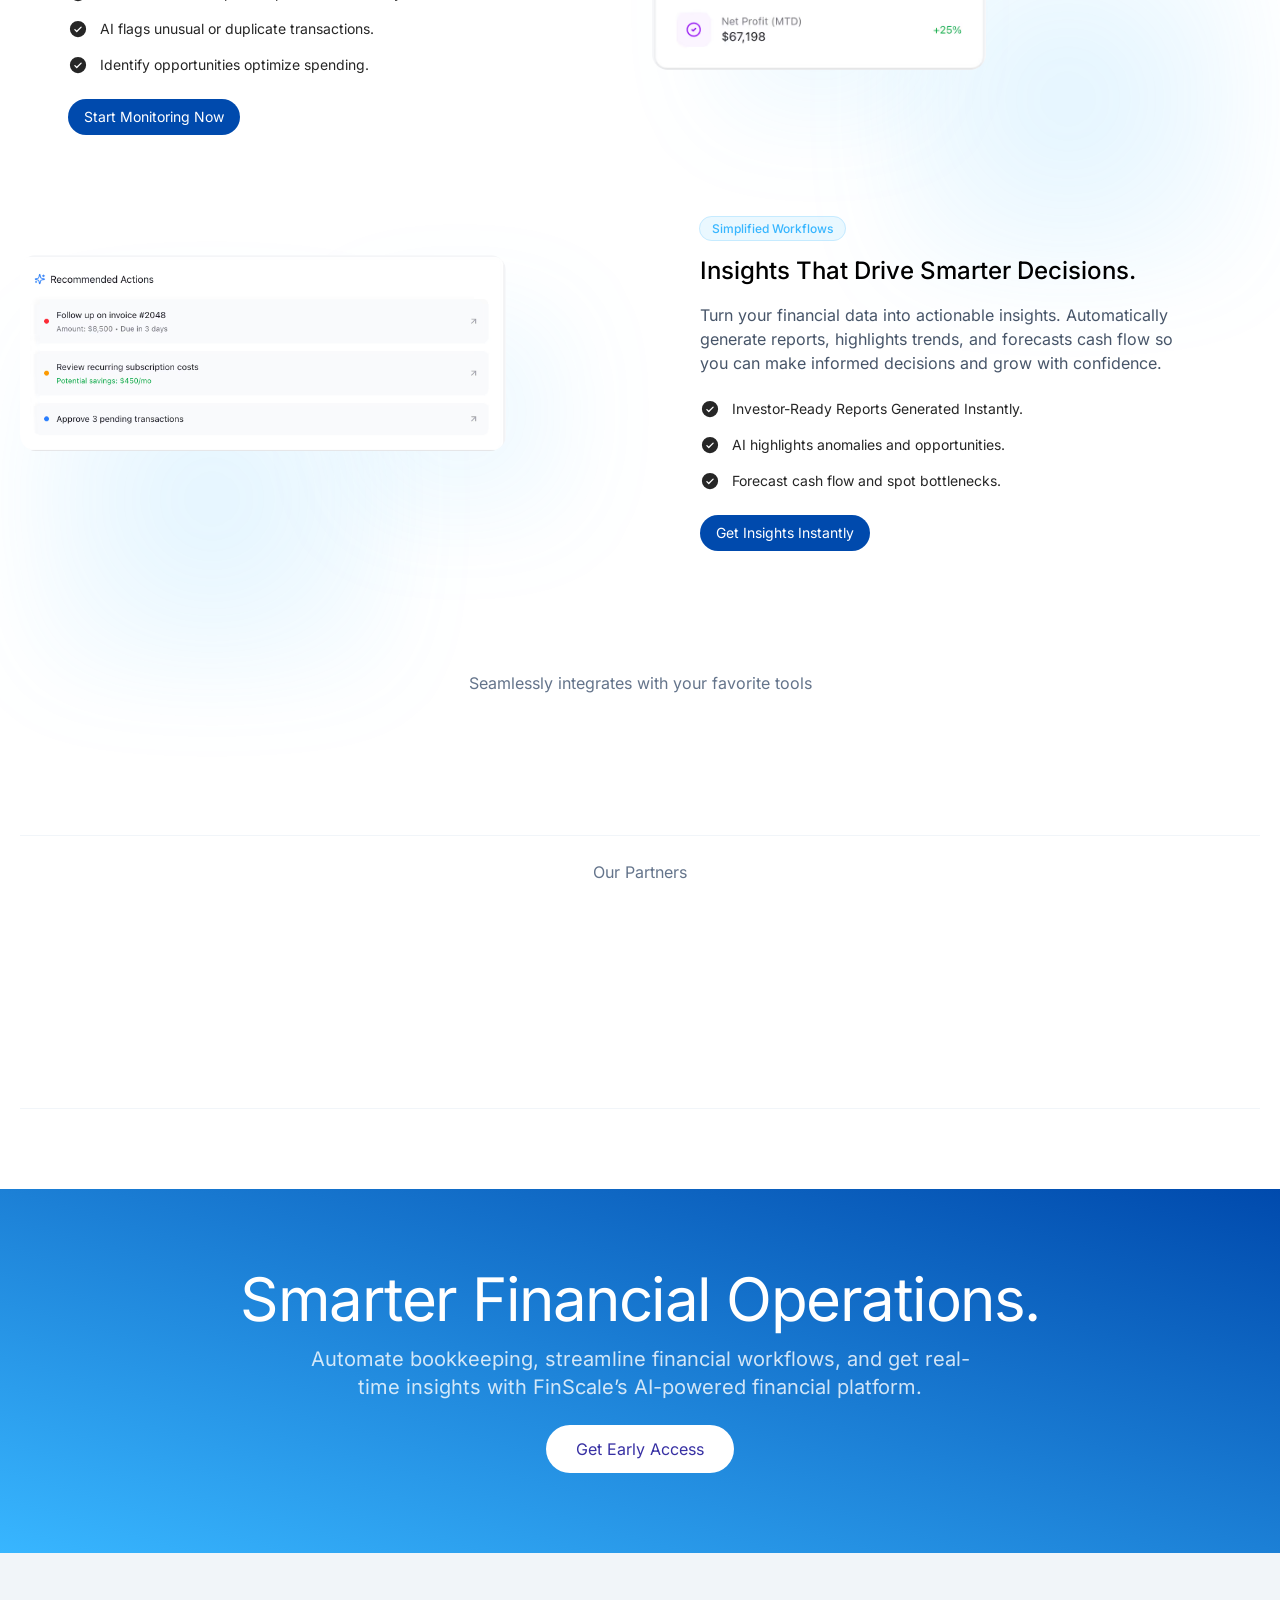
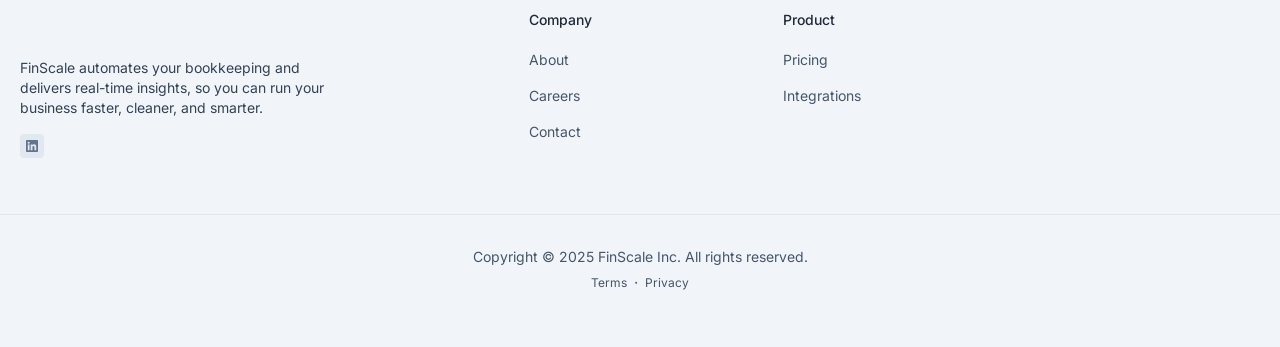
==== commit f92be37d: "deploy: finscale-ai/fs-landing-v2@20823ab788420a1a9057be0aed067edea91a8538" ====
--- a/index.html
+++ b/index.html
@@ -1,4 +1,4 @@
-<!DOCTYPE html><html lang="en"> <head><meta charset="UTF-8"><meta name="viewport" content="width=device-width"><link rel="icon" type="image/svg+xml" href="/favicon.ico"><meta name="generator" content="Astro v5.16.5"><title>FinScale - Smarter Books. Faster Descisions</title><link rel="canonical" href="https://finscale.ai/"><meta name="description" content="FinScale - Smarter Books. Faster Descisions"><meta name="robots" content="index, follow"><meta property="og:title" content="FinScale - Smarter Books. Faster Descisions"><meta property="og:type" content="website"><meta property="og:image" content="https://finscale.ai/opengraph.jpg"><meta property="og:url" content="https://finscale.ai/"><meta property="og:image:url" content="https://finscale.ai/opengraph.jpg"><meta property="og:image:alt" content="Astroship Homepage Screenshot"><meta name="twitter:card" content="summary_large_image"><meta name="twitter:site" content="@web3templates"><meta name="twitter:creator" content="@surjithctly"><!-- Enable this if you want to use Astro ViewTransitions  --><meta name="astro-view-transitions-enabled" content="true"><meta name="astro-view-transitions-fallback" content="animate"><script type="module" src="/_astro/ClientRouter.astro_astro_type_script_index_0_lang.QW52Ox2j.js"></script><link rel="stylesheet" href="/_astro/about.Bwjlsagt.css">
+<!DOCTYPE html><html lang="en"> <head><meta charset="UTF-8"><meta name="viewport" content="width=device-width"><link rel="icon" type="image/svg+xml" href="/favicon.ico"><meta name="generator" content="Astro v5.16.5"><title>FinScale - Smarter Books. Faster Descisions</title><link rel="canonical" href="https://finscale.ai/"><meta name="description" content="FinScale - Smarter Books. Faster Descisions"><meta name="robots" content="index, follow"><meta property="og:title" content="FinScale - Smarter Books. Faster Descisions"><meta property="og:type" content="website"><meta property="og:image" content="https://finscale.ai/opengraph.jpg"><meta property="og:url" content="https://finscale.ai/"><meta property="og:image:url" content="https://finscale.ai/opengraph.jpg"><meta property="og:image:alt" content="Astroship Homepage Screenshot"><meta name="twitter:card" content="summary_large_image"><meta name="twitter:site" content="@web3templates"><meta name="twitter:creator" content="@surjithctly"><!-- Enable this if you want to use Astro ViewTransitions  --><meta name="astro-view-transitions-enabled" content="true"><meta name="astro-view-transitions-fallback" content="animate"><script type="module" src="/_astro/ClientRouter.astro_astro_type_script_index_0_lang.QW52Ox2j.js"></script><link rel="stylesheet" href="/_astro/about.DY68ilFn.css">
 <style>.astro-route-announcer{position:absolute;left:0;top:0;clip:rect(0 0 0 0);clip-path:inset(50%);overflow:hidden;white-space:nowrap;width:1px;height:1px}.astronav-sticky-header[data-astro-cid-itfz4qi6]{transition:all .3s ease;-webkit-transition:all .3s ease;will-change:transform}@keyframes astroFadeInOut{0%{opacity:1}to{opacity:0}}@keyframes astroFadeIn{0%{opacity:0;mix-blend-mode:plus-lighter}to{opacity:1;mix-blend-mode:plus-lighter}}@keyframes astroFadeOut{0%{opacity:1;mix-blend-mode:plus-lighter}to{opacity:0;mix-blend-mode:plus-lighter}}@keyframes astroSlideFromRight{0%{transform:translate(100%)}}@keyframes astroSlideFromLeft{0%{transform:translate(-100%)}}@keyframes astroSlideToRight{to{transform:translate(100%)}}@keyframes astroSlideToLeft{to{transform:translate(-100%)}}@media (prefers-reduced-motion){::view-transition-group(*),::view-transition-old(*),::view-transition-new(*){animation:none!important}[data-astro-transition-scope]{animation:none!important}}@font-face{font-family:Inter Variable;font-style:normal;font-display:swap;font-weight:100 900;src:url(/_astro/inter-cyrillic-ext-wght-normal.BOeWTOD4.woff2) format("woff2-variations");unicode-range:U+0460-052F,U+1C80-1C8A,U+20B4,U+2DE0-2DFF,U+A640-A69F,U+FE2E-FE2F}@font-face{font-family:Inter Variable;font-style:normal;font-display:swap;font-weight:100 900;src:url(/_astro/inter-cyrillic-wght-normal.DqGufNeO.woff2) format("woff2-variations");unicode-range:U+0301,U+0400-045F,U+0490-0491,U+04B0-04B1,U+2116}@font-face{font-family:Inter Variable;font-style:normal;font-display:swap;font-weight:100 900;src:url(/_astro/inter-greek-ext-wght-normal.DlzME5K_.woff2) format("woff2-variations");unicode-range:U+1F00-1FFF}@font-face{font-family:Inter Variable;font-style:normal;font-display:swap;font-weight:100 900;src:url(/_astro/inter-greek-wght-normal.CkhJZR-_.woff2) format("woff2-variations");unicode-range:U+0370-0377,U+037A-037F,U+0384-038A,U+038C,U+038E-03A1,U+03A3-03FF}@font-face{font-family:Inter Variable;font-style:normal;font-display:swap;font-weight:100 900;src:url(/_astro/inter-vietnamese-wght-normal.CBcvBZtf.woff2) format("woff2-variations");unicode-range:U+0102-0103,U+0110-0111,U+0128-0129,U+0168-0169,U+01A0-01A1,U+01AF-01B0,U+0300-0301,U+0303-0304,U+0308-0309,U+0323,U+0329,U+1EA0-1EF9,U+20AB}@font-face{font-family:Inter Variable;font-style:normal;font-display:swap;font-weight:100 900;src:url(/_astro/inter-latin-ext-wght-normal.DO1Apj_S.woff2) format("woff2-variations");unicode-range:U+0100-02BA,U+02BD-02C5,U+02C7-02CC,U+02CE-02D7,U+02DD-02FF,U+0304,U+0308,U+0329,U+1D00-1DBF,U+1E00-1E9F,U+1EF2-1EFF,U+2020,U+20A0-20AB,U+20AD-20C0,U+2113,U+2C60-2C7F,U+A720-A7FF}@font-face{font-family:Inter Variable;font-style:normal;font-display:swap;font-weight:100 900;src:url(/_astro/inter-latin-wght-normal.Dx4kXJAl.woff2) format("woff2-variations");unicode-range:U+0000-00FF,U+0131,U+0152-0153,U+02BB-02BC,U+02C6,U+02DA,U+02DC,U+0304,U+0308,U+0329,U+2000-206F,U+20AC,U+2122,U+2191,U+2193,U+2212,U+2215,U+FEFF,U+FFFD}img{content-visibility:auto}details>summary.list-none::-webkit-details-marker,details>summary.list-none::marker{display:none}
 </style><style>[data-astro-transition-scope="astro-o7bz76pi-1"] { view-transition-name: astro-o7bz76pi-1; }@layer astro { ::view-transition-old(astro-o7bz76pi-1) { animation: none; opacity: 0; mix-blend-mode: normal; }::view-transition-new(astro-o7bz76pi-1) { animation: none; mix-blend-mode: normal; }::view-transition-group(astro-o7bz76pi-1) { animation: none } }[data-astro-transition-fallback="old"] [data-astro-transition-scope="astro-o7bz76pi-1"],
 			[data-astro-transition-fallback="old"][data-astro-transition-scope="astro-o7bz76pi-1"] { animation: none; mix-blend-mode: normal; }[data-astro-transition-fallback="new"] [data-astro-transition-scope="astro-o7bz76pi-1"],
@@ -275,22 +275,22 @@
 </h2> <p class="text-lg mt-4 text-slate-600 text-center [text-wrap:pretty]">
 FinScale categorizes transactions, reconciles accounts, tracks spending,
     and generates insights, so your finances are accurate, actionable, and effortless.
-</p> </div> <div class="grid md:grid-cols-2 py-10 mt-20"> <div class="grid place-items-center relative"> <div class="absolute w-96 h-96 blur-2xl -z-10 bg-gradient-radial from-fslight/15 left-0 top-1/3"></div> <div class="absolute w-64 h-64 blur-2xl -z-10 bg-gradient-radial from-fslight/10 right-10 top-1/4"></div> <picture> <source srcset="/_astro/categorized.B-fvCXX9_Z1IVusu.avif" type="image/avif"><source srcset="/_astro/categorized.B-fvCXX9_ZkeSz1.webp" type="image/webp">  <img src="/_astro/categorized.B-fvCXX9_Z11UHTT.png" alt="Feature Image" loading="lazy" decoding="async" fetchpriority="auto" width="1582" height="1036" class="rounded-2xl w-[80%]"> </picture> </div> <div class="grid place-items-center"> <div class="max-w-lg"> <span class="bg-[#38b6ff]/10 border-[#38b6ff]/20 border text-[#38b6ff] -ml-px rounded-full text-xs font-medium px-3 py-1 "> Smart Automation </span> <h3 class="text-2xl font-medium mt-4 [text-wrap:balance]">
+</p> </div> <div class="grid md:grid-cols-2 py-10 mt-20 gap-6"> <div class="grid place-items-center relative order-2 md:order-1 md:pt-12"> <div class="absolute w-96 h-96 blur-2xl -z-10 bg-gradient-radial from-fslight/15 left-0 top-1/3"></div> <div class="absolute w-64 h-64 blur-2xl -z-10 bg-gradient-radial from-fslight/10 right-10 top-1/4"></div> <picture> <source srcset="/_astro/categorized.B-fvCXX9_Z1IVusu.avif" type="image/avif"><source srcset="/_astro/categorized.B-fvCXX9_ZkeSz1.webp" type="image/webp">  <img src="/_astro/categorized.B-fvCXX9_Z11UHTT.png" alt="Feature Image" loading="lazy" decoding="async" fetchpriority="auto" width="1582" height="1036" class="rounded-2xl w-[80%]"> </picture> </div> <div class="grid place-items-center order-1 md:order-2"> <div class="max-w-lg"> <span class="bg-[#38b6ff]/10 border-[#38b6ff]/20 border text-[#38b6ff] -ml-px rounded-full text-xs font-medium px-3 py-1 "> Smart Automation </span> <h3 class="text-2xl font-medium mt-4 [text-wrap:balance]">
 Effortless Control Over Your Books.
 </h3> <p class="mt-4 text-slate-600 [text-wrap:balance]">
-Automatically categorize transactions, reconcile accounts, and 
+Automatically categorize transactions, reconcile accounts, and
         track spending all in real time, so your finances are always accurate and actionable.
-</p> <ul class="grid mt-6 text-left gap-y-4"> <li class="flex items-center gap-3 text-neutral-800"> <svg width="1em" height="1em" class="w-5 h-5" data-icon="ph:check-circle-fill">   <symbol id="ai:ph:check-circle-fill" viewBox="0 0 256 256"><path fill="currentColor" d="M128 24a104 104 0 1 0 104 104A104.11 104.11 0 0 0 128 24m45.66 85.66l-56 56a8 8 0 0 1-11.32 0l-24-24a8 8 0 0 1 11.32-11.32L112 148.69l50.34-50.35a8 8 0 0 1 11.32 11.32"/></symbol><use href="#ai:ph:check-circle-fill"></use>  </svg> <span class="text-sm">Transactions tagged correctly</span> </li> <li class="flex items-center gap-3 text-neutral-800"> <svg width="1em" height="1em" viewBox="0 0 256 256" class="w-5 h-5" data-icon="ph:check-circle-fill">   <use href="#ai:ph:check-circle-fill"></use>  </svg> <span class="text-sm">Bank Accounts, cards, and receipts matched instantly.</span> </li> <li class="flex items-center gap-3 text-neutral-800"> <svg width="1em" height="1em" viewBox="0 0 256 256" class="w-5 h-5" data-icon="ph:check-circle-fill">   <use href="#ai:ph:check-circle-fill"></use>  </svg> <span class="text-sm">Flag anomalies so nothing slips through.</span> </li> </ul> <div class="flex items-center gap-4 mt-6"> <a href="/demo" class="rounded-full text-center transition focus-visible:ring-2 focus-visible:ring-offset-2 focus-visible:ring-indigo-500 focus-visible:outline-none focus-visible:shadow-outline-indigo px-4 py-2 text-sm bg-[#004aad] text-white hover:bg-[#38b6ff] inline-flex items-center group gap-px"> <span>Get Clean Books Now</span>  </a> </div> </div> </div> </div> <div class="grid md:grid-cols-2 py-10"> <div class="flex justify-end pb-10 md:pb-0 md:order-2 relative"> <div class="absolute w-96 h-96 blur-2xl -z-10 bg-gradient-radial from-fslight/15 right-0 top-1/3"></div> <div class="absolute w-64 h-64 blur-2xl -z-10 bg-gradient-radial from-fslight/10 left-10 top-1/4"></div> <picture> <source srcset="/_astro/quick-stats.CVD56Dxi_Fga6r.avif" type="image/avif"><source srcset="/_astro/quick-stats.CVD56Dxi_PQNiU.webp" type="image/webp">  <img src="/_astro/quick-stats.CVD56Dxi_Z1Pxs7R.png" alt="Feature Image" loading="lazy" decoding="async" fetchpriority="auto" width="776" height="500" class="rounded-2xl w-[55%] pt-8"> </picture> </div> <div class="grid place-items-center"> <div class="max-w-lg"> <span class="bg-[#38b6ff]/10 border-[#38b6ff]/20 border text-[#38b6ff] -ml-px rounded-full text-xs font-medium px-3 py-1 "> Expense Optimization </span> <h3 class="text-2xl font-medium mt-4 [text-wrap:balance]">
+</p> <ul class="grid mt-6 text-left gap-y-4"> <li class="flex items-center gap-3 text-neutral-800"> <svg width="1em" height="1em" class="w-5 h-5" data-icon="ph:check-circle-fill">   <symbol id="ai:ph:check-circle-fill" viewBox="0 0 256 256"><path fill="currentColor" d="M128 24a104 104 0 1 0 104 104A104.11 104.11 0 0 0 128 24m45.66 85.66l-56 56a8 8 0 0 1-11.32 0l-24-24a8 8 0 0 1 11.32-11.32L112 148.69l50.34-50.35a8 8 0 0 1 11.32 11.32"/></symbol><use href="#ai:ph:check-circle-fill"></use>  </svg> <span class="text-sm">Transactions tagged correctly</span> </li> <li class="flex items-center gap-3 text-neutral-800"> <svg width="1em" height="1em" viewBox="0 0 256 256" class="w-5 h-5" data-icon="ph:check-circle-fill">   <use href="#ai:ph:check-circle-fill"></use>  </svg> <span class="text-sm">Bank Accounts, cards, and receipts matched instantly.</span> </li> <li class="flex items-center gap-3 text-neutral-800"> <svg width="1em" height="1em" viewBox="0 0 256 256" class="w-5 h-5" data-icon="ph:check-circle-fill">   <use href="#ai:ph:check-circle-fill"></use>  </svg> <span class="text-sm">Flag anomalies so nothing slips through.</span> </li> </ul> </div> </div> <div class="grid place-items-center order-3 md:col-start-2"> <div class="max-w-lg w-full flex items-center justify-start gap-4"> <a href="/demo" class="rounded-full text-center transition focus-visible:ring-2 focus-visible:ring-offset-2 focus-visible:ring-indigo-500 focus-visible:outline-none focus-visible:shadow-outline-indigo px-4 py-2 text-sm bg-[#004aad] text-white hover:bg-[#38b6ff] inline-flex items-center group gap-px"> <span>Get Clean Books Now</span>  </a> </div> </div> </div> <div class="grid md:grid-cols-2 py-10 gap-6"> <div class="flex justify-end pb-10 md:pb-0 relative order-2"> <div class="absolute w-96 h-96 blur-2xl -z-10 bg-gradient-radial from-fslight/15 right-0 top-1/3"></div> <div class="absolute w-64 h-64 blur-2xl -z-10 bg-gradient-radial from-fslight/10 left-10 top-1/4"></div> <picture> <source srcset="/_astro/quick-stats.CVD56Dxi_Fga6r.avif" type="image/avif"><source srcset="/_astro/quick-stats.CVD56Dxi_PQNiU.webp" type="image/webp">  <img src="/_astro/quick-stats.CVD56Dxi_Z1Pxs7R.png" alt="Feature Image" loading="lazy" decoding="async" fetchpriority="auto" width="776" height="500" class="rounded-2xl w-[55%] pt-8"> </picture> </div> <div class="grid place-items-center order-1 md:order-none"> <div class="max-w-lg"> <span class="bg-[#38b6ff]/10 border-[#38b6ff]/20 border text-[#38b6ff] -ml-px rounded-full text-xs font-medium px-3 py-1 "> Expense Optimization </span> <h3 class="text-2xl font-medium mt-4 [text-wrap:balance]">
 Complete Visibility into Your Spending.
 </h3> <p class="mt-4 text-slate-600 [text-wrap:balance]">
-Track every expense in real time, helping you 
+Track every expense in real time, helping you
         understand where your money goes and giving you control over cash flow.
-</p> <ul class="grid mt-6 text-left gap-y-4"> <li class="flex items-center gap-3 text-neutral-800"> <svg width="1em" height="1em" viewBox="0 0 256 256" class="w-5 h-5" data-icon="ph:check-circle-fill">   <use href="#ai:ph:check-circle-fill"></use>  </svg> <span class="text-sm">See all business expenses place automatically.</span> </li> <li class="flex items-center gap-3 text-neutral-800"> <svg width="1em" height="1em" viewBox="0 0 256 256" class="w-5 h-5" data-icon="ph:check-circle-fill">   <use href="#ai:ph:check-circle-fill"></use>  </svg> <span class="text-sm">AI flags unusual or duplicate transactions.</span> </li> <li class="flex items-center gap-3 text-neutral-800"> <svg width="1em" height="1em" viewBox="0 0 256 256" class="w-5 h-5" data-icon="ph:check-circle-fill">   <use href="#ai:ph:check-circle-fill"></use>  </svg> <span class="text-sm">Identify opportunities optimize spending.</span> </li> </ul> <div class="flex items-center gap-4 mt-6"> <a href="/demo" class="rounded-full text-center transition focus-visible:ring-2 focus-visible:ring-offset-2 focus-visible:ring-indigo-500 focus-visible:outline-none focus-visible:shadow-outline-indigo px-4 py-2 text-sm bg-[#004aad] text-white hover:bg-[#38b6ff] inline-flex items-center group gap-px"> <span>Start Monitoring Now</span>  </a> </div> </div> </div> </div> <div class="grid md:grid-cols-2 py-10"> <div class="grid place-items-center relative"> <div class="absolute w-96 h-96 blur-2xl -z-10 bg-gradient-radial from-fslight/15 left-0 top-1/3"></div> <div class="absolute w-64 h-64 blur-2xl -z-10 bg-gradient-radial from-fslight/10 right-10 top-1/4"></div> <picture> <source srcset="/_astro/actions.B5nJUOou_1qlBtc.avif" type="image/avif"><source srcset="/_astro/actions.B5nJUOou_XUCzo.webp" type="image/webp">  <img src="/_astro/actions.B5nJUOou_Zdvrfd.png" alt="Feature Image" loading="lazy" decoding="async" fetchpriority="auto" width="1576" height="634" class="rounded-2xl w-[80%]"> </picture> </div> <div class="grid place-items-center"> <div class="max-w-lg"> <span class="bg-[#38b6ff]/10 border-[#38b6ff]/20 border text-[#38b6ff] -ml-px rounded-full text-xs font-medium px-3 py-1 "> Simplified Workflows </span> <h3 class="text-2xl font-medium mt-4 [text-wrap:balance]">
+</p> <ul class="grid mt-6 text-left gap-y-4"> <li class="flex items-center gap-3 text-neutral-800"> <svg width="1em" height="1em" viewBox="0 0 256 256" class="w-5 h-5" data-icon="ph:check-circle-fill">   <use href="#ai:ph:check-circle-fill"></use>  </svg> <span class="text-sm">See all business expenses place automatically.</span> </li> <li class="flex items-center gap-3 text-neutral-800"> <svg width="1em" height="1em" viewBox="0 0 256 256" class="w-5 h-5" data-icon="ph:check-circle-fill">   <use href="#ai:ph:check-circle-fill"></use>  </svg> <span class="text-sm">AI flags unusual or duplicate transactions.</span> </li> <li class="flex items-center gap-3 text-neutral-800"> <svg width="1em" height="1em" viewBox="0 0 256 256" class="w-5 h-5" data-icon="ph:check-circle-fill">   <use href="#ai:ph:check-circle-fill"></use>  </svg> <span class="text-sm">Identify opportunities optimize spending.</span> </li> </ul> </div> </div> <div class="grid place-items-center order-3"> <div class="max-w-lg w-full flex items-center justify-start gap-4"> <a href="/demo" class="rounded-full text-center transition focus-visible:ring-2 focus-visible:ring-offset-2 focus-visible:ring-indigo-500 focus-visible:outline-none focus-visible:shadow-outline-indigo px-4 py-2 text-sm bg-[#004aad] text-white hover:bg-[#38b6ff] inline-flex items-center group gap-px"> <span>Start Monitoring Now</span>  </a> </div> </div> </div> <div class="grid md:grid-cols-2 py-10 gap-6"> <div class="grid place-items-center relative order-2 md:order-1"> <div class="absolute w-96 h-96 blur-2xl -z-10 bg-gradient-radial from-fslight/15 left-0 top-1/3"></div> <div class="absolute w-64 h-64 blur-2xl -z-10 bg-gradient-radial from-fslight/10 right-10 top-1/4"></div> <picture> <source srcset="/_astro/actions.B5nJUOou_1qlBtc.avif" type="image/avif"><source srcset="/_astro/actions.B5nJUOou_XUCzo.webp" type="image/webp">  <img src="/_astro/actions.B5nJUOou_Zdvrfd.png" alt="Feature Image" loading="lazy" decoding="async" fetchpriority="auto" width="1576" height="634" class="rounded-2xl w-[80%]"> </picture> </div> <div class="grid place-items-center order-1 md:order-2"> <div class="max-w-lg"> <span class="bg-[#38b6ff]/10 border-[#38b6ff]/20 border text-[#38b6ff] -ml-px rounded-full text-xs font-medium px-3 py-1 "> Simplified Workflows </span> <h3 class="text-2xl font-medium mt-4 [text-wrap:balance]">
 Insights That Drive Smarter Decisions.
 </h3> <p class="mt-4 text-slate-600 [text-wrap:balance]">
-Turn your financial data into actionable insights. Automatically generate reports, highlights trends, and forecasts cash flow 
+Turn your financial data into actionable insights. Automatically generate reports, highlights trends, and forecasts cash flow
         so you can make informed decisions and grow with confidence.
-</p> <ul class="grid mt-6 text-left gap-y-4"> <li class="flex items-center gap-3 text-neutral-800"> <svg width="1em" height="1em" viewBox="0 0 256 256" class="w-5 h-5" data-icon="ph:check-circle-fill">   <use href="#ai:ph:check-circle-fill"></use>  </svg> <span class="text-sm">Investor-Ready Reports Generated Instantly.</span> </li> <li class="flex items-center gap-3 text-neutral-800"> <svg width="1em" height="1em" viewBox="0 0 256 256" class="w-5 h-5" data-icon="ph:check-circle-fill">   <use href="#ai:ph:check-circle-fill"></use>  </svg> <span class="text-sm">AI highlights anomalies and opportunities.</span> </li> <li class="flex items-center gap-3 text-neutral-800"> <svg width="1em" height="1em" viewBox="0 0 256 256" class="w-5 h-5" data-icon="ph:check-circle-fill">   <use href="#ai:ph:check-circle-fill"></use>  </svg> <span class="text-sm">Forecast cash flow and spot bottlenecks.</span> </li> </ul> <div class="flex items-center gap-4 mt-6"> <a href="/demo" class="rounded-full text-center transition focus-visible:ring-2 focus-visible:ring-offset-2 focus-visible:ring-indigo-500 focus-visible:outline-none focus-visible:shadow-outline-indigo px-4 py-2 text-sm bg-[#004aad] text-white hover:bg-[#38b6ff] inline-flex items-center group gap-px"> <span>Get Insights Instantly</span>  </a> </div> </div> </div> </div>  </div> </div> <div class="mt-20"> <div class="max-w-screen-xl mx-auto px-5">  <div id="integrations"> <h2 class="text-center text-slate-500">
+</p> <ul class="grid mt-6 text-left gap-y-4"> <li class="flex items-center gap-3 text-neutral-800"> <svg width="1em" height="1em" viewBox="0 0 256 256" class="w-5 h-5" data-icon="ph:check-circle-fill">   <use href="#ai:ph:check-circle-fill"></use>  </svg> <span class="text-sm">Investor-Ready Reports Generated Instantly.</span> </li> <li class="flex items-center gap-3 text-neutral-800"> <svg width="1em" height="1em" viewBox="0 0 256 256" class="w-5 h-5" data-icon="ph:check-circle-fill">   <use href="#ai:ph:check-circle-fill"></use>  </svg> <span class="text-sm">AI highlights anomalies and opportunities.</span> </li> <li class="flex items-center gap-3 text-neutral-800"> <svg width="1em" height="1em" viewBox="0 0 256 256" class="w-5 h-5" data-icon="ph:check-circle-fill">   <use href="#ai:ph:check-circle-fill"></use>  </svg> <span class="text-sm">Forecast cash flow and spot bottlenecks.</span> </li> </ul> </div> </div> <div class="grid place-items-center order-3 md:col-start-2"> <div class="max-w-lg w-full flex items-center justify-start gap-4"> <a href="/demo" class="rounded-full text-center transition focus-visible:ring-2 focus-visible:ring-offset-2 focus-visible:ring-indigo-500 focus-visible:outline-none focus-visible:shadow-outline-indigo px-4 py-2 text-sm bg-[#004aad] text-white hover:bg-[#38b6ff] inline-flex items-center group gap-px"> <span>Get Insights Instantly</span>  </a> </div> </div> </div>  </div> </div> <div class="mt-20"> <div class="max-w-screen-xl mx-auto px-5">  <div id="integrations"> <h2 class="text-center text-slate-500">
 Seamlessly integrates with your favorite tools
 </h2> <div class="flex gap-x-8 gap-y-4 md:gap-20 lg:gap-28 items-center justify-center mt-6 flex-wrap"> <div class="text-gray-500 my-2 h-7 md:h-9"> <img src="/_astro/stripe_colour.BM2PBC_E.svg" alt="Stripe" class="h-full w-auto"> </div> <div class="text-gray-400 my-2 h-7 md:h-9 flex items-center"> <img src="/_astro/plaid.DH97XLFd.svg" alt="Plaid" class="h-full w-auto"> </div> <div class="text-gray-400 my-2 h-7 md:h-9 flex items-center"> <img src="/_astro/quickbooks_colour.DPo9YWTC.svg" alt="Quickbooks" class="h-full w-auto"> </div> <div class="text-gray-400 my-2 h-7 md:h-9 flex items-center"> <img src="/_astro/xero_colour.EVLFwNsG.svg" alt="Xero" class="h-full w-auto"> </div> </div> </div>  </div> </div> <div class="max-w-screen-xl mx-auto px-5">  <div class="mt-16 border-y py-6 border-slate-100"> <div> <h2 class="text-center text-slate-500">
 Our Partners
--- a/_astro/about.DY68ilFn.css
+++ b/_astro/about.DY68ilFn.css
@@ -0,0 +1 @@
+*,:before,:after{--tw-border-spacing-x: 0;--tw-border-spacing-y: 0;--tw-translate-x: 0;--tw-translate-y: 0;--tw-rotate: 0;--tw-skew-x: 0;--tw-skew-y: 0;--tw-scale-x: 1;--tw-scale-y: 1;--tw-pan-x: ;--tw-pan-y: ;--tw-pinch-zoom: ;--tw-scroll-snap-strictness: proximity;--tw-gradient-from-position: ;--tw-gradient-via-position: ;--tw-gradient-to-position: ;--tw-ordinal: ;--tw-slashed-zero: ;--tw-numeric-figure: ;--tw-numeric-spacing: ;--tw-numeric-fraction: ;--tw-ring-inset: ;--tw-ring-offset-width: 0px;--tw-ring-offset-color: #fff;--tw-ring-color: rgb(59 130 246 / .5);--tw-ring-offset-shadow: 0 0 #0000;--tw-ring-shadow: 0 0 #0000;--tw-shadow: 0 0 #0000;--tw-shadow-colored: 0 0 #0000;--tw-blur: ;--tw-brightness: ;--tw-contrast: ;--tw-grayscale: ;--tw-hue-rotate: ;--tw-invert: ;--tw-saturate: ;--tw-sepia: ;--tw-drop-shadow: ;--tw-backdrop-blur: ;--tw-backdrop-brightness: ;--tw-backdrop-contrast: ;--tw-backdrop-grayscale: ;--tw-backdrop-hue-rotate: ;--tw-backdrop-invert: ;--tw-backdrop-opacity: ;--tw-backdrop-saturate: ;--tw-backdrop-sepia: ;--tw-contain-size: ;--tw-contain-layout: ;--tw-contain-paint: ;--tw-contain-style: }::backdrop{--tw-border-spacing-x: 0;--tw-border-spacing-y: 0;--tw-translate-x: 0;--tw-translate-y: 0;--tw-rotate: 0;--tw-skew-x: 0;--tw-skew-y: 0;--tw-scale-x: 1;--tw-scale-y: 1;--tw-pan-x: ;--tw-pan-y: ;--tw-pinch-zoom: ;--tw-scroll-snap-strictness: proximity;--tw-gradient-from-position: ;--tw-gradient-via-position: ;--tw-gradient-to-position: ;--tw-ordinal: ;--tw-slashed-zero: ;--tw-numeric-figure: ;--tw-numeric-spacing: ;--tw-numeric-fraction: ;--tw-ring-inset: ;--tw-ring-offset-width: 0px;--tw-ring-offset-color: #fff;--tw-ring-color: rgb(59 130 246 / .5);--tw-ring-offset-shadow: 0 0 #0000;--tw-ring-shadow: 0 0 #0000;--tw-shadow: 0 0 #0000;--tw-shadow-colored: 0 0 #0000;--tw-blur: ;--tw-brightness: ;--tw-contrast: ;--tw-grayscale: ;--tw-hue-rotate: ;--tw-invert: ;--tw-saturate: ;--tw-sepia: ;--tw-drop-shadow: ;--tw-backdrop-blur: ;--tw-backdrop-brightness: ;--tw-backdrop-contrast: ;--tw-backdrop-grayscale: ;--tw-backdrop-hue-rotate: ;--tw-backdrop-invert: ;--tw-backdrop-opacity: ;--tw-backdrop-saturate: ;--tw-backdrop-sepia: ;--tw-contain-size: ;--tw-contain-layout: ;--tw-contain-paint: ;--tw-contain-style: }*,:before,:after{box-sizing:border-box;border-width:0;border-style:solid;border-color:#e5e7eb}:before,:after{--tw-content: ""}html,:host{line-height:1.5;-webkit-text-size-adjust:100%;-moz-tab-size:4;-o-tab-size:4;tab-size:4;font-family:Inter Variable,Inter,ui-sans-serif,system-ui,sans-serif,"Apple Color Emoji","Segoe UI Emoji",Segoe UI Symbol,"Noto Color Emoji";font-feature-settings:normal;font-variation-settings:normal;-webkit-tap-highlight-color:transparent}body{margin:0;line-height:inherit}hr{height:0;color:inherit;border-top-width:1px}abbr:where([title]){-webkit-text-decoration:underline dotted;text-decoration:underline dotted}h1,h2,h3,h4,h5,h6{font-size:inherit;font-weight:inherit}a{color:inherit;text-decoration:inherit}b,strong{font-weight:bolder}code,kbd,samp,pre{font-family:ui-monospace,SFMono-Regular,Menlo,Monaco,Consolas,Liberation Mono,Courier New,monospace;font-feature-settings:normal;font-variation-settings:normal;font-size:1em}small{font-size:80%}sub,sup{font-size:75%;line-height:0;position:relative;vertical-align:baseline}sub{bottom:-.25em}sup{top:-.5em}table{text-indent:0;border-color:inherit;border-collapse:collapse}button,input,optgroup,select,textarea{font-family:inherit;font-feature-settings:inherit;font-variation-settings:inherit;font-size:100%;font-weight:inherit;line-height:inherit;letter-spacing:inherit;color:inherit;margin:0;padding:0}button,select{text-transform:none}button,input:where([type=button]),input:where([type=reset]),input:where([type=submit]){-webkit-appearance:button;background-color:transparent;background-image:none}:-moz-focusring{outline:auto}:-moz-ui-invalid{box-shadow:none}progress{vertical-align:baseline}::-webkit-inner-spin-button,::-webkit-outer-spin-button{height:auto}[type=search]{-webkit-appearance:textfield;outline-offset:-2px}::-webkit-search-decoration{-webkit-appearance:none}::-webkit-file-upload-button{-webkit-appearance:button;font:inherit}summary{display:list-item}blockquote,dl,dd,h1,h2,h3,h4,h5,h6,hr,figure,p,pre{margin:0}fieldset{margin:0;padding:0}legend{padding:0}ol,ul,menu{list-style:none;margin:0;padding:0}dialog{padding:0}textarea{resize:vertical}input::-moz-placeholder,textarea::-moz-placeholder{opacity:1;color:#9ca3af}input::placeholder,textarea::placeholder{opacity:1;color:#9ca3af}button,[role=button]{cursor:pointer}:disabled{cursor:default}img,svg,video,canvas,audio,iframe,embed,object{display:block;vertical-align:middle}img,video{max-width:100%;height:auto}[hidden]:where(:not([hidden=until-found])){display:none}.container{width:100%}@media (min-width: 640px){.container{max-width:640px}}@media (min-width: 768px){.container{max-width:768px}}@media (min-width: 1024px){.container{max-width:1024px}}@media (min-width: 1280px){.container{max-width:1280px}}@media (min-width: 1536px){.container{max-width:1536px}}.prose{color:var(--tw-prose-body);max-width:65ch}.prose :where(p):not(:where([class~=not-prose],[class~=not-prose] *)){margin-top:1.25em;margin-bottom:1.25em}.prose :where([class~=lead]):not(:where([class~=not-prose],[class~=not-prose] *)){color:var(--tw-prose-lead);font-size:1.25em;line-height:1.6;margin-top:1.2em;margin-bottom:1.2em}.prose :where(a):not(:where([class~=not-prose],[class~=not-prose] *)){color:var(--tw-prose-links);text-decoration:underline;font-weight:500}.prose :where(strong):not(:where([class~=not-prose],[class~=not-prose] *)){color:var(--tw-prose-bold);font-weight:600}.prose :where(a strong):not(:where([class~=not-prose],[class~=not-prose] *)){color:inherit}.prose :where(blockquote strong):not(:where([class~=not-prose],[class~=not-prose] *)){color:inherit}.prose :where(thead th strong):not(:where([class~=not-prose],[class~=not-prose] *)){color:inherit}.prose :where(ol):not(:where([class~=not-prose],[class~=not-prose] *)){list-style-type:decimal;margin-top:1.25em;margin-bottom:1.25em;padding-inline-start:1.625em}.prose :where(ol[type=A]):not(:where([class~=not-prose],[class~=not-prose] *)){list-style-type:upper-alpha}.prose :where(ol[type=a]):not(:where([class~=not-prose],[class~=not-prose] *)){list-style-type:lower-alpha}.prose :where(ol[type=A s]):not(:where([class~=not-prose],[class~=not-prose] *)){list-style-type:upper-alpha}.prose :where(ol[type=a s]):not(:where([class~=not-prose],[class~=not-prose] *)){list-style-type:lower-alpha}.prose :where(ol[type=I]):not(:where([class~=not-prose],[class~=not-prose] *)){list-style-type:upper-roman}.prose :where(ol[type=i]):not(:where([class~=not-prose],[class~=not-prose] *)){list-style-type:lower-roman}.prose :where(ol[type=I s]):not(:where([class~=not-prose],[class~=not-prose] *)){list-style-type:upper-roman}.prose :where(ol[type=i s]):not(:where([class~=not-prose],[class~=not-prose] *)){list-style-type:lower-roman}.prose :where(ol[type="1"]):not(:where([class~=not-prose],[class~=not-prose] *)){list-style-type:decimal}.prose :where(ul):not(:where([class~=not-prose],[class~=not-prose] *)){list-style-type:disc;margin-top:1.25em;margin-bottom:1.25em;padding-inline-start:1.625em}.prose :where(ol>li):not(:where([class~=not-prose],[class~=not-prose] *))::marker{font-weight:400;color:var(--tw-prose-counters)}.prose :where(ul>li):not(:where([class~=not-prose],[class~=not-prose] *))::marker{color:var(--tw-prose-bullets)}.prose :where(dt):not(:where([class~=not-prose],[class~=not-prose] *)){color:var(--tw-prose-headings);font-weight:600;margin-top:1.25em}.prose :where(hr):not(:where([class~=not-prose],[class~=not-prose] *)){border-color:var(--tw-prose-hr);border-top-width:1px;margin-top:3em;margin-bottom:3em}.prose :where(blockquote):not(:where([class~=not-prose],[class~=not-prose] *)){font-weight:500;font-style:italic;color:var(--tw-prose-quotes);border-inline-start-width:.25rem;border-inline-start-color:var(--tw-prose-quote-borders);quotes:"“""”""‘""’";margin-top:1.6em;margin-bottom:1.6em;padding-inline-start:1em}.prose :where(blockquote p:first-of-type):not(:where([class~=not-prose],[class~=not-prose] *)):before{content:open-quote}.prose :where(blockquote p:last-of-type):not(:where([class~=not-prose],[class~=not-prose] *)):after{content:close-quote}.prose :where(h1):not(:where([class~=not-prose],[class~=not-prose] *)){color:var(--tw-prose-headings);font-weight:800;font-size:2.25em;margin-top:0;margin-bottom:.8888889em;line-height:1.1111111}.prose :where(h1 strong):not(:where([class~=not-prose],[class~=not-prose] *)){font-weight:900;color:inherit}.prose :where(h2):not(:where([class~=not-prose],[class~=not-prose] *)){color:var(--tw-prose-headings);font-weight:700;font-size:1.5em;margin-top:2em;margin-bottom:1em;line-height:1.3333333}.prose :where(h2 strong):not(:where([class~=not-prose],[class~=not-prose] *)){font-weight:800;color:inherit}.prose :where(h3):not(:where([class~=not-prose],[class~=not-prose] *)){color:var(--tw-prose-headings);font-weight:600;font-size:1.25em;margin-top:1.6em;margin-bottom:.6em;line-height:1.6}.prose :where(h3 strong):not(:where([class~=not-prose],[class~=not-prose] *)){font-weight:700;color:inherit}.prose :where(h4):not(:where([class~=not-prose],[class~=not-prose] *)){color:var(--tw-prose-headings);font-weight:600;margin-top:1.5em;margin-bottom:.5em;line-height:1.5}.prose :where(h4 strong):not(:where([class~=not-prose],[class~=not-prose] *)){font-weight:700;color:inherit}.prose :where(img):not(:where([class~=not-prose],[class~=not-prose] *)){margin-top:2em;margin-bottom:2em}.prose :where(picture):not(:where([class~=not-prose],[class~=not-prose] *)){display:block;margin-top:2em;margin-bottom:2em}.prose :where(video):not(:where([class~=not-prose],[class~=not-prose] *)){margin-top:2em;margin-bottom:2em}.prose :where(kbd):not(:where([class~=not-prose],[class~=not-prose] *)){font-weight:500;font-family:inherit;color:var(--tw-prose-kbd);box-shadow:0 0 0 1px var(--tw-prose-kbd-shadows),0 3px 0 var(--tw-prose-kbd-shadows);font-size:.875em;border-radius:.3125rem;padding-top:.1875em;padding-inline-end:.375em;padding-bottom:.1875em;padding-inline-start:.375em}.prose :where(code):not(:where([class~=not-prose],[class~=not-prose] *)){color:var(--tw-prose-code);font-weight:600;font-size:.875em}.prose :where(code):not(:where([class~=not-prose],[class~=not-prose] *)):before{content:"`"}.prose :where(code):not(:where([class~=not-prose],[class~=not-prose] *)):after{content:"`"}.prose :where(a code):not(:where([class~=not-prose],[class~=not-prose] *)){color:inherit}.prose :where(h1 code):not(:where([class~=not-prose],[class~=not-prose] *)){color:inherit}.prose :where(h2 code):not(:where([class~=not-prose],[class~=not-prose] *)){color:inherit;font-size:.875em}.prose :where(h3 code):not(:where([class~=not-prose],[class~=not-prose] *)){color:inherit;font-size:.9em}.prose :where(h4 code):not(:where([class~=not-prose],[class~=not-prose] *)){color:inherit}.prose :where(blockquote code):not(:where([class~=not-prose],[class~=not-prose] *)){color:inherit}.prose :where(thead th code):not(:where([class~=not-prose],[class~=not-prose] *)){color:inherit}.prose :where(pre):not(:where([class~=not-prose],[class~=not-prose] *)){color:var(--tw-prose-pre-code);background-color:var(--tw-prose-pre-bg);overflow-x:auto;font-weight:400;font-size:.875em;line-height:1.7142857;margin-top:1.7142857em;margin-bottom:1.7142857em;border-radius:.375rem;padding-top:.8571429em;padding-inline-end:1.1428571em;padding-bottom:.8571429em;padding-inline-start:1.1428571em}.prose :where(pre code):not(:where([class~=not-prose],[class~=not-prose] *)){background-color:transparent;border-width:0;border-radius:0;padding:0;font-weight:inherit;color:inherit;font-size:inherit;font-family:inherit;line-height:inherit}.prose :where(pre code):not(:where([class~=not-prose],[class~=not-prose] *)):before{content:none}.prose :where(pre code):not(:where([class~=not-prose],[class~=not-prose] *)):after{content:none}.prose :where(table):not(:where([class~=not-prose],[class~=not-prose] *)){width:100%;table-layout:auto;margin-top:2em;margin-bottom:2em;font-size:.875em;line-height:1.7142857}.prose :where(thead):not(:where([class~=not-prose],[class~=not-prose] *)){border-bottom-width:1px;border-bottom-color:var(--tw-prose-th-borders)}.prose :where(thead th):not(:where([class~=not-prose],[class~=not-prose] *)){color:var(--tw-prose-headings);font-weight:600;vertical-align:bottom;padding-inline-end:.5714286em;padding-bottom:.5714286em;padding-inline-start:.5714286em}.prose :where(tbody tr):not(:where([class~=not-prose],[class~=not-prose] *)){border-bottom-width:1px;border-bottom-color:var(--tw-prose-td-borders)}.prose :where(tbody tr:last-child):not(:where([class~=not-prose],[class~=not-prose] *)){border-bottom-width:0}.prose :where(tbody td):not(:where([class~=not-prose],[class~=not-prose] *)){vertical-align:baseline}.prose :where(tfoot):not(:where([class~=not-prose],[class~=not-prose] *)){border-top-width:1px;border-top-color:var(--tw-prose-th-borders)}.prose :where(tfoot td):not(:where([class~=not-prose],[class~=not-prose] *)){vertical-align:top}.prose :where(th,td):not(:where([class~=not-prose],[class~=not-prose] *)){text-align:start}.prose :where(figure>*):not(:where([class~=not-prose],[class~=not-prose] *)){margin-top:0;margin-bottom:0}.prose :where(figcaption):not(:where([class~=not-prose],[class~=not-prose] *)){color:var(--tw-prose-captions);font-size:.875em;line-height:1.4285714;margin-top:.8571429em}.prose{--tw-prose-body: #374151;--tw-prose-headings: #111827;--tw-prose-lead: #4b5563;--tw-prose-links: #111827;--tw-prose-bold: #111827;--tw-prose-counters: #6b7280;--tw-prose-bullets: #d1d5db;--tw-prose-hr: #e5e7eb;--tw-prose-quotes: #111827;--tw-prose-quote-borders: #e5e7eb;--tw-prose-captions: #6b7280;--tw-prose-kbd: #111827;--tw-prose-kbd-shadows: rgb(17 24 39 / 10%);--tw-prose-code: #111827;--tw-prose-pre-code: #e5e7eb;--tw-prose-pre-bg: #1f2937;--tw-prose-th-borders: #d1d5db;--tw-prose-td-borders: #e5e7eb;--tw-prose-invert-body: #d1d5db;--tw-prose-invert-headings: #fff;--tw-prose-invert-lead: #9ca3af;--tw-prose-invert-links: #fff;--tw-prose-invert-bold: #fff;--tw-prose-invert-counters: #9ca3af;--tw-prose-invert-bullets: #4b5563;--tw-prose-invert-hr: #374151;--tw-prose-invert-quotes: #f3f4f6;--tw-prose-invert-quote-borders: #374151;--tw-prose-invert-captions: #9ca3af;--tw-prose-invert-kbd: #fff;--tw-prose-invert-kbd-shadows: rgb(255 255 255 / 10%);--tw-prose-invert-code: #fff;--tw-prose-invert-pre-code: #d1d5db;--tw-prose-invert-pre-bg: rgb(0 0 0 / 50%);--tw-prose-invert-th-borders: #4b5563;--tw-prose-invert-td-borders: #374151;font-size:1rem;line-height:1.75}.prose :where(picture>img):not(:where([class~=not-prose],[class~=not-prose] *)){margin-top:0;margin-bottom:0}.prose :where(li):not(:where([class~=not-prose],[class~=not-prose] *)){margin-top:.5em;margin-bottom:.5em}.prose :where(ol>li):not(:where([class~=not-prose],[class~=not-prose] *)){padding-inline-start:.375em}.prose :where(ul>li):not(:where([class~=not-prose],[class~=not-prose] *)){padding-inline-start:.375em}.prose :where(.prose>ul>li p):not(:where([class~=not-prose],[class~=not-prose] *)){margin-top:.75em;margin-bottom:.75em}.prose :where(.prose>ul>li>p:first-child):not(:where([class~=not-prose],[class~=not-prose] *)){margin-top:1.25em}.prose :where(.prose>ul>li>p:last-child):not(:where([class~=not-prose],[class~=not-prose] *)){margin-bottom:1.25em}.prose :where(.prose>ol>li>p:first-child):not(:where([class~=not-prose],[class~=not-prose] *)){margin-top:1.25em}.prose :where(.prose>ol>li>p:last-child):not(:where([class~=not-prose],[class~=not-prose] *)){margin-bottom:1.25em}.prose :where(ul ul,ul ol,ol ul,ol ol):not(:where([class~=not-prose],[class~=not-prose] *)){margin-top:.75em;margin-bottom:.75em}.prose :where(dl):not(:where([class~=not-prose],[class~=not-prose] *)){margin-top:1.25em;margin-bottom:1.25em}.prose :where(dd):not(:where([class~=not-prose],[class~=not-prose] *)){margin-top:.5em;padding-inline-start:1.625em}.prose :where(hr+*):not(:where([class~=not-prose],[class~=not-prose] *)){margin-top:0}.prose :where(h2+*):not(:where([class~=not-prose],[class~=not-prose] *)){margin-top:0}.prose :where(h3+*):not(:where([class~=not-prose],[class~=not-prose] *)){margin-top:0}.prose :where(h4+*):not(:where([class~=not-prose],[class~=not-prose] *)){margin-top:0}.prose :where(thead th:first-child):not(:where([class~=not-prose],[class~=not-prose] *)){padding-inline-start:0}.prose :where(thead th:last-child):not(:where([class~=not-prose],[class~=not-prose] *)){padding-inline-end:0}.prose :where(tbody td,tfoot td):not(:where([class~=not-prose],[class~=not-prose] *)){padding-top:.5714286em;padding-inline-end:.5714286em;padding-bottom:.5714286em;padding-inline-start:.5714286em}.prose :where(tbody td:first-child,tfoot td:first-child):not(:where([class~=not-prose],[class~=not-prose] *)){padding-inline-start:0}.prose :where(tbody td:last-child,tfoot td:last-child):not(:where([class~=not-prose],[class~=not-prose] *)){padding-inline-end:0}.prose :where(figure):not(:where([class~=not-prose],[class~=not-prose] *)){margin-top:2em;margin-bottom:2em}.prose :where(.prose>:first-child):not(:where([class~=not-prose],[class~=not-prose] *)){margin-top:0}.prose :where(.prose>:last-child):not(:where([class~=not-prose],[class~=not-prose] *)){margin-bottom:0}.sr-only{position:absolute;width:1px;height:1px;padding:0;margin:-1px;overflow:hidden;clip:rect(0,0,0,0);white-space:nowrap;border-width:0}.visible{visibility:visible}.static{position:static}.absolute{position:absolute}.relative{position:relative}.sticky{position:sticky}.inset-0{inset:0}.-top-10{top:-2.5rem}.-top-3{top:-.75rem}.left-0{left:0}.left-1\/2{left:50%}.left-10{left:2.5rem}.left-2{left:.5rem}.right-0{right:0}.right-1\/3{right:33.333333%}.right-10{right:2.5rem}.right-56{right:14rem}.top-0{top:0}.top-1\/3{top:33.333333%}.top-1\/4{top:25%}.top-10{top:2.5rem}.top-8{top:2rem}.isolate{isolation:isolate}.-z-10{z-index:-10}.z-10{z-index:10}.z-20{z-index:20}.z-50{z-index:50}.order-1{order:1}.order-2{order:2}.order-3{order:3}.order-first{order:-9999}.mx-auto{margin-left:auto;margin-right:auto}.my-2{margin-top:.5rem;margin-bottom:.5rem}.my-24{margin-top:6rem;margin-bottom:6rem}.-ml-2{margin-left:-.5rem}.-ml-px{margin-left:-1px}.-mt-16{margin-top:-4rem}.-mt-2{margin-top:-.5rem}.mb-2{margin-bottom:.5rem}.mb-3{margin-bottom:.75rem}.mb-4{margin-bottom:1rem}.mb-5{margin-bottom:1.25rem}.ml-1{margin-left:.25rem}.mr-1{margin-right:.25rem}.mt-0\.5{margin-top:.125rem}.mt-1{margin-top:.25rem}.mt-10{margin-top:2.5rem}.mt-12{margin-top:3rem}.mt-14{margin-top:3.5rem}.mt-16{margin-top:4rem}.mt-2{margin-top:.5rem}.mt-20{margin-top:5rem}.mt-24{margin-top:6rem}.mt-3{margin-top:.75rem}.mt-32{margin-top:8rem}.mt-4{margin-top:1rem}.mt-5{margin-top:1.25rem}.mt-6{margin-top:1.5rem}.mt-8{margin-top:2rem}.mt-px{margin-top:1px}.block{display:block}.inline-block{display:inline-block}.flex{display:flex}.inline-flex{display:inline-flex}.table{display:table}.grid{display:grid}.hidden{display:none}.aspect-square{aspect-ratio:1 / 1}.h-10{height:2.5rem}.h-12{height:3rem}.h-16{height:4rem}.h-24{height:6rem}.h-3{height:.75rem}.h-32{height:8rem}.h-36{height:9rem}.h-4{height:1rem}.h-44{height:11rem}.h-5{height:1.25rem}.h-6{height:1.5rem}.h-64{height:16rem}.h-7{height:1.75rem}.h-8{height:2rem}.h-96{height:24rem}.h-auto{height:auto}.h-full{height:100%}.min-h-\[calc\(100vh-20rem\)\]{min-height:calc(100vh - 20rem)}.w-10{width:2.5rem}.w-12{width:3rem}.w-16{width:4rem}.w-3{width:.75rem}.w-4{width:1rem}.w-44{width:11rem}.w-5{width:1.25rem}.w-6{width:1.5rem}.w-64{width:16rem}.w-8{width:2rem}.w-96{width:24rem}.w-\[55\%\]{width:55%}.w-\[80\%\]{width:80%}.w-\[calc\(100vw-5\.75rem\)\]{width:calc(100vw - 5.75rem)}.w-auto{width:auto}.w-full{width:100%}.min-w-full{min-width:100%}.min-w-max{min-width:-moz-max-content;min-width:max-content}.max-w-2xl{max-width:42rem}.max-w-3xl{max-width:48rem}.max-w-4xl{max-width:56rem}.max-w-5xl{max-width:64rem}.max-w-lg{max-width:32rem}.max-w-md{max-width:28rem}.max-w-screen-xl{max-width:1280px}.max-w-xl{max-width:36rem}.max-w-xs{max-width:20rem}.flex-shrink-0,.shrink-0{flex-shrink:0}.grow{flex-grow:1}.origin-top-left{transform-origin:top left}.origin-top-right{transform-origin:top right}.-translate-x-1\/2{--tw-translate-x: -50%;transform:translate(var(--tw-translate-x),var(--tw-translate-y)) rotate(var(--tw-rotate)) skew(var(--tw-skew-x)) skewY(var(--tw-skew-y)) scaleX(var(--tw-scale-x)) scaleY(var(--tw-scale-y))}.-translate-y-3{--tw-translate-y: -.75rem;transform:translate(var(--tw-translate-x),var(--tw-translate-y)) rotate(var(--tw-rotate)) skew(var(--tw-skew-x)) skewY(var(--tw-skew-y)) scaleX(var(--tw-scale-x)) scaleY(var(--tw-scale-y))}.translate-x-2\/3{--tw-translate-x: 66.666667%;transform:translate(var(--tw-translate-x),var(--tw-translate-y)) rotate(var(--tw-rotate)) skew(var(--tw-skew-x)) skewY(var(--tw-skew-y)) scaleX(var(--tw-scale-x)) scaleY(var(--tw-scale-y))}.transform{transform:translate(var(--tw-translate-x),var(--tw-translate-y)) rotate(var(--tw-rotate)) skew(var(--tw-skew-x)) skewY(var(--tw-skew-y)) scaleX(var(--tw-scale-x)) scaleY(var(--tw-scale-y))}.cursor-pointer{cursor:pointer}.snap-x{scroll-snap-type:x var(--tw-scroll-snap-strictness)}.snap-mandatory{--tw-scroll-snap-strictness: mandatory}.snap-start{scroll-snap-align:start}.snap-always{scroll-snap-stop:always}.scroll-m-5{scroll-margin:1.25rem}.list-none{list-style-type:none}.grid-cols-5{grid-template-columns:repeat(5,minmax(0,1fr))}.flex-col{flex-direction:column}.flex-wrap{flex-wrap:wrap}.flex-nowrap{flex-wrap:nowrap}.place-items-center{place-items:center}.items-start{align-items:flex-start}.items-center{align-items:center}.items-baseline{align-items:baseline}.items-stretch{align-items:stretch}.justify-start{justify-content:flex-start}.justify-end{justify-content:flex-end}.justify-center{justify-content:center}.justify-between{justify-content:space-between}.gap-0{gap:0px}.gap-1{gap:.25rem}.gap-10{gap:2.5rem}.gap-12{gap:3rem}.gap-2{gap:.5rem}.gap-3{gap:.75rem}.gap-4{gap:1rem}.gap-6{gap:1.5rem}.gap-8{gap:2rem}.gap-px{gap:1px}.gap-x-10{-moz-column-gap:2.5rem;column-gap:2.5rem}.gap-x-3{-moz-column-gap:.75rem;column-gap:.75rem}.gap-x-8{-moz-column-gap:2rem;column-gap:2rem}.gap-y-12{row-gap:3rem}.gap-y-24{row-gap:6rem}.gap-y-4{row-gap:1rem}.space-x-3>:not([hidden])~:not([hidden]){--tw-space-x-reverse: 0;margin-right:calc(.75rem * var(--tw-space-x-reverse));margin-left:calc(.75rem * calc(1 - var(--tw-space-x-reverse)))}.space-y-3>:not([hidden])~:not([hidden]){--tw-space-y-reverse: 0;margin-top:calc(.75rem * calc(1 - var(--tw-space-y-reverse)));margin-bottom:calc(.75rem * var(--tw-space-y-reverse))}.divide-y>:not([hidden])~:not([hidden]){--tw-divide-y-reverse: 0;border-top-width:calc(1px * calc(1 - var(--tw-divide-y-reverse)));border-bottom-width:calc(1px * var(--tw-divide-y-reverse))}.divide-neutral-200>:not([hidden])~:not([hidden]){--tw-divide-opacity: 1;border-color:rgb(229 229 229 / var(--tw-divide-opacity, 1))}.place-self-center{place-self:center}.overflow-hidden{overflow:hidden}.overflow-x-auto{overflow-x:auto}.overflow-x-clip{overflow-x:clip}.whitespace-nowrap{white-space:nowrap}.rounded{border-radius:.25rem}.rounded-2xl{border-radius:1rem}.rounded-full{border-radius:9999px}.rounded-lg{border-radius:.5rem}.rounded-md{border-radius:.375rem}.rounded-xl{border-radius:.75rem}.rounded-t-md{border-top-left-radius:.375rem;border-top-right-radius:.375rem}.border{border-width:1px}.border-2{border-width:2px}.border-y{border-top-width:1px;border-bottom-width:1px}.border-b{border-bottom-width:1px}.border-l{border-left-width:1px}.border-t{border-top-width:1px}.border-\[\#38b6ff\]\/20{border-color:#38b6ff33}.border-fsdark{--tw-border-opacity: 1;border-color:rgb(0 74 173 / var(--tw-border-opacity, 1))}.border-fslight{--tw-border-opacity: 1;border-color:rgb(56 182 255 / var(--tw-border-opacity, 1))}.border-gray-200{--tw-border-opacity: 1;border-color:rgb(229 231 235 / var(--tw-border-opacity, 1))}.border-indigo-100{--tw-border-opacity: 1;border-color:rgb(224 231 255 / var(--tw-border-opacity, 1))}.border-indigo-200{--tw-border-opacity: 1;border-color:rgb(199 210 254 / var(--tw-border-opacity, 1))}.border-indigo-500{--tw-border-opacity: 1;border-color:rgb(99 102 241 / var(--tw-border-opacity, 1))}.border-neutral-200{--tw-border-opacity: 1;border-color:rgb(229 229 229 / var(--tw-border-opacity, 1))}.border-orange-200{--tw-border-opacity: 1;border-color:rgb(254 215 170 / var(--tw-border-opacity, 1))}.border-purple-200{--tw-border-opacity: 1;border-color:rgb(233 213 255 / var(--tw-border-opacity, 1))}.border-slate-100{--tw-border-opacity: 1;border-color:rgb(241 245 249 / var(--tw-border-opacity, 1))}.border-slate-200{--tw-border-opacity: 1;border-color:rgb(226 232 240 / var(--tw-border-opacity, 1))}.border-slate-300{--tw-border-opacity: 1;border-color:rgb(203 213 225 / var(--tw-border-opacity, 1))}.border-transparent{border-color:transparent}.bg-\[\#004aad\]{--tw-bg-opacity: 1;background-color:rgb(0 74 173 / var(--tw-bg-opacity, 1))}.bg-\[\#38b6ff\]\/10{background-color:#38b6ff1a}.bg-fslight{--tw-bg-opacity: 1;background-color:rgb(56 182 255 / var(--tw-bg-opacity, 1))}.bg-gray-100{--tw-bg-opacity: 1;background-color:rgb(243 244 246 / var(--tw-bg-opacity, 1))}.bg-gray-200{--tw-bg-opacity: 1;background-color:rgb(229 231 235 / var(--tw-bg-opacity, 1))}.bg-gray-50{--tw-bg-opacity: 1;background-color:rgb(249 250 251 / var(--tw-bg-opacity, 1))}.bg-gray-50\/60{background-color:#f9fafb99}.bg-indigo-100{--tw-bg-opacity: 1;background-color:rgb(224 231 255 / var(--tw-bg-opacity, 1))}.bg-indigo-50{--tw-bg-opacity: 1;background-color:rgb(238 242 255 / var(--tw-bg-opacity, 1))}.bg-orange-100{--tw-bg-opacity: 1;background-color:rgb(255 237 213 / var(--tw-bg-opacity, 1))}.bg-purple-100{--tw-bg-opacity: 1;background-color:rgb(243 232 255 / var(--tw-bg-opacity, 1))}.bg-purple-50{--tw-bg-opacity: 1;background-color:rgb(250 245 255 / var(--tw-bg-opacity, 1))}.bg-slate-100{--tw-bg-opacity: 1;background-color:rgb(241 245 249 / var(--tw-bg-opacity, 1))}.bg-slate-200{--tw-bg-opacity: 1;background-color:rgb(226 232 240 / var(--tw-bg-opacity, 1))}.bg-white{--tw-bg-opacity: 1;background-color:rgb(255 255 255 / var(--tw-bg-opacity, 1))}.bg-white\/80{background-color:#fffc}.bg-gradient-radial{background-image:radial-gradient(var(--tw-gradient-stops))}.bg-gradient-to-b{background-image:linear-gradient(to bottom,var(--tw-gradient-stops))}.bg-gradient-to-bl{background-image:linear-gradient(to bottom left,var(--tw-gradient-stops))}.bg-gradient-to-t{background-image:linear-gradient(to top,var(--tw-gradient-stops))}.from-fsdark{--tw-gradient-from: #004aad var(--tw-gradient-from-position);--tw-gradient-to: rgb(0 74 173 / 0) var(--tw-gradient-to-position);--tw-gradient-stops: var(--tw-gradient-from), var(--tw-gradient-to)}.from-fslight\/10{--tw-gradient-from: rgb(56 182 255 / .1) var(--tw-gradient-from-position);--tw-gradient-to: rgb(56 182 255 / 0) var(--tw-gradient-to-position);--tw-gradient-stops: var(--tw-gradient-from), var(--tw-gradient-to)}.from-fslight\/15{--tw-gradient-from: rgb(56 182 255 / .15) var(--tw-gradient-from-position);--tw-gradient-to: rgb(56 182 255 / 0) var(--tw-gradient-to-position);--tw-gradient-stops: var(--tw-gradient-from), var(--tw-gradient-to)}.from-fslight\/20{--tw-gradient-from: rgb(56 182 255 / .2) var(--tw-gradient-from-position);--tw-gradient-to: rgb(56 182 255 / 0) var(--tw-gradient-to-position);--tw-gradient-stops: var(--tw-gradient-from), var(--tw-gradient-to)}.from-fslight\/30{--tw-gradient-from: rgb(56 182 255 / .3) var(--tw-gradient-from-position);--tw-gradient-to: rgb(56 182 255 / 0) var(--tw-gradient-to-position);--tw-gradient-stops: var(--tw-gradient-from), var(--tw-gradient-to)}.from-gray-50{--tw-gradient-from: #f9fafb var(--tw-gradient-from-position);--tw-gradient-to: rgb(249 250 251 / 0) var(--tw-gradient-to-position);--tw-gradient-stops: var(--tw-gradient-from), var(--tw-gradient-to)}.from-indigo-100{--tw-gradient-from: #e0e7ff var(--tw-gradient-from-position);--tw-gradient-to: rgb(224 231 255 / 0) var(--tw-gradient-to-position);--tw-gradient-stops: var(--tw-gradient-from), var(--tw-gradient-to)}.from-indigo-600{--tw-gradient-from: #4f46e5 var(--tw-gradient-from-position);--tw-gradient-to: rgb(79 70 229 / 0) var(--tw-gradient-to-position);--tw-gradient-stops: var(--tw-gradient-from), var(--tw-gradient-to)}.from-indigo-900{--tw-gradient-from: #312e81 var(--tw-gradient-from-position);--tw-gradient-to: rgb(49 46 129 / 0) var(--tw-gradient-to-position);--tw-gradient-stops: var(--tw-gradient-from), var(--tw-gradient-to)}.from-purple-100{--tw-gradient-from: #f3e8ff var(--tw-gradient-from-position);--tw-gradient-to: rgb(243 232 255 / 0) var(--tw-gradient-to-position);--tw-gradient-stops: var(--tw-gradient-from), var(--tw-gradient-to)}.via-transparent{--tw-gradient-to: rgb(0 0 0 / 0) var(--tw-gradient-to-position);--tw-gradient-stops: var(--tw-gradient-from), transparent var(--tw-gradient-via-position), var(--tw-gradient-to)}.to-fslight{--tw-gradient-to: #38b6ff var(--tw-gradient-to-position)}.to-indigo-300{--tw-gradient-to: #a5b4fc var(--tw-gradient-to-position)}.to-indigo-700{--tw-gradient-to: #4338ca var(--tw-gradient-to-position)}.bg-clip-text{-webkit-background-clip:text;background-clip:text}.object-contain{-o-object-fit:contain;object-fit:contain}.object-cover{-o-object-fit:cover;object-fit:cover}.p-2{padding:.5rem}.p-5{padding:1.25rem}.p-6{padding:1.5rem}.p-8{padding:2rem}.px-2{padding-left:.5rem;padding-right:.5rem}.px-3{padding-left:.75rem;padding-right:.75rem}.px-4{padding-left:1rem;padding-right:1rem}.px-5{padding-left:1.25rem;padding-right:1.25rem}.px-6{padding-left:1.5rem;padding-right:1.5rem}.px-7{padding-left:1.75rem;padding-right:1.75rem}.px-8{padding-left:2rem;padding-right:2rem}.py-1{padding-top:.25rem;padding-bottom:.25rem}.py-10{padding-top:2.5rem;padding-bottom:2.5rem}.py-14{padding-top:3.5rem;padding-bottom:3.5rem}.py-2{padding-top:.5rem;padding-bottom:.5rem}.py-2\.5{padding-top:.625rem;padding-bottom:.625rem}.py-3{padding-top:.75rem;padding-bottom:.75rem}.py-5{padding-top:1.25rem;padding-bottom:1.25rem}.py-6{padding-top:1.5rem;padding-bottom:1.5rem}.py-\[20px\]{padding-top:20px;padding-bottom:20px}.py-\[8px\]{padding-top:8px;padding-bottom:8px}.pb-10{padding-bottom:2.5rem}.pt-12{padding-top:3rem}.pt-8{padding-top:2rem}.text-left{text-align:left}.text-center{text-align:center}.font-serif{font-family:ui-serif,Georgia,Cambria,Times New Roman,Times,serif}.text-2xl{font-size:1.5rem;line-height:2rem}.text-3xl{font-size:1.875rem;line-height:2.25rem}.text-4xl{font-size:2.25rem;line-height:2.5rem}.text-5xl{font-size:3rem;line-height:1}.text-6xl{font-size:3.75rem;line-height:1}.text-\[10px\]{font-size:10px}.text-lg{font-size:1.125rem;line-height:1.75rem}.text-sm{font-size:.875rem;line-height:1.25rem}.text-xl{font-size:1.25rem;line-height:1.75rem}.text-xs{font-size:.75rem;line-height:1rem}.font-bold{font-weight:700}.font-medium{font-weight:500}.font-semibold{font-weight:600}.uppercase{text-transform:uppercase}.italic{font-style:italic}.leading-none{line-height:1}.leading-relaxed{line-height:1.625}.leading-snug{line-height:1.375}.tracking-tight{letter-spacing:-.025em}.tracking-wider{letter-spacing:.05em}.text-\[\#38b6ff\]{--tw-text-opacity: 1;color:rgb(56 182 255 / var(--tw-text-opacity, 1))}.text-black{--tw-text-opacity: 1;color:rgb(0 0 0 / var(--tw-text-opacity, 1))}.text-blue-400{--tw-text-opacity: 1;color:rgb(96 165 250 / var(--tw-text-opacity, 1))}.text-fsdark{--tw-text-opacity: 1;color:rgb(0 74 173 / var(--tw-text-opacity, 1))}.text-fslight{--tw-text-opacity: 1;color:rgb(56 182 255 / var(--tw-text-opacity, 1))}.text-gray-400{--tw-text-opacity: 1;color:rgb(156 163 175 / var(--tw-text-opacity, 1))}.text-gray-500{--tw-text-opacity: 1;color:rgb(107 114 128 / var(--tw-text-opacity, 1))}.text-gray-600{--tw-text-opacity: 1;color:rgb(75 85 99 / var(--tw-text-opacity, 1))}.text-gray-700{--tw-text-opacity: 1;color:rgb(55 65 81 / var(--tw-text-opacity, 1))}.text-gray-800{--tw-text-opacity: 1;color:rgb(31 41 55 / var(--tw-text-opacity, 1))}.text-gray-900{--tw-text-opacity: 1;color:rgb(17 24 39 / var(--tw-text-opacity, 1))}.text-green-500{--tw-text-opacity: 1;color:rgb(34 197 94 / var(--tw-text-opacity, 1))}.text-indigo-500{--tw-text-opacity: 1;color:rgb(99 102 241 / var(--tw-text-opacity, 1))}.text-indigo-600{--tw-text-opacity: 1;color:rgb(79 70 229 / var(--tw-text-opacity, 1))}.text-indigo-800{--tw-text-opacity: 1;color:rgb(55 48 163 / var(--tw-text-opacity, 1))}.text-neutral-400{--tw-text-opacity: 1;color:rgb(163 163 163 / var(--tw-text-opacity, 1))}.text-neutral-500{--tw-text-opacity: 1;color:rgb(115 115 115 / var(--tw-text-opacity, 1))}.text-neutral-600{--tw-text-opacity: 1;color:rgb(82 82 82 / var(--tw-text-opacity, 1))}.text-neutral-800{--tw-text-opacity: 1;color:rgb(38 38 38 / var(--tw-text-opacity, 1))}.text-orange-600{--tw-text-opacity: 1;color:rgb(234 88 12 / var(--tw-text-opacity, 1))}.text-orange-700{--tw-text-opacity: 1;color:rgb(194 65 12 / var(--tw-text-opacity, 1))}.text-purple-600{--tw-text-opacity: 1;color:rgb(147 51 234 / var(--tw-text-opacity, 1))}.text-red-400{--tw-text-opacity: 1;color:rgb(248 113 113 / var(--tw-text-opacity, 1))}.text-red-500{--tw-text-opacity: 1;color:rgb(239 68 68 / var(--tw-text-opacity, 1))}.text-slate-300{--tw-text-opacity: 1;color:rgb(203 213 225 / var(--tw-text-opacity, 1))}.text-slate-400{--tw-text-opacity: 1;color:rgb(148 163 184 / var(--tw-text-opacity, 1))}.text-slate-500{--tw-text-opacity: 1;color:rgb(100 116 139 / var(--tw-text-opacity, 1))}.text-slate-600{--tw-text-opacity: 1;color:rgb(71 85 105 / var(--tw-text-opacity, 1))}.text-slate-700{--tw-text-opacity: 1;color:rgb(51 65 85 / var(--tw-text-opacity, 1))}.text-slate-800{--tw-text-opacity: 1;color:rgb(30 41 59 / var(--tw-text-opacity, 1))}.text-transparent{color:transparent}.text-white{--tw-text-opacity: 1;color:rgb(255 255 255 / var(--tw-text-opacity, 1))}.text-white\/70{color:#ffffffb3}.text-white\/80{color:#fffc}.line-through{text-decoration-line:line-through}.opacity-0{opacity:0}.opacity-80{opacity:.8}.shadow{--tw-shadow: 0 1px 3px 0 rgb(0 0 0 / .1), 0 1px 2px -1px rgb(0 0 0 / .1);--tw-shadow-colored: 0 1px 3px 0 var(--tw-shadow-color), 0 1px 2px -1px var(--tw-shadow-color);box-shadow:var(--tw-ring-offset-shadow, 0 0 #0000),var(--tw-ring-shadow, 0 0 #0000),var(--tw-shadow)}.shadow-2xl{--tw-shadow: 0 25px 50px -12px rgb(0 0 0 / .25);--tw-shadow-colored: 0 25px 50px -12px var(--tw-shadow-color);box-shadow:var(--tw-ring-offset-shadow, 0 0 #0000),var(--tw-ring-shadow, 0 0 #0000),var(--tw-shadow)}.shadow-lg{--tw-shadow: 0 10px 15px -3px rgb(0 0 0 / .1), 0 4px 6px -4px rgb(0 0 0 / .1);--tw-shadow-colored: 0 10px 15px -3px var(--tw-shadow-color), 0 4px 6px -4px var(--tw-shadow-color);box-shadow:var(--tw-ring-offset-shadow, 0 0 #0000),var(--tw-ring-shadow, 0 0 #0000),var(--tw-shadow)}.shadow-sm{--tw-shadow: 0 1px 2px 0 rgb(0 0 0 / .05);--tw-shadow-colored: 0 1px 2px 0 var(--tw-shadow-color);box-shadow:var(--tw-ring-offset-shadow, 0 0 #0000),var(--tw-ring-shadow, 0 0 #0000),var(--tw-shadow)}.shadow-fslight\/10{--tw-shadow-color: rgb(56 182 255 / .1);--tw-shadow: var(--tw-shadow-colored)}.shadow-indigo-100\/50{--tw-shadow-color: rgb(224 231 255 / .5);--tw-shadow: var(--tw-shadow-colored)}.shadow-slate-100{--tw-shadow-color: #f1f5f9;--tw-shadow: var(--tw-shadow-colored)}.outline-none{outline:2px solid transparent;outline-offset:2px}.outline{outline-style:solid}.ring-1{--tw-ring-offset-shadow: var(--tw-ring-inset) 0 0 0 var(--tw-ring-offset-width) var(--tw-ring-offset-color);--tw-ring-shadow: var(--tw-ring-inset) 0 0 0 calc(1px + var(--tw-ring-offset-width)) var(--tw-ring-color);box-shadow:var(--tw-ring-offset-shadow),var(--tw-ring-shadow),var(--tw-shadow, 0 0 #0000)}.ring-2{--tw-ring-offset-shadow: var(--tw-ring-inset) 0 0 0 var(--tw-ring-offset-width) var(--tw-ring-offset-color);--tw-ring-shadow: var(--tw-ring-inset) 0 0 0 calc(2px + var(--tw-ring-offset-width)) var(--tw-ring-color);box-shadow:var(--tw-ring-offset-shadow),var(--tw-ring-shadow),var(--tw-shadow, 0 0 #0000)}.ring-gray-200{--tw-ring-opacity: 1;--tw-ring-color: rgb(229 231 235 / var(--tw-ring-opacity, 1))}.ring-gray-200\/50{--tw-ring-color: rgb(229 231 235 / .5)}.ring-slate-100{--tw-ring-opacity: 1;--tw-ring-color: rgb(241 245 249 / var(--tw-ring-opacity, 1))}.ring-slate-200\/50{--tw-ring-color: rgb(226 232 240 / .5)}.ring-offset-2{--tw-ring-offset-width: 2px}.blur-2xl{--tw-blur: blur(40px);filter:var(--tw-blur) var(--tw-brightness) var(--tw-contrast) var(--tw-grayscale) var(--tw-hue-rotate) var(--tw-invert) var(--tw-saturate) var(--tw-sepia) var(--tw-drop-shadow)}.backdrop-blur-lg{--tw-backdrop-blur: blur(16px);backdrop-filter:var(--tw-backdrop-blur) var(--tw-backdrop-brightness) var(--tw-backdrop-contrast) var(--tw-backdrop-grayscale) var(--tw-backdrop-hue-rotate) var(--tw-backdrop-invert) var(--tw-backdrop-opacity) var(--tw-backdrop-saturate) var(--tw-backdrop-sepia)}.backdrop-blur-md{--tw-backdrop-blur: blur(12px);backdrop-filter:var(--tw-backdrop-blur) var(--tw-backdrop-brightness) var(--tw-backdrop-contrast) var(--tw-backdrop-grayscale) var(--tw-backdrop-hue-rotate) var(--tw-backdrop-invert) var(--tw-backdrop-opacity) var(--tw-backdrop-saturate) var(--tw-backdrop-sepia)}.transition{transition-property:color,background-color,border-color,text-decoration-color,fill,stroke,opacity,box-shadow,transform,filter,backdrop-filter;transition-timing-function:cubic-bezier(.4,0,.2,1);transition-duration:.15s}.transition-all{transition-property:all;transition-timing-function:cubic-bezier(.4,0,.2,1);transition-duration:.15s}.transition-colors{transition-property:color,background-color,border-color,text-decoration-color,fill,stroke;transition-timing-function:cubic-bezier(.4,0,.2,1);transition-duration:.15s}.transition-opacity{transition-property:opacity;transition-timing-function:cubic-bezier(.4,0,.2,1);transition-duration:.15s}.transition-transform{transition-property:transform;transition-timing-function:cubic-bezier(.4,0,.2,1);transition-duration:.15s}.duration-200{transition-duration:.2s}.\[text-wrap\:balance\]{text-wrap:balance}.\[text-wrap\:pretty\]{text-wrap:pretty}.placeholder\:text-gray-400::-moz-placeholder{--tw-text-opacity: 1;color:rgb(156 163 175 / var(--tw-text-opacity, 1))}.placeholder\:text-gray-400::placeholder{--tw-text-opacity: 1;color:rgb(156 163 175 / var(--tw-text-opacity, 1))}.placeholder\:text-slate-400::-moz-placeholder{--tw-text-opacity: 1;color:rgb(148 163 184 / var(--tw-text-opacity, 1))}.placeholder\:text-slate-400::placeholder{--tw-text-opacity: 1;color:rgb(148 163 184 / var(--tw-text-opacity, 1))}.odd\:bg-slate-50:nth-child(odd){--tw-bg-opacity: 1;background-color:rgb(248 250 252 / var(--tw-bg-opacity, 1))}.first-of-type\:scroll-m-10:first-of-type{scroll-margin:2.5rem}.hover\:border-fslight:hover{--tw-border-opacity: 1;border-color:rgb(56 182 255 / var(--tw-border-opacity, 1))}.hover\:border-slate-100:hover{--tw-border-opacity: 1;border-color:rgb(241 245 249 / var(--tw-border-opacity, 1))}.hover\:bg-\[\#38b6ff\]:hover{--tw-bg-opacity: 1;background-color:rgb(56 182 255 / var(--tw-bg-opacity, 1))}.hover\:bg-black:hover{--tw-bg-opacity: 1;background-color:rgb(0 0 0 / var(--tw-bg-opacity, 1))}.hover\:bg-fsdark:hover{--tw-bg-opacity: 1;background-color:rgb(0 74 173 / var(--tw-bg-opacity, 1))}.hover\:bg-gray-200:hover{--tw-bg-opacity: 1;background-color:rgb(229 231 235 / var(--tw-bg-opacity, 1))}.hover\:bg-gray-50:hover{--tw-bg-opacity: 1;background-color:rgb(249 250 251 / var(--tw-bg-opacity, 1))}.hover\:bg-slate-300:hover{--tw-bg-opacity: 1;background-color:rgb(203 213 225 / var(--tw-bg-opacity, 1))}.hover\:bg-slate-50:hover{--tw-bg-opacity: 1;background-color:rgb(248 250 252 / var(--tw-bg-opacity, 1))}.hover\:text-indigo-500:hover{--tw-text-opacity: 1;color:rgb(99 102 241 / var(--tw-text-opacity, 1))}.hover\:text-indigo-600:hover{--tw-text-opacity: 1;color:rgb(79 70 229 / var(--tw-text-opacity, 1))}.hover\:text-white:hover{--tw-text-opacity: 1;color:rgb(255 255 255 / var(--tw-text-opacity, 1))}.hover\:opacity-100:hover{opacity:1}.hover\:opacity-90:hover{opacity:.9}.hover\:shadow-lg:hover{--tw-shadow: 0 10px 15px -3px rgb(0 0 0 / .1), 0 4px 6px -4px rgb(0 0 0 / .1);--tw-shadow-colored: 0 10px 15px -3px var(--tw-shadow-color), 0 4px 6px -4px var(--tw-shadow-color);box-shadow:var(--tw-ring-offset-shadow, 0 0 #0000),var(--tw-ring-shadow, 0 0 #0000),var(--tw-shadow)}.hover\:shadow-md:hover{--tw-shadow: 0 4px 6px -1px rgb(0 0 0 / .1), 0 2px 4px -2px rgb(0 0 0 / .1);--tw-shadow-colored: 0 4px 6px -1px var(--tw-shadow-color), 0 2px 4px -2px var(--tw-shadow-color);box-shadow:var(--tw-ring-offset-shadow, 0 0 #0000),var(--tw-ring-shadow, 0 0 #0000),var(--tw-shadow)}.hover\:ring-slate-200:hover{--tw-ring-opacity: 1;--tw-ring-color: rgb(226 232 240 / var(--tw-ring-opacity, 1))}.focus\:border-slate-600:focus{--tw-border-opacity: 1;border-color:rgb(71 85 105 / var(--tw-border-opacity, 1))}.focus\:ring-4:focus{--tw-ring-offset-shadow: var(--tw-ring-inset) 0 0 0 var(--tw-ring-offset-width) var(--tw-ring-offset-color);--tw-ring-shadow: var(--tw-ring-inset) 0 0 0 calc(4px + var(--tw-ring-offset-width)) var(--tw-ring-color);box-shadow:var(--tw-ring-offset-shadow),var(--tw-ring-shadow),var(--tw-shadow, 0 0 #0000)}.focus-visible\:outline-none:focus-visible{outline:2px solid transparent;outline-offset:2px}.focus-visible\:ring-2:focus-visible{--tw-ring-offset-shadow: var(--tw-ring-inset) 0 0 0 var(--tw-ring-offset-width) var(--tw-ring-offset-color);--tw-ring-shadow: var(--tw-ring-inset) 0 0 0 calc(2px + var(--tw-ring-offset-width)) var(--tw-ring-color);box-shadow:var(--tw-ring-offset-shadow),var(--tw-ring-shadow),var(--tw-shadow, 0 0 #0000)}.focus-visible\:ring-indigo-500:focus-visible{--tw-ring-opacity: 1;--tw-ring-color: rgb(99 102 241 / var(--tw-ring-opacity, 1))}.focus-visible\:ring-offset-2:focus-visible{--tw-ring-offset-width: 2px}.group[open] .group-open\:translate-y-0{--tw-translate-y: 0px;transform:translate(var(--tw-translate-x),var(--tw-translate-y)) rotate(var(--tw-rotate)) skew(var(--tw-skew-x)) skewY(var(--tw-skew-y)) scaleX(var(--tw-scale-x)) scaleY(var(--tw-scale-y))}.group[open] .group-open\:rotate-180{--tw-rotate: 180deg;transform:translate(var(--tw-translate-x),var(--tw-translate-y)) rotate(var(--tw-rotate)) skew(var(--tw-skew-x)) skewY(var(--tw-skew-y)) scaleX(var(--tw-scale-x)) scaleY(var(--tw-scale-y))}.group[open] .group-open\:opacity-100{opacity:1}.group[open] .group-open\:transition-all{transition-property:all;transition-timing-function:cubic-bezier(.4,0,.2,1);transition-duration:.15s}.group:hover .group-hover\:-translate-y-1{--tw-translate-y: -.25rem;transform:translate(var(--tw-translate-x),var(--tw-translate-y)) rotate(var(--tw-rotate)) skew(var(--tw-skew-x)) skewY(var(--tw-skew-y)) scaleX(var(--tw-scale-x)) scaleY(var(--tw-scale-y))}.group:hover .group-hover\:translate-x-1{--tw-translate-x: .25rem;transform:translate(var(--tw-translate-x),var(--tw-translate-y)) rotate(var(--tw-rotate)) skew(var(--tw-skew-x)) skewY(var(--tw-skew-y)) scaleX(var(--tw-scale-x)) scaleY(var(--tw-scale-y))}.group:hover .group-hover\:shadow-xl{--tw-shadow: 0 20px 25px -5px rgb(0 0 0 / .1), 0 8px 10px -6px rgb(0 0 0 / .1);--tw-shadow-colored: 0 20px 25px -5px var(--tw-shadow-color), 0 8px 10px -6px var(--tw-shadow-color);box-shadow:var(--tw-ring-offset-shadow, 0 0 #0000),var(--tw-ring-shadow, 0 0 #0000),var(--tw-shadow)}.group:hover .group-hover\:ring-slate-200{--tw-ring-opacity: 1;--tw-ring-color: rgb(226 232 240 / var(--tw-ring-opacity, 1))}.prose-headings\:mb-2 :is(:where(h1,h2,h3,h4,h5,h6,th):not(:where([class~=not-prose],[class~=not-prose] *))){margin-bottom:.5rem}.prose-headings\:mt-8 :is(:where(h1,h2,h3,h4,h5,h6,th):not(:where([class~=not-prose],[class~=not-prose] *))){margin-top:2rem}@media (min-width: 640px){.sm\:col-span-2{grid-column:span 2 / span 2}.sm\:grid-cols-2{grid-template-columns:repeat(2,minmax(0,1fr))}.sm\:flex-row{flex-direction:row}.sm\:justify-center{justify-content:center}}@media (min-width: 768px){.md\:order-1{order:1}.md\:order-2{order:2}.md\:order-none{order:0}.md\:col-span-3{grid-column:span 3 / span 3}.md\:col-start-2{grid-column-start:2}.md\:-m-5{margin:-1.25rem}.md\:block{display:block}.md\:flex{display:flex}.md\:h-28{height:7rem}.md\:h-40{height:10rem}.md\:h-7{height:1.75rem}.md\:h-9{height:2.25rem}.md\:w-auto{width:auto}.md\:max-w-max{max-width:-moz-max-content;max-width:max-content}.md\:grid-cols-2{grid-template-columns:repeat(2,minmax(0,1fr))}.md\:grid-cols-3{grid-template-columns:repeat(3,minmax(0,1fr))}.md\:grid-cols-4{grid-template-columns:repeat(4,minmax(0,1fr))}.md\:flex-nowrap{flex-wrap:nowrap}.md\:gap-16{gap:4rem}.md\:gap-20{gap:5rem}.md\:p-8{padding:2rem}.md\:px-20{padding-left:5rem;padding-right:5rem}.md\:py-20{padding-top:5rem;padding-bottom:5rem}.md\:pb-0{padding-bottom:0}.md\:pt-12{padding-top:3rem}.md\:pt-16{padding-top:4rem}.md\:text-4xl{font-size:2.25rem;line-height:2.5rem}.md\:text-6xl{font-size:3.75rem;line-height:1}.md\:text-xl{font-size:1.25rem;line-height:1.75rem}@media (prefers-reduced-motion: no-preference){@keyframes marquee{0%{transform:translate(0)}to{transform:translate(calc(-100% - 2.5rem))}}.md\:motion-safe\:animate-marquee{animation:marquee 50s linear infinite}}@media (prefers-reduced-motion: reduce){.md\:motion-reduce\:hidden{display:none}}}@media (min-width: 1024px){.lg\:absolute{position:absolute}.lg\:left-0{left:0}.lg\:right-0{right:0}.lg\:order-none{order:0}.lg\:col-span-2{grid-column:span 2 / span 2}.lg\:col-span-3{grid-column:span 3 / span 3}.lg\:-mr-44{margin-right:-11rem}.lg\:mt-0{margin-top:0}.lg\:flex{display:flex}.lg\:hidden{display:none}.lg\:h-60{height:15rem}.lg\:h-80{height:20rem}.lg\:w-48{width:12rem}.lg\:w-auto{width:auto}.lg\:grid-cols-3{grid-template-columns:repeat(3,minmax(0,1fr))}.lg\:grid-cols-5{grid-template-columns:repeat(5,minmax(0,1fr))}.lg\:flex-row{flex-direction:row}.lg\:justify-start{justify-content:flex-start}.lg\:gap-16{gap:4rem}.lg\:gap-28{gap:7rem}.lg\:gap-3{gap:.75rem}.lg\:overflow-visible{overflow:visible}.lg\:rounded-md{border-radius:.375rem}.lg\:border{border-width:1px}.lg\:border-0{border-width:0px}.lg\:bg-white{--tw-bg-opacity: 1;background-color:rgb(255 255 255 / var(--tw-bg-opacity, 1))}.lg\:px-3{padding-left:.75rem;padding-right:.75rem}.lg\:py-2{padding-top:.5rem;padding-bottom:.5rem}.lg\:text-start{text-align:start}.lg\:text-2xl{font-size:1.5rem;line-height:2rem}.lg\:text-3xl{font-size:1.875rem;line-height:2.25rem}.lg\:text-4xl{font-size:2.25rem;line-height:2.5rem}.lg\:text-5xl{font-size:3rem;line-height:1}.lg\:text-9xl{font-size:8rem;line-height:1}.lg\:leading-tight{line-height:1.25}.lg\:tracking-tight{letter-spacing:-.025em}.lg\:shadow{--tw-shadow: 0 1px 3px 0 rgb(0 0 0 / .1), 0 1px 2px -1px rgb(0 0 0 / .1);--tw-shadow-colored: 0 1px 3px 0 var(--tw-shadow-color), 0 1px 2px -1px var(--tw-shadow-color);box-shadow:var(--tw-ring-offset-shadow, 0 0 #0000),var(--tw-ring-shadow, 0 0 #0000),var(--tw-shadow)}}@media (min-width: 1280px){.xl\:text-6xl{font-size:3.75rem;line-height:1}.xl\:tracking-tighter{letter-spacing:-.05em}}
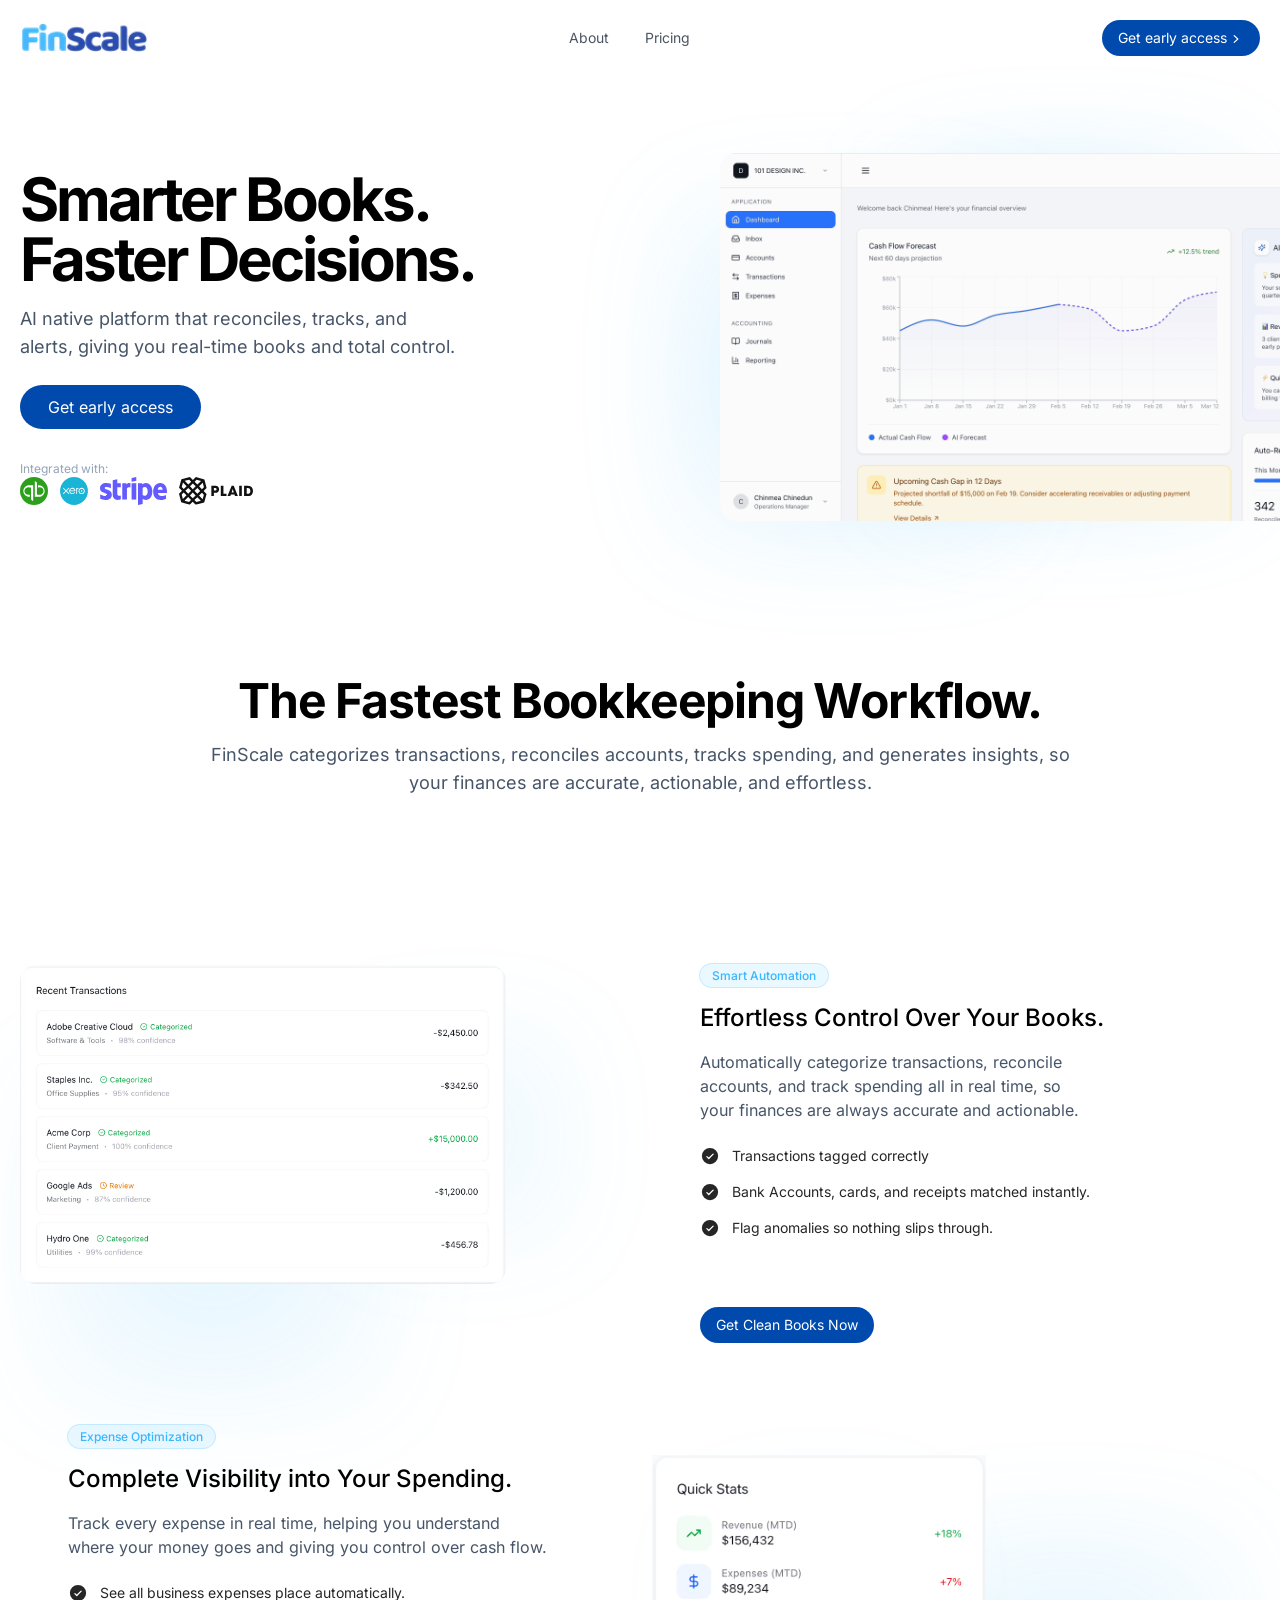
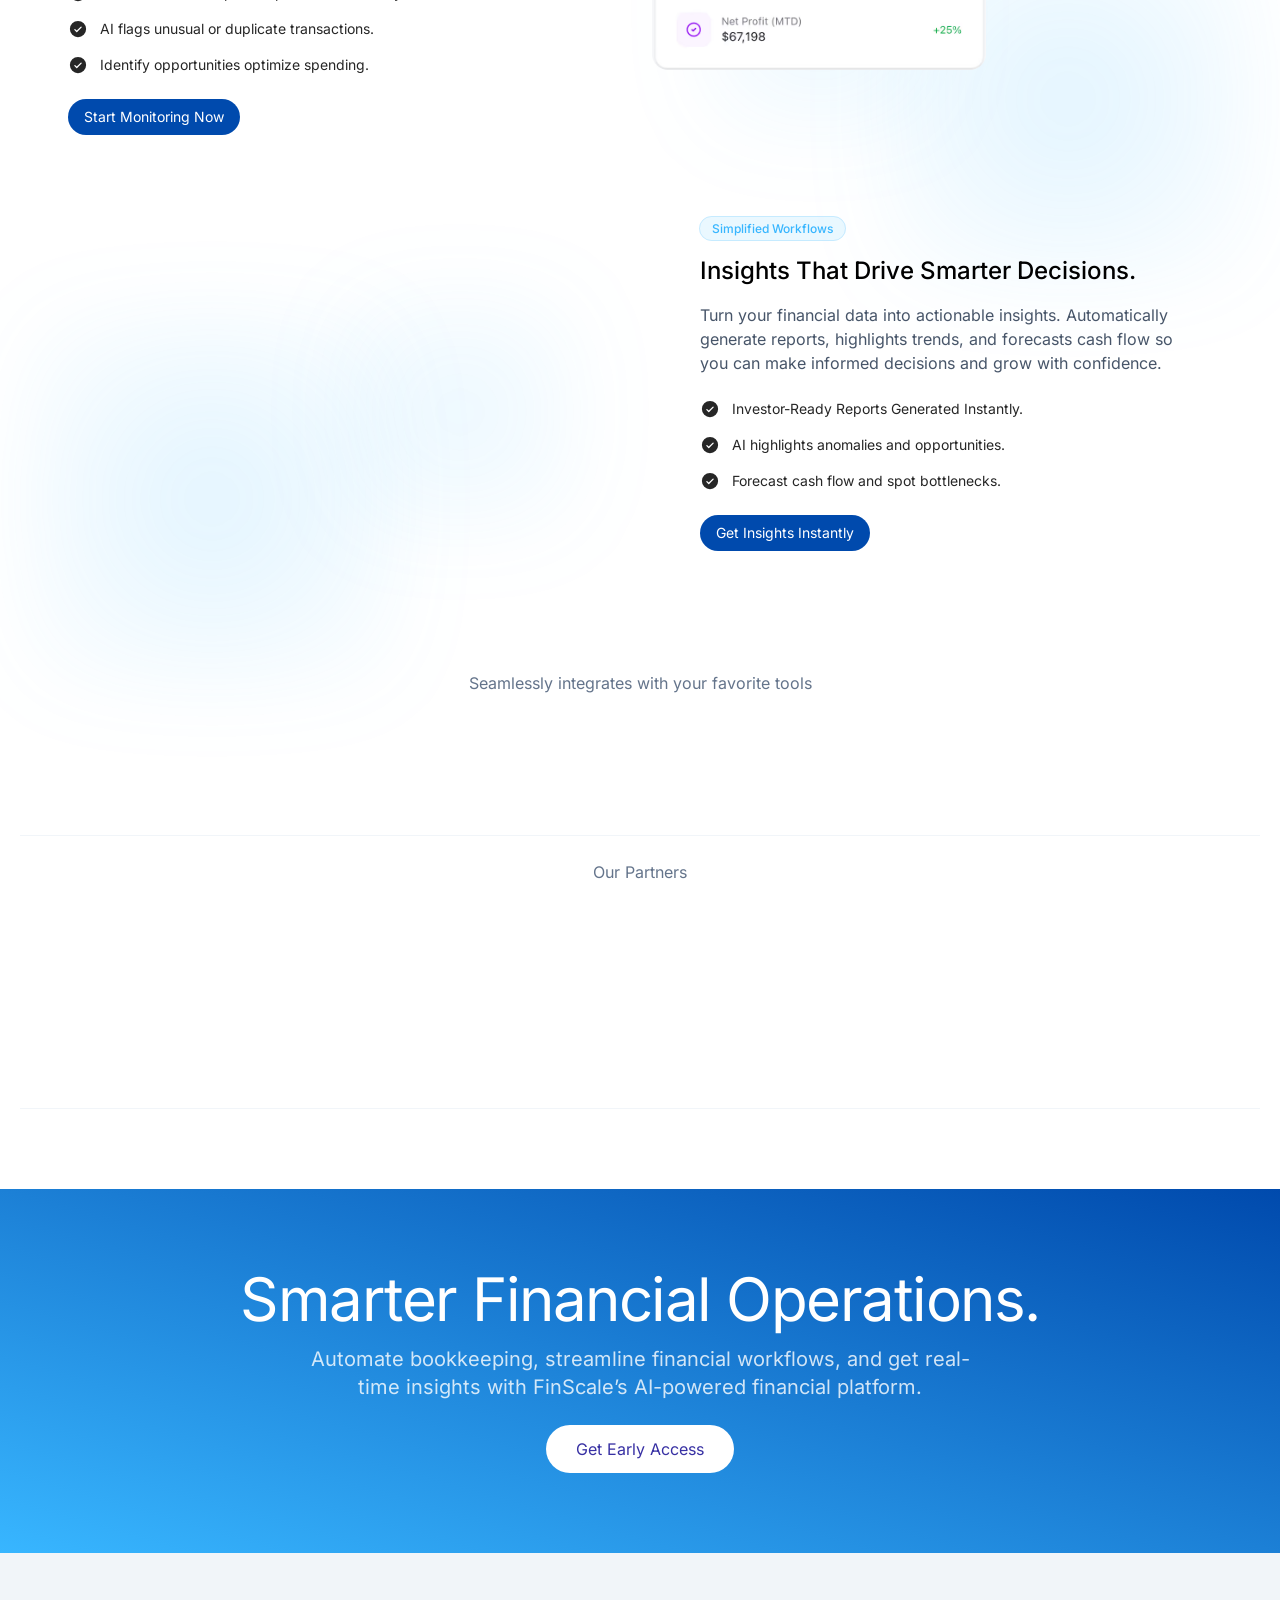
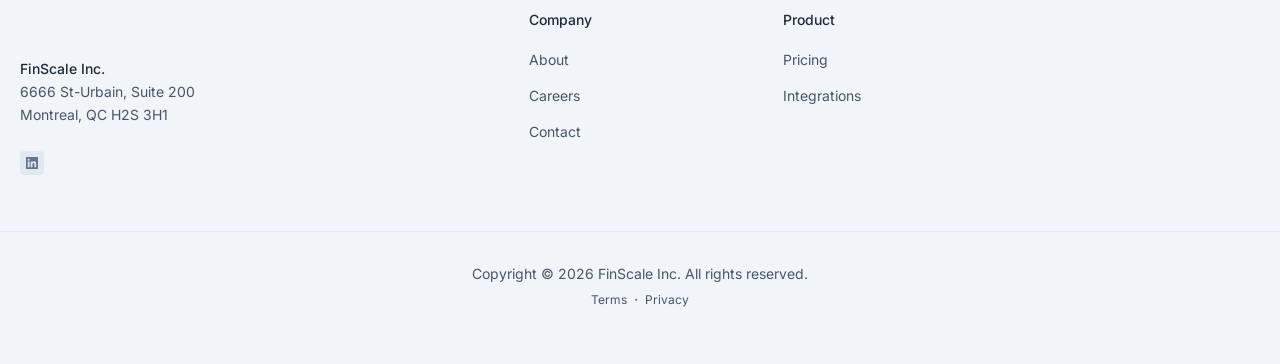
==== commit ff180bf4: "deploy: finscale-ai/fs-landing-v2@8bd8c74b001759e38c8bc54235a52db29cdb5062" ====
--- a/index.html
+++ b/index.html
@@ -1,4 +1,4 @@
-<!DOCTYPE html><html lang="en"> <head><meta charset="UTF-8"><meta name="viewport" content="width=device-width"><link rel="icon" type="image/svg+xml" href="/favicon.ico"><meta name="generator" content="Astro v5.16.5"><title>FinScale - Smarter Books. Faster Descisions</title><link rel="canonical" href="https://finscale.ai/"><meta name="description" content="FinScale - Smarter Books. Faster Descisions"><meta name="robots" content="index, follow"><meta property="og:title" content="FinScale - Smarter Books. Faster Descisions"><meta property="og:type" content="website"><meta property="og:image" content="https://finscale.ai/opengraph.jpg"><meta property="og:url" content="https://finscale.ai/"><meta property="og:image:url" content="https://finscale.ai/opengraph.jpg"><meta property="og:image:alt" content="Astroship Homepage Screenshot"><meta name="twitter:card" content="summary_large_image"><meta name="twitter:site" content="@web3templates"><meta name="twitter:creator" content="@surjithctly"><!-- Enable this if you want to use Astro ViewTransitions  --><meta name="astro-view-transitions-enabled" content="true"><meta name="astro-view-transitions-fallback" content="animate"><script type="module" src="/_astro/ClientRouter.astro_astro_type_script_index_0_lang.QW52Ox2j.js"></script><link rel="stylesheet" href="/_astro/about.DY68ilFn.css">
+<!DOCTYPE html><html lang="en"> <head><meta charset="UTF-8"><meta name="viewport" content="width=device-width"><link rel="icon" type="image/svg+xml" href="/favicon.ico"><meta name="generator" content="Astro v5.16.7"><title>FinScale - Smarter Books. Faster Descisions</title><link rel="canonical" href="https://finscale.ai/"><meta name="description" content="FinScale - Smarter Books. Faster Descisions"><meta name="robots" content="index, follow"><meta property="og:title" content="FinScale - Smarter Books. Faster Descisions"><meta property="og:type" content="website"><meta property="og:image" content="https://finscale.ai/opengraph.jpg"><meta property="og:url" content="https://finscale.ai/"><meta property="og:image:url" content="https://finscale.ai/opengraph.jpg"><meta property="og:image:alt" content="Astroship Homepage Screenshot"><meta name="twitter:card" content="summary_large_image"><meta name="twitter:site" content="@web3templates"><meta name="twitter:creator" content="@surjithctly"><!-- Enable this if you want to use Astro ViewTransitions  --><meta name="astro-view-transitions-enabled" content="true"><meta name="astro-view-transitions-fallback" content="animate"><script type="module" src="/_astro/ClientRouter.astro_astro_type_script_index_0_lang.CDGfc0hd.js"></script><link rel="stylesheet" href="/_astro/about.Da4JtuzC.css">
 <style>.astro-route-announcer{position:absolute;left:0;top:0;clip:rect(0 0 0 0);clip-path:inset(50%);overflow:hidden;white-space:nowrap;width:1px;height:1px}.astronav-sticky-header[data-astro-cid-itfz4qi6]{transition:all .3s ease;-webkit-transition:all .3s ease;will-change:transform}@keyframes astroFadeInOut{0%{opacity:1}to{opacity:0}}@keyframes astroFadeIn{0%{opacity:0;mix-blend-mode:plus-lighter}to{opacity:1;mix-blend-mode:plus-lighter}}@keyframes astroFadeOut{0%{opacity:1;mix-blend-mode:plus-lighter}to{opacity:0;mix-blend-mode:plus-lighter}}@keyframes astroSlideFromRight{0%{transform:translate(100%)}}@keyframes astroSlideFromLeft{0%{transform:translate(-100%)}}@keyframes astroSlideToRight{to{transform:translate(100%)}}@keyframes astroSlideToLeft{to{transform:translate(-100%)}}@media (prefers-reduced-motion){::view-transition-group(*),::view-transition-old(*),::view-transition-new(*){animation:none!important}[data-astro-transition-scope]{animation:none!important}}@font-face{font-family:Inter Variable;font-style:normal;font-display:swap;font-weight:100 900;src:url(/_astro/inter-cyrillic-ext-wght-normal.BOeWTOD4.woff2) format("woff2-variations");unicode-range:U+0460-052F,U+1C80-1C8A,U+20B4,U+2DE0-2DFF,U+A640-A69F,U+FE2E-FE2F}@font-face{font-family:Inter Variable;font-style:normal;font-display:swap;font-weight:100 900;src:url(/_astro/inter-cyrillic-wght-normal.DqGufNeO.woff2) format("woff2-variations");unicode-range:U+0301,U+0400-045F,U+0490-0491,U+04B0-04B1,U+2116}@font-face{font-family:Inter Variable;font-style:normal;font-display:swap;font-weight:100 900;src:url(/_astro/inter-greek-ext-wght-normal.DlzME5K_.woff2) format("woff2-variations");unicode-range:U+1F00-1FFF}@font-face{font-family:Inter Variable;font-style:normal;font-display:swap;font-weight:100 900;src:url(/_astro/inter-greek-wght-normal.CkhJZR-_.woff2) format("woff2-variations");unicode-range:U+0370-0377,U+037A-037F,U+0384-038A,U+038C,U+038E-03A1,U+03A3-03FF}@font-face{font-family:Inter Variable;font-style:normal;font-display:swap;font-weight:100 900;src:url(/_astro/inter-vietnamese-wght-normal.CBcvBZtf.woff2) format("woff2-variations");unicode-range:U+0102-0103,U+0110-0111,U+0128-0129,U+0168-0169,U+01A0-01A1,U+01AF-01B0,U+0300-0301,U+0303-0304,U+0308-0309,U+0323,U+0329,U+1EA0-1EF9,U+20AB}@font-face{font-family:Inter Variable;font-style:normal;font-display:swap;font-weight:100 900;src:url(/_astro/inter-latin-ext-wght-normal.DO1Apj_S.woff2) format("woff2-variations");unicode-range:U+0100-02BA,U+02BD-02C5,U+02C7-02CC,U+02CE-02D7,U+02DD-02FF,U+0304,U+0308,U+0329,U+1D00-1DBF,U+1E00-1E9F,U+1EF2-1EFF,U+2020,U+20A0-20AB,U+20AD-20C0,U+2113,U+2C60-2C7F,U+A720-A7FF}@font-face{font-family:Inter Variable;font-style:normal;font-display:swap;font-weight:100 900;src:url(/_astro/inter-latin-wght-normal.Dx4kXJAl.woff2) format("woff2-variations");unicode-range:U+0000-00FF,U+0131,U+0152-0153,U+02BB-02BC,U+02C6,U+02DA,U+02DC,U+0304,U+0308,U+0329,U+2000-206F,U+20AC,U+2122,U+2191,U+2193,U+2212,U+2215,U+FEFF,U+FFFD}img{content-visibility:auto}details>summary.list-none::-webkit-details-marker,details>summary.list-none::marker{display:none}
 </style><style>[data-astro-transition-scope="astro-o7bz76pi-1"] { view-transition-name: astro-o7bz76pi-1; }@layer astro { ::view-transition-old(astro-o7bz76pi-1) { animation: none; opacity: 0; mix-blend-mode: normal; }::view-transition-new(astro-o7bz76pi-1) { animation: none; mix-blend-mode: normal; }::view-transition-group(astro-o7bz76pi-1) { animation: none } }[data-astro-transition-fallback="old"] [data-astro-transition-scope="astro-o7bz76pi-1"],
 			[data-astro-transition-fallback="old"][data-astro-transition-scope="astro-o7bz76pi-1"] { animation: none; mix-blend-mode: normal; }[data-astro-transition-fallback="new"] [data-astro-transition-scope="astro-o7bz76pi-1"],
@@ -314,26 +314,7 @@
 </h2> <p class="text-white/80 mt-4 text-lg md:text-xl max-w-2xl">
 Automate bookkeeping, streamline financial workflows, and get real-time
     insights with FinScale’s AI-powered financial platform.
-</p> <div class="flex mt-6"> <a href="/demo" class="rounded-full text-center transition focus-visible:ring-2 focus-visible:ring-offset-2 focus-visible:ring-indigo-500 focus-visible:outline-none focus-visible:shadow-outline-indigo px-7 py-2.5 bg-white text-indigo-800 border-2 border-transparent">Get Early Access </a> </div> </div>  <footer class="py-14 bg-slate-100 border-t border-slate-100"> <div class="max-w-screen-xl mx-auto px-5">  <div class="grid sm:grid-cols-2 md:grid-cols-3 lg:grid-cols-5 gap-8"> <div class="sm:col-span-2 md:col-span-3 lg:col-span-2"> <a href="/" class="flex items-center"> <picture> <source srcset="/_astro/fs-logo-new_960.BbjI-kse_Z1Q2pUW.avif 120w, /_astro/fs-logo-new_960.BbjI-kse_qluVp.avif 160w" type="image/avif" sizes="120px"><source srcset="/_astro/fs-logo-new_960.BbjI-kse_Z1tg0yg.webp 120w, /_astro/fs-logo-new_960.BbjI-kse_N7Uj6.webp 160w" type="image/webp" sizes="120px">  <img src="/_astro/fs-logo-new_960.BbjI-kse_ZiFWk5.png" srcset="/_astro/fs-logo-new_960.BbjI-kse_Z1ODM0L.png 120w, /_astro/fs-logo-new_960.BbjI-kse_rJ8QA.png 160w" alt="FinScale Logo" sizes="120px" loading="lazy" decoding="async" fetchpriority="auto" width="960" height="237" class="h-8 w-auto"> </picture> </a> <p class="mt-4 text-sm text-slate-700 max-w-xs">
-FinScale automates your bookkeeping and delivers real-time insights, so you can run your business faster, cleaner, and smarter.
-</p> <div class="flex gap-3 mt-4 items-center"> <!-- <a
-            href="https://twitter.com"
-            target="_blank"
-            rel="noopener noreferrer"
-            class="bg-slate-200 hover:bg-slate-300 rounded w-6 h-6 inline-flex items-center justify-center text-slate-500">
-            <svg class="w-3 h-3" viewBox="0 0 300 300" fill="currentColor">
-              <path d="M178.57 127.15 290.27 0h-26.46l-97.03 110.38L89.34 0H0l117.13 166.93L0 300.25h26.46l102.4-116.59 81.8 116.59h89.34M36.01 19.54H76.66l187.13 262.13h-40.66"/>
-            </svg>
-            <span class="sr-only">X (formerly Twitter)</span></a
-          > --> <!-- <a
-            href="https://facebook.com/"
-            target="_blank"
-            rel="noopener noreferrer"
-            class="bg-slate-200 hover:bg-slate-300 rounded w-6 h-6 inline-flex items-center justify-center text-slate-500">
-            <Icon name="bx:bxl-facebook-circle" class="w-4 h-4" /><span
-              class="sr-only">Facebook</span
-            ></a
-          > --> <a href="https://ca.linkedin.com/company/finscale-ai" target="_blank" rel="noopener noreferrer" class="bg-slate-200 hover:bg-slate-300 rounded w-6 h-6 inline-flex items-center justify-center text-slate-500"> <svg width="1em" height="1em" class="w-4 h-4" data-icon="bx:bxl-linkedin-square">   <symbol id="ai:bx:bxl-linkedin-square" viewBox="0 0 24 24"><path d="M20 3H4a1 1 0 0 0-1 1v16a1 1 0 0 0 1 1h16a1 1 0 0 0 1-1V4a1 1 0 0 0-1-1zM8.339 18.337H5.667v-8.59h2.672v8.59zM7.003 8.574a1.548 1.548 0 1 1 0-3.096a1.548 1.548 0 0 1 0 3.096zm11.335 9.763h-2.669V14.16c0-.996-.018-2.277-1.388-2.277c-1.39 0-1.601 1.086-1.601 2.207v4.248h-2.667v-8.59h2.56v1.174h.037c.355-.675 1.227-1.387 2.524-1.387c2.704 0 3.203 1.778 3.203 4.092v4.71z" fill="currentColor"/></symbol><use href="#ai:bx:bxl-linkedin-square"></use>  </svg><span class="sr-only">Linkedin</span></a> </div> </div> <div> <h3 class="font-medium text-sm text-slate-800">Company</h3> <div class="flex flex-col mt-3"> <a href="/about" class="py-2 text-sm text-slate-600 hover:text-indigo-600"> About </a><a href="/careers" class="py-2 text-sm text-slate-600 hover:text-indigo-600"> Careers </a><a href="/contact" class="py-2 text-sm text-slate-600 hover:text-indigo-600"> Contact </a> </div> </div> <div> <h3 class="font-medium text-sm text-slate-800">Product</h3> <div class="flex flex-col mt-3"> <a href="/pricing" class="py-2 text-sm text-slate-600 hover:text-indigo-600"> Pricing </a><a href="/#integrations" class="py-2 text-sm text-slate-600 hover:text-indigo-600"> Integrations </a> </div> </div> <!-- <div>
+</p> <div class="flex mt-6"> <a href="/demo" class="rounded-full text-center transition focus-visible:ring-2 focus-visible:ring-offset-2 focus-visible:ring-indigo-500 focus-visible:outline-none focus-visible:shadow-outline-indigo px-7 py-2.5 bg-white text-indigo-800 border-2 border-transparent">Get Early Access </a> </div> </div>  <footer class="py-14 bg-slate-100 border-t border-slate-100"> <div class="max-w-screen-xl mx-auto px-5">  <div class="grid sm:grid-cols-2 md:grid-cols-3 lg:grid-cols-5 gap-8"> <div class="sm:col-span-2 md:col-span-3 lg:col-span-2"> <a href="/" class="flex items-center"> <picture> <source srcset="/_astro/fs-logo-new_960.BbjI-kse_Z1Q2pUW.avif 120w, /_astro/fs-logo-new_960.BbjI-kse_qluVp.avif 160w" type="image/avif" sizes="120px"><source srcset="/_astro/fs-logo-new_960.BbjI-kse_Z1tg0yg.webp 120w, /_astro/fs-logo-new_960.BbjI-kse_N7Uj6.webp 160w" type="image/webp" sizes="120px">  <img src="/_astro/fs-logo-new_960.BbjI-kse_ZiFWk5.png" srcset="/_astro/fs-logo-new_960.BbjI-kse_Z1ODM0L.png 120w, /_astro/fs-logo-new_960.BbjI-kse_rJ8QA.png 160w" alt="FinScale Logo" sizes="120px" loading="lazy" decoding="async" fetchpriority="auto" width="960" height="237" class="h-8 w-auto"> </picture> </a> <div class="mt-4 text-sm text-slate-600 leading-relaxed"> <p class="font-medium text-slate-800">FinScale Inc.</p> <p>6666 St-Urbain, Suite 200</p> <p>Montreal, QC H2S 3H1</p> </div> <div class="flex gap-3 mt-6 items-center"> <a href="https://ca.linkedin.com/company/finscale-ai" target="_blank" rel="noopener noreferrer" class="bg-slate-200 hover:bg-slate-300 rounded w-6 h-6 inline-flex items-center justify-center text-slate-500 transition-colors"> <svg width="1em" height="1em" class="w-4 h-4" data-icon="bx:bxl-linkedin-square">   <symbol id="ai:bx:bxl-linkedin-square" viewBox="0 0 24 24"><path d="M20 3H4a1 1 0 0 0-1 1v16a1 1 0 0 0 1 1h16a1 1 0 0 0 1-1V4a1 1 0 0 0-1-1zM8.339 18.337H5.667v-8.59h2.672v8.59zM7.003 8.574a1.548 1.548 0 1 1 0-3.096a1.548 1.548 0 0 1 0 3.096zm11.335 9.763h-2.669V14.16c0-.996-.018-2.277-1.388-2.277c-1.39 0-1.601 1.086-1.601 2.207v4.248h-2.667v-8.59h2.56v1.174h.037c.355-.675 1.227-1.387 2.524-1.387c2.704 0 3.203 1.778 3.203 4.092v4.71z" fill="currentColor"/></symbol><use href="#ai:bx:bxl-linkedin-square"></use>  </svg><span class="sr-only">Linkedin</span></a> </div> </div> <div> <h3 class="font-medium text-sm text-slate-800">Company</h3> <div class="flex flex-col mt-3"> <a href="/about" class="py-2 text-sm text-slate-600 hover:text-indigo-600"> About </a><a href="/careers" class="py-2 text-sm text-slate-600 hover:text-indigo-600"> Careers </a><a href="/contact" class="py-2 text-sm text-slate-600 hover:text-indigo-600"> Contact </a> </div> </div> <div> <h3 class="font-medium text-sm text-slate-800">Product</h3> <div class="flex flex-col mt-3"> <a href="/pricing" class="py-2 text-sm text-slate-600 hover:text-indigo-600"> Pricing </a><a href="/#integrations" class="py-2 text-sm text-slate-600 hover:text-indigo-600"> Integrations </a> </div> </div> <!-- <div>
         <h3 class="font-medium text-sm text-slate-800">Resources</h3>
         <div class="flex flex-col mt-3">
           {
@@ -347,6 +328,6 @@
           }
         </div>
       </div> --> </div>  </div> <div class="mt-14 pt-8 px-5 border-t border-slate-200"> <div class="max-w-screen-xl mx-auto px-5">  <p class="text-center text-sm text-slate-600 [text-wrap:balance]">
-Copyright © 2025 FinScale Inc. All rights reserved.
+Copyright © 2026 FinScale Inc. All rights reserved.
 </p> <p class="text-center text-xs text-slate-600 mt-2"> <a href="/terms" class="hover:text-indigo-500"> Terms</a> ・ <a href="/privacy" class="hover:text-indigo-500">
 Privacy</a> </p>  </div> </div> </footer> </body></html>
--- a/_astro/about.Da4JtuzC.css
+++ b/_astro/about.Da4JtuzC.css
@@ -0,0 +1 @@
+*,:before,:after{--tw-border-spacing-x: 0;--tw-border-spacing-y: 0;--tw-translate-x: 0;--tw-translate-y: 0;--tw-rotate: 0;--tw-skew-x: 0;--tw-skew-y: 0;--tw-scale-x: 1;--tw-scale-y: 1;--tw-pan-x: ;--tw-pan-y: ;--tw-pinch-zoom: ;--tw-scroll-snap-strictness: proximity;--tw-gradient-from-position: ;--tw-gradient-via-position: ;--tw-gradient-to-position: ;--tw-ordinal: ;--tw-slashed-zero: ;--tw-numeric-figure: ;--tw-numeric-spacing: ;--tw-numeric-fraction: ;--tw-ring-inset: ;--tw-ring-offset-width: 0px;--tw-ring-offset-color: #fff;--tw-ring-color: rgb(59 130 246 / .5);--tw-ring-offset-shadow: 0 0 #0000;--tw-ring-shadow: 0 0 #0000;--tw-shadow: 0 0 #0000;--tw-shadow-colored: 0 0 #0000;--tw-blur: ;--tw-brightness: ;--tw-contrast: ;--tw-grayscale: ;--tw-hue-rotate: ;--tw-invert: ;--tw-saturate: ;--tw-sepia: ;--tw-drop-shadow: ;--tw-backdrop-blur: ;--tw-backdrop-brightness: ;--tw-backdrop-contrast: ;--tw-backdrop-grayscale: ;--tw-backdrop-hue-rotate: ;--tw-backdrop-invert: ;--tw-backdrop-opacity: ;--tw-backdrop-saturate: ;--tw-backdrop-sepia: ;--tw-contain-size: ;--tw-contain-layout: ;--tw-contain-paint: ;--tw-contain-style: }::backdrop{--tw-border-spacing-x: 0;--tw-border-spacing-y: 0;--tw-translate-x: 0;--tw-translate-y: 0;--tw-rotate: 0;--tw-skew-x: 0;--tw-skew-y: 0;--tw-scale-x: 1;--tw-scale-y: 1;--tw-pan-x: ;--tw-pan-y: ;--tw-pinch-zoom: ;--tw-scroll-snap-strictness: proximity;--tw-gradient-from-position: ;--tw-gradient-via-position: ;--tw-gradient-to-position: ;--tw-ordinal: ;--tw-slashed-zero: ;--tw-numeric-figure: ;--tw-numeric-spacing: ;--tw-numeric-fraction: ;--tw-ring-inset: ;--tw-ring-offset-width: 0px;--tw-ring-offset-color: #fff;--tw-ring-color: rgb(59 130 246 / .5);--tw-ring-offset-shadow: 0 0 #0000;--tw-ring-shadow: 0 0 #0000;--tw-shadow: 0 0 #0000;--tw-shadow-colored: 0 0 #0000;--tw-blur: ;--tw-brightness: ;--tw-contrast: ;--tw-grayscale: ;--tw-hue-rotate: ;--tw-invert: ;--tw-saturate: ;--tw-sepia: ;--tw-drop-shadow: ;--tw-backdrop-blur: ;--tw-backdrop-brightness: ;--tw-backdrop-contrast: ;--tw-backdrop-grayscale: ;--tw-backdrop-hue-rotate: ;--tw-backdrop-invert: ;--tw-backdrop-opacity: ;--tw-backdrop-saturate: ;--tw-backdrop-sepia: ;--tw-contain-size: ;--tw-contain-layout: ;--tw-contain-paint: ;--tw-contain-style: }*,:before,:after{box-sizing:border-box;border-width:0;border-style:solid;border-color:#e5e7eb}:before,:after{--tw-content: ""}html,:host{line-height:1.5;-webkit-text-size-adjust:100%;-moz-tab-size:4;-o-tab-size:4;tab-size:4;font-family:Inter Variable,Inter,ui-sans-serif,system-ui,sans-serif,"Apple Color Emoji","Segoe UI Emoji",Segoe UI Symbol,"Noto Color Emoji";font-feature-settings:normal;font-variation-settings:normal;-webkit-tap-highlight-color:transparent}body{margin:0;line-height:inherit}hr{height:0;color:inherit;border-top-width:1px}abbr:where([title]){-webkit-text-decoration:underline dotted;text-decoration:underline dotted}h1,h2,h3,h4,h5,h6{font-size:inherit;font-weight:inherit}a{color:inherit;text-decoration:inherit}b,strong{font-weight:bolder}code,kbd,samp,pre{font-family:ui-monospace,SFMono-Regular,Menlo,Monaco,Consolas,Liberation Mono,Courier New,monospace;font-feature-settings:normal;font-variation-settings:normal;font-size:1em}small{font-size:80%}sub,sup{font-size:75%;line-height:0;position:relative;vertical-align:baseline}sub{bottom:-.25em}sup{top:-.5em}table{text-indent:0;border-color:inherit;border-collapse:collapse}button,input,optgroup,select,textarea{font-family:inherit;font-feature-settings:inherit;font-variation-settings:inherit;font-size:100%;font-weight:inherit;line-height:inherit;letter-spacing:inherit;color:inherit;margin:0;padding:0}button,select{text-transform:none}button,input:where([type=button]),input:where([type=reset]),input:where([type=submit]){-webkit-appearance:button;background-color:transparent;background-image:none}:-moz-focusring{outline:auto}:-moz-ui-invalid{box-shadow:none}progress{vertical-align:baseline}::-webkit-inner-spin-button,::-webkit-outer-spin-button{height:auto}[type=search]{-webkit-appearance:textfield;outline-offset:-2px}::-webkit-search-decoration{-webkit-appearance:none}::-webkit-file-upload-button{-webkit-appearance:button;font:inherit}summary{display:list-item}blockquote,dl,dd,h1,h2,h3,h4,h5,h6,hr,figure,p,pre{margin:0}fieldset{margin:0;padding:0}legend{padding:0}ol,ul,menu{list-style:none;margin:0;padding:0}dialog{padding:0}textarea{resize:vertical}input::-moz-placeholder,textarea::-moz-placeholder{opacity:1;color:#9ca3af}input::placeholder,textarea::placeholder{opacity:1;color:#9ca3af}button,[role=button]{cursor:pointer}:disabled{cursor:default}img,svg,video,canvas,audio,iframe,embed,object{display:block;vertical-align:middle}img,video{max-width:100%;height:auto}[hidden]:where(:not([hidden=until-found])){display:none}.container{width:100%}@media (min-width: 640px){.container{max-width:640px}}@media (min-width: 768px){.container{max-width:768px}}@media (min-width: 1024px){.container{max-width:1024px}}@media (min-width: 1280px){.container{max-width:1280px}}@media (min-width: 1536px){.container{max-width:1536px}}.prose{color:var(--tw-prose-body);max-width:65ch}.prose :where(p):not(:where([class~=not-prose],[class~=not-prose] *)){margin-top:1.25em;margin-bottom:1.25em}.prose :where([class~=lead]):not(:where([class~=not-prose],[class~=not-prose] *)){color:var(--tw-prose-lead);font-size:1.25em;line-height:1.6;margin-top:1.2em;margin-bottom:1.2em}.prose :where(a):not(:where([class~=not-prose],[class~=not-prose] *)){color:var(--tw-prose-links);text-decoration:underline;font-weight:500}.prose :where(strong):not(:where([class~=not-prose],[class~=not-prose] *)){color:var(--tw-prose-bold);font-weight:600}.prose :where(a strong):not(:where([class~=not-prose],[class~=not-prose] *)){color:inherit}.prose :where(blockquote strong):not(:where([class~=not-prose],[class~=not-prose] *)){color:inherit}.prose :where(thead th strong):not(:where([class~=not-prose],[class~=not-prose] *)){color:inherit}.prose :where(ol):not(:where([class~=not-prose],[class~=not-prose] *)){list-style-type:decimal;margin-top:1.25em;margin-bottom:1.25em;padding-inline-start:1.625em}.prose :where(ol[type=A]):not(:where([class~=not-prose],[class~=not-prose] *)){list-style-type:upper-alpha}.prose :where(ol[type=a]):not(:where([class~=not-prose],[class~=not-prose] *)){list-style-type:lower-alpha}.prose :where(ol[type=A s]):not(:where([class~=not-prose],[class~=not-prose] *)){list-style-type:upper-alpha}.prose :where(ol[type=a s]):not(:where([class~=not-prose],[class~=not-prose] *)){list-style-type:lower-alpha}.prose :where(ol[type=I]):not(:where([class~=not-prose],[class~=not-prose] *)){list-style-type:upper-roman}.prose :where(ol[type=i]):not(:where([class~=not-prose],[class~=not-prose] *)){list-style-type:lower-roman}.prose :where(ol[type=I s]):not(:where([class~=not-prose],[class~=not-prose] *)){list-style-type:upper-roman}.prose :where(ol[type=i s]):not(:where([class~=not-prose],[class~=not-prose] *)){list-style-type:lower-roman}.prose :where(ol[type="1"]):not(:where([class~=not-prose],[class~=not-prose] *)){list-style-type:decimal}.prose :where(ul):not(:where([class~=not-prose],[class~=not-prose] *)){list-style-type:disc;margin-top:1.25em;margin-bottom:1.25em;padding-inline-start:1.625em}.prose :where(ol>li):not(:where([class~=not-prose],[class~=not-prose] *))::marker{font-weight:400;color:var(--tw-prose-counters)}.prose :where(ul>li):not(:where([class~=not-prose],[class~=not-prose] *))::marker{color:var(--tw-prose-bullets)}.prose :where(dt):not(:where([class~=not-prose],[class~=not-prose] *)){color:var(--tw-prose-headings);font-weight:600;margin-top:1.25em}.prose :where(hr):not(:where([class~=not-prose],[class~=not-prose] *)){border-color:var(--tw-prose-hr);border-top-width:1px;margin-top:3em;margin-bottom:3em}.prose :where(blockquote):not(:where([class~=not-prose],[class~=not-prose] *)){font-weight:500;font-style:italic;color:var(--tw-prose-quotes);border-inline-start-width:.25rem;border-inline-start-color:var(--tw-prose-quote-borders);quotes:"“""”""‘""’";margin-top:1.6em;margin-bottom:1.6em;padding-inline-start:1em}.prose :where(blockquote p:first-of-type):not(:where([class~=not-prose],[class~=not-prose] *)):before{content:open-quote}.prose :where(blockquote p:last-of-type):not(:where([class~=not-prose],[class~=not-prose] *)):after{content:close-quote}.prose :where(h1):not(:where([class~=not-prose],[class~=not-prose] *)){color:var(--tw-prose-headings);font-weight:800;font-size:2.25em;margin-top:0;margin-bottom:.8888889em;line-height:1.1111111}.prose :where(h1 strong):not(:where([class~=not-prose],[class~=not-prose] *)){font-weight:900;color:inherit}.prose :where(h2):not(:where([class~=not-prose],[class~=not-prose] *)){color:var(--tw-prose-headings);font-weight:700;font-size:1.5em;margin-top:2em;margin-bottom:1em;line-height:1.3333333}.prose :where(h2 strong):not(:where([class~=not-prose],[class~=not-prose] *)){font-weight:800;color:inherit}.prose :where(h3):not(:where([class~=not-prose],[class~=not-prose] *)){color:var(--tw-prose-headings);font-weight:600;font-size:1.25em;margin-top:1.6em;margin-bottom:.6em;line-height:1.6}.prose :where(h3 strong):not(:where([class~=not-prose],[class~=not-prose] *)){font-weight:700;color:inherit}.prose :where(h4):not(:where([class~=not-prose],[class~=not-prose] *)){color:var(--tw-prose-headings);font-weight:600;margin-top:1.5em;margin-bottom:.5em;line-height:1.5}.prose :where(h4 strong):not(:where([class~=not-prose],[class~=not-prose] *)){font-weight:700;color:inherit}.prose :where(img):not(:where([class~=not-prose],[class~=not-prose] *)){margin-top:2em;margin-bottom:2em}.prose :where(picture):not(:where([class~=not-prose],[class~=not-prose] *)){display:block;margin-top:2em;margin-bottom:2em}.prose :where(video):not(:where([class~=not-prose],[class~=not-prose] *)){margin-top:2em;margin-bottom:2em}.prose :where(kbd):not(:where([class~=not-prose],[class~=not-prose] *)){font-weight:500;font-family:inherit;color:var(--tw-prose-kbd);box-shadow:0 0 0 1px var(--tw-prose-kbd-shadows),0 3px 0 var(--tw-prose-kbd-shadows);font-size:.875em;border-radius:.3125rem;padding-top:.1875em;padding-inline-end:.375em;padding-bottom:.1875em;padding-inline-start:.375em}.prose :where(code):not(:where([class~=not-prose],[class~=not-prose] *)){color:var(--tw-prose-code);font-weight:600;font-size:.875em}.prose :where(code):not(:where([class~=not-prose],[class~=not-prose] *)):before{content:"`"}.prose :where(code):not(:where([class~=not-prose],[class~=not-prose] *)):after{content:"`"}.prose :where(a code):not(:where([class~=not-prose],[class~=not-prose] *)){color:inherit}.prose :where(h1 code):not(:where([class~=not-prose],[class~=not-prose] *)){color:inherit}.prose :where(h2 code):not(:where([class~=not-prose],[class~=not-prose] *)){color:inherit;font-size:.875em}.prose :where(h3 code):not(:where([class~=not-prose],[class~=not-prose] *)){color:inherit;font-size:.9em}.prose :where(h4 code):not(:where([class~=not-prose],[class~=not-prose] *)){color:inherit}.prose :where(blockquote code):not(:where([class~=not-prose],[class~=not-prose] *)){color:inherit}.prose :where(thead th code):not(:where([class~=not-prose],[class~=not-prose] *)){color:inherit}.prose :where(pre):not(:where([class~=not-prose],[class~=not-prose] *)){color:var(--tw-prose-pre-code);background-color:var(--tw-prose-pre-bg);overflow-x:auto;font-weight:400;font-size:.875em;line-height:1.7142857;margin-top:1.7142857em;margin-bottom:1.7142857em;border-radius:.375rem;padding-top:.8571429em;padding-inline-end:1.1428571em;padding-bottom:.8571429em;padding-inline-start:1.1428571em}.prose :where(pre code):not(:where([class~=not-prose],[class~=not-prose] *)){background-color:transparent;border-width:0;border-radius:0;padding:0;font-weight:inherit;color:inherit;font-size:inherit;font-family:inherit;line-height:inherit}.prose :where(pre code):not(:where([class~=not-prose],[class~=not-prose] *)):before{content:none}.prose :where(pre code):not(:where([class~=not-prose],[class~=not-prose] *)):after{content:none}.prose :where(table):not(:where([class~=not-prose],[class~=not-prose] *)){width:100%;table-layout:auto;margin-top:2em;margin-bottom:2em;font-size:.875em;line-height:1.7142857}.prose :where(thead):not(:where([class~=not-prose],[class~=not-prose] *)){border-bottom-width:1px;border-bottom-color:var(--tw-prose-th-borders)}.prose :where(thead th):not(:where([class~=not-prose],[class~=not-prose] *)){color:var(--tw-prose-headings);font-weight:600;vertical-align:bottom;padding-inline-end:.5714286em;padding-bottom:.5714286em;padding-inline-start:.5714286em}.prose :where(tbody tr):not(:where([class~=not-prose],[class~=not-prose] *)){border-bottom-width:1px;border-bottom-color:var(--tw-prose-td-borders)}.prose :where(tbody tr:last-child):not(:where([class~=not-prose],[class~=not-prose] *)){border-bottom-width:0}.prose :where(tbody td):not(:where([class~=not-prose],[class~=not-prose] *)){vertical-align:baseline}.prose :where(tfoot):not(:where([class~=not-prose],[class~=not-prose] *)){border-top-width:1px;border-top-color:var(--tw-prose-th-borders)}.prose :where(tfoot td):not(:where([class~=not-prose],[class~=not-prose] *)){vertical-align:top}.prose :where(th,td):not(:where([class~=not-prose],[class~=not-prose] *)){text-align:start}.prose :where(figure>*):not(:where([class~=not-prose],[class~=not-prose] *)){margin-top:0;margin-bottom:0}.prose :where(figcaption):not(:where([class~=not-prose],[class~=not-prose] *)){color:var(--tw-prose-captions);font-size:.875em;line-height:1.4285714;margin-top:.8571429em}.prose{--tw-prose-body: #374151;--tw-prose-headings: #111827;--tw-prose-lead: #4b5563;--tw-prose-links: #111827;--tw-prose-bold: #111827;--tw-prose-counters: #6b7280;--tw-prose-bullets: #d1d5db;--tw-prose-hr: #e5e7eb;--tw-prose-quotes: #111827;--tw-prose-quote-borders: #e5e7eb;--tw-prose-captions: #6b7280;--tw-prose-kbd: #111827;--tw-prose-kbd-shadows: rgb(17 24 39 / 10%);--tw-prose-code: #111827;--tw-prose-pre-code: #e5e7eb;--tw-prose-pre-bg: #1f2937;--tw-prose-th-borders: #d1d5db;--tw-prose-td-borders: #e5e7eb;--tw-prose-invert-body: #d1d5db;--tw-prose-invert-headings: #fff;--tw-prose-invert-lead: #9ca3af;--tw-prose-invert-links: #fff;--tw-prose-invert-bold: #fff;--tw-prose-invert-counters: #9ca3af;--tw-prose-invert-bullets: #4b5563;--tw-prose-invert-hr: #374151;--tw-prose-invert-quotes: #f3f4f6;--tw-prose-invert-quote-borders: #374151;--tw-prose-invert-captions: #9ca3af;--tw-prose-invert-kbd: #fff;--tw-prose-invert-kbd-shadows: rgb(255 255 255 / 10%);--tw-prose-invert-code: #fff;--tw-prose-invert-pre-code: #d1d5db;--tw-prose-invert-pre-bg: rgb(0 0 0 / 50%);--tw-prose-invert-th-borders: #4b5563;--tw-prose-invert-td-borders: #374151;font-size:1rem;line-height:1.75}.prose :where(picture>img):not(:where([class~=not-prose],[class~=not-prose] *)){margin-top:0;margin-bottom:0}.prose :where(li):not(:where([class~=not-prose],[class~=not-prose] *)){margin-top:.5em;margin-bottom:.5em}.prose :where(ol>li):not(:where([class~=not-prose],[class~=not-prose] *)){padding-inline-start:.375em}.prose :where(ul>li):not(:where([class~=not-prose],[class~=not-prose] *)){padding-inline-start:.375em}.prose :where(.prose>ul>li p):not(:where([class~=not-prose],[class~=not-prose] *)){margin-top:.75em;margin-bottom:.75em}.prose :where(.prose>ul>li>p:first-child):not(:where([class~=not-prose],[class~=not-prose] *)){margin-top:1.25em}.prose :where(.prose>ul>li>p:last-child):not(:where([class~=not-prose],[class~=not-prose] *)){margin-bottom:1.25em}.prose :where(.prose>ol>li>p:first-child):not(:where([class~=not-prose],[class~=not-prose] *)){margin-top:1.25em}.prose :where(.prose>ol>li>p:last-child):not(:where([class~=not-prose],[class~=not-prose] *)){margin-bottom:1.25em}.prose :where(ul ul,ul ol,ol ul,ol ol):not(:where([class~=not-prose],[class~=not-prose] *)){margin-top:.75em;margin-bottom:.75em}.prose :where(dl):not(:where([class~=not-prose],[class~=not-prose] *)){margin-top:1.25em;margin-bottom:1.25em}.prose :where(dd):not(:where([class~=not-prose],[class~=not-prose] *)){margin-top:.5em;padding-inline-start:1.625em}.prose :where(hr+*):not(:where([class~=not-prose],[class~=not-prose] *)){margin-top:0}.prose :where(h2+*):not(:where([class~=not-prose],[class~=not-prose] *)){margin-top:0}.prose :where(h3+*):not(:where([class~=not-prose],[class~=not-prose] *)){margin-top:0}.prose :where(h4+*):not(:where([class~=not-prose],[class~=not-prose] *)){margin-top:0}.prose :where(thead th:first-child):not(:where([class~=not-prose],[class~=not-prose] *)){padding-inline-start:0}.prose :where(thead th:last-child):not(:where([class~=not-prose],[class~=not-prose] *)){padding-inline-end:0}.prose :where(tbody td,tfoot td):not(:where([class~=not-prose],[class~=not-prose] *)){padding-top:.5714286em;padding-inline-end:.5714286em;padding-bottom:.5714286em;padding-inline-start:.5714286em}.prose :where(tbody td:first-child,tfoot td:first-child):not(:where([class~=not-prose],[class~=not-prose] *)){padding-inline-start:0}.prose :where(tbody td:last-child,tfoot td:last-child):not(:where([class~=not-prose],[class~=not-prose] *)){padding-inline-end:0}.prose :where(figure):not(:where([class~=not-prose],[class~=not-prose] *)){margin-top:2em;margin-bottom:2em}.prose :where(.prose>:first-child):not(:where([class~=not-prose],[class~=not-prose] *)){margin-top:0}.prose :where(.prose>:last-child):not(:where([class~=not-prose],[class~=not-prose] *)){margin-bottom:0}.sr-only{position:absolute;width:1px;height:1px;padding:0;margin:-1px;overflow:hidden;clip:rect(0,0,0,0);white-space:nowrap;border-width:0}.visible{visibility:visible}.static{position:static}.absolute{position:absolute}.relative{position:relative}.sticky{position:sticky}.inset-0{inset:0}.-top-10{top:-2.5rem}.-top-3{top:-.75rem}.left-0{left:0}.left-1\/2{left:50%}.left-10{left:2.5rem}.left-2{left:.5rem}.right-0{right:0}.right-1\/3{right:33.333333%}.right-10{right:2.5rem}.right-56{right:14rem}.top-0{top:0}.top-1\/3{top:33.333333%}.top-1\/4{top:25%}.top-10{top:2.5rem}.top-8{top:2rem}.isolate{isolation:isolate}.-z-10{z-index:-10}.z-10{z-index:10}.z-20{z-index:20}.z-50{z-index:50}.order-1{order:1}.order-2{order:2}.order-3{order:3}.order-first{order:-9999}.mx-auto{margin-left:auto;margin-right:auto}.my-2{margin-top:.5rem;margin-bottom:.5rem}.my-24{margin-top:6rem;margin-bottom:6rem}.-ml-2{margin-left:-.5rem}.-ml-px{margin-left:-1px}.-mt-16{margin-top:-4rem}.-mt-2{margin-top:-.5rem}.mb-2{margin-bottom:.5rem}.mb-3{margin-bottom:.75rem}.mb-4{margin-bottom:1rem}.mb-5{margin-bottom:1.25rem}.ml-1{margin-left:.25rem}.mr-1{margin-right:.25rem}.mt-0\.5{margin-top:.125rem}.mt-1{margin-top:.25rem}.mt-10{margin-top:2.5rem}.mt-12{margin-top:3rem}.mt-14{margin-top:3.5rem}.mt-16{margin-top:4rem}.mt-2{margin-top:.5rem}.mt-20{margin-top:5rem}.mt-24{margin-top:6rem}.mt-3{margin-top:.75rem}.mt-32{margin-top:8rem}.mt-4{margin-top:1rem}.mt-5{margin-top:1.25rem}.mt-6{margin-top:1.5rem}.mt-8{margin-top:2rem}.mt-px{margin-top:1px}.block{display:block}.inline-block{display:inline-block}.flex{display:flex}.inline-flex{display:inline-flex}.table{display:table}.grid{display:grid}.hidden{display:none}.aspect-square{aspect-ratio:1 / 1}.h-10{height:2.5rem}.h-12{height:3rem}.h-16{height:4rem}.h-24{height:6rem}.h-3{height:.75rem}.h-32{height:8rem}.h-36{height:9rem}.h-4{height:1rem}.h-44{height:11rem}.h-5{height:1.25rem}.h-6{height:1.5rem}.h-64{height:16rem}.h-7{height:1.75rem}.h-8{height:2rem}.h-96{height:24rem}.h-auto{height:auto}.h-full{height:100%}.min-h-\[calc\(100vh-20rem\)\]{min-height:calc(100vh - 20rem)}.w-10{width:2.5rem}.w-12{width:3rem}.w-16{width:4rem}.w-3{width:.75rem}.w-4{width:1rem}.w-44{width:11rem}.w-5{width:1.25rem}.w-6{width:1.5rem}.w-64{width:16rem}.w-8{width:2rem}.w-96{width:24rem}.w-\[55\%\]{width:55%}.w-\[80\%\]{width:80%}.w-\[calc\(100vw-5\.75rem\)\]{width:calc(100vw - 5.75rem)}.w-auto{width:auto}.w-full{width:100%}.min-w-full{min-width:100%}.min-w-max{min-width:-moz-max-content;min-width:max-content}.max-w-2xl{max-width:42rem}.max-w-3xl{max-width:48rem}.max-w-4xl{max-width:56rem}.max-w-5xl{max-width:64rem}.max-w-lg{max-width:32rem}.max-w-md{max-width:28rem}.max-w-screen-xl{max-width:1280px}.max-w-xl{max-width:36rem}.flex-shrink-0,.shrink-0{flex-shrink:0}.grow{flex-grow:1}.origin-top-left{transform-origin:top left}.origin-top-right{transform-origin:top right}.-translate-x-1\/2{--tw-translate-x: -50%;transform:translate(var(--tw-translate-x),var(--tw-translate-y)) rotate(var(--tw-rotate)) skew(var(--tw-skew-x)) skewY(var(--tw-skew-y)) scaleX(var(--tw-scale-x)) scaleY(var(--tw-scale-y))}.-translate-y-3{--tw-translate-y: -.75rem;transform:translate(var(--tw-translate-x),var(--tw-translate-y)) rotate(var(--tw-rotate)) skew(var(--tw-skew-x)) skewY(var(--tw-skew-y)) scaleX(var(--tw-scale-x)) scaleY(var(--tw-scale-y))}.translate-x-2\/3{--tw-translate-x: 66.666667%;transform:translate(var(--tw-translate-x),var(--tw-translate-y)) rotate(var(--tw-rotate)) skew(var(--tw-skew-x)) skewY(var(--tw-skew-y)) scaleX(var(--tw-scale-x)) scaleY(var(--tw-scale-y))}.transform{transform:translate(var(--tw-translate-x),var(--tw-translate-y)) rotate(var(--tw-rotate)) skew(var(--tw-skew-x)) skewY(var(--tw-skew-y)) scaleX(var(--tw-scale-x)) scaleY(var(--tw-scale-y))}.cursor-pointer{cursor:pointer}.snap-x{scroll-snap-type:x var(--tw-scroll-snap-strictness)}.snap-mandatory{--tw-scroll-snap-strictness: mandatory}.snap-start{scroll-snap-align:start}.snap-always{scroll-snap-stop:always}.scroll-m-5{scroll-margin:1.25rem}.list-none{list-style-type:none}.grid-cols-5{grid-template-columns:repeat(5,minmax(0,1fr))}.flex-col{flex-direction:column}.flex-wrap{flex-wrap:wrap}.flex-nowrap{flex-wrap:nowrap}.place-items-center{place-items:center}.items-start{align-items:flex-start}.items-center{align-items:center}.items-baseline{align-items:baseline}.items-stretch{align-items:stretch}.justify-start{justify-content:flex-start}.justify-end{justify-content:flex-end}.justify-center{justify-content:center}.justify-between{justify-content:space-between}.gap-0{gap:0px}.gap-1{gap:.25rem}.gap-10{gap:2.5rem}.gap-12{gap:3rem}.gap-2{gap:.5rem}.gap-3{gap:.75rem}.gap-4{gap:1rem}.gap-6{gap:1.5rem}.gap-8{gap:2rem}.gap-px{gap:1px}.gap-x-10{-moz-column-gap:2.5rem;column-gap:2.5rem}.gap-x-3{-moz-column-gap:.75rem;column-gap:.75rem}.gap-x-8{-moz-column-gap:2rem;column-gap:2rem}.gap-y-12{row-gap:3rem}.gap-y-24{row-gap:6rem}.gap-y-4{row-gap:1rem}.space-x-3>:not([hidden])~:not([hidden]){--tw-space-x-reverse: 0;margin-right:calc(.75rem * var(--tw-space-x-reverse));margin-left:calc(.75rem * calc(1 - var(--tw-space-x-reverse)))}.space-y-3>:not([hidden])~:not([hidden]){--tw-space-y-reverse: 0;margin-top:calc(.75rem * calc(1 - var(--tw-space-y-reverse)));margin-bottom:calc(.75rem * var(--tw-space-y-reverse))}.divide-y>:not([hidden])~:not([hidden]){--tw-divide-y-reverse: 0;border-top-width:calc(1px * calc(1 - var(--tw-divide-y-reverse)));border-bottom-width:calc(1px * var(--tw-divide-y-reverse))}.divide-neutral-200>:not([hidden])~:not([hidden]){--tw-divide-opacity: 1;border-color:rgb(229 229 229 / var(--tw-divide-opacity, 1))}.place-self-center{place-self:center}.overflow-hidden{overflow:hidden}.overflow-x-auto{overflow-x:auto}.overflow-x-clip{overflow-x:clip}.whitespace-nowrap{white-space:nowrap}.rounded{border-radius:.25rem}.rounded-2xl{border-radius:1rem}.rounded-full{border-radius:9999px}.rounded-lg{border-radius:.5rem}.rounded-md{border-radius:.375rem}.rounded-xl{border-radius:.75rem}.rounded-t-md{border-top-left-radius:.375rem;border-top-right-radius:.375rem}.border{border-width:1px}.border-2{border-width:2px}.border-y{border-top-width:1px;border-bottom-width:1px}.border-b{border-bottom-width:1px}.border-l{border-left-width:1px}.border-t{border-top-width:1px}.border-\[\#38b6ff\]\/20{border-color:#38b6ff33}.border-fsdark{--tw-border-opacity: 1;border-color:rgb(0 74 173 / var(--tw-border-opacity, 1))}.border-fslight{--tw-border-opacity: 1;border-color:rgb(56 182 255 / var(--tw-border-opacity, 1))}.border-gray-200{--tw-border-opacity: 1;border-color:rgb(229 231 235 / var(--tw-border-opacity, 1))}.border-indigo-100{--tw-border-opacity: 1;border-color:rgb(224 231 255 / var(--tw-border-opacity, 1))}.border-indigo-200{--tw-border-opacity: 1;border-color:rgb(199 210 254 / var(--tw-border-opacity, 1))}.border-indigo-500{--tw-border-opacity: 1;border-color:rgb(99 102 241 / var(--tw-border-opacity, 1))}.border-neutral-200{--tw-border-opacity: 1;border-color:rgb(229 229 229 / var(--tw-border-opacity, 1))}.border-orange-200{--tw-border-opacity: 1;border-color:rgb(254 215 170 / var(--tw-border-opacity, 1))}.border-purple-200{--tw-border-opacity: 1;border-color:rgb(233 213 255 / var(--tw-border-opacity, 1))}.border-slate-100{--tw-border-opacity: 1;border-color:rgb(241 245 249 / var(--tw-border-opacity, 1))}.border-slate-200{--tw-border-opacity: 1;border-color:rgb(226 232 240 / var(--tw-border-opacity, 1))}.border-slate-300{--tw-border-opacity: 1;border-color:rgb(203 213 225 / var(--tw-border-opacity, 1))}.border-transparent{border-color:transparent}.bg-\[\#004aad\]{--tw-bg-opacity: 1;background-color:rgb(0 74 173 / var(--tw-bg-opacity, 1))}.bg-\[\#38b6ff\]\/10{background-color:#38b6ff1a}.bg-fslight{--tw-bg-opacity: 1;background-color:rgb(56 182 255 / var(--tw-bg-opacity, 1))}.bg-gray-100{--tw-bg-opacity: 1;background-color:rgb(243 244 246 / var(--tw-bg-opacity, 1))}.bg-gray-200{--tw-bg-opacity: 1;background-color:rgb(229 231 235 / var(--tw-bg-opacity, 1))}.bg-gray-50{--tw-bg-opacity: 1;background-color:rgb(249 250 251 / var(--tw-bg-opacity, 1))}.bg-gray-50\/60{background-color:#f9fafb99}.bg-indigo-100{--tw-bg-opacity: 1;background-color:rgb(224 231 255 / var(--tw-bg-opacity, 1))}.bg-indigo-50{--tw-bg-opacity: 1;background-color:rgb(238 242 255 / var(--tw-bg-opacity, 1))}.bg-orange-100{--tw-bg-opacity: 1;background-color:rgb(255 237 213 / var(--tw-bg-opacity, 1))}.bg-purple-100{--tw-bg-opacity: 1;background-color:rgb(243 232 255 / var(--tw-bg-opacity, 1))}.bg-purple-50{--tw-bg-opacity: 1;background-color:rgb(250 245 255 / var(--tw-bg-opacity, 1))}.bg-slate-100{--tw-bg-opacity: 1;background-color:rgb(241 245 249 / var(--tw-bg-opacity, 1))}.bg-slate-200{--tw-bg-opacity: 1;background-color:rgb(226 232 240 / var(--tw-bg-opacity, 1))}.bg-white{--tw-bg-opacity: 1;background-color:rgb(255 255 255 / var(--tw-bg-opacity, 1))}.bg-white\/80{background-color:#fffc}.bg-gradient-radial{background-image:radial-gradient(var(--tw-gradient-stops))}.bg-gradient-to-b{background-image:linear-gradient(to bottom,var(--tw-gradient-stops))}.bg-gradient-to-bl{background-image:linear-gradient(to bottom left,var(--tw-gradient-stops))}.bg-gradient-to-t{background-image:linear-gradient(to top,var(--tw-gradient-stops))}.from-fsdark{--tw-gradient-from: #004aad var(--tw-gradient-from-position);--tw-gradient-to: rgb(0 74 173 / 0) var(--tw-gradient-to-position);--tw-gradient-stops: var(--tw-gradient-from), var(--tw-gradient-to)}.from-fslight\/10{--tw-gradient-from: rgb(56 182 255 / .1) var(--tw-gradient-from-position);--tw-gradient-to: rgb(56 182 255 / 0) var(--tw-gradient-to-position);--tw-gradient-stops: var(--tw-gradient-from), var(--tw-gradient-to)}.from-fslight\/15{--tw-gradient-from: rgb(56 182 255 / .15) var(--tw-gradient-from-position);--tw-gradient-to: rgb(56 182 255 / 0) var(--tw-gradient-to-position);--tw-gradient-stops: var(--tw-gradient-from), var(--tw-gradient-to)}.from-fslight\/20{--tw-gradient-from: rgb(56 182 255 / .2) var(--tw-gradient-from-position);--tw-gradient-to: rgb(56 182 255 / 0) var(--tw-gradient-to-position);--tw-gradient-stops: var(--tw-gradient-from), var(--tw-gradient-to)}.from-fslight\/30{--tw-gradient-from: rgb(56 182 255 / .3) var(--tw-gradient-from-position);--tw-gradient-to: rgb(56 182 255 / 0) var(--tw-gradient-to-position);--tw-gradient-stops: var(--tw-gradient-from), var(--tw-gradient-to)}.from-gray-50{--tw-gradient-from: #f9fafb var(--tw-gradient-from-position);--tw-gradient-to: rgb(249 250 251 / 0) var(--tw-gradient-to-position);--tw-gradient-stops: var(--tw-gradient-from), var(--tw-gradient-to)}.from-indigo-100{--tw-gradient-from: #e0e7ff var(--tw-gradient-from-position);--tw-gradient-to: rgb(224 231 255 / 0) var(--tw-gradient-to-position);--tw-gradient-stops: var(--tw-gradient-from), var(--tw-gradient-to)}.from-indigo-600{--tw-gradient-from: #4f46e5 var(--tw-gradient-from-position);--tw-gradient-to: rgb(79 70 229 / 0) var(--tw-gradient-to-position);--tw-gradient-stops: var(--tw-gradient-from), var(--tw-gradient-to)}.from-indigo-900{--tw-gradient-from: #312e81 var(--tw-gradient-from-position);--tw-gradient-to: rgb(49 46 129 / 0) var(--tw-gradient-to-position);--tw-gradient-stops: var(--tw-gradient-from), var(--tw-gradient-to)}.from-purple-100{--tw-gradient-from: #f3e8ff var(--tw-gradient-from-position);--tw-gradient-to: rgb(243 232 255 / 0) var(--tw-gradient-to-position);--tw-gradient-stops: var(--tw-gradient-from), var(--tw-gradient-to)}.via-transparent{--tw-gradient-to: rgb(0 0 0 / 0) var(--tw-gradient-to-position);--tw-gradient-stops: var(--tw-gradient-from), transparent var(--tw-gradient-via-position), var(--tw-gradient-to)}.to-fslight{--tw-gradient-to: #38b6ff var(--tw-gradient-to-position)}.to-indigo-300{--tw-gradient-to: #a5b4fc var(--tw-gradient-to-position)}.to-indigo-700{--tw-gradient-to: #4338ca var(--tw-gradient-to-position)}.bg-clip-text{-webkit-background-clip:text;background-clip:text}.object-contain{-o-object-fit:contain;object-fit:contain}.object-cover{-o-object-fit:cover;object-fit:cover}.p-2{padding:.5rem}.p-5{padding:1.25rem}.p-6{padding:1.5rem}.p-8{padding:2rem}.px-2{padding-left:.5rem;padding-right:.5rem}.px-3{padding-left:.75rem;padding-right:.75rem}.px-4{padding-left:1rem;padding-right:1rem}.px-5{padding-left:1.25rem;padding-right:1.25rem}.px-6{padding-left:1.5rem;padding-right:1.5rem}.px-7{padding-left:1.75rem;padding-right:1.75rem}.px-8{padding-left:2rem;padding-right:2rem}.py-1{padding-top:.25rem;padding-bottom:.25rem}.py-10{padding-top:2.5rem;padding-bottom:2.5rem}.py-14{padding-top:3.5rem;padding-bottom:3.5rem}.py-2{padding-top:.5rem;padding-bottom:.5rem}.py-2\.5{padding-top:.625rem;padding-bottom:.625rem}.py-3{padding-top:.75rem;padding-bottom:.75rem}.py-5{padding-top:1.25rem;padding-bottom:1.25rem}.py-6{padding-top:1.5rem;padding-bottom:1.5rem}.py-\[20px\]{padding-top:20px;padding-bottom:20px}.py-\[8px\]{padding-top:8px;padding-bottom:8px}.pb-10{padding-bottom:2.5rem}.pt-12{padding-top:3rem}.pt-8{padding-top:2rem}.text-left{text-align:left}.text-center{text-align:center}.font-serif{font-family:ui-serif,Georgia,Cambria,Times New Roman,Times,serif}.text-2xl{font-size:1.5rem;line-height:2rem}.text-3xl{font-size:1.875rem;line-height:2.25rem}.text-4xl{font-size:2.25rem;line-height:2.5rem}.text-5xl{font-size:3rem;line-height:1}.text-6xl{font-size:3.75rem;line-height:1}.text-\[10px\]{font-size:10px}.text-lg{font-size:1.125rem;line-height:1.75rem}.text-sm{font-size:.875rem;line-height:1.25rem}.text-xl{font-size:1.25rem;line-height:1.75rem}.text-xs{font-size:.75rem;line-height:1rem}.font-bold{font-weight:700}.font-medium{font-weight:500}.font-semibold{font-weight:600}.uppercase{text-transform:uppercase}.italic{font-style:italic}.leading-none{line-height:1}.leading-relaxed{line-height:1.625}.leading-snug{line-height:1.375}.tracking-tight{letter-spacing:-.025em}.tracking-wider{letter-spacing:.05em}.text-\[\#38b6ff\]{--tw-text-opacity: 1;color:rgb(56 182 255 / var(--tw-text-opacity, 1))}.text-black{--tw-text-opacity: 1;color:rgb(0 0 0 / var(--tw-text-opacity, 1))}.text-blue-400{--tw-text-opacity: 1;color:rgb(96 165 250 / var(--tw-text-opacity, 1))}.text-fsdark{--tw-text-opacity: 1;color:rgb(0 74 173 / var(--tw-text-opacity, 1))}.text-fslight{--tw-text-opacity: 1;color:rgb(56 182 255 / var(--tw-text-opacity, 1))}.text-gray-400{--tw-text-opacity: 1;color:rgb(156 163 175 / var(--tw-text-opacity, 1))}.text-gray-500{--tw-text-opacity: 1;color:rgb(107 114 128 / var(--tw-text-opacity, 1))}.text-gray-600{--tw-text-opacity: 1;color:rgb(75 85 99 / var(--tw-text-opacity, 1))}.text-gray-700{--tw-text-opacity: 1;color:rgb(55 65 81 / var(--tw-text-opacity, 1))}.text-gray-800{--tw-text-opacity: 1;color:rgb(31 41 55 / var(--tw-text-opacity, 1))}.text-gray-900{--tw-text-opacity: 1;color:rgb(17 24 39 / var(--tw-text-opacity, 1))}.text-green-500{--tw-text-opacity: 1;color:rgb(34 197 94 / var(--tw-text-opacity, 1))}.text-indigo-500{--tw-text-opacity: 1;color:rgb(99 102 241 / var(--tw-text-opacity, 1))}.text-indigo-600{--tw-text-opacity: 1;color:rgb(79 70 229 / var(--tw-text-opacity, 1))}.text-indigo-800{--tw-text-opacity: 1;color:rgb(55 48 163 / var(--tw-text-opacity, 1))}.text-neutral-400{--tw-text-opacity: 1;color:rgb(163 163 163 / var(--tw-text-opacity, 1))}.text-neutral-500{--tw-text-opacity: 1;color:rgb(115 115 115 / var(--tw-text-opacity, 1))}.text-neutral-600{--tw-text-opacity: 1;color:rgb(82 82 82 / var(--tw-text-opacity, 1))}.text-neutral-800{--tw-text-opacity: 1;color:rgb(38 38 38 / var(--tw-text-opacity, 1))}.text-orange-600{--tw-text-opacity: 1;color:rgb(234 88 12 / var(--tw-text-opacity, 1))}.text-orange-700{--tw-text-opacity: 1;color:rgb(194 65 12 / var(--tw-text-opacity, 1))}.text-purple-600{--tw-text-opacity: 1;color:rgb(147 51 234 / var(--tw-text-opacity, 1))}.text-red-400{--tw-text-opacity: 1;color:rgb(248 113 113 / var(--tw-text-opacity, 1))}.text-red-500{--tw-text-opacity: 1;color:rgb(239 68 68 / var(--tw-text-opacity, 1))}.text-slate-300{--tw-text-opacity: 1;color:rgb(203 213 225 / var(--tw-text-opacity, 1))}.text-slate-400{--tw-text-opacity: 1;color:rgb(148 163 184 / var(--tw-text-opacity, 1))}.text-slate-500{--tw-text-opacity: 1;color:rgb(100 116 139 / var(--tw-text-opacity, 1))}.text-slate-600{--tw-text-opacity: 1;color:rgb(71 85 105 / var(--tw-text-opacity, 1))}.text-slate-700{--tw-text-opacity: 1;color:rgb(51 65 85 / var(--tw-text-opacity, 1))}.text-slate-800{--tw-text-opacity: 1;color:rgb(30 41 59 / var(--tw-text-opacity, 1))}.text-transparent{color:transparent}.text-white{--tw-text-opacity: 1;color:rgb(255 255 255 / var(--tw-text-opacity, 1))}.text-white\/70{color:#ffffffb3}.text-white\/80{color:#fffc}.line-through{text-decoration-line:line-through}.opacity-0{opacity:0}.opacity-80{opacity:.8}.shadow{--tw-shadow: 0 1px 3px 0 rgb(0 0 0 / .1), 0 1px 2px -1px rgb(0 0 0 / .1);--tw-shadow-colored: 0 1px 3px 0 var(--tw-shadow-color), 0 1px 2px -1px var(--tw-shadow-color);box-shadow:var(--tw-ring-offset-shadow, 0 0 #0000),var(--tw-ring-shadow, 0 0 #0000),var(--tw-shadow)}.shadow-2xl{--tw-shadow: 0 25px 50px -12px rgb(0 0 0 / .25);--tw-shadow-colored: 0 25px 50px -12px var(--tw-shadow-color);box-shadow:var(--tw-ring-offset-shadow, 0 0 #0000),var(--tw-ring-shadow, 0 0 #0000),var(--tw-shadow)}.shadow-lg{--tw-shadow: 0 10px 15px -3px rgb(0 0 0 / .1), 0 4px 6px -4px rgb(0 0 0 / .1);--tw-shadow-colored: 0 10px 15px -3px var(--tw-shadow-color), 0 4px 6px -4px var(--tw-shadow-color);box-shadow:var(--tw-ring-offset-shadow, 0 0 #0000),var(--tw-ring-shadow, 0 0 #0000),var(--tw-shadow)}.shadow-sm{--tw-shadow: 0 1px 2px 0 rgb(0 0 0 / .05);--tw-shadow-colored: 0 1px 2px 0 var(--tw-shadow-color);box-shadow:var(--tw-ring-offset-shadow, 0 0 #0000),var(--tw-ring-shadow, 0 0 #0000),var(--tw-shadow)}.shadow-fslight\/10{--tw-shadow-color: rgb(56 182 255 / .1);--tw-shadow: var(--tw-shadow-colored)}.shadow-indigo-100\/50{--tw-shadow-color: rgb(224 231 255 / .5);--tw-shadow: var(--tw-shadow-colored)}.shadow-slate-100{--tw-shadow-color: #f1f5f9;--tw-shadow: var(--tw-shadow-colored)}.outline-none{outline:2px solid transparent;outline-offset:2px}.outline{outline-style:solid}.ring-1{--tw-ring-offset-shadow: var(--tw-ring-inset) 0 0 0 var(--tw-ring-offset-width) var(--tw-ring-offset-color);--tw-ring-shadow: var(--tw-ring-inset) 0 0 0 calc(1px + var(--tw-ring-offset-width)) var(--tw-ring-color);box-shadow:var(--tw-ring-offset-shadow),var(--tw-ring-shadow),var(--tw-shadow, 0 0 #0000)}.ring-2{--tw-ring-offset-shadow: var(--tw-ring-inset) 0 0 0 var(--tw-ring-offset-width) var(--tw-ring-offset-color);--tw-ring-shadow: var(--tw-ring-inset) 0 0 0 calc(2px + var(--tw-ring-offset-width)) var(--tw-ring-color);box-shadow:var(--tw-ring-offset-shadow),var(--tw-ring-shadow),var(--tw-shadow, 0 0 #0000)}.ring-gray-200{--tw-ring-opacity: 1;--tw-ring-color: rgb(229 231 235 / var(--tw-ring-opacity, 1))}.ring-gray-200\/50{--tw-ring-color: rgb(229 231 235 / .5)}.ring-slate-100{--tw-ring-opacity: 1;--tw-ring-color: rgb(241 245 249 / var(--tw-ring-opacity, 1))}.ring-slate-200\/50{--tw-ring-color: rgb(226 232 240 / .5)}.ring-offset-2{--tw-ring-offset-width: 2px}.blur-2xl{--tw-blur: blur(40px);filter:var(--tw-blur) var(--tw-brightness) var(--tw-contrast) var(--tw-grayscale) var(--tw-hue-rotate) var(--tw-invert) var(--tw-saturate) var(--tw-sepia) var(--tw-drop-shadow)}.backdrop-blur-lg{--tw-backdrop-blur: blur(16px);backdrop-filter:var(--tw-backdrop-blur) var(--tw-backdrop-brightness) var(--tw-backdrop-contrast) var(--tw-backdrop-grayscale) var(--tw-backdrop-hue-rotate) var(--tw-backdrop-invert) var(--tw-backdrop-opacity) var(--tw-backdrop-saturate) var(--tw-backdrop-sepia)}.backdrop-blur-md{--tw-backdrop-blur: blur(12px);backdrop-filter:var(--tw-backdrop-blur) var(--tw-backdrop-brightness) var(--tw-backdrop-contrast) var(--tw-backdrop-grayscale) var(--tw-backdrop-hue-rotate) var(--tw-backdrop-invert) var(--tw-backdrop-opacity) var(--tw-backdrop-saturate) var(--tw-backdrop-sepia)}.transition{transition-property:color,background-color,border-color,text-decoration-color,fill,stroke,opacity,box-shadow,transform,filter,backdrop-filter;transition-timing-function:cubic-bezier(.4,0,.2,1);transition-duration:.15s}.transition-all{transition-property:all;transition-timing-function:cubic-bezier(.4,0,.2,1);transition-duration:.15s}.transition-colors{transition-property:color,background-color,border-color,text-decoration-color,fill,stroke;transition-timing-function:cubic-bezier(.4,0,.2,1);transition-duration:.15s}.transition-opacity{transition-property:opacity;transition-timing-function:cubic-bezier(.4,0,.2,1);transition-duration:.15s}.transition-transform{transition-property:transform;transition-timing-function:cubic-bezier(.4,0,.2,1);transition-duration:.15s}.duration-200{transition-duration:.2s}.\[text-wrap\:balance\]{text-wrap:balance}.\[text-wrap\:pretty\]{text-wrap:pretty}.placeholder\:text-gray-400::-moz-placeholder{--tw-text-opacity: 1;color:rgb(156 163 175 / var(--tw-text-opacity, 1))}.placeholder\:text-gray-400::placeholder{--tw-text-opacity: 1;color:rgb(156 163 175 / var(--tw-text-opacity, 1))}.placeholder\:text-slate-400::-moz-placeholder{--tw-text-opacity: 1;color:rgb(148 163 184 / var(--tw-text-opacity, 1))}.placeholder\:text-slate-400::placeholder{--tw-text-opacity: 1;color:rgb(148 163 184 / var(--tw-text-opacity, 1))}.odd\:bg-slate-50:nth-child(odd){--tw-bg-opacity: 1;background-color:rgb(248 250 252 / var(--tw-bg-opacity, 1))}.first-of-type\:scroll-m-10:first-of-type{scroll-margin:2.5rem}.hover\:border-fslight:hover{--tw-border-opacity: 1;border-color:rgb(56 182 255 / var(--tw-border-opacity, 1))}.hover\:border-slate-100:hover{--tw-border-opacity: 1;border-color:rgb(241 245 249 / var(--tw-border-opacity, 1))}.hover\:bg-\[\#38b6ff\]:hover{--tw-bg-opacity: 1;background-color:rgb(56 182 255 / var(--tw-bg-opacity, 1))}.hover\:bg-black:hover{--tw-bg-opacity: 1;background-color:rgb(0 0 0 / var(--tw-bg-opacity, 1))}.hover\:bg-fsdark:hover{--tw-bg-opacity: 1;background-color:rgb(0 74 173 / var(--tw-bg-opacity, 1))}.hover\:bg-gray-200:hover{--tw-bg-opacity: 1;background-color:rgb(229 231 235 / var(--tw-bg-opacity, 1))}.hover\:bg-gray-50:hover{--tw-bg-opacity: 1;background-color:rgb(249 250 251 / var(--tw-bg-opacity, 1))}.hover\:bg-slate-300:hover{--tw-bg-opacity: 1;background-color:rgb(203 213 225 / var(--tw-bg-opacity, 1))}.hover\:bg-slate-50:hover{--tw-bg-opacity: 1;background-color:rgb(248 250 252 / var(--tw-bg-opacity, 1))}.hover\:text-indigo-500:hover{--tw-text-opacity: 1;color:rgb(99 102 241 / var(--tw-text-opacity, 1))}.hover\:text-indigo-600:hover{--tw-text-opacity: 1;color:rgb(79 70 229 / var(--tw-text-opacity, 1))}.hover\:text-white:hover{--tw-text-opacity: 1;color:rgb(255 255 255 / var(--tw-text-opacity, 1))}.hover\:opacity-100:hover{opacity:1}.hover\:opacity-90:hover{opacity:.9}.hover\:shadow-lg:hover{--tw-shadow: 0 10px 15px -3px rgb(0 0 0 / .1), 0 4px 6px -4px rgb(0 0 0 / .1);--tw-shadow-colored: 0 10px 15px -3px var(--tw-shadow-color), 0 4px 6px -4px var(--tw-shadow-color);box-shadow:var(--tw-ring-offset-shadow, 0 0 #0000),var(--tw-ring-shadow, 0 0 #0000),var(--tw-shadow)}.hover\:shadow-md:hover{--tw-shadow: 0 4px 6px -1px rgb(0 0 0 / .1), 0 2px 4px -2px rgb(0 0 0 / .1);--tw-shadow-colored: 0 4px 6px -1px var(--tw-shadow-color), 0 2px 4px -2px var(--tw-shadow-color);box-shadow:var(--tw-ring-offset-shadow, 0 0 #0000),var(--tw-ring-shadow, 0 0 #0000),var(--tw-shadow)}.hover\:ring-slate-200:hover{--tw-ring-opacity: 1;--tw-ring-color: rgb(226 232 240 / var(--tw-ring-opacity, 1))}.focus\:border-slate-600:focus{--tw-border-opacity: 1;border-color:rgb(71 85 105 / var(--tw-border-opacity, 1))}.focus\:ring-4:focus{--tw-ring-offset-shadow: var(--tw-ring-inset) 0 0 0 var(--tw-ring-offset-width) var(--tw-ring-offset-color);--tw-ring-shadow: var(--tw-ring-inset) 0 0 0 calc(4px + var(--tw-ring-offset-width)) var(--tw-ring-color);box-shadow:var(--tw-ring-offset-shadow),var(--tw-ring-shadow),var(--tw-shadow, 0 0 #0000)}.focus-visible\:outline-none:focus-visible{outline:2px solid transparent;outline-offset:2px}.focus-visible\:ring-2:focus-visible{--tw-ring-offset-shadow: var(--tw-ring-inset) 0 0 0 var(--tw-ring-offset-width) var(--tw-ring-offset-color);--tw-ring-shadow: var(--tw-ring-inset) 0 0 0 calc(2px + var(--tw-ring-offset-width)) var(--tw-ring-color);box-shadow:var(--tw-ring-offset-shadow),var(--tw-ring-shadow),var(--tw-shadow, 0 0 #0000)}.focus-visible\:ring-indigo-500:focus-visible{--tw-ring-opacity: 1;--tw-ring-color: rgb(99 102 241 / var(--tw-ring-opacity, 1))}.focus-visible\:ring-offset-2:focus-visible{--tw-ring-offset-width: 2px}.group[open] .group-open\:translate-y-0{--tw-translate-y: 0px;transform:translate(var(--tw-translate-x),var(--tw-translate-y)) rotate(var(--tw-rotate)) skew(var(--tw-skew-x)) skewY(var(--tw-skew-y)) scaleX(var(--tw-scale-x)) scaleY(var(--tw-scale-y))}.group[open] .group-open\:rotate-180{--tw-rotate: 180deg;transform:translate(var(--tw-translate-x),var(--tw-translate-y)) rotate(var(--tw-rotate)) skew(var(--tw-skew-x)) skewY(var(--tw-skew-y)) scaleX(var(--tw-scale-x)) scaleY(var(--tw-scale-y))}.group[open] .group-open\:opacity-100{opacity:1}.group[open] .group-open\:transition-all{transition-property:all;transition-timing-function:cubic-bezier(.4,0,.2,1);transition-duration:.15s}.group:hover .group-hover\:-translate-y-1{--tw-translate-y: -.25rem;transform:translate(var(--tw-translate-x),var(--tw-translate-y)) rotate(var(--tw-rotate)) skew(var(--tw-skew-x)) skewY(var(--tw-skew-y)) scaleX(var(--tw-scale-x)) scaleY(var(--tw-scale-y))}.group:hover .group-hover\:translate-x-1{--tw-translate-x: .25rem;transform:translate(var(--tw-translate-x),var(--tw-translate-y)) rotate(var(--tw-rotate)) skew(var(--tw-skew-x)) skewY(var(--tw-skew-y)) scaleX(var(--tw-scale-x)) scaleY(var(--tw-scale-y))}.group:hover .group-hover\:shadow-xl{--tw-shadow: 0 20px 25px -5px rgb(0 0 0 / .1), 0 8px 10px -6px rgb(0 0 0 / .1);--tw-shadow-colored: 0 20px 25px -5px var(--tw-shadow-color), 0 8px 10px -6px var(--tw-shadow-color);box-shadow:var(--tw-ring-offset-shadow, 0 0 #0000),var(--tw-ring-shadow, 0 0 #0000),var(--tw-shadow)}.group:hover .group-hover\:ring-slate-200{--tw-ring-opacity: 1;--tw-ring-color: rgb(226 232 240 / var(--tw-ring-opacity, 1))}.prose-headings\:mb-2 :is(:where(h1,h2,h3,h4,h5,h6,th):not(:where([class~=not-prose],[class~=not-prose] *))){margin-bottom:.5rem}.prose-headings\:mt-8 :is(:where(h1,h2,h3,h4,h5,h6,th):not(:where([class~=not-prose],[class~=not-prose] *))){margin-top:2rem}@media (min-width: 640px){.sm\:col-span-2{grid-column:span 2 / span 2}.sm\:grid-cols-2{grid-template-columns:repeat(2,minmax(0,1fr))}.sm\:flex-row{flex-direction:row}.sm\:justify-center{justify-content:center}}@media (min-width: 768px){.md\:order-1{order:1}.md\:order-2{order:2}.md\:order-none{order:0}.md\:col-span-3{grid-column:span 3 / span 3}.md\:col-start-2{grid-column-start:2}.md\:-m-5{margin:-1.25rem}.md\:block{display:block}.md\:flex{display:flex}.md\:h-28{height:7rem}.md\:h-40{height:10rem}.md\:h-7{height:1.75rem}.md\:h-9{height:2.25rem}.md\:w-auto{width:auto}.md\:max-w-max{max-width:-moz-max-content;max-width:max-content}.md\:grid-cols-2{grid-template-columns:repeat(2,minmax(0,1fr))}.md\:grid-cols-3{grid-template-columns:repeat(3,minmax(0,1fr))}.md\:grid-cols-4{grid-template-columns:repeat(4,minmax(0,1fr))}.md\:flex-nowrap{flex-wrap:nowrap}.md\:gap-16{gap:4rem}.md\:gap-20{gap:5rem}.md\:p-8{padding:2rem}.md\:px-20{padding-left:5rem;padding-right:5rem}.md\:py-20{padding-top:5rem;padding-bottom:5rem}.md\:pb-0{padding-bottom:0}.md\:pt-12{padding-top:3rem}.md\:pt-16{padding-top:4rem}.md\:text-4xl{font-size:2.25rem;line-height:2.5rem}.md\:text-6xl{font-size:3.75rem;line-height:1}.md\:text-xl{font-size:1.25rem;line-height:1.75rem}@media (prefers-reduced-motion: no-preference){@keyframes marquee{0%{transform:translate(0)}to{transform:translate(calc(-100% - 2.5rem))}}.md\:motion-safe\:animate-marquee{animation:marquee 50s linear infinite}}@media (prefers-reduced-motion: reduce){.md\:motion-reduce\:hidden{display:none}}}@media (min-width: 1024px){.lg\:absolute{position:absolute}.lg\:left-0{left:0}.lg\:right-0{right:0}.lg\:order-none{order:0}.lg\:col-span-2{grid-column:span 2 / span 2}.lg\:col-span-3{grid-column:span 3 / span 3}.lg\:-mr-44{margin-right:-11rem}.lg\:mt-0{margin-top:0}.lg\:flex{display:flex}.lg\:hidden{display:none}.lg\:h-60{height:15rem}.lg\:h-80{height:20rem}.lg\:w-48{width:12rem}.lg\:w-auto{width:auto}.lg\:grid-cols-3{grid-template-columns:repeat(3,minmax(0,1fr))}.lg\:grid-cols-5{grid-template-columns:repeat(5,minmax(0,1fr))}.lg\:flex-row{flex-direction:row}.lg\:justify-start{justify-content:flex-start}.lg\:gap-16{gap:4rem}.lg\:gap-28{gap:7rem}.lg\:gap-3{gap:.75rem}.lg\:overflow-visible{overflow:visible}.lg\:rounded-md{border-radius:.375rem}.lg\:border{border-width:1px}.lg\:border-0{border-width:0px}.lg\:bg-white{--tw-bg-opacity: 1;background-color:rgb(255 255 255 / var(--tw-bg-opacity, 1))}.lg\:px-3{padding-left:.75rem;padding-right:.75rem}.lg\:py-2{padding-top:.5rem;padding-bottom:.5rem}.lg\:text-start{text-align:start}.lg\:text-2xl{font-size:1.5rem;line-height:2rem}.lg\:text-3xl{font-size:1.875rem;line-height:2.25rem}.lg\:text-4xl{font-size:2.25rem;line-height:2.5rem}.lg\:text-5xl{font-size:3rem;line-height:1}.lg\:text-9xl{font-size:8rem;line-height:1}.lg\:leading-tight{line-height:1.25}.lg\:tracking-tight{letter-spacing:-.025em}.lg\:shadow{--tw-shadow: 0 1px 3px 0 rgb(0 0 0 / .1), 0 1px 2px -1px rgb(0 0 0 / .1);--tw-shadow-colored: 0 1px 3px 0 var(--tw-shadow-color), 0 1px 2px -1px var(--tw-shadow-color);box-shadow:var(--tw-ring-offset-shadow, 0 0 #0000),var(--tw-ring-shadow, 0 0 #0000),var(--tw-shadow)}}@media (min-width: 1280px){.xl\:text-6xl{font-size:3.75rem;line-height:1}.xl\:tracking-tighter{letter-spacing:-.05em}}
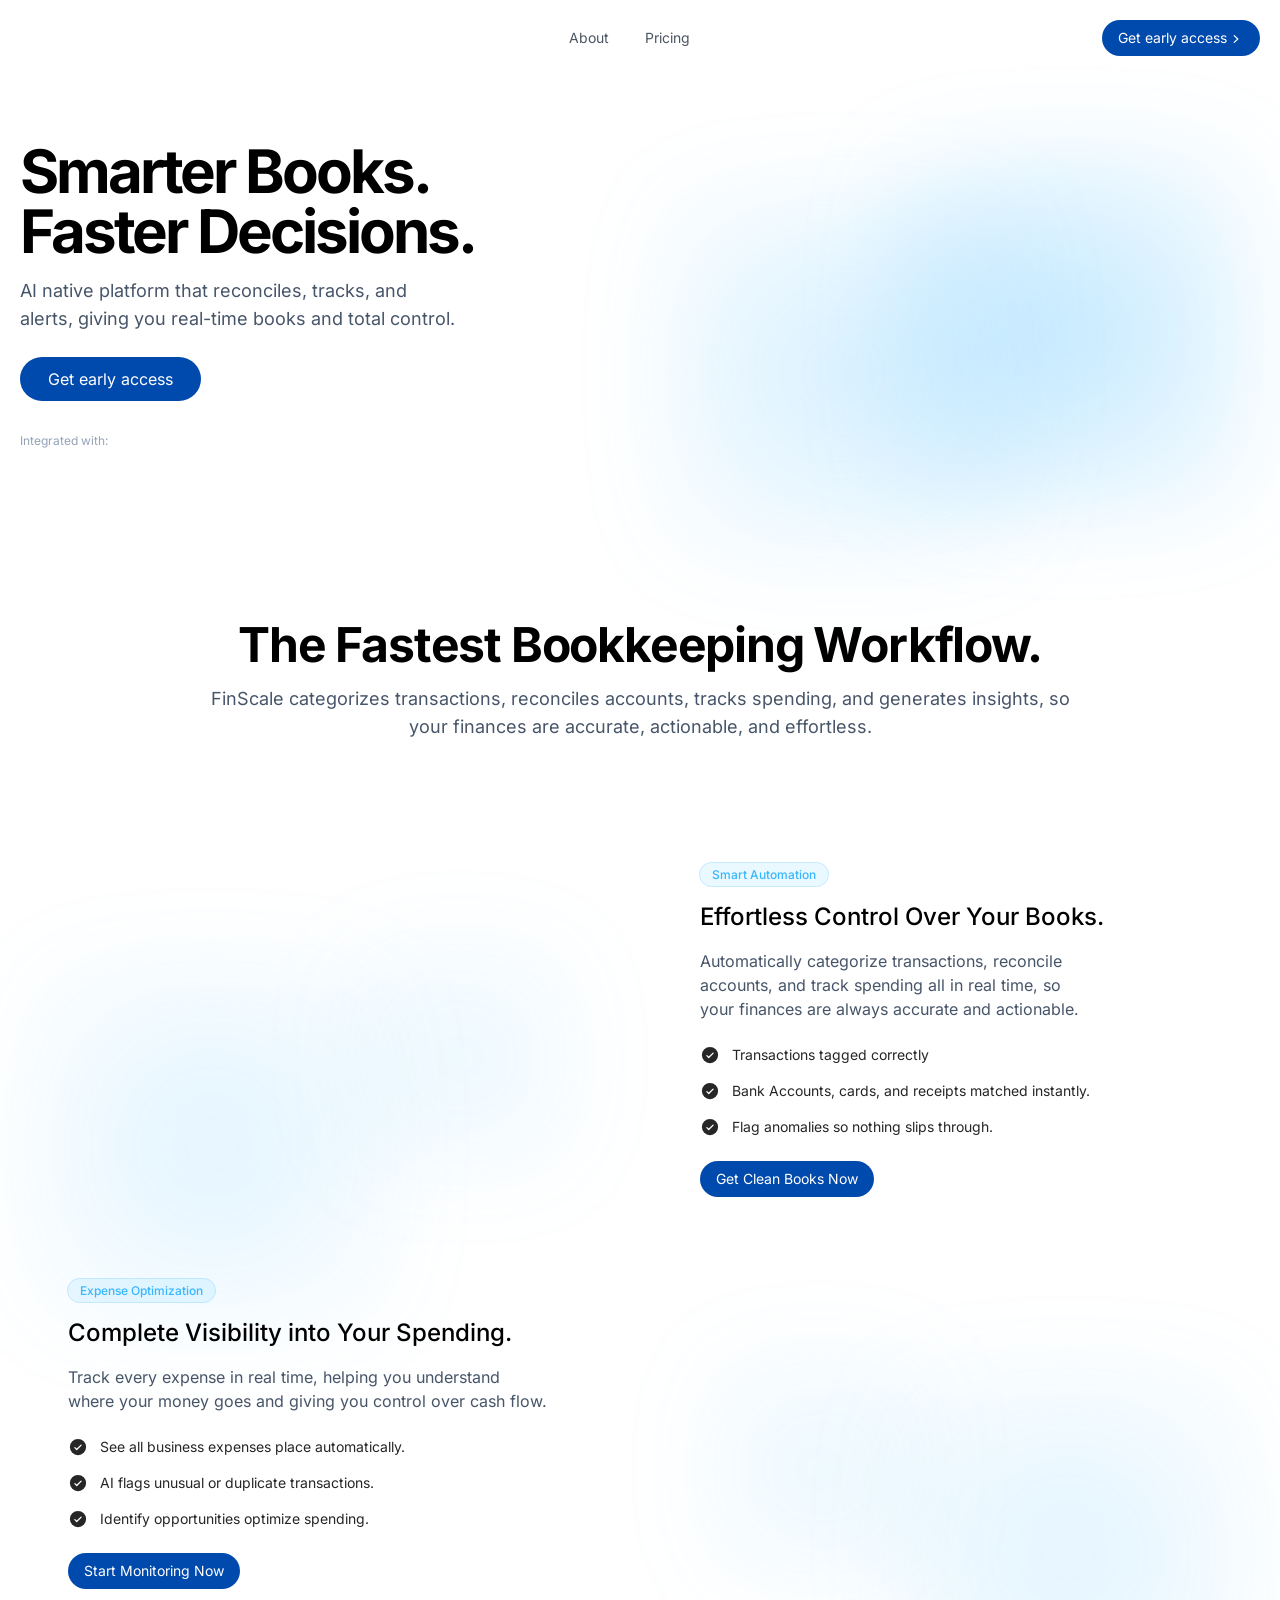
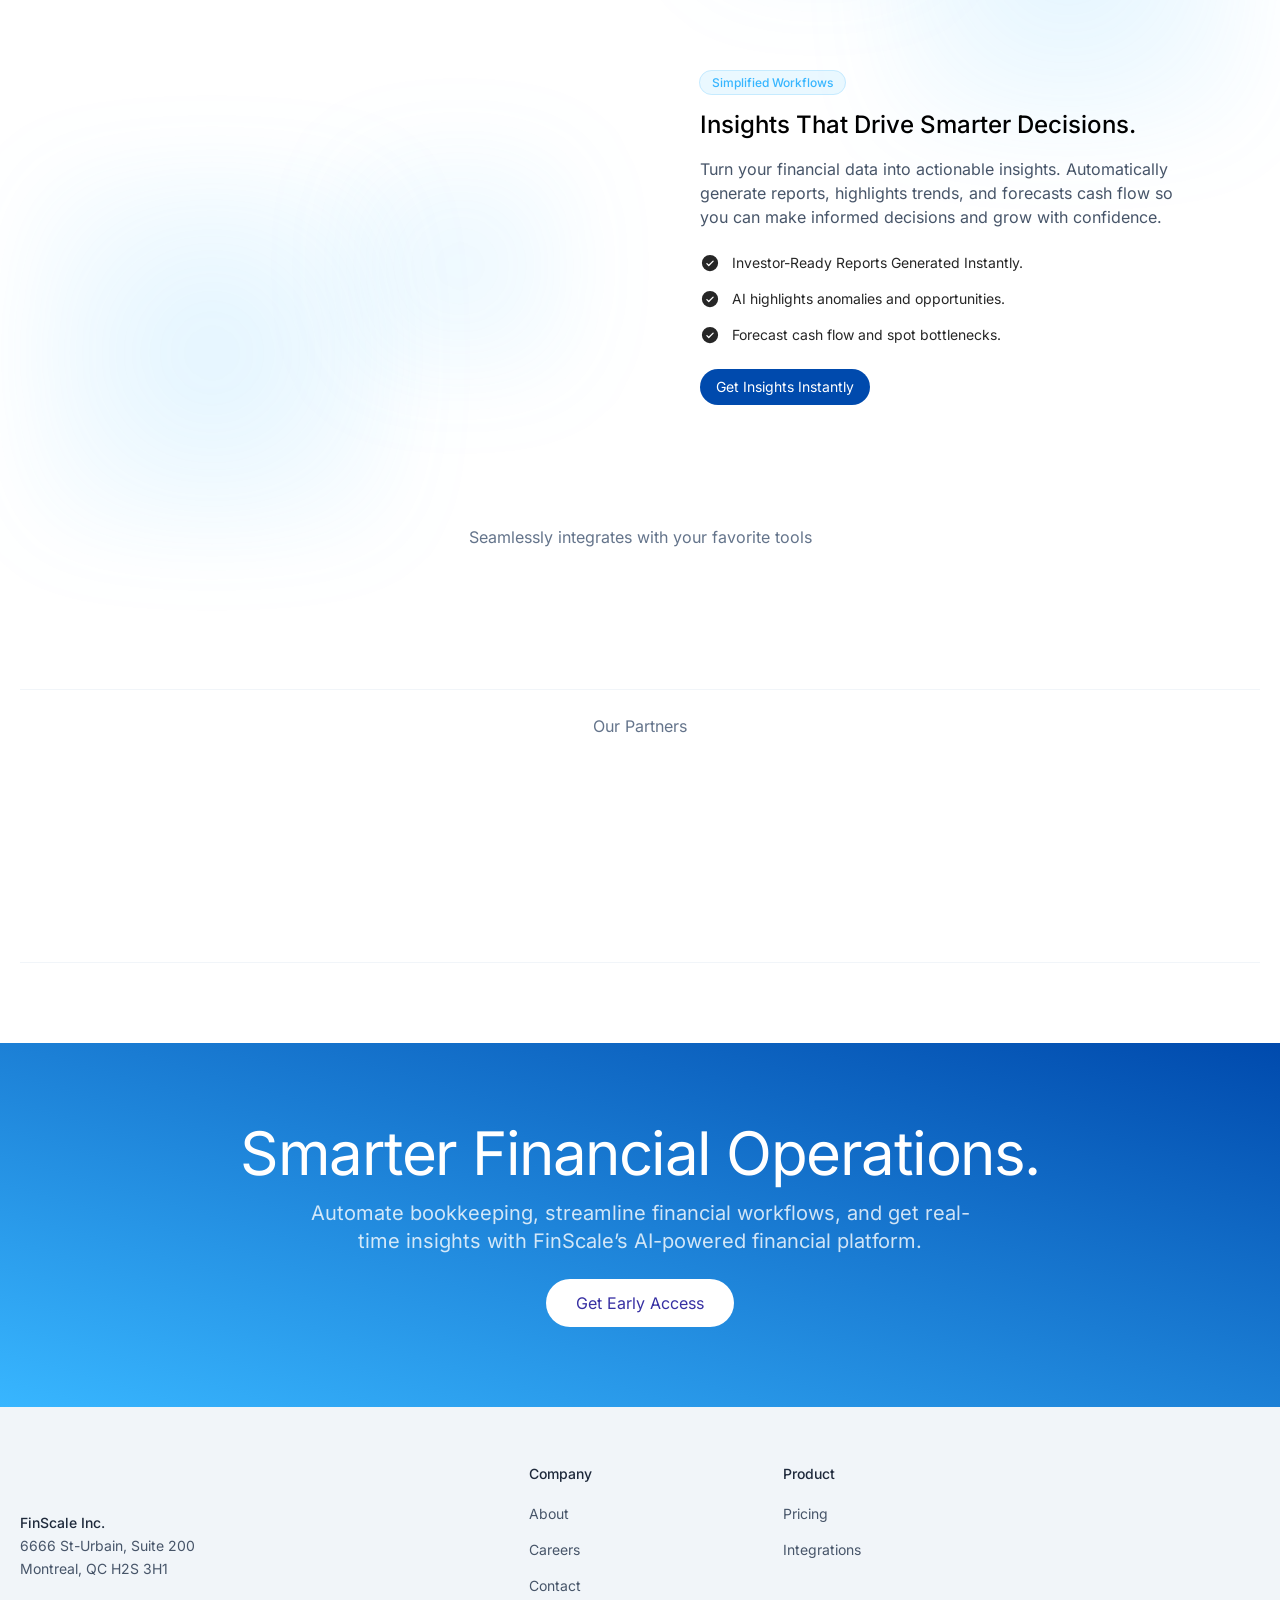
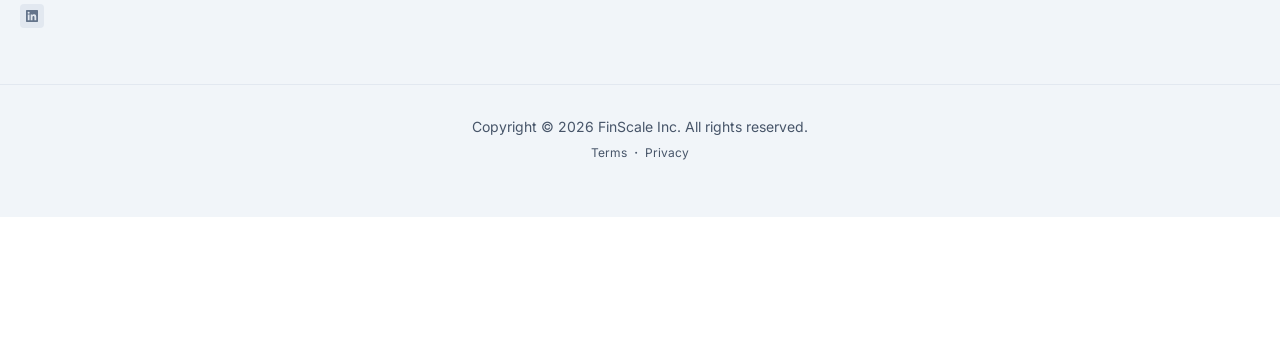
==== commit b934e088: "deploy: finscale-ai/fs-landing-v2@54a8e2aae7ab28c59fc6de95abea076cb96ce6d6" ====
--- a/index.html
+++ b/index.html
@@ -1,4 +1,4 @@
-<!DOCTYPE html><html lang="en"> <head><meta charset="UTF-8"><meta name="viewport" content="width=device-width"><link rel="icon" type="image/svg+xml" href="/favicon.ico"><meta name="generator" content="Astro v5.16.7"><title>FinScale - Smarter Books. Faster Descisions</title><link rel="canonical" href="https://finscale.ai/"><meta name="description" content="FinScale - Smarter Books. Faster Descisions"><meta name="robots" content="index, follow"><meta property="og:title" content="FinScale - Smarter Books. Faster Descisions"><meta property="og:type" content="website"><meta property="og:image" content="https://finscale.ai/opengraph.jpg"><meta property="og:url" content="https://finscale.ai/"><meta property="og:image:url" content="https://finscale.ai/opengraph.jpg"><meta property="og:image:alt" content="Astroship Homepage Screenshot"><meta name="twitter:card" content="summary_large_image"><meta name="twitter:site" content="@web3templates"><meta name="twitter:creator" content="@surjithctly"><!-- Enable this if you want to use Astro ViewTransitions  --><meta name="astro-view-transitions-enabled" content="true"><meta name="astro-view-transitions-fallback" content="animate"><script type="module" src="/_astro/ClientRouter.astro_astro_type_script_index_0_lang.CDGfc0hd.js"></script><link rel="stylesheet" href="/_astro/about.Da4JtuzC.css">
+<!DOCTYPE html><html lang="en"> <head><meta charset="UTF-8"><meta name="viewport" content="width=device-width"><link rel="icon" type="image/svg+xml" href="/favicon.ico"><meta name="generator" content="Astro v5.16.9"><title>FinScale - Smarter Books. Faster Descisions</title><link rel="canonical" href="https://finscale.ai/"><meta name="description" content="FinScale - Smarter Books. Faster Descisions"><meta name="robots" content="index, follow"><meta property="og:title" content="FinScale - Smarter Books. Faster Descisions"><meta property="og:type" content="website"><meta property="og:image" content="https://finscale.ai/opengraph.jpg"><meta property="og:url" content="https://finscale.ai/"><meta property="og:image:url" content="https://finscale.ai/opengraph.jpg"><meta property="og:image:alt" content="Astroship Homepage Screenshot"><meta name="twitter:card" content="summary_large_image"><meta name="twitter:site" content="@web3templates"><meta name="twitter:creator" content="@surjithctly"><!-- Enable this if you want to use Astro ViewTransitions  --><meta name="astro-view-transitions-enabled" content="true"><meta name="astro-view-transitions-fallback" content="animate"><script type="module" src="/_astro/ClientRouter.astro_astro_type_script_index_0_lang.CDGfc0hd.js"></script><link rel="stylesheet" href="/_astro/about.DvIa8Y_E.css">
 <style>.astro-route-announcer{position:absolute;left:0;top:0;clip:rect(0 0 0 0);clip-path:inset(50%);overflow:hidden;white-space:nowrap;width:1px;height:1px}.astronav-sticky-header[data-astro-cid-itfz4qi6]{transition:all .3s ease;-webkit-transition:all .3s ease;will-change:transform}@keyframes astroFadeInOut{0%{opacity:1}to{opacity:0}}@keyframes astroFadeIn{0%{opacity:0;mix-blend-mode:plus-lighter}to{opacity:1;mix-blend-mode:plus-lighter}}@keyframes astroFadeOut{0%{opacity:1;mix-blend-mode:plus-lighter}to{opacity:0;mix-blend-mode:plus-lighter}}@keyframes astroSlideFromRight{0%{transform:translate(100%)}}@keyframes astroSlideFromLeft{0%{transform:translate(-100%)}}@keyframes astroSlideToRight{to{transform:translate(100%)}}@keyframes astroSlideToLeft{to{transform:translate(-100%)}}@media (prefers-reduced-motion){::view-transition-group(*),::view-transition-old(*),::view-transition-new(*){animation:none!important}[data-astro-transition-scope]{animation:none!important}}@font-face{font-family:Inter Variable;font-style:normal;font-display:swap;font-weight:100 900;src:url(/_astro/inter-cyrillic-ext-wght-normal.BOeWTOD4.woff2) format("woff2-variations");unicode-range:U+0460-052F,U+1C80-1C8A,U+20B4,U+2DE0-2DFF,U+A640-A69F,U+FE2E-FE2F}@font-face{font-family:Inter Variable;font-style:normal;font-display:swap;font-weight:100 900;src:url(/_astro/inter-cyrillic-wght-normal.DqGufNeO.woff2) format("woff2-variations");unicode-range:U+0301,U+0400-045F,U+0490-0491,U+04B0-04B1,U+2116}@font-face{font-family:Inter Variable;font-style:normal;font-display:swap;font-weight:100 900;src:url(/_astro/inter-greek-ext-wght-normal.DlzME5K_.woff2) format("woff2-variations");unicode-range:U+1F00-1FFF}@font-face{font-family:Inter Variable;font-style:normal;font-display:swap;font-weight:100 900;src:url(/_astro/inter-greek-wght-normal.CkhJZR-_.woff2) format("woff2-variations");unicode-range:U+0370-0377,U+037A-037F,U+0384-038A,U+038C,U+038E-03A1,U+03A3-03FF}@font-face{font-family:Inter Variable;font-style:normal;font-display:swap;font-weight:100 900;src:url(/_astro/inter-vietnamese-wght-normal.CBcvBZtf.woff2) format("woff2-variations");unicode-range:U+0102-0103,U+0110-0111,U+0128-0129,U+0168-0169,U+01A0-01A1,U+01AF-01B0,U+0300-0301,U+0303-0304,U+0308-0309,U+0323,U+0329,U+1EA0-1EF9,U+20AB}@font-face{font-family:Inter Variable;font-style:normal;font-display:swap;font-weight:100 900;src:url(/_astro/inter-latin-ext-wght-normal.DO1Apj_S.woff2) format("woff2-variations");unicode-range:U+0100-02BA,U+02BD-02C5,U+02C7-02CC,U+02CE-02D7,U+02DD-02FF,U+0304,U+0308,U+0329,U+1D00-1DBF,U+1E00-1E9F,U+1EF2-1EFF,U+2020,U+20A0-20AB,U+20AD-20C0,U+2113,U+2C60-2C7F,U+A720-A7FF}@font-face{font-family:Inter Variable;font-style:normal;font-display:swap;font-weight:100 900;src:url(/_astro/inter-latin-wght-normal.Dx4kXJAl.woff2) format("woff2-variations");unicode-range:U+0000-00FF,U+0131,U+0152-0153,U+02BB-02BC,U+02C6,U+02DA,U+02DC,U+0304,U+0308,U+0329,U+2000-206F,U+20AC,U+2122,U+2191,U+2193,U+2212,U+2215,U+FEFF,U+FFFD}img{content-visibility:auto}details>summary.list-none::-webkit-details-marker,details>summary.list-none::marker{display:none}
 </style><style>[data-astro-transition-scope="astro-o7bz76pi-1"] { view-transition-name: astro-o7bz76pi-1; }@layer astro { ::view-transition-old(astro-o7bz76pi-1) { animation: none; opacity: 0; mix-blend-mode: normal; }::view-transition-new(astro-o7bz76pi-1) { animation: none; mix-blend-mode: normal; }::view-transition-group(astro-o7bz76pi-1) { animation: none } }[data-astro-transition-fallback="old"] [data-astro-transition-scope="astro-o7bz76pi-1"],
 			[data-astro-transition-fallback="old"][data-astro-transition-scope="astro-o7bz76pi-1"] { animation: none; mix-blend-mode: normal; }[data-astro-transition-fallback="new"] [data-astro-transition-scope="astro-o7bz76pi-1"],
--- a/_astro/about.DvIa8Y_E.css
+++ b/_astro/about.DvIa8Y_E.css
@@ -0,0 +1 @@
+*,:before,:after{--tw-border-spacing-x: 0;--tw-border-spacing-y: 0;--tw-translate-x: 0;--tw-translate-y: 0;--tw-rotate: 0;--tw-skew-x: 0;--tw-skew-y: 0;--tw-scale-x: 1;--tw-scale-y: 1;--tw-pan-x: ;--tw-pan-y: ;--tw-pinch-zoom: ;--tw-scroll-snap-strictness: proximity;--tw-gradient-from-position: ;--tw-gradient-via-position: ;--tw-gradient-to-position: ;--tw-ordinal: ;--tw-slashed-zero: ;--tw-numeric-figure: ;--tw-numeric-spacing: ;--tw-numeric-fraction: ;--tw-ring-inset: ;--tw-ring-offset-width: 0px;--tw-ring-offset-color: #fff;--tw-ring-color: rgb(59 130 246 / .5);--tw-ring-offset-shadow: 0 0 #0000;--tw-ring-shadow: 0 0 #0000;--tw-shadow: 0 0 #0000;--tw-shadow-colored: 0 0 #0000;--tw-blur: ;--tw-brightness: ;--tw-contrast: ;--tw-grayscale: ;--tw-hue-rotate: ;--tw-invert: ;--tw-saturate: ;--tw-sepia: ;--tw-drop-shadow: ;--tw-backdrop-blur: ;--tw-backdrop-brightness: ;--tw-backdrop-contrast: ;--tw-backdrop-grayscale: ;--tw-backdrop-hue-rotate: ;--tw-backdrop-invert: ;--tw-backdrop-opacity: ;--tw-backdrop-saturate: ;--tw-backdrop-sepia: ;--tw-contain-size: ;--tw-contain-layout: ;--tw-contain-paint: ;--tw-contain-style: }::backdrop{--tw-border-spacing-x: 0;--tw-border-spacing-y: 0;--tw-translate-x: 0;--tw-translate-y: 0;--tw-rotate: 0;--tw-skew-x: 0;--tw-skew-y: 0;--tw-scale-x: 1;--tw-scale-y: 1;--tw-pan-x: ;--tw-pan-y: ;--tw-pinch-zoom: ;--tw-scroll-snap-strictness: proximity;--tw-gradient-from-position: ;--tw-gradient-via-position: ;--tw-gradient-to-position: ;--tw-ordinal: ;--tw-slashed-zero: ;--tw-numeric-figure: ;--tw-numeric-spacing: ;--tw-numeric-fraction: ;--tw-ring-inset: ;--tw-ring-offset-width: 0px;--tw-ring-offset-color: #fff;--tw-ring-color: rgb(59 130 246 / .5);--tw-ring-offset-shadow: 0 0 #0000;--tw-ring-shadow: 0 0 #0000;--tw-shadow: 0 0 #0000;--tw-shadow-colored: 0 0 #0000;--tw-blur: ;--tw-brightness: ;--tw-contrast: ;--tw-grayscale: ;--tw-hue-rotate: ;--tw-invert: ;--tw-saturate: ;--tw-sepia: ;--tw-drop-shadow: ;--tw-backdrop-blur: ;--tw-backdrop-brightness: ;--tw-backdrop-contrast: ;--tw-backdrop-grayscale: ;--tw-backdrop-hue-rotate: ;--tw-backdrop-invert: ;--tw-backdrop-opacity: ;--tw-backdrop-saturate: ;--tw-backdrop-sepia: ;--tw-contain-size: ;--tw-contain-layout: ;--tw-contain-paint: ;--tw-contain-style: }*,:before,:after{box-sizing:border-box;border-width:0;border-style:solid;border-color:#e5e7eb}:before,:after{--tw-content: ""}html,:host{line-height:1.5;-webkit-text-size-adjust:100%;-moz-tab-size:4;-o-tab-size:4;tab-size:4;font-family:Inter Variable,Inter,ui-sans-serif,system-ui,sans-serif,"Apple Color Emoji","Segoe UI Emoji",Segoe UI Symbol,"Noto Color Emoji";font-feature-settings:normal;font-variation-settings:normal;-webkit-tap-highlight-color:transparent}body{margin:0;line-height:inherit}hr{height:0;color:inherit;border-top-width:1px}abbr:where([title]){-webkit-text-decoration:underline dotted;text-decoration:underline dotted}h1,h2,h3,h4,h5,h6{font-size:inherit;font-weight:inherit}a{color:inherit;text-decoration:inherit}b,strong{font-weight:bolder}code,kbd,samp,pre{font-family:ui-monospace,SFMono-Regular,Menlo,Monaco,Consolas,Liberation Mono,Courier New,monospace;font-feature-settings:normal;font-variation-settings:normal;font-size:1em}small{font-size:80%}sub,sup{font-size:75%;line-height:0;position:relative;vertical-align:baseline}sub{bottom:-.25em}sup{top:-.5em}table{text-indent:0;border-color:inherit;border-collapse:collapse}button,input,optgroup,select,textarea{font-family:inherit;font-feature-settings:inherit;font-variation-settings:inherit;font-size:100%;font-weight:inherit;line-height:inherit;letter-spacing:inherit;color:inherit;margin:0;padding:0}button,select{text-transform:none}button,input:where([type=button]),input:where([type=reset]),input:where([type=submit]){-webkit-appearance:button;background-color:transparent;background-image:none}:-moz-focusring{outline:auto}:-moz-ui-invalid{box-shadow:none}progress{vertical-align:baseline}::-webkit-inner-spin-button,::-webkit-outer-spin-button{height:auto}[type=search]{-webkit-appearance:textfield;outline-offset:-2px}::-webkit-search-decoration{-webkit-appearance:none}::-webkit-file-upload-button{-webkit-appearance:button;font:inherit}summary{display:list-item}blockquote,dl,dd,h1,h2,h3,h4,h5,h6,hr,figure,p,pre{margin:0}fieldset{margin:0;padding:0}legend{padding:0}ol,ul,menu{list-style:none;margin:0;padding:0}dialog{padding:0}textarea{resize:vertical}input::-moz-placeholder,textarea::-moz-placeholder{opacity:1;color:#9ca3af}input::placeholder,textarea::placeholder{opacity:1;color:#9ca3af}button,[role=button]{cursor:pointer}:disabled{cursor:default}img,svg,video,canvas,audio,iframe,embed,object{display:block;vertical-align:middle}img,video{max-width:100%;height:auto}[hidden]:where(:not([hidden=until-found])){display:none}.container{width:100%}@media (min-width: 640px){.container{max-width:640px}}@media (min-width: 768px){.container{max-width:768px}}@media (min-width: 1024px){.container{max-width:1024px}}@media (min-width: 1280px){.container{max-width:1280px}}@media (min-width: 1536px){.container{max-width:1536px}}.prose{color:var(--tw-prose-body);max-width:65ch}.prose :where(p):not(:where([class~=not-prose],[class~=not-prose] *)){margin-top:1.25em;margin-bottom:1.25em}.prose :where([class~=lead]):not(:where([class~=not-prose],[class~=not-prose] *)){color:var(--tw-prose-lead);font-size:1.25em;line-height:1.6;margin-top:1.2em;margin-bottom:1.2em}.prose :where(a):not(:where([class~=not-prose],[class~=not-prose] *)){color:var(--tw-prose-links);text-decoration:underline;font-weight:500}.prose :where(strong):not(:where([class~=not-prose],[class~=not-prose] *)){color:var(--tw-prose-bold);font-weight:600}.prose :where(a strong):not(:where([class~=not-prose],[class~=not-prose] *)){color:inherit}.prose :where(blockquote strong):not(:where([class~=not-prose],[class~=not-prose] *)){color:inherit}.prose :where(thead th strong):not(:where([class~=not-prose],[class~=not-prose] *)){color:inherit}.prose :where(ol):not(:where([class~=not-prose],[class~=not-prose] *)){list-style-type:decimal;margin-top:1.25em;margin-bottom:1.25em;padding-inline-start:1.625em}.prose :where(ol[type=A]):not(:where([class~=not-prose],[class~=not-prose] *)){list-style-type:upper-alpha}.prose :where(ol[type=a]):not(:where([class~=not-prose],[class~=not-prose] *)){list-style-type:lower-alpha}.prose :where(ol[type=A s]):not(:where([class~=not-prose],[class~=not-prose] *)){list-style-type:upper-alpha}.prose :where(ol[type=a s]):not(:where([class~=not-prose],[class~=not-prose] *)){list-style-type:lower-alpha}.prose :where(ol[type=I]):not(:where([class~=not-prose],[class~=not-prose] *)){list-style-type:upper-roman}.prose :where(ol[type=i]):not(:where([class~=not-prose],[class~=not-prose] *)){list-style-type:lower-roman}.prose :where(ol[type=I s]):not(:where([class~=not-prose],[class~=not-prose] *)){list-style-type:upper-roman}.prose :where(ol[type=i s]):not(:where([class~=not-prose],[class~=not-prose] *)){list-style-type:lower-roman}.prose :where(ol[type="1"]):not(:where([class~=not-prose],[class~=not-prose] *)){list-style-type:decimal}.prose :where(ul):not(:where([class~=not-prose],[class~=not-prose] *)){list-style-type:disc;margin-top:1.25em;margin-bottom:1.25em;padding-inline-start:1.625em}.prose :where(ol>li):not(:where([class~=not-prose],[class~=not-prose] *))::marker{font-weight:400;color:var(--tw-prose-counters)}.prose :where(ul>li):not(:where([class~=not-prose],[class~=not-prose] *))::marker{color:var(--tw-prose-bullets)}.prose :where(dt):not(:where([class~=not-prose],[class~=not-prose] *)){color:var(--tw-prose-headings);font-weight:600;margin-top:1.25em}.prose :where(hr):not(:where([class~=not-prose],[class~=not-prose] *)){border-color:var(--tw-prose-hr);border-top-width:1px;margin-top:3em;margin-bottom:3em}.prose :where(blockquote):not(:where([class~=not-prose],[class~=not-prose] *)){font-weight:500;font-style:italic;color:var(--tw-prose-quotes);border-inline-start-width:.25rem;border-inline-start-color:var(--tw-prose-quote-borders);quotes:"“""”""‘""’";margin-top:1.6em;margin-bottom:1.6em;padding-inline-start:1em}.prose :where(blockquote p:first-of-type):not(:where([class~=not-prose],[class~=not-prose] *)):before{content:open-quote}.prose :where(blockquote p:last-of-type):not(:where([class~=not-prose],[class~=not-prose] *)):after{content:close-quote}.prose :where(h1):not(:where([class~=not-prose],[class~=not-prose] *)){color:var(--tw-prose-headings);font-weight:800;font-size:2.25em;margin-top:0;margin-bottom:.8888889em;line-height:1.1111111}.prose :where(h1 strong):not(:where([class~=not-prose],[class~=not-prose] *)){font-weight:900;color:inherit}.prose :where(h2):not(:where([class~=not-prose],[class~=not-prose] *)){color:var(--tw-prose-headings);font-weight:700;font-size:1.5em;margin-top:2em;margin-bottom:1em;line-height:1.3333333}.prose :where(h2 strong):not(:where([class~=not-prose],[class~=not-prose] *)){font-weight:800;color:inherit}.prose :where(h3):not(:where([class~=not-prose],[class~=not-prose] *)){color:var(--tw-prose-headings);font-weight:600;font-size:1.25em;margin-top:1.6em;margin-bottom:.6em;line-height:1.6}.prose :where(h3 strong):not(:where([class~=not-prose],[class~=not-prose] *)){font-weight:700;color:inherit}.prose :where(h4):not(:where([class~=not-prose],[class~=not-prose] *)){color:var(--tw-prose-headings);font-weight:600;margin-top:1.5em;margin-bottom:.5em;line-height:1.5}.prose :where(h4 strong):not(:where([class~=not-prose],[class~=not-prose] *)){font-weight:700;color:inherit}.prose :where(img):not(:where([class~=not-prose],[class~=not-prose] *)){margin-top:2em;margin-bottom:2em}.prose :where(picture):not(:where([class~=not-prose],[class~=not-prose] *)){display:block;margin-top:2em;margin-bottom:2em}.prose :where(video):not(:where([class~=not-prose],[class~=not-prose] *)){margin-top:2em;margin-bottom:2em}.prose :where(kbd):not(:where([class~=not-prose],[class~=not-prose] *)){font-weight:500;font-family:inherit;color:var(--tw-prose-kbd);box-shadow:0 0 0 1px var(--tw-prose-kbd-shadows),0 3px 0 var(--tw-prose-kbd-shadows);font-size:.875em;border-radius:.3125rem;padding-top:.1875em;padding-inline-end:.375em;padding-bottom:.1875em;padding-inline-start:.375em}.prose :where(code):not(:where([class~=not-prose],[class~=not-prose] *)){color:var(--tw-prose-code);font-weight:600;font-size:.875em}.prose :where(code):not(:where([class~=not-prose],[class~=not-prose] *)):before{content:"`"}.prose :where(code):not(:where([class~=not-prose],[class~=not-prose] *)):after{content:"`"}.prose :where(a code):not(:where([class~=not-prose],[class~=not-prose] *)){color:inherit}.prose :where(h1 code):not(:where([class~=not-prose],[class~=not-prose] *)){color:inherit}.prose :where(h2 code):not(:where([class~=not-prose],[class~=not-prose] *)){color:inherit;font-size:.875em}.prose :where(h3 code):not(:where([class~=not-prose],[class~=not-prose] *)){color:inherit;font-size:.9em}.prose :where(h4 code):not(:where([class~=not-prose],[class~=not-prose] *)){color:inherit}.prose :where(blockquote code):not(:where([class~=not-prose],[class~=not-prose] *)){color:inherit}.prose :where(thead th code):not(:where([class~=not-prose],[class~=not-prose] *)){color:inherit}.prose :where(pre):not(:where([class~=not-prose],[class~=not-prose] *)){color:var(--tw-prose-pre-code);background-color:var(--tw-prose-pre-bg);overflow-x:auto;font-weight:400;font-size:.875em;line-height:1.7142857;margin-top:1.7142857em;margin-bottom:1.7142857em;border-radius:.375rem;padding-top:.8571429em;padding-inline-end:1.1428571em;padding-bottom:.8571429em;padding-inline-start:1.1428571em}.prose :where(pre code):not(:where([class~=not-prose],[class~=not-prose] *)){background-color:transparent;border-width:0;border-radius:0;padding:0;font-weight:inherit;color:inherit;font-size:inherit;font-family:inherit;line-height:inherit}.prose :where(pre code):not(:where([class~=not-prose],[class~=not-prose] *)):before{content:none}.prose :where(pre code):not(:where([class~=not-prose],[class~=not-prose] *)):after{content:none}.prose :where(table):not(:where([class~=not-prose],[class~=not-prose] *)){width:100%;table-layout:auto;margin-top:2em;margin-bottom:2em;font-size:.875em;line-height:1.7142857}.prose :where(thead):not(:where([class~=not-prose],[class~=not-prose] *)){border-bottom-width:1px;border-bottom-color:var(--tw-prose-th-borders)}.prose :where(thead th):not(:where([class~=not-prose],[class~=not-prose] *)){color:var(--tw-prose-headings);font-weight:600;vertical-align:bottom;padding-inline-end:.5714286em;padding-bottom:.5714286em;padding-inline-start:.5714286em}.prose :where(tbody tr):not(:where([class~=not-prose],[class~=not-prose] *)){border-bottom-width:1px;border-bottom-color:var(--tw-prose-td-borders)}.prose :where(tbody tr:last-child):not(:where([class~=not-prose],[class~=not-prose] *)){border-bottom-width:0}.prose :where(tbody td):not(:where([class~=not-prose],[class~=not-prose] *)){vertical-align:baseline}.prose :where(tfoot):not(:where([class~=not-prose],[class~=not-prose] *)){border-top-width:1px;border-top-color:var(--tw-prose-th-borders)}.prose :where(tfoot td):not(:where([class~=not-prose],[class~=not-prose] *)){vertical-align:top}.prose :where(th,td):not(:where([class~=not-prose],[class~=not-prose] *)){text-align:start}.prose :where(figure>*):not(:where([class~=not-prose],[class~=not-prose] *)){margin-top:0;margin-bottom:0}.prose :where(figcaption):not(:where([class~=not-prose],[class~=not-prose] *)){color:var(--tw-prose-captions);font-size:.875em;line-height:1.4285714;margin-top:.8571429em}.prose{--tw-prose-body: #374151;--tw-prose-headings: #111827;--tw-prose-lead: #4b5563;--tw-prose-links: #111827;--tw-prose-bold: #111827;--tw-prose-counters: #6b7280;--tw-prose-bullets: #d1d5db;--tw-prose-hr: #e5e7eb;--tw-prose-quotes: #111827;--tw-prose-quote-borders: #e5e7eb;--tw-prose-captions: #6b7280;--tw-prose-kbd: #111827;--tw-prose-kbd-shadows: rgb(17 24 39 / 10%);--tw-prose-code: #111827;--tw-prose-pre-code: #e5e7eb;--tw-prose-pre-bg: #1f2937;--tw-prose-th-borders: #d1d5db;--tw-prose-td-borders: #e5e7eb;--tw-prose-invert-body: #d1d5db;--tw-prose-invert-headings: #fff;--tw-prose-invert-lead: #9ca3af;--tw-prose-invert-links: #fff;--tw-prose-invert-bold: #fff;--tw-prose-invert-counters: #9ca3af;--tw-prose-invert-bullets: #4b5563;--tw-prose-invert-hr: #374151;--tw-prose-invert-quotes: #f3f4f6;--tw-prose-invert-quote-borders: #374151;--tw-prose-invert-captions: #9ca3af;--tw-prose-invert-kbd: #fff;--tw-prose-invert-kbd-shadows: rgb(255 255 255 / 10%);--tw-prose-invert-code: #fff;--tw-prose-invert-pre-code: #d1d5db;--tw-prose-invert-pre-bg: rgb(0 0 0 / 50%);--tw-prose-invert-th-borders: #4b5563;--tw-prose-invert-td-borders: #374151;font-size:1rem;line-height:1.75}.prose :where(picture>img):not(:where([class~=not-prose],[class~=not-prose] *)){margin-top:0;margin-bottom:0}.prose :where(li):not(:where([class~=not-prose],[class~=not-prose] *)){margin-top:.5em;margin-bottom:.5em}.prose :where(ol>li):not(:where([class~=not-prose],[class~=not-prose] *)){padding-inline-start:.375em}.prose :where(ul>li):not(:where([class~=not-prose],[class~=not-prose] *)){padding-inline-start:.375em}.prose :where(.prose>ul>li p):not(:where([class~=not-prose],[class~=not-prose] *)){margin-top:.75em;margin-bottom:.75em}.prose :where(.prose>ul>li>p:first-child):not(:where([class~=not-prose],[class~=not-prose] *)){margin-top:1.25em}.prose :where(.prose>ul>li>p:last-child):not(:where([class~=not-prose],[class~=not-prose] *)){margin-bottom:1.25em}.prose :where(.prose>ol>li>p:first-child):not(:where([class~=not-prose],[class~=not-prose] *)){margin-top:1.25em}.prose :where(.prose>ol>li>p:last-child):not(:where([class~=not-prose],[class~=not-prose] *)){margin-bottom:1.25em}.prose :where(ul ul,ul ol,ol ul,ol ol):not(:where([class~=not-prose],[class~=not-prose] *)){margin-top:.75em;margin-bottom:.75em}.prose :where(dl):not(:where([class~=not-prose],[class~=not-prose] *)){margin-top:1.25em;margin-bottom:1.25em}.prose :where(dd):not(:where([class~=not-prose],[class~=not-prose] *)){margin-top:.5em;padding-inline-start:1.625em}.prose :where(hr+*):not(:where([class~=not-prose],[class~=not-prose] *)){margin-top:0}.prose :where(h2+*):not(:where([class~=not-prose],[class~=not-prose] *)){margin-top:0}.prose :where(h3+*):not(:where([class~=not-prose],[class~=not-prose] *)){margin-top:0}.prose :where(h4+*):not(:where([class~=not-prose],[class~=not-prose] *)){margin-top:0}.prose :where(thead th:first-child):not(:where([class~=not-prose],[class~=not-prose] *)){padding-inline-start:0}.prose :where(thead th:last-child):not(:where([class~=not-prose],[class~=not-prose] *)){padding-inline-end:0}.prose :where(tbody td,tfoot td):not(:where([class~=not-prose],[class~=not-prose] *)){padding-top:.5714286em;padding-inline-end:.5714286em;padding-bottom:.5714286em;padding-inline-start:.5714286em}.prose :where(tbody td:first-child,tfoot td:first-child):not(:where([class~=not-prose],[class~=not-prose] *)){padding-inline-start:0}.prose :where(tbody td:last-child,tfoot td:last-child):not(:where([class~=not-prose],[class~=not-prose] *)){padding-inline-end:0}.prose :where(figure):not(:where([class~=not-prose],[class~=not-prose] *)){margin-top:2em;margin-bottom:2em}.prose :where(.prose>:first-child):not(:where([class~=not-prose],[class~=not-prose] *)){margin-top:0}.prose :where(.prose>:last-child):not(:where([class~=not-prose],[class~=not-prose] *)){margin-bottom:0}.sr-only{position:absolute;width:1px;height:1px;padding:0;margin:-1px;overflow:hidden;clip:rect(0,0,0,0);white-space:nowrap;border-width:0}.visible{visibility:visible}.static{position:static}.absolute{position:absolute}.relative{position:relative}.sticky{position:sticky}.inset-0{inset:0}.-top-10{top:-2.5rem}.-top-3{top:-.75rem}.left-0{left:0}.left-1\/2{left:50%}.left-10{left:2.5rem}.left-2{left:.5rem}.right-0{right:0}.right-1\/3{right:33.333333%}.right-10{right:2.5rem}.right-56{right:14rem}.top-0{top:0}.top-1\/3{top:33.333333%}.top-1\/4{top:25%}.top-10{top:2.5rem}.top-8{top:2rem}.isolate{isolation:isolate}.-z-10{z-index:-10}.z-10{z-index:10}.z-20{z-index:20}.z-50{z-index:50}.order-1{order:1}.order-2{order:2}.order-3{order:3}.order-first{order:-9999}.mx-auto{margin-left:auto;margin-right:auto}.my-2{margin-top:.5rem;margin-bottom:.5rem}.my-24{margin-top:6rem;margin-bottom:6rem}.-ml-2{margin-left:-.5rem}.-ml-px{margin-left:-1px}.-mt-16{margin-top:-4rem}.-mt-2{margin-top:-.5rem}.mb-2{margin-bottom:.5rem}.mb-3{margin-bottom:.75rem}.mb-4{margin-bottom:1rem}.mb-5{margin-bottom:1.25rem}.ml-1{margin-left:.25rem}.mr-1{margin-right:.25rem}.mt-0\.5{margin-top:.125rem}.mt-1{margin-top:.25rem}.mt-10{margin-top:2.5rem}.mt-12{margin-top:3rem}.mt-14{margin-top:3.5rem}.mt-16{margin-top:4rem}.mt-2{margin-top:.5rem}.mt-20{margin-top:5rem}.mt-24{margin-top:6rem}.mt-3{margin-top:.75rem}.mt-32{margin-top:8rem}.mt-4{margin-top:1rem}.mt-5{margin-top:1.25rem}.mt-6{margin-top:1.5rem}.mt-8{margin-top:2rem}.mt-px{margin-top:1px}.block{display:block}.inline-block{display:inline-block}.flex{display:flex}.inline-flex{display:inline-flex}.table{display:table}.grid{display:grid}.hidden{display:none}.aspect-square{aspect-ratio:1 / 1}.h-10{height:2.5rem}.h-12{height:3rem}.h-16{height:4rem}.h-24{height:6rem}.h-3{height:.75rem}.h-32{height:8rem}.h-36{height:9rem}.h-4{height:1rem}.h-5{height:1.25rem}.h-6{height:1.5rem}.h-64{height:16rem}.h-7{height:1.75rem}.h-8{height:2rem}.h-96{height:24rem}.h-auto{height:auto}.h-full{height:100%}.min-h-\[calc\(100vh-20rem\)\]{min-height:calc(100vh - 20rem)}.w-10{width:2.5rem}.w-12{width:3rem}.w-16{width:4rem}.w-3{width:.75rem}.w-4{width:1rem}.w-5{width:1.25rem}.w-6{width:1.5rem}.w-64{width:16rem}.w-8{width:2rem}.w-96{width:24rem}.w-\[55\%\]{width:55%}.w-\[80\%\]{width:80%}.w-\[calc\(100vw-5\.75rem\)\]{width:calc(100vw - 5.75rem)}.w-auto{width:auto}.w-full{width:100%}.min-w-full{min-width:100%}.min-w-max{min-width:-moz-max-content;min-width:max-content}.max-w-2xl{max-width:42rem}.max-w-3xl{max-width:48rem}.max-w-4xl{max-width:56rem}.max-w-5xl{max-width:64rem}.max-w-lg{max-width:32rem}.max-w-md{max-width:28rem}.max-w-screen-xl{max-width:1280px}.max-w-sm{max-width:24rem}.max-w-xl{max-width:36rem}.flex-shrink-0,.shrink-0{flex-shrink:0}.grow{flex-grow:1}.origin-top-left{transform-origin:top left}.origin-top-right{transform-origin:top right}.-translate-x-1\/2{--tw-translate-x: -50%;transform:translate(var(--tw-translate-x),var(--tw-translate-y)) rotate(var(--tw-rotate)) skew(var(--tw-skew-x)) skewY(var(--tw-skew-y)) scaleX(var(--tw-scale-x)) scaleY(var(--tw-scale-y))}.-translate-y-3{--tw-translate-y: -.75rem;transform:translate(var(--tw-translate-x),var(--tw-translate-y)) rotate(var(--tw-rotate)) skew(var(--tw-skew-x)) skewY(var(--tw-skew-y)) scaleX(var(--tw-scale-x)) scaleY(var(--tw-scale-y))}.translate-x-2\/3{--tw-translate-x: 66.666667%;transform:translate(var(--tw-translate-x),var(--tw-translate-y)) rotate(var(--tw-rotate)) skew(var(--tw-skew-x)) skewY(var(--tw-skew-y)) scaleX(var(--tw-scale-x)) scaleY(var(--tw-scale-y))}.transform{transform:translate(var(--tw-translate-x),var(--tw-translate-y)) rotate(var(--tw-rotate)) skew(var(--tw-skew-x)) skewY(var(--tw-skew-y)) scaleX(var(--tw-scale-x)) scaleY(var(--tw-scale-y))}.cursor-pointer{cursor:pointer}.snap-x{scroll-snap-type:x var(--tw-scroll-snap-strictness)}.snap-mandatory{--tw-scroll-snap-strictness: mandatory}.snap-start{scroll-snap-align:start}.snap-always{scroll-snap-stop:always}.scroll-m-5{scroll-margin:1.25rem}.list-none{list-style-type:none}.grid-cols-5{grid-template-columns:repeat(5,minmax(0,1fr))}.flex-col{flex-direction:column}.flex-wrap{flex-wrap:wrap}.flex-nowrap{flex-wrap:nowrap}.place-items-center{place-items:center}.items-start{align-items:flex-start}.items-center{align-items:center}.items-baseline{align-items:baseline}.items-stretch{align-items:stretch}.justify-start{justify-content:flex-start}.justify-end{justify-content:flex-end}.justify-center{justify-content:center}.justify-between{justify-content:space-between}.gap-0{gap:0px}.gap-1{gap:.25rem}.gap-10{gap:2.5rem}.gap-12{gap:3rem}.gap-2{gap:.5rem}.gap-3{gap:.75rem}.gap-4{gap:1rem}.gap-6{gap:1.5rem}.gap-8{gap:2rem}.gap-px{gap:1px}.gap-x-10{-moz-column-gap:2.5rem;column-gap:2.5rem}.gap-x-3{-moz-column-gap:.75rem;column-gap:.75rem}.gap-x-8{-moz-column-gap:2rem;column-gap:2rem}.gap-y-12{row-gap:3rem}.gap-y-24{row-gap:6rem}.gap-y-4{row-gap:1rem}.space-x-3>:not([hidden])~:not([hidden]){--tw-space-x-reverse: 0;margin-right:calc(.75rem * var(--tw-space-x-reverse));margin-left:calc(.75rem * calc(1 - var(--tw-space-x-reverse)))}.space-y-3>:not([hidden])~:not([hidden]){--tw-space-y-reverse: 0;margin-top:calc(.75rem * calc(1 - var(--tw-space-y-reverse)));margin-bottom:calc(.75rem * var(--tw-space-y-reverse))}.divide-y>:not([hidden])~:not([hidden]){--tw-divide-y-reverse: 0;border-top-width:calc(1px * calc(1 - var(--tw-divide-y-reverse)));border-bottom-width:calc(1px * var(--tw-divide-y-reverse))}.divide-neutral-200>:not([hidden])~:not([hidden]){--tw-divide-opacity: 1;border-color:rgb(229 229 229 / var(--tw-divide-opacity, 1))}.place-self-center{place-self:center}.overflow-hidden{overflow:hidden}.overflow-x-auto{overflow-x:auto}.overflow-x-clip{overflow-x:clip}.whitespace-nowrap{white-space:nowrap}.rounded{border-radius:.25rem}.rounded-2xl{border-radius:1rem}.rounded-full{border-radius:9999px}.rounded-lg{border-radius:.5rem}.rounded-md{border-radius:.375rem}.rounded-xl{border-radius:.75rem}.rounded-t-md{border-top-left-radius:.375rem;border-top-right-radius:.375rem}.border{border-width:1px}.border-2{border-width:2px}.border-y{border-top-width:1px;border-bottom-width:1px}.border-b{border-bottom-width:1px}.border-l{border-left-width:1px}.border-t{border-top-width:1px}.border-\[\#38b6ff\]\/20{border-color:#38b6ff33}.border-fsdark{--tw-border-opacity: 1;border-color:rgb(0 74 173 / var(--tw-border-opacity, 1))}.border-fslight{--tw-border-opacity: 1;border-color:rgb(56 182 255 / var(--tw-border-opacity, 1))}.border-gray-200{--tw-border-opacity: 1;border-color:rgb(229 231 235 / var(--tw-border-opacity, 1))}.border-indigo-100{--tw-border-opacity: 1;border-color:rgb(224 231 255 / var(--tw-border-opacity, 1))}.border-indigo-200{--tw-border-opacity: 1;border-color:rgb(199 210 254 / var(--tw-border-opacity, 1))}.border-indigo-500{--tw-border-opacity: 1;border-color:rgb(99 102 241 / var(--tw-border-opacity, 1))}.border-neutral-200{--tw-border-opacity: 1;border-color:rgb(229 229 229 / var(--tw-border-opacity, 1))}.border-orange-200{--tw-border-opacity: 1;border-color:rgb(254 215 170 / var(--tw-border-opacity, 1))}.border-purple-200{--tw-border-opacity: 1;border-color:rgb(233 213 255 / var(--tw-border-opacity, 1))}.border-slate-100{--tw-border-opacity: 1;border-color:rgb(241 245 249 / var(--tw-border-opacity, 1))}.border-slate-200{--tw-border-opacity: 1;border-color:rgb(226 232 240 / var(--tw-border-opacity, 1))}.border-slate-300{--tw-border-opacity: 1;border-color:rgb(203 213 225 / var(--tw-border-opacity, 1))}.border-transparent{border-color:transparent}.bg-\[\#004aad\]{--tw-bg-opacity: 1;background-color:rgb(0 74 173 / var(--tw-bg-opacity, 1))}.bg-\[\#38b6ff\]\/10{background-color:#38b6ff1a}.bg-fslight{--tw-bg-opacity: 1;background-color:rgb(56 182 255 / var(--tw-bg-opacity, 1))}.bg-gray-100{--tw-bg-opacity: 1;background-color:rgb(243 244 246 / var(--tw-bg-opacity, 1))}.bg-gray-200{--tw-bg-opacity: 1;background-color:rgb(229 231 235 / var(--tw-bg-opacity, 1))}.bg-gray-50{--tw-bg-opacity: 1;background-color:rgb(249 250 251 / var(--tw-bg-opacity, 1))}.bg-gray-50\/60{background-color:#f9fafb99}.bg-indigo-100{--tw-bg-opacity: 1;background-color:rgb(224 231 255 / var(--tw-bg-opacity, 1))}.bg-indigo-50{--tw-bg-opacity: 1;background-color:rgb(238 242 255 / var(--tw-bg-opacity, 1))}.bg-orange-100{--tw-bg-opacity: 1;background-color:rgb(255 237 213 / var(--tw-bg-opacity, 1))}.bg-purple-100{--tw-bg-opacity: 1;background-color:rgb(243 232 255 / var(--tw-bg-opacity, 1))}.bg-purple-50{--tw-bg-opacity: 1;background-color:rgb(250 245 255 / var(--tw-bg-opacity, 1))}.bg-slate-100{--tw-bg-opacity: 1;background-color:rgb(241 245 249 / var(--tw-bg-opacity, 1))}.bg-slate-200{--tw-bg-opacity: 1;background-color:rgb(226 232 240 / var(--tw-bg-opacity, 1))}.bg-white{--tw-bg-opacity: 1;background-color:rgb(255 255 255 / var(--tw-bg-opacity, 1))}.bg-white\/80{background-color:#fffc}.bg-gradient-radial{background-image:radial-gradient(var(--tw-gradient-stops))}.bg-gradient-to-b{background-image:linear-gradient(to bottom,var(--tw-gradient-stops))}.bg-gradient-to-bl{background-image:linear-gradient(to bottom left,var(--tw-gradient-stops))}.bg-gradient-to-t{background-image:linear-gradient(to top,var(--tw-gradient-stops))}.from-fsdark{--tw-gradient-from: #004aad var(--tw-gradient-from-position);--tw-gradient-to: rgb(0 74 173 / 0) var(--tw-gradient-to-position);--tw-gradient-stops: var(--tw-gradient-from), var(--tw-gradient-to)}.from-fslight\/10{--tw-gradient-from: rgb(56 182 255 / .1) var(--tw-gradient-from-position);--tw-gradient-to: rgb(56 182 255 / 0) var(--tw-gradient-to-position);--tw-gradient-stops: var(--tw-gradient-from), var(--tw-gradient-to)}.from-fslight\/15{--tw-gradient-from: rgb(56 182 255 / .15) var(--tw-gradient-from-position);--tw-gradient-to: rgb(56 182 255 / 0) var(--tw-gradient-to-position);--tw-gradient-stops: var(--tw-gradient-from), var(--tw-gradient-to)}.from-fslight\/20{--tw-gradient-from: rgb(56 182 255 / .2) var(--tw-gradient-from-position);--tw-gradient-to: rgb(56 182 255 / 0) var(--tw-gradient-to-position);--tw-gradient-stops: var(--tw-gradient-from), var(--tw-gradient-to)}.from-fslight\/30{--tw-gradient-from: rgb(56 182 255 / .3) var(--tw-gradient-from-position);--tw-gradient-to: rgb(56 182 255 / 0) var(--tw-gradient-to-position);--tw-gradient-stops: var(--tw-gradient-from), var(--tw-gradient-to)}.from-gray-50{--tw-gradient-from: #f9fafb var(--tw-gradient-from-position);--tw-gradient-to: rgb(249 250 251 / 0) var(--tw-gradient-to-position);--tw-gradient-stops: var(--tw-gradient-from), var(--tw-gradient-to)}.from-indigo-100{--tw-gradient-from: #e0e7ff var(--tw-gradient-from-position);--tw-gradient-to: rgb(224 231 255 / 0) var(--tw-gradient-to-position);--tw-gradient-stops: var(--tw-gradient-from), var(--tw-gradient-to)}.from-indigo-600{--tw-gradient-from: #4f46e5 var(--tw-gradient-from-position);--tw-gradient-to: rgb(79 70 229 / 0) var(--tw-gradient-to-position);--tw-gradient-stops: var(--tw-gradient-from), var(--tw-gradient-to)}.from-indigo-900{--tw-gradient-from: #312e81 var(--tw-gradient-from-position);--tw-gradient-to: rgb(49 46 129 / 0) var(--tw-gradient-to-position);--tw-gradient-stops: var(--tw-gradient-from), var(--tw-gradient-to)}.from-purple-100{--tw-gradient-from: #f3e8ff var(--tw-gradient-from-position);--tw-gradient-to: rgb(243 232 255 / 0) var(--tw-gradient-to-position);--tw-gradient-stops: var(--tw-gradient-from), var(--tw-gradient-to)}.via-transparent{--tw-gradient-to: rgb(0 0 0 / 0) var(--tw-gradient-to-position);--tw-gradient-stops: var(--tw-gradient-from), transparent var(--tw-gradient-via-position), var(--tw-gradient-to)}.to-fslight{--tw-gradient-to: #38b6ff var(--tw-gradient-to-position)}.to-indigo-300{--tw-gradient-to: #a5b4fc var(--tw-gradient-to-position)}.to-indigo-700{--tw-gradient-to: #4338ca var(--tw-gradient-to-position)}.bg-clip-text{-webkit-background-clip:text;background-clip:text}.object-contain{-o-object-fit:contain;object-fit:contain}.object-cover{-o-object-fit:cover;object-fit:cover}.p-2{padding:.5rem}.p-5{padding:1.25rem}.p-6{padding:1.5rem}.p-8{padding:2rem}.px-2{padding-left:.5rem;padding-right:.5rem}.px-3{padding-left:.75rem;padding-right:.75rem}.px-4{padding-left:1rem;padding-right:1rem}.px-5{padding-left:1.25rem;padding-right:1.25rem}.px-6{padding-left:1.5rem;padding-right:1.5rem}.px-7{padding-left:1.75rem;padding-right:1.75rem}.px-8{padding-left:2rem;padding-right:2rem}.py-1{padding-top:.25rem;padding-bottom:.25rem}.py-10{padding-top:2.5rem;padding-bottom:2.5rem}.py-14{padding-top:3.5rem;padding-bottom:3.5rem}.py-2{padding-top:.5rem;padding-bottom:.5rem}.py-2\.5{padding-top:.625rem;padding-bottom:.625rem}.py-3{padding-top:.75rem;padding-bottom:.75rem}.py-5{padding-top:1.25rem;padding-bottom:1.25rem}.py-6{padding-top:1.5rem;padding-bottom:1.5rem}.py-\[20px\]{padding-top:20px;padding-bottom:20px}.py-\[8px\]{padding-top:8px;padding-bottom:8px}.pb-10{padding-bottom:2.5rem}.pt-12{padding-top:3rem}.pt-8{padding-top:2rem}.text-left{text-align:left}.text-center{text-align:center}.font-serif{font-family:ui-serif,Georgia,Cambria,Times New Roman,Times,serif}.text-2xl{font-size:1.5rem;line-height:2rem}.text-3xl{font-size:1.875rem;line-height:2.25rem}.text-4xl{font-size:2.25rem;line-height:2.5rem}.text-5xl{font-size:3rem;line-height:1}.text-6xl{font-size:3.75rem;line-height:1}.text-\[10px\]{font-size:10px}.text-lg{font-size:1.125rem;line-height:1.75rem}.text-sm{font-size:.875rem;line-height:1.25rem}.text-xl{font-size:1.25rem;line-height:1.75rem}.text-xs{font-size:.75rem;line-height:1rem}.font-bold{font-weight:700}.font-medium{font-weight:500}.font-semibold{font-weight:600}.uppercase{text-transform:uppercase}.italic{font-style:italic}.leading-none{line-height:1}.leading-relaxed{line-height:1.625}.leading-snug{line-height:1.375}.tracking-tight{letter-spacing:-.025em}.tracking-wider{letter-spacing:.05em}.text-\[\#38b6ff\]{--tw-text-opacity: 1;color:rgb(56 182 255 / var(--tw-text-opacity, 1))}.text-black{--tw-text-opacity: 1;color:rgb(0 0 0 / var(--tw-text-opacity, 1))}.text-blue-400{--tw-text-opacity: 1;color:rgb(96 165 250 / var(--tw-text-opacity, 1))}.text-fsdark{--tw-text-opacity: 1;color:rgb(0 74 173 / var(--tw-text-opacity, 1))}.text-fslight{--tw-text-opacity: 1;color:rgb(56 182 255 / var(--tw-text-opacity, 1))}.text-gray-400{--tw-text-opacity: 1;color:rgb(156 163 175 / var(--tw-text-opacity, 1))}.text-gray-500{--tw-text-opacity: 1;color:rgb(107 114 128 / var(--tw-text-opacity, 1))}.text-gray-600{--tw-text-opacity: 1;color:rgb(75 85 99 / var(--tw-text-opacity, 1))}.text-gray-700{--tw-text-opacity: 1;color:rgb(55 65 81 / var(--tw-text-opacity, 1))}.text-gray-800{--tw-text-opacity: 1;color:rgb(31 41 55 / var(--tw-text-opacity, 1))}.text-gray-900{--tw-text-opacity: 1;color:rgb(17 24 39 / var(--tw-text-opacity, 1))}.text-green-500{--tw-text-opacity: 1;color:rgb(34 197 94 / var(--tw-text-opacity, 1))}.text-indigo-500{--tw-text-opacity: 1;color:rgb(99 102 241 / var(--tw-text-opacity, 1))}.text-indigo-600{--tw-text-opacity: 1;color:rgb(79 70 229 / var(--tw-text-opacity, 1))}.text-indigo-800{--tw-text-opacity: 1;color:rgb(55 48 163 / var(--tw-text-opacity, 1))}.text-neutral-400{--tw-text-opacity: 1;color:rgb(163 163 163 / var(--tw-text-opacity, 1))}.text-neutral-500{--tw-text-opacity: 1;color:rgb(115 115 115 / var(--tw-text-opacity, 1))}.text-neutral-600{--tw-text-opacity: 1;color:rgb(82 82 82 / var(--tw-text-opacity, 1))}.text-neutral-800{--tw-text-opacity: 1;color:rgb(38 38 38 / var(--tw-text-opacity, 1))}.text-orange-600{--tw-text-opacity: 1;color:rgb(234 88 12 / var(--tw-text-opacity, 1))}.text-orange-700{--tw-text-opacity: 1;color:rgb(194 65 12 / var(--tw-text-opacity, 1))}.text-purple-600{--tw-text-opacity: 1;color:rgb(147 51 234 / var(--tw-text-opacity, 1))}.text-red-400{--tw-text-opacity: 1;color:rgb(248 113 113 / var(--tw-text-opacity, 1))}.text-red-500{--tw-text-opacity: 1;color:rgb(239 68 68 / var(--tw-text-opacity, 1))}.text-slate-300{--tw-text-opacity: 1;color:rgb(203 213 225 / var(--tw-text-opacity, 1))}.text-slate-400{--tw-text-opacity: 1;color:rgb(148 163 184 / var(--tw-text-opacity, 1))}.text-slate-500{--tw-text-opacity: 1;color:rgb(100 116 139 / var(--tw-text-opacity, 1))}.text-slate-600{--tw-text-opacity: 1;color:rgb(71 85 105 / var(--tw-text-opacity, 1))}.text-slate-700{--tw-text-opacity: 1;color:rgb(51 65 85 / var(--tw-text-opacity, 1))}.text-slate-800{--tw-text-opacity: 1;color:rgb(30 41 59 / var(--tw-text-opacity, 1))}.text-transparent{color:transparent}.text-white{--tw-text-opacity: 1;color:rgb(255 255 255 / var(--tw-text-opacity, 1))}.text-white\/70{color:#ffffffb3}.text-white\/80{color:#fffc}.line-through{text-decoration-line:line-through}.opacity-0{opacity:0}.opacity-80{opacity:.8}.shadow{--tw-shadow: 0 1px 3px 0 rgb(0 0 0 / .1), 0 1px 2px -1px rgb(0 0 0 / .1);--tw-shadow-colored: 0 1px 3px 0 var(--tw-shadow-color), 0 1px 2px -1px var(--tw-shadow-color);box-shadow:var(--tw-ring-offset-shadow, 0 0 #0000),var(--tw-ring-shadow, 0 0 #0000),var(--tw-shadow)}.shadow-2xl{--tw-shadow: 0 25px 50px -12px rgb(0 0 0 / .25);--tw-shadow-colored: 0 25px 50px -12px var(--tw-shadow-color);box-shadow:var(--tw-ring-offset-shadow, 0 0 #0000),var(--tw-ring-shadow, 0 0 #0000),var(--tw-shadow)}.shadow-lg{--tw-shadow: 0 10px 15px -3px rgb(0 0 0 / .1), 0 4px 6px -4px rgb(0 0 0 / .1);--tw-shadow-colored: 0 10px 15px -3px var(--tw-shadow-color), 0 4px 6px -4px var(--tw-shadow-color);box-shadow:var(--tw-ring-offset-shadow, 0 0 #0000),var(--tw-ring-shadow, 0 0 #0000),var(--tw-shadow)}.shadow-sm{--tw-shadow: 0 1px 2px 0 rgb(0 0 0 / .05);--tw-shadow-colored: 0 1px 2px 0 var(--tw-shadow-color);box-shadow:var(--tw-ring-offset-shadow, 0 0 #0000),var(--tw-ring-shadow, 0 0 #0000),var(--tw-shadow)}.shadow-fslight\/10{--tw-shadow-color: rgb(56 182 255 / .1);--tw-shadow: var(--tw-shadow-colored)}.shadow-indigo-100\/50{--tw-shadow-color: rgb(224 231 255 / .5);--tw-shadow: var(--tw-shadow-colored)}.shadow-slate-100{--tw-shadow-color: #f1f5f9;--tw-shadow: var(--tw-shadow-colored)}.outline-none{outline:2px solid transparent;outline-offset:2px}.outline{outline-style:solid}.ring-1{--tw-ring-offset-shadow: var(--tw-ring-inset) 0 0 0 var(--tw-ring-offset-width) var(--tw-ring-offset-color);--tw-ring-shadow: var(--tw-ring-inset) 0 0 0 calc(1px + var(--tw-ring-offset-width)) var(--tw-ring-color);box-shadow:var(--tw-ring-offset-shadow),var(--tw-ring-shadow),var(--tw-shadow, 0 0 #0000)}.ring-2{--tw-ring-offset-shadow: var(--tw-ring-inset) 0 0 0 var(--tw-ring-offset-width) var(--tw-ring-offset-color);--tw-ring-shadow: var(--tw-ring-inset) 0 0 0 calc(2px + var(--tw-ring-offset-width)) var(--tw-ring-color);box-shadow:var(--tw-ring-offset-shadow),var(--tw-ring-shadow),var(--tw-shadow, 0 0 #0000)}.ring-gray-200{--tw-ring-opacity: 1;--tw-ring-color: rgb(229 231 235 / var(--tw-ring-opacity, 1))}.ring-gray-200\/50{--tw-ring-color: rgb(229 231 235 / .5)}.ring-slate-100{--tw-ring-opacity: 1;--tw-ring-color: rgb(241 245 249 / var(--tw-ring-opacity, 1))}.ring-slate-200\/50{--tw-ring-color: rgb(226 232 240 / .5)}.ring-offset-2{--tw-ring-offset-width: 2px}.blur-2xl{--tw-blur: blur(40px);filter:var(--tw-blur) var(--tw-brightness) var(--tw-contrast) var(--tw-grayscale) var(--tw-hue-rotate) var(--tw-invert) var(--tw-saturate) var(--tw-sepia) var(--tw-drop-shadow)}.backdrop-blur-lg{--tw-backdrop-blur: blur(16px);backdrop-filter:var(--tw-backdrop-blur) var(--tw-backdrop-brightness) var(--tw-backdrop-contrast) var(--tw-backdrop-grayscale) var(--tw-backdrop-hue-rotate) var(--tw-backdrop-invert) var(--tw-backdrop-opacity) var(--tw-backdrop-saturate) var(--tw-backdrop-sepia)}.backdrop-blur-md{--tw-backdrop-blur: blur(12px);backdrop-filter:var(--tw-backdrop-blur) var(--tw-backdrop-brightness) var(--tw-backdrop-contrast) var(--tw-backdrop-grayscale) var(--tw-backdrop-hue-rotate) var(--tw-backdrop-invert) var(--tw-backdrop-opacity) var(--tw-backdrop-saturate) var(--tw-backdrop-sepia)}.transition{transition-property:color,background-color,border-color,text-decoration-color,fill,stroke,opacity,box-shadow,transform,filter,backdrop-filter;transition-timing-function:cubic-bezier(.4,0,.2,1);transition-duration:.15s}.transition-all{transition-property:all;transition-timing-function:cubic-bezier(.4,0,.2,1);transition-duration:.15s}.transition-colors{transition-property:color,background-color,border-color,text-decoration-color,fill,stroke;transition-timing-function:cubic-bezier(.4,0,.2,1);transition-duration:.15s}.transition-opacity{transition-property:opacity;transition-timing-function:cubic-bezier(.4,0,.2,1);transition-duration:.15s}.transition-transform{transition-property:transform;transition-timing-function:cubic-bezier(.4,0,.2,1);transition-duration:.15s}.duration-200{transition-duration:.2s}.\[text-wrap\:balance\]{text-wrap:balance}.\[text-wrap\:pretty\]{text-wrap:pretty}.placeholder\:text-gray-400::-moz-placeholder{--tw-text-opacity: 1;color:rgb(156 163 175 / var(--tw-text-opacity, 1))}.placeholder\:text-gray-400::placeholder{--tw-text-opacity: 1;color:rgb(156 163 175 / var(--tw-text-opacity, 1))}.placeholder\:text-slate-400::-moz-placeholder{--tw-text-opacity: 1;color:rgb(148 163 184 / var(--tw-text-opacity, 1))}.placeholder\:text-slate-400::placeholder{--tw-text-opacity: 1;color:rgb(148 163 184 / var(--tw-text-opacity, 1))}.odd\:bg-slate-50:nth-child(odd){--tw-bg-opacity: 1;background-color:rgb(248 250 252 / var(--tw-bg-opacity, 1))}.first-of-type\:scroll-m-10:first-of-type{scroll-margin:2.5rem}.hover\:border-fslight:hover{--tw-border-opacity: 1;border-color:rgb(56 182 255 / var(--tw-border-opacity, 1))}.hover\:border-slate-100:hover{--tw-border-opacity: 1;border-color:rgb(241 245 249 / var(--tw-border-opacity, 1))}.hover\:bg-\[\#38b6ff\]:hover{--tw-bg-opacity: 1;background-color:rgb(56 182 255 / var(--tw-bg-opacity, 1))}.hover\:bg-black:hover{--tw-bg-opacity: 1;background-color:rgb(0 0 0 / var(--tw-bg-opacity, 1))}.hover\:bg-fsdark:hover{--tw-bg-opacity: 1;background-color:rgb(0 74 173 / var(--tw-bg-opacity, 1))}.hover\:bg-gray-200:hover{--tw-bg-opacity: 1;background-color:rgb(229 231 235 / var(--tw-bg-opacity, 1))}.hover\:bg-gray-50:hover{--tw-bg-opacity: 1;background-color:rgb(249 250 251 / var(--tw-bg-opacity, 1))}.hover\:bg-slate-300:hover{--tw-bg-opacity: 1;background-color:rgb(203 213 225 / var(--tw-bg-opacity, 1))}.hover\:bg-slate-50:hover{--tw-bg-opacity: 1;background-color:rgb(248 250 252 / var(--tw-bg-opacity, 1))}.hover\:text-indigo-500:hover{--tw-text-opacity: 1;color:rgb(99 102 241 / var(--tw-text-opacity, 1))}.hover\:text-indigo-600:hover{--tw-text-opacity: 1;color:rgb(79 70 229 / var(--tw-text-opacity, 1))}.hover\:text-white:hover{--tw-text-opacity: 1;color:rgb(255 255 255 / var(--tw-text-opacity, 1))}.hover\:opacity-100:hover{opacity:1}.hover\:opacity-90:hover{opacity:.9}.hover\:shadow-lg:hover{--tw-shadow: 0 10px 15px -3px rgb(0 0 0 / .1), 0 4px 6px -4px rgb(0 0 0 / .1);--tw-shadow-colored: 0 10px 15px -3px var(--tw-shadow-color), 0 4px 6px -4px var(--tw-shadow-color);box-shadow:var(--tw-ring-offset-shadow, 0 0 #0000),var(--tw-ring-shadow, 0 0 #0000),var(--tw-shadow)}.hover\:shadow-md:hover{--tw-shadow: 0 4px 6px -1px rgb(0 0 0 / .1), 0 2px 4px -2px rgb(0 0 0 / .1);--tw-shadow-colored: 0 4px 6px -1px var(--tw-shadow-color), 0 2px 4px -2px var(--tw-shadow-color);box-shadow:var(--tw-ring-offset-shadow, 0 0 #0000),var(--tw-ring-shadow, 0 0 #0000),var(--tw-shadow)}.hover\:ring-slate-200:hover{--tw-ring-opacity: 1;--tw-ring-color: rgb(226 232 240 / var(--tw-ring-opacity, 1))}.focus\:border-slate-600:focus{--tw-border-opacity: 1;border-color:rgb(71 85 105 / var(--tw-border-opacity, 1))}.focus\:ring-4:focus{--tw-ring-offset-shadow: var(--tw-ring-inset) 0 0 0 var(--tw-ring-offset-width) var(--tw-ring-offset-color);--tw-ring-shadow: var(--tw-ring-inset) 0 0 0 calc(4px + var(--tw-ring-offset-width)) var(--tw-ring-color);box-shadow:var(--tw-ring-offset-shadow),var(--tw-ring-shadow),var(--tw-shadow, 0 0 #0000)}.focus-visible\:outline-none:focus-visible{outline:2px solid transparent;outline-offset:2px}.focus-visible\:ring-2:focus-visible{--tw-ring-offset-shadow: var(--tw-ring-inset) 0 0 0 var(--tw-ring-offset-width) var(--tw-ring-offset-color);--tw-ring-shadow: var(--tw-ring-inset) 0 0 0 calc(2px + var(--tw-ring-offset-width)) var(--tw-ring-color);box-shadow:var(--tw-ring-offset-shadow),var(--tw-ring-shadow),var(--tw-shadow, 0 0 #0000)}.focus-visible\:ring-indigo-500:focus-visible{--tw-ring-opacity: 1;--tw-ring-color: rgb(99 102 241 / var(--tw-ring-opacity, 1))}.focus-visible\:ring-offset-2:focus-visible{--tw-ring-offset-width: 2px}.group[open] .group-open\:translate-y-0{--tw-translate-y: 0px;transform:translate(var(--tw-translate-x),var(--tw-translate-y)) rotate(var(--tw-rotate)) skew(var(--tw-skew-x)) skewY(var(--tw-skew-y)) scaleX(var(--tw-scale-x)) scaleY(var(--tw-scale-y))}.group[open] .group-open\:rotate-180{--tw-rotate: 180deg;transform:translate(var(--tw-translate-x),var(--tw-translate-y)) rotate(var(--tw-rotate)) skew(var(--tw-skew-x)) skewY(var(--tw-skew-y)) scaleX(var(--tw-scale-x)) scaleY(var(--tw-scale-y))}.group[open] .group-open\:opacity-100{opacity:1}.group[open] .group-open\:transition-all{transition-property:all;transition-timing-function:cubic-bezier(.4,0,.2,1);transition-duration:.15s}.group:hover .group-hover\:-translate-y-1{--tw-translate-y: -.25rem;transform:translate(var(--tw-translate-x),var(--tw-translate-y)) rotate(var(--tw-rotate)) skew(var(--tw-skew-x)) skewY(var(--tw-skew-y)) scaleX(var(--tw-scale-x)) scaleY(var(--tw-scale-y))}.group:hover .group-hover\:translate-x-1{--tw-translate-x: .25rem;transform:translate(var(--tw-translate-x),var(--tw-translate-y)) rotate(var(--tw-rotate)) skew(var(--tw-skew-x)) skewY(var(--tw-skew-y)) scaleX(var(--tw-scale-x)) scaleY(var(--tw-scale-y))}.group:hover .group-hover\:shadow-xl{--tw-shadow: 0 20px 25px -5px rgb(0 0 0 / .1), 0 8px 10px -6px rgb(0 0 0 / .1);--tw-shadow-colored: 0 20px 25px -5px var(--tw-shadow-color), 0 8px 10px -6px var(--tw-shadow-color);box-shadow:var(--tw-ring-offset-shadow, 0 0 #0000),var(--tw-ring-shadow, 0 0 #0000),var(--tw-shadow)}.group:hover .group-hover\:ring-slate-200{--tw-ring-opacity: 1;--tw-ring-color: rgb(226 232 240 / var(--tw-ring-opacity, 1))}.prose-headings\:mb-2 :is(:where(h1,h2,h3,h4,h5,h6,th):not(:where([class~=not-prose],[class~=not-prose] *))){margin-bottom:.5rem}.prose-headings\:mt-8 :is(:where(h1,h2,h3,h4,h5,h6,th):not(:where([class~=not-prose],[class~=not-prose] *))){margin-top:2rem}@media (min-width: 640px){.sm\:col-span-2{grid-column:span 2 / span 2}.sm\:grid-cols-2{grid-template-columns:repeat(2,minmax(0,1fr))}.sm\:flex-row{flex-direction:row}.sm\:justify-center{justify-content:center}}@media (min-width: 768px){.md\:order-1{order:1}.md\:order-2{order:2}.md\:order-none{order:0}.md\:col-span-3{grid-column:span 3 / span 3}.md\:col-start-2{grid-column-start:2}.md\:-m-5{margin:-1.25rem}.md\:block{display:block}.md\:flex{display:flex}.md\:h-28{height:7rem}.md\:h-40{height:10rem}.md\:h-7{height:1.75rem}.md\:h-9{height:2.25rem}.md\:w-auto{width:auto}.md\:max-w-max{max-width:-moz-max-content;max-width:max-content}.md\:grid-cols-2{grid-template-columns:repeat(2,minmax(0,1fr))}.md\:grid-cols-3{grid-template-columns:repeat(3,minmax(0,1fr))}.md\:grid-cols-4{grid-template-columns:repeat(4,minmax(0,1fr))}.md\:flex-nowrap{flex-wrap:nowrap}.md\:gap-16{gap:4rem}.md\:gap-20{gap:5rem}.md\:p-8{padding:2rem}.md\:px-20{padding-left:5rem;padding-right:5rem}.md\:py-20{padding-top:5rem;padding-bottom:5rem}.md\:pb-0{padding-bottom:0}.md\:pt-12{padding-top:3rem}.md\:pt-16{padding-top:4rem}.md\:text-4xl{font-size:2.25rem;line-height:2.5rem}.md\:text-6xl{font-size:3.75rem;line-height:1}.md\:text-xl{font-size:1.25rem;line-height:1.75rem}@media (prefers-reduced-motion: no-preference){@keyframes marquee{0%{transform:translate(0)}to{transform:translate(calc(-100% - 2.5rem))}}.md\:motion-safe\:animate-marquee{animation:marquee 50s linear infinite}}@media (prefers-reduced-motion: reduce){.md\:motion-reduce\:hidden{display:none}}}@media (min-width: 1024px){.lg\:absolute{position:absolute}.lg\:left-0{left:0}.lg\:right-0{right:0}.lg\:order-none{order:0}.lg\:col-span-2{grid-column:span 2 / span 2}.lg\:col-span-3{grid-column:span 3 / span 3}.lg\:-mr-44{margin-right:-11rem}.lg\:mt-0{margin-top:0}.lg\:flex{display:flex}.lg\:hidden{display:none}.lg\:h-60{height:15rem}.lg\:h-80{height:20rem}.lg\:w-48{width:12rem}.lg\:w-auto{width:auto}.lg\:grid-cols-3{grid-template-columns:repeat(3,minmax(0,1fr))}.lg\:grid-cols-5{grid-template-columns:repeat(5,minmax(0,1fr))}.lg\:flex-row{flex-direction:row}.lg\:justify-start{justify-content:flex-start}.lg\:gap-16{gap:4rem}.lg\:gap-28{gap:7rem}.lg\:gap-3{gap:.75rem}.lg\:overflow-visible{overflow:visible}.lg\:rounded-md{border-radius:.375rem}.lg\:border{border-width:1px}.lg\:border-0{border-width:0px}.lg\:bg-white{--tw-bg-opacity: 1;background-color:rgb(255 255 255 / var(--tw-bg-opacity, 1))}.lg\:px-3{padding-left:.75rem;padding-right:.75rem}.lg\:py-2{padding-top:.5rem;padding-bottom:.5rem}.lg\:text-start{text-align:start}.lg\:text-2xl{font-size:1.5rem;line-height:2rem}.lg\:text-3xl{font-size:1.875rem;line-height:2.25rem}.lg\:text-4xl{font-size:2.25rem;line-height:2.5rem}.lg\:text-5xl{font-size:3rem;line-height:1}.lg\:text-9xl{font-size:8rem;line-height:1}.lg\:leading-tight{line-height:1.25}.lg\:tracking-tight{letter-spacing:-.025em}.lg\:shadow{--tw-shadow: 0 1px 3px 0 rgb(0 0 0 / .1), 0 1px 2px -1px rgb(0 0 0 / .1);--tw-shadow-colored: 0 1px 3px 0 var(--tw-shadow-color), 0 1px 2px -1px var(--tw-shadow-color);box-shadow:var(--tw-ring-offset-shadow, 0 0 #0000),var(--tw-ring-shadow, 0 0 #0000),var(--tw-shadow)}}@media (min-width: 1280px){.xl\:text-6xl{font-size:3.75rem;line-height:1}.xl\:tracking-tighter{letter-spacing:-.05em}}
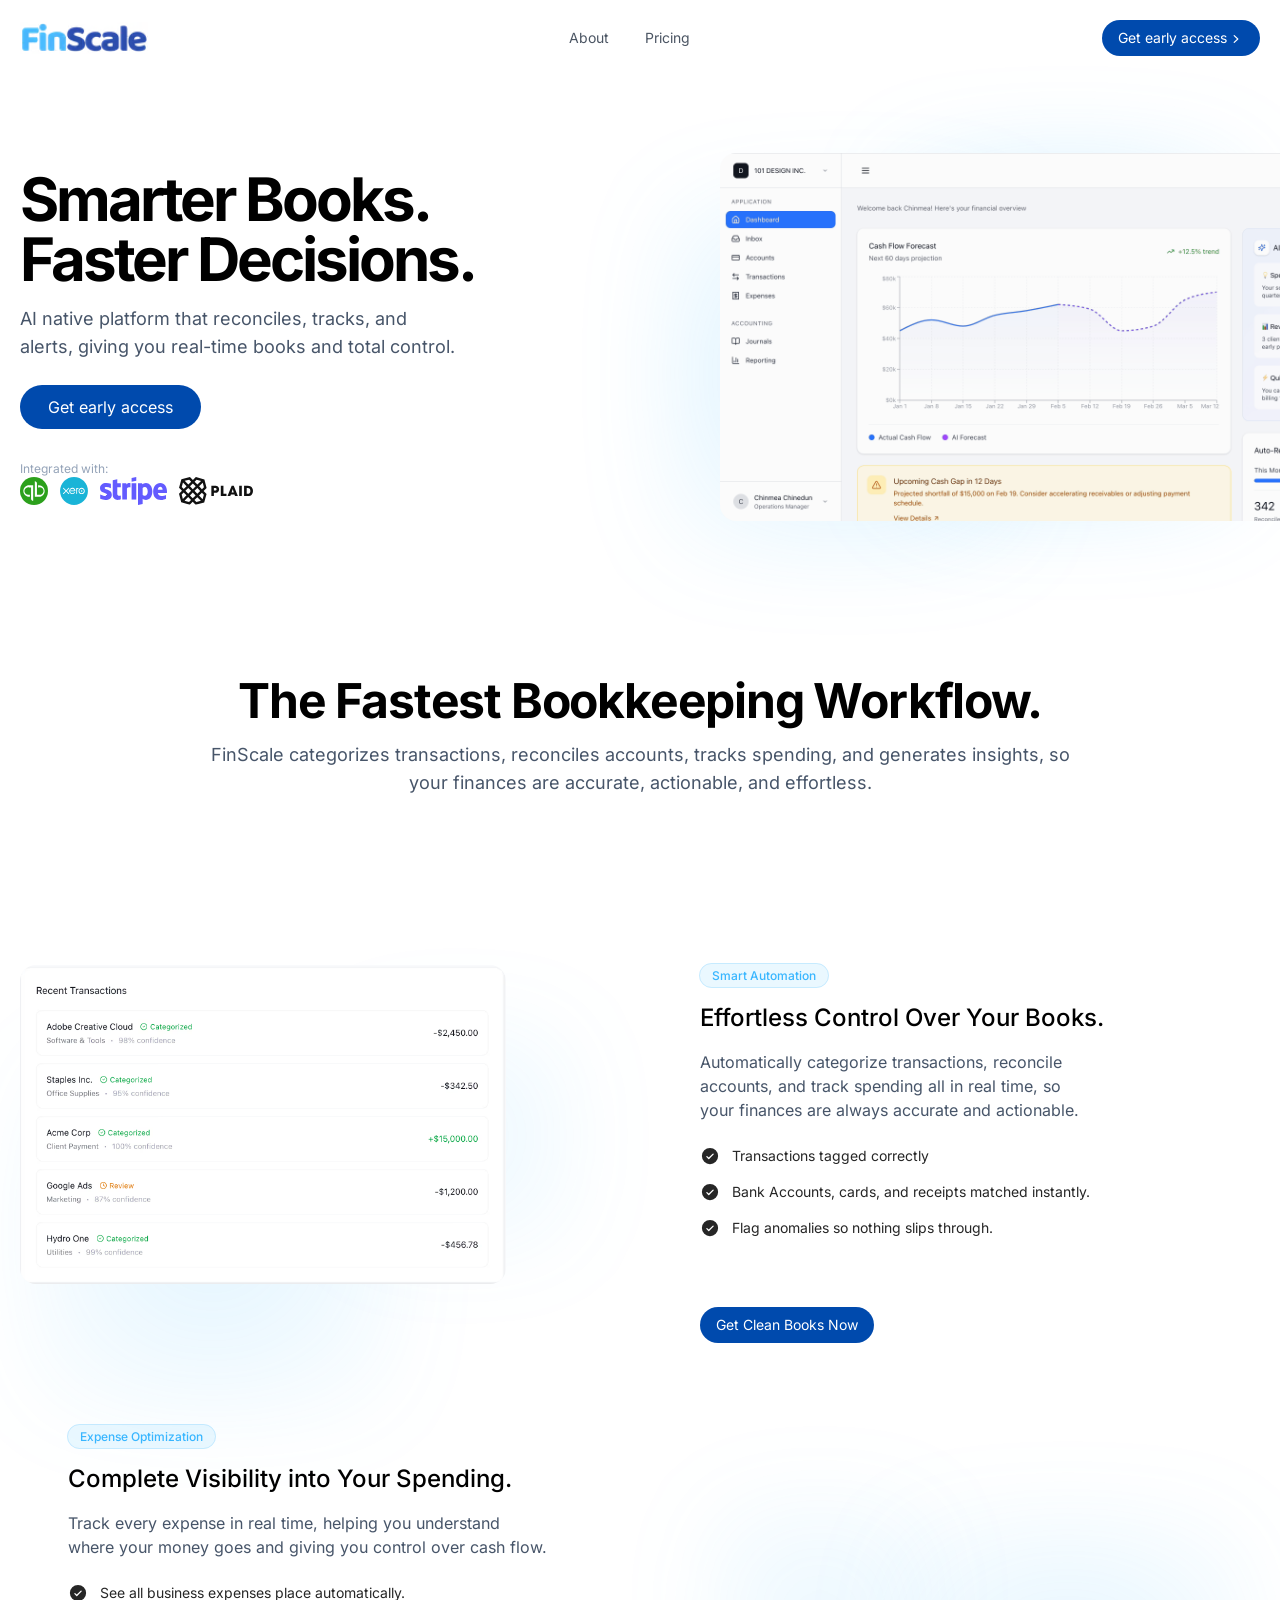
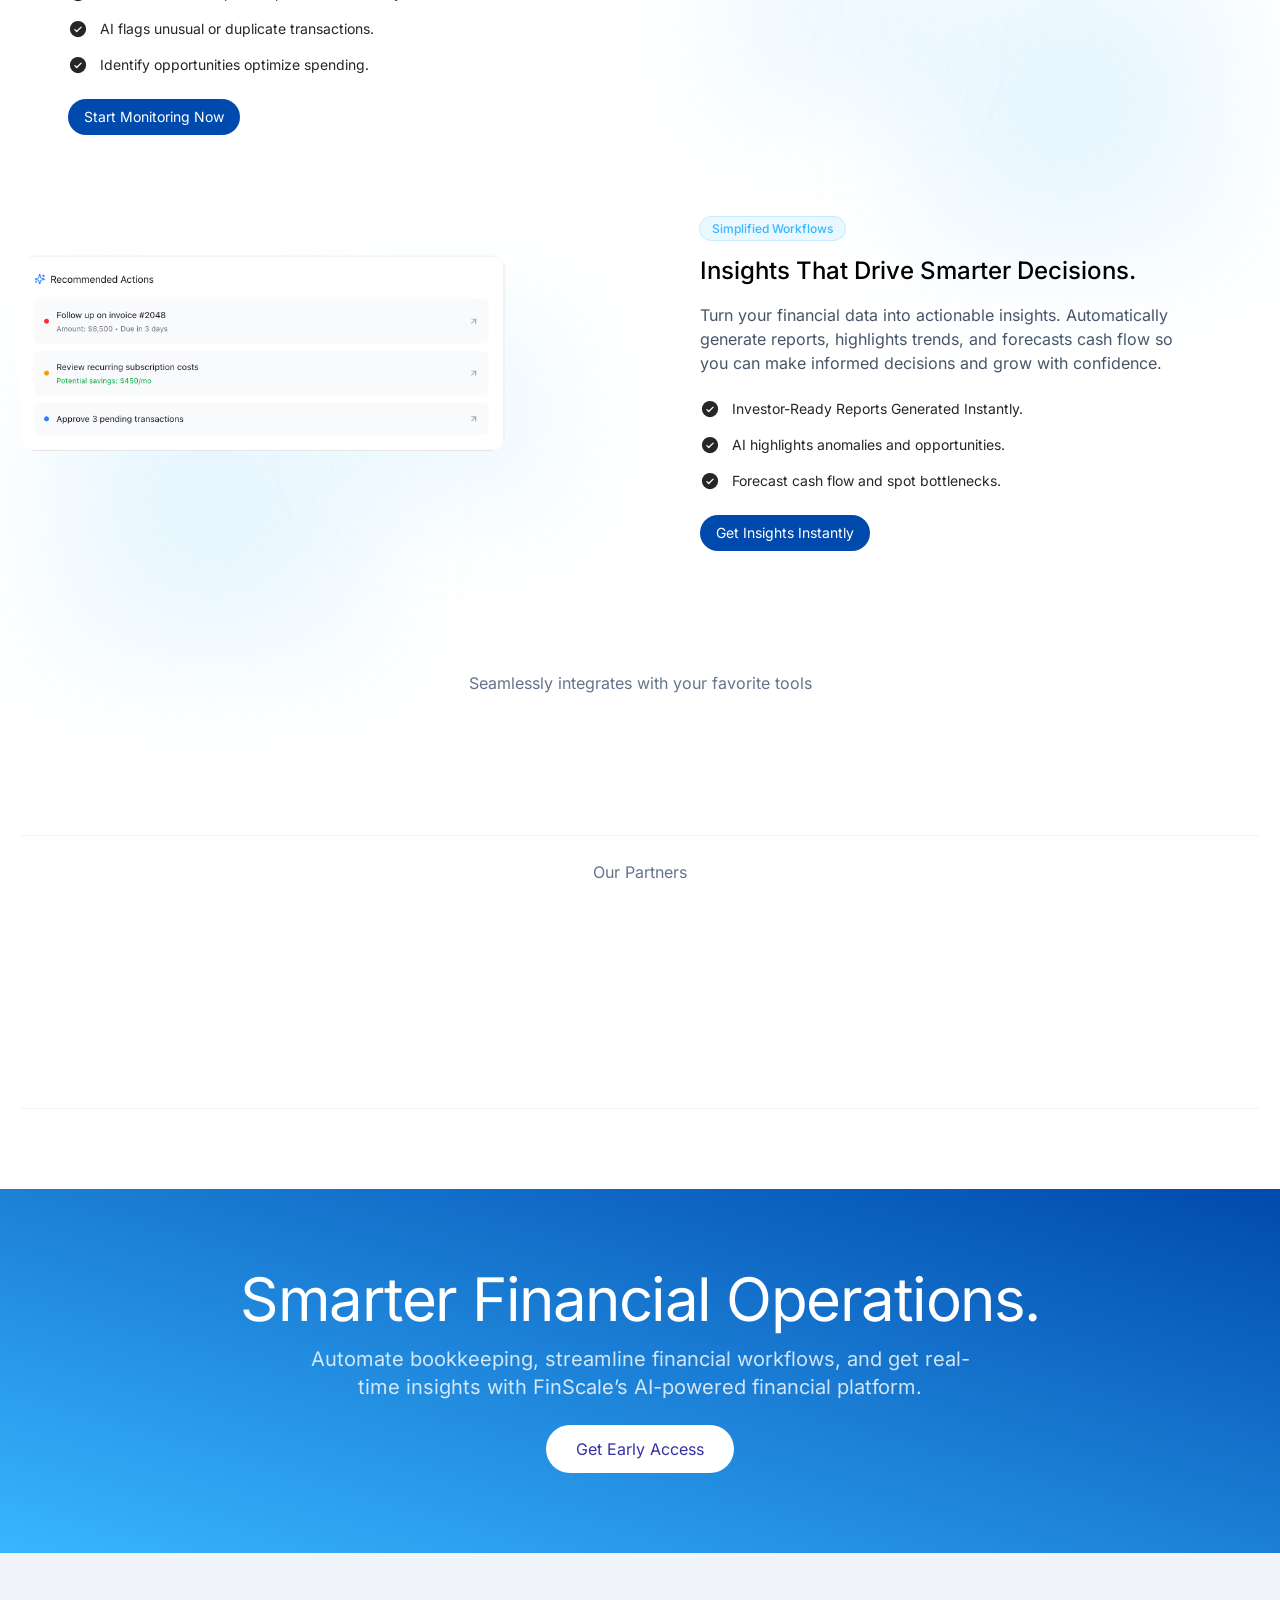
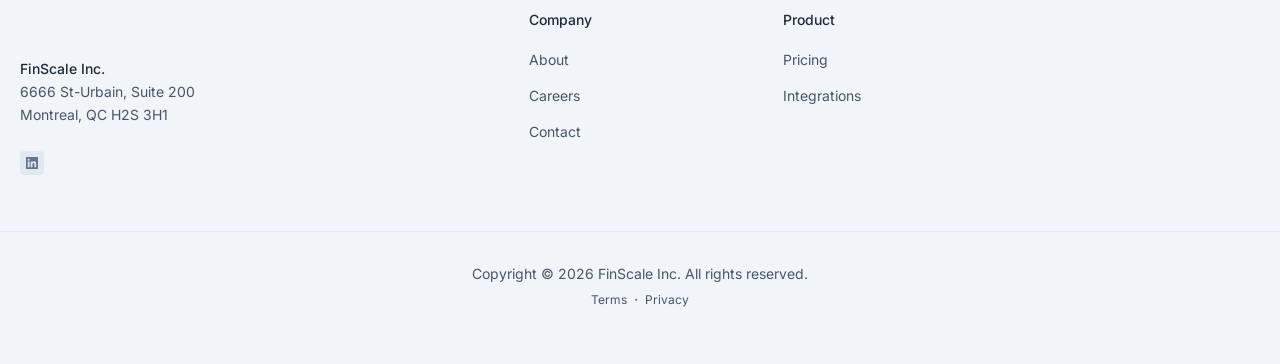
==== commit 21705046: "deploy: finscale-ai/fs-landing-v2@f359d0d5b0f566d9a2de2a726011a492c476592f" ====
--- a/index.html
+++ b/index.html
@@ -1,4 +1,11 @@
-<!DOCTYPE html><html lang="en"> <head><meta charset="UTF-8"><meta name="viewport" content="width=device-width"><link rel="icon" type="image/svg+xml" href="/favicon.ico"><meta name="generator" content="Astro v5.16.9"><title>FinScale - Smarter Books. Faster Descisions</title><link rel="canonical" href="https://finscale.ai/"><meta name="description" content="FinScale - Smarter Books. Faster Descisions"><meta name="robots" content="index, follow"><meta property="og:title" content="FinScale - Smarter Books. Faster Descisions"><meta property="og:type" content="website"><meta property="og:image" content="https://finscale.ai/opengraph.jpg"><meta property="og:url" content="https://finscale.ai/"><meta property="og:image:url" content="https://finscale.ai/opengraph.jpg"><meta property="og:image:alt" content="Astroship Homepage Screenshot"><meta name="twitter:card" content="summary_large_image"><meta name="twitter:site" content="@web3templates"><meta name="twitter:creator" content="@surjithctly"><!-- Enable this if you want to use Astro ViewTransitions  --><meta name="astro-view-transitions-enabled" content="true"><meta name="astro-view-transitions-fallback" content="animate"><script type="module" src="/_astro/ClientRouter.astro_astro_type_script_index_0_lang.CDGfc0hd.js"></script><link rel="stylesheet" href="/_astro/about.DvIa8Y_E.css">
+<!DOCTYPE html><html lang="en"> <head><meta charset="UTF-8"><meta name="viewport" content="width=device-width"><link rel="icon" type="image/svg+xml" href="/favicon.ico"><meta name="generator" content="Astro v5.18.1"><title>FinScale - Smarter Books. Faster Descisions</title><link rel="canonical" href="https://finscale.ai/"><meta name="description" content="FinScale - Smarter Books. Faster Descisions"><meta name="robots" content="index, follow"><meta property="og:title" content="FinScale - Smarter Books. Faster Descisions"><meta property="og:type" content="website"><meta property="og:image" content="https://finscale.ai/opengraph.jpg"><meta property="og:url" content="https://finscale.ai/"><meta property="og:image:url" content="https://finscale.ai/opengraph.jpg"><meta property="og:image:alt" content="Astroship Homepage Screenshot"><meta name="twitter:card" content="summary_large_image"><meta name="twitter:site" content="@web3templates"><meta name="twitter:creator" content="@surjithctly"><!-- Google Analytics 4 --><script async src="https://www.googletagmanager.com/gtag/js?id=G-W664R9090F"></script><script>
+      window.dataLayer = window.dataLayer || [];
+      function gtag() {
+        dataLayer.push(arguments);
+      }
+      gtag("js", new Date());
+      gtag("config", "G-W664R9090F");
+    </script><!-- Enable this if you want to use Astro ViewTransitions  --><meta name="astro-view-transitions-enabled" content="true"><meta name="astro-view-transitions-fallback" content="animate"><script type="module" src="/_astro/ClientRouter.astro_astro_type_script_index_0_lang.CDGfc0hd.js"></script><link rel="stylesheet" href="/_astro/about.DvIa8Y_E.css">
 <style>.astro-route-announcer{position:absolute;left:0;top:0;clip:rect(0 0 0 0);clip-path:inset(50%);overflow:hidden;white-space:nowrap;width:1px;height:1px}.astronav-sticky-header[data-astro-cid-itfz4qi6]{transition:all .3s ease;-webkit-transition:all .3s ease;will-change:transform}@keyframes astroFadeInOut{0%{opacity:1}to{opacity:0}}@keyframes astroFadeIn{0%{opacity:0;mix-blend-mode:plus-lighter}to{opacity:1;mix-blend-mode:plus-lighter}}@keyframes astroFadeOut{0%{opacity:1;mix-blend-mode:plus-lighter}to{opacity:0;mix-blend-mode:plus-lighter}}@keyframes astroSlideFromRight{0%{transform:translate(100%)}}@keyframes astroSlideFromLeft{0%{transform:translate(-100%)}}@keyframes astroSlideToRight{to{transform:translate(100%)}}@keyframes astroSlideToLeft{to{transform:translate(-100%)}}@media (prefers-reduced-motion){::view-transition-group(*),::view-transition-old(*),::view-transition-new(*){animation:none!important}[data-astro-transition-scope]{animation:none!important}}@font-face{font-family:Inter Variable;font-style:normal;font-display:swap;font-weight:100 900;src:url(/_astro/inter-cyrillic-ext-wght-normal.BOeWTOD4.woff2) format("woff2-variations");unicode-range:U+0460-052F,U+1C80-1C8A,U+20B4,U+2DE0-2DFF,U+A640-A69F,U+FE2E-FE2F}@font-face{font-family:Inter Variable;font-style:normal;font-display:swap;font-weight:100 900;src:url(/_astro/inter-cyrillic-wght-normal.DqGufNeO.woff2) format("woff2-variations");unicode-range:U+0301,U+0400-045F,U+0490-0491,U+04B0-04B1,U+2116}@font-face{font-family:Inter Variable;font-style:normal;font-display:swap;font-weight:100 900;src:url(/_astro/inter-greek-ext-wght-normal.DlzME5K_.woff2) format("woff2-variations");unicode-range:U+1F00-1FFF}@font-face{font-family:Inter Variable;font-style:normal;font-display:swap;font-weight:100 900;src:url(/_astro/inter-greek-wght-normal.CkhJZR-_.woff2) format("woff2-variations");unicode-range:U+0370-0377,U+037A-037F,U+0384-038A,U+038C,U+038E-03A1,U+03A3-03FF}@font-face{font-family:Inter Variable;font-style:normal;font-display:swap;font-weight:100 900;src:url(/_astro/inter-vietnamese-wght-normal.CBcvBZtf.woff2) format("woff2-variations");unicode-range:U+0102-0103,U+0110-0111,U+0128-0129,U+0168-0169,U+01A0-01A1,U+01AF-01B0,U+0300-0301,U+0303-0304,U+0308-0309,U+0323,U+0329,U+1EA0-1EF9,U+20AB}@font-face{font-family:Inter Variable;font-style:normal;font-display:swap;font-weight:100 900;src:url(/_astro/inter-latin-ext-wght-normal.DO1Apj_S.woff2) format("woff2-variations");unicode-range:U+0100-02BA,U+02BD-02C5,U+02C7-02CC,U+02CE-02D7,U+02DD-02FF,U+0304,U+0308,U+0329,U+1D00-1DBF,U+1E00-1E9F,U+1EF2-1EFF,U+2020,U+20A0-20AB,U+20AD-20C0,U+2113,U+2C60-2C7F,U+A720-A7FF}@font-face{font-family:Inter Variable;font-style:normal;font-display:swap;font-weight:100 900;src:url(/_astro/inter-latin-wght-normal.Dx4kXJAl.woff2) format("woff2-variations");unicode-range:U+0000-00FF,U+0131,U+0152-0153,U+02BB-02BC,U+02C6,U+02DA,U+02DC,U+0304,U+0308,U+0329,U+2000-206F,U+20AC,U+2122,U+2191,U+2193,U+2212,U+2215,U+FEFF,U+FFFD}img{content-visibility:auto}details>summary.list-none::-webkit-details-marker,details>summary.list-none::marker{display:none}
 </style><style>[data-astro-transition-scope="astro-o7bz76pi-1"] { view-transition-name: astro-o7bz76pi-1; }@layer astro { ::view-transition-old(astro-o7bz76pi-1) { animation: none; opacity: 0; mix-blend-mode: normal; }::view-transition-new(astro-o7bz76pi-1) { animation: none; mix-blend-mode: normal; }::view-transition-group(astro-o7bz76pi-1) { animation: none } }[data-astro-transition-fallback="old"] [data-astro-transition-scope="astro-o7bz76pi-1"],
 			[data-astro-transition-fallback="old"][data-astro-transition-scope="astro-o7bz76pi-1"] { animation: none; mix-blend-mode: normal; }[data-astro-transition-fallback="new"] [data-astro-transition-scope="astro-o7bz76pi-1"],
@@ -18,7 +25,7 @@
             <div class="block lg:hidden">
               <MenuIcon class="w-4 h-4 text-gray-800" />
             </div>
-          </div> -->  <div class="flex w-full lg:w-auto items-center justify-between"> <a href="/" class="flex items-center transition focus-visible:ring-2 focus-visible:ring-offset-2 focus-visible:ring-indigo-500 focus-visible:outline-none focus-visible:shadow-outline-indigo rounded-full px-2 -ml-2"> <picture> <source srcset="/_astro/fs-logo-new_960.BbjI-kse_Z1Q2pUW.avif 120w, /_astro/fs-logo-new_960.BbjI-kse_qluVp.avif 160w" type="image/avif" sizes="120px"><source srcset="/_astro/fs-logo-new_960.BbjI-kse_Z1tg0yg.webp 120w, /_astro/fs-logo-new_960.BbjI-kse_N7Uj6.webp 160w" type="image/webp" sizes="120px">  <img src="/_astro/fs-logo-new_960.BbjI-kse_ZiFWk5.png" srcset="/_astro/fs-logo-new_960.BbjI-kse_Z1ODM0L.png 120w, /_astro/fs-logo-new_960.BbjI-kse_rJ8QA.png 160w" alt="FinScale Logo" sizes="120px" loading="lazy" decoding="async" fetchpriority="auto" width="960" height="237" class="h-8 w-auto"> </picture> </a> <div class="block lg:hidden"> <button id="astronav-menu" aria-label="Toggle Menu">  <svg fill="currentColor" class="w-4 h-4 text-gray-800" width="24" height="24" viewBox="0 0 24 24" xmlns="http://www.w3.org/2000/svg"> <title>Toggle Menu</title> <path class="astronav-close-icon astronav-toggle hidden" fill-rule="evenodd" clip-rule="evenodd" d="M18.278 16.864a1 1 0 01-1.414 1.414l-4.829-4.828-4.828 4.828a1 1 0 01-1.414-1.414l4.828-4.829-4.828-4.828a1 1 0 011.414-1.414l4.829 4.828 4.828-4.828a1 1 0 111.414 1.414l-4.828 4.829 4.828 4.828z"></path> <path class="astronav-open-icon astronav-toggle" fill-rule="evenodd" d="M4 5h16a1 1 0 010 2H4a1 1 0 110-2zm0 6h16a1 1 0 010 2H4a1 1 0 010-2zm0 6h16a1 1 0 010 2H4a1 1 0 010-2z"></path> </svg>  </button> </div> </div> <nav class="astronav-items astronav-toggle hidden w-full lg:w-auto mt-2 lg:flex lg:mt-0">  <ul class="flex flex-col lg:flex-row lg:gap-3"> <li> <a href="/about" class="flex lg:px-3 py-2 text-sm text-gray-600 hover:text-indigo-600 focus-visible:ring-2 focus-visible:ring-offset-2 transition focus-visible:ring-indigo-500 focus-visible:outline-none focus-visible:shadow-outline-indigo rounded-full"> About </a> </li><li> <a href="/pricing" class="flex lg:px-3 py-2 text-sm text-gray-600 hover:text-indigo-600 focus-visible:ring-2 focus-visible:ring-offset-2 transition focus-visible:ring-indigo-500 focus-visible:outline-none focus-visible:shadow-outline-indigo rounded-full"> Pricing </a> </li> </ul> <div class="lg:hidden flex items-center mt-3 gap-4"> <!-- <Link href="#" style="muted" block size="md">Log in</Link> --> <a href="/demo" class="rounded-full text-center transition focus-visible:ring-2 focus-visible:ring-offset-2 focus-visible:ring-indigo-500 focus-visible:outline-none focus-visible:shadow-outline-indigo w-full px-5 py-2 bg-[#004aad] text-white hover:bg-[#38b6ff]">Get early access </a> </div>  </nav>  <script>(function(){const closeOnClick = false;
+          </div> -->  <div class="flex w-full lg:w-auto items-center justify-between"> <a href="/" class="flex items-center transition focus-visible:ring-2 focus-visible:ring-offset-2 focus-visible:ring-indigo-500 focus-visible:outline-none focus-visible:shadow-outline-indigo rounded-full px-2 -ml-2"> <picture> <source srcset="/_astro/fs-logo-new_960.BbjI-kse_ZjPi49.avif 120w, /_astro/fs-logo-new_960.BbjI-kse_1WxCNd.avif 160w" type="image/avif" sizes="120px"><source srcset="/_astro/fs-logo-new_960.BbjI-kse_2V7ix.webp 120w, /_astro/fs-logo-new_960.BbjI-kse_2kk3aT.webp 160w" type="image/webp" sizes="120px">  <img src="/_astro/fs-logo-new_960.BbjI-kse_1dvawI.png" srcset="/_astro/fs-logo-new_960.BbjI-kse_Z1rCBlq.png 120w, /_astro/fs-logo-new_960.BbjI-kse_OKjvV.png 160w" alt="FinScale Logo" sizes="120px" loading="lazy" decoding="async" fetchpriority="auto" width="960" height="237" class="h-8 w-auto"> </picture> </a> <div class="block lg:hidden"> <button id="astronav-menu" aria-label="Toggle Menu">  <svg fill="currentColor" class="w-4 h-4 text-gray-800" width="24" height="24" viewBox="0 0 24 24" xmlns="http://www.w3.org/2000/svg"> <title>Toggle Menu</title> <path class="astronav-close-icon astronav-toggle hidden" fill-rule="evenodd" clip-rule="evenodd" d="M18.278 16.864a1 1 0 01-1.414 1.414l-4.829-4.828-4.828 4.828a1 1 0 01-1.414-1.414l4.828-4.829-4.828-4.828a1 1 0 011.414-1.414l4.829 4.828 4.828-4.828a1 1 0 111.414 1.414l-4.828 4.829 4.828 4.828z"></path> <path class="astronav-open-icon astronav-toggle" fill-rule="evenodd" d="M4 5h16a1 1 0 010 2H4a1 1 0 110-2zm0 6h16a1 1 0 010 2H4a1 1 0 010-2zm0 6h16a1 1 0 010 2H4a1 1 0 010-2z"></path> </svg>  </button> </div> </div> <nav class="astronav-items astronav-toggle hidden w-full lg:w-auto mt-2 lg:flex lg:mt-0">  <ul class="flex flex-col lg:flex-row lg:gap-3"> <li> <a href="/about" class="flex lg:px-3 py-2 text-sm text-gray-600 hover:text-indigo-600 focus-visible:ring-2 focus-visible:ring-offset-2 transition focus-visible:ring-indigo-500 focus-visible:outline-none focus-visible:shadow-outline-indigo rounded-full"> About </a> </li><li> <a href="/pricing" class="flex lg:px-3 py-2 text-sm text-gray-600 hover:text-indigo-600 focus-visible:ring-2 focus-visible:ring-offset-2 transition focus-visible:ring-indigo-500 focus-visible:outline-none focus-visible:shadow-outline-indigo rounded-full"> Pricing </a> </li> </ul> <div class="lg:hidden flex items-center mt-3 gap-4"> <!-- <Link href="#" style="muted" block size="md">Log in</Link> --> <a href="/demo" class="rounded-full text-center transition focus-visible:ring-2 focus-visible:ring-offset-2 focus-visible:ring-indigo-500 focus-visible:outline-none focus-visible:shadow-outline-indigo w-full px-5 py-2 bg-[#004aad] text-white hover:bg-[#38b6ff]">Get early access </a> </div>  </nav>  <script>(function(){const closeOnClick = false;
 
 ["DOMContentLoaded", "astro:after-swap"].forEach((event) => {
   document.addEventListener(event, addListeners);
@@ -270,22 +277,22 @@
 Get early access
  </a> </div> <div class="mt-8 text-xs text-slate-400 text-center lg:text-start">
 Integrated with:
-</div> <div class="flex gap-x-3 items-center justify-center lg:justify-start" aria-label="Integrated logos"> <div> <picture> <source srcset="/_astro/quickbooks_sm_colour.BLOF-sBH_Z18Ybtn.svg" type="image/svg+xml"><source srcset="/_astro/quickbooks_sm_colour.BLOF-sBH_Z18Ybtn.svg" type="image/svg+xml"><source srcset="/_astro/quickbooks_sm_colour.BLOF-sBH_Z18Ybtn.svg" type="image/svg+xml">  <img src="/_astro/quickbooks_sm_colour.BLOF-sBH_Z18Ybtn.svg" alt="QuickBooks Integration" loading="lazy" decoding="async" fetchpriority="auto" width="2500" height="2500" class="h-5 md:h-7 w-auto object-contain"> </picture> </div><div> <picture> <source srcset="/_astro/xero_colour.EVLFwNsG_2cFNvh.svg" type="image/svg+xml"><source srcset="/_astro/xero_colour.EVLFwNsG_2cFNvh.svg" type="image/svg+xml"><source srcset="/_astro/xero_colour.EVLFwNsG_2cFNvh.svg" type="image/svg+xml">  <img src="/_astro/xero_colour.EVLFwNsG_2cFNvh.svg" alt="Xero Integration" loading="lazy" decoding="async" fetchpriority="auto" width="787" height="787" class="h-5 md:h-7 w-auto object-contain"> </picture> </div><div> <picture> <source srcset="/_astro/stripe_colour.BM2PBC_E_Zgb3kJ.svg" type="image/svg+xml"><source srcset="/_astro/stripe_colour.BM2PBC_E_Zgb3kJ.svg" type="image/svg+xml"><source srcset="/_astro/stripe_colour.BM2PBC_E_Zgb3kJ.svg" type="image/svg+xml">  <img src="/_astro/stripe_colour.BM2PBC_E_Zgb3kJ.svg" alt="Stripe Integration" loading="lazy" decoding="async" fetchpriority="auto" width="360" height="150" class="h-5 md:h-7 w-auto object-contain"> </picture> </div><div> <picture> <source srcset="/_astro/plaid.DH97XLFd_Z1xOHG8.svg" type="image/svg+xml"><source srcset="/_astro/plaid.DH97XLFd_Z1xOHG8.svg" type="image/svg+xml"><source srcset="/_astro/plaid.DH97XLFd_Z1xOHG8.svg" type="image/svg+xml">  <img src="/_astro/plaid.DH97XLFd_Z1xOHG8.svg" alt="Plaid Integration" loading="lazy" decoding="async" fetchpriority="auto" width="126" height="48" class="h-5 md:h-7 w-auto object-contain"> </picture> </div> </div> </div> <div class="py-3 lg:col-span-3 lg:-mr-44 flex justify-end"> <img src="/_astro/hero-fs.CpIEThzb.gif" alt="Astronaut in the air" loading="eager" fetchpriority="high" class="w-[80%] rounded-2xl"> </div> </main>  </div> </div> <div class="mt-32"> <div class="max-w-screen-xl mx-auto px-5">  <div class="max-w-4xl mx-auto flex flex-col items-center justify-center mt-24"> <!-- <Badge color="purple">TWO-COL FEATURES</Badge> --> <h2 class="text-4xl lg:text-5xl font-bold lg:tracking-tight mt-4 text-center">
+</div> <div class="flex gap-x-3 items-center justify-center lg:justify-start" aria-label="Integrated logos"> <div> <picture> <source srcset="/_astro/quickbooks_sm_colour.BLOF-sBH_ZiS9DB.svg" type="image/svg+xml"><source srcset="/_astro/quickbooks_sm_colour.BLOF-sBH_ZiS9DB.svg" type="image/svg+xml"><source srcset="/_astro/quickbooks_sm_colour.BLOF-sBH_ZiS9DB.svg" type="image/svg+xml">  <img src="/_astro/quickbooks_sm_colour.BLOF-sBH_ZiS9DB.svg" alt="QuickBooks Integration" loading="lazy" decoding="async" fetchpriority="auto" width="2500" height="2500" class="h-5 md:h-7 w-auto object-contain"> </picture> </div><div> <picture> <source srcset="/_astro/xero_colour.EVLFwNsG_Z6jut1.svg" type="image/svg+xml"><source srcset="/_astro/xero_colour.EVLFwNsG_Z6jut1.svg" type="image/svg+xml"><source srcset="/_astro/xero_colour.EVLFwNsG_Z6jut1.svg" type="image/svg+xml">  <img src="/_astro/xero_colour.EVLFwNsG_Z6jut1.svg" alt="Xero Integration" loading="lazy" decoding="async" fetchpriority="auto" width="787" height="787" class="h-5 md:h-7 w-auto object-contain"> </picture> </div><div> <picture> <source srcset="/_astro/stripe_colour.BM2PBC_E_2v0LtT.svg" type="image/svg+xml"><source srcset="/_astro/stripe_colour.BM2PBC_E_2v0LtT.svg" type="image/svg+xml"><source srcset="/_astro/stripe_colour.BM2PBC_E_2v0LtT.svg" type="image/svg+xml">  <img src="/_astro/stripe_colour.BM2PBC_E_2v0LtT.svg" alt="Stripe Integration" loading="lazy" decoding="async" fetchpriority="auto" width="360" height="150" class="h-5 md:h-7 w-auto object-contain"> </picture> </div><div> <picture> <source srcset="/_astro/plaid.DH97XLFd_ZDkOsv.svg" type="image/svg+xml"><source srcset="/_astro/plaid.DH97XLFd_ZDkOsv.svg" type="image/svg+xml"><source srcset="/_astro/plaid.DH97XLFd_ZDkOsv.svg" type="image/svg+xml">  <img src="/_astro/plaid.DH97XLFd_ZDkOsv.svg" alt="Plaid Integration" loading="lazy" decoding="async" fetchpriority="auto" width="126" height="48" class="h-5 md:h-7 w-auto object-contain"> </picture> </div> </div> </div> <div class="py-3 lg:col-span-3 lg:-mr-44 flex justify-end"> <img src="/_astro/hero-fs.CpIEThzb.gif" alt="Astronaut in the air" loading="eager" fetchpriority="high" class="w-[80%] rounded-2xl"> </div> </main>  </div> </div> <div class="mt-32"> <div class="max-w-screen-xl mx-auto px-5">  <div class="max-w-4xl mx-auto flex flex-col items-center justify-center mt-24"> <!-- <Badge color="purple">TWO-COL FEATURES</Badge> --> <h2 class="text-4xl lg:text-5xl font-bold lg:tracking-tight mt-4 text-center">
 The Fastest Bookkeeping Workflow.
 </h2> <p class="text-lg mt-4 text-slate-600 text-center [text-wrap:pretty]">
 FinScale categorizes transactions, reconciles accounts, tracks spending,
     and generates insights, so your finances are accurate, actionable, and effortless.
-</p> </div> <div class="grid md:grid-cols-2 py-10 mt-20 gap-6"> <div class="grid place-items-center relative order-2 md:order-1 md:pt-12"> <div class="absolute w-96 h-96 blur-2xl -z-10 bg-gradient-radial from-fslight/15 left-0 top-1/3"></div> <div class="absolute w-64 h-64 blur-2xl -z-10 bg-gradient-radial from-fslight/10 right-10 top-1/4"></div> <picture> <source srcset="/_astro/categorized.B-fvCXX9_Z1IVusu.avif" type="image/avif"><source srcset="/_astro/categorized.B-fvCXX9_ZkeSz1.webp" type="image/webp">  <img src="/_astro/categorized.B-fvCXX9_Z11UHTT.png" alt="Feature Image" loading="lazy" decoding="async" fetchpriority="auto" width="1582" height="1036" class="rounded-2xl w-[80%]"> </picture> </div> <div class="grid place-items-center order-1 md:order-2"> <div class="max-w-lg"> <span class="bg-[#38b6ff]/10 border-[#38b6ff]/20 border text-[#38b6ff] -ml-px rounded-full text-xs font-medium px-3 py-1 "> Smart Automation </span> <h3 class="text-2xl font-medium mt-4 [text-wrap:balance]">
+</p> </div> <div class="grid md:grid-cols-2 py-10 mt-20 gap-6"> <div class="grid place-items-center relative order-2 md:order-1 md:pt-12"> <div class="absolute w-96 h-96 blur-2xl -z-10 bg-gradient-radial from-fslight/15 left-0 top-1/3"></div> <div class="absolute w-64 h-64 blur-2xl -z-10 bg-gradient-radial from-fslight/10 right-10 top-1/4"></div> <picture> <source srcset="/_astro/categorized.B-fvCXX9_Z8yN00.avif" type="image/avif"><source srcset="/_astro/categorized.B-fvCXX9_1g7MSt.webp" type="image/webp">  <img src="/_astro/categorized.B-fvCXX9_ugoVT.png" alt="Feature Image" loading="lazy" decoding="async" fetchpriority="auto" width="1582" height="1036" class="rounded-2xl w-[80%]"> </picture> </div> <div class="grid place-items-center order-1 md:order-2"> <div class="max-w-lg"> <span class="bg-[#38b6ff]/10 border-[#38b6ff]/20 border text-[#38b6ff] -ml-px rounded-full text-xs font-medium px-3 py-1 "> Smart Automation </span> <h3 class="text-2xl font-medium mt-4 [text-wrap:balance]">
 Effortless Control Over Your Books.
 </h3> <p class="mt-4 text-slate-600 [text-wrap:balance]">
 Automatically categorize transactions, reconcile accounts, and
         track spending all in real time, so your finances are always accurate and actionable.
-</p> <ul class="grid mt-6 text-left gap-y-4"> <li class="flex items-center gap-3 text-neutral-800"> <svg width="1em" height="1em" class="w-5 h-5" data-icon="ph:check-circle-fill">   <symbol id="ai:ph:check-circle-fill" viewBox="0 0 256 256"><path fill="currentColor" d="M128 24a104 104 0 1 0 104 104A104.11 104.11 0 0 0 128 24m45.66 85.66l-56 56a8 8 0 0 1-11.32 0l-24-24a8 8 0 0 1 11.32-11.32L112 148.69l50.34-50.35a8 8 0 0 1 11.32 11.32"/></symbol><use href="#ai:ph:check-circle-fill"></use>  </svg> <span class="text-sm">Transactions tagged correctly</span> </li> <li class="flex items-center gap-3 text-neutral-800"> <svg width="1em" height="1em" viewBox="0 0 256 256" class="w-5 h-5" data-icon="ph:check-circle-fill">   <use href="#ai:ph:check-circle-fill"></use>  </svg> <span class="text-sm">Bank Accounts, cards, and receipts matched instantly.</span> </li> <li class="flex items-center gap-3 text-neutral-800"> <svg width="1em" height="1em" viewBox="0 0 256 256" class="w-5 h-5" data-icon="ph:check-circle-fill">   <use href="#ai:ph:check-circle-fill"></use>  </svg> <span class="text-sm">Flag anomalies so nothing slips through.</span> </li> </ul> </div> </div> <div class="grid place-items-center order-3 md:col-start-2"> <div class="max-w-lg w-full flex items-center justify-start gap-4"> <a href="/demo" class="rounded-full text-center transition focus-visible:ring-2 focus-visible:ring-offset-2 focus-visible:ring-indigo-500 focus-visible:outline-none focus-visible:shadow-outline-indigo px-4 py-2 text-sm bg-[#004aad] text-white hover:bg-[#38b6ff] inline-flex items-center group gap-px"> <span>Get Clean Books Now</span>  </a> </div> </div> </div> <div class="grid md:grid-cols-2 py-10 gap-6"> <div class="flex justify-end pb-10 md:pb-0 relative order-2"> <div class="absolute w-96 h-96 blur-2xl -z-10 bg-gradient-radial from-fslight/15 right-0 top-1/3"></div> <div class="absolute w-64 h-64 blur-2xl -z-10 bg-gradient-radial from-fslight/10 left-10 top-1/4"></div> <picture> <source srcset="/_astro/quick-stats.CVD56Dxi_Fga6r.avif" type="image/avif"><source srcset="/_astro/quick-stats.CVD56Dxi_PQNiU.webp" type="image/webp">  <img src="/_astro/quick-stats.CVD56Dxi_Z1Pxs7R.png" alt="Feature Image" loading="lazy" decoding="async" fetchpriority="auto" width="776" height="500" class="rounded-2xl w-[55%] pt-8"> </picture> </div> <div class="grid place-items-center order-1 md:order-none"> <div class="max-w-lg"> <span class="bg-[#38b6ff]/10 border-[#38b6ff]/20 border text-[#38b6ff] -ml-px rounded-full text-xs font-medium px-3 py-1 "> Expense Optimization </span> <h3 class="text-2xl font-medium mt-4 [text-wrap:balance]">
+</p> <ul class="grid mt-6 text-left gap-y-4"> <li class="flex items-center gap-3 text-neutral-800"> <svg width="1em" height="1em" class="w-5 h-5" data-icon="ph:check-circle-fill">   <symbol id="ai:ph:check-circle-fill" viewBox="0 0 256 256"><path fill="currentColor" d="M128 24a104 104 0 1 0 104 104A104.11 104.11 0 0 0 128 24m45.66 85.66l-56 56a8 8 0 0 1-11.32 0l-24-24a8 8 0 0 1 11.32-11.32L112 148.69l50.34-50.35a8 8 0 0 1 11.32 11.32"/></symbol><use href="#ai:ph:check-circle-fill"></use>  </svg> <span class="text-sm">Transactions tagged correctly</span> </li> <li class="flex items-center gap-3 text-neutral-800"> <svg width="1em" height="1em" viewBox="0 0 256 256" class="w-5 h-5" data-icon="ph:check-circle-fill">   <use href="#ai:ph:check-circle-fill"></use>  </svg> <span class="text-sm">Bank Accounts, cards, and receipts matched instantly.</span> </li> <li class="flex items-center gap-3 text-neutral-800"> <svg width="1em" height="1em" viewBox="0 0 256 256" class="w-5 h-5" data-icon="ph:check-circle-fill">   <use href="#ai:ph:check-circle-fill"></use>  </svg> <span class="text-sm">Flag anomalies so nothing slips through.</span> </li> </ul> </div> </div> <div class="grid place-items-center order-3 md:col-start-2"> <div class="max-w-lg w-full flex items-center justify-start gap-4"> <a href="/demo" class="rounded-full text-center transition focus-visible:ring-2 focus-visible:ring-offset-2 focus-visible:ring-indigo-500 focus-visible:outline-none focus-visible:shadow-outline-indigo px-4 py-2 text-sm bg-[#004aad] text-white hover:bg-[#38b6ff] inline-flex items-center group gap-px"> <span>Get Clean Books Now</span>  </a> </div> </div> </div> <div class="grid md:grid-cols-2 py-10 gap-6"> <div class="flex justify-end pb-10 md:pb-0 relative order-2"> <div class="absolute w-96 h-96 blur-2xl -z-10 bg-gradient-radial from-fslight/15 right-0 top-1/3"></div> <div class="absolute w-64 h-64 blur-2xl -z-10 bg-gradient-radial from-fslight/10 left-10 top-1/4"></div> <picture> <source srcset="/_astro/quick-stats.CVD56Dxi_BJ2cH.avif" type="image/avif"><source srcset="/_astro/quick-stats.CVD56Dxi_MkFpb.webp" type="image/webp">  <img src="/_astro/quick-stats.CVD56Dxi_Z1PEorl.png" alt="Feature Image" loading="lazy" decoding="async" fetchpriority="auto" width="776" height="500" class="rounded-2xl w-[55%] pt-8"> </picture> </div> <div class="grid place-items-center order-1 md:order-none"> <div class="max-w-lg"> <span class="bg-[#38b6ff]/10 border-[#38b6ff]/20 border text-[#38b6ff] -ml-px rounded-full text-xs font-medium px-3 py-1 "> Expense Optimization </span> <h3 class="text-2xl font-medium mt-4 [text-wrap:balance]">
 Complete Visibility into Your Spending.
 </h3> <p class="mt-4 text-slate-600 [text-wrap:balance]">
 Track every expense in real time, helping you
         understand where your money goes and giving you control over cash flow.
-</p> <ul class="grid mt-6 text-left gap-y-4"> <li class="flex items-center gap-3 text-neutral-800"> <svg width="1em" height="1em" viewBox="0 0 256 256" class="w-5 h-5" data-icon="ph:check-circle-fill">   <use href="#ai:ph:check-circle-fill"></use>  </svg> <span class="text-sm">See all business expenses place automatically.</span> </li> <li class="flex items-center gap-3 text-neutral-800"> <svg width="1em" height="1em" viewBox="0 0 256 256" class="w-5 h-5" data-icon="ph:check-circle-fill">   <use href="#ai:ph:check-circle-fill"></use>  </svg> <span class="text-sm">AI flags unusual or duplicate transactions.</span> </li> <li class="flex items-center gap-3 text-neutral-800"> <svg width="1em" height="1em" viewBox="0 0 256 256" class="w-5 h-5" data-icon="ph:check-circle-fill">   <use href="#ai:ph:check-circle-fill"></use>  </svg> <span class="text-sm">Identify opportunities optimize spending.</span> </li> </ul> </div> </div> <div class="grid place-items-center order-3"> <div class="max-w-lg w-full flex items-center justify-start gap-4"> <a href="/demo" class="rounded-full text-center transition focus-visible:ring-2 focus-visible:ring-offset-2 focus-visible:ring-indigo-500 focus-visible:outline-none focus-visible:shadow-outline-indigo px-4 py-2 text-sm bg-[#004aad] text-white hover:bg-[#38b6ff] inline-flex items-center group gap-px"> <span>Start Monitoring Now</span>  </a> </div> </div> </div> <div class="grid md:grid-cols-2 py-10 gap-6"> <div class="grid place-items-center relative order-2 md:order-1"> <div class="absolute w-96 h-96 blur-2xl -z-10 bg-gradient-radial from-fslight/15 left-0 top-1/3"></div> <div class="absolute w-64 h-64 blur-2xl -z-10 bg-gradient-radial from-fslight/10 right-10 top-1/4"></div> <picture> <source srcset="/_astro/actions.B5nJUOou_1qlBtc.avif" type="image/avif"><source srcset="/_astro/actions.B5nJUOou_XUCzo.webp" type="image/webp">  <img src="/_astro/actions.B5nJUOou_Zdvrfd.png" alt="Feature Image" loading="lazy" decoding="async" fetchpriority="auto" width="1576" height="634" class="rounded-2xl w-[80%]"> </picture> </div> <div class="grid place-items-center order-1 md:order-2"> <div class="max-w-lg"> <span class="bg-[#38b6ff]/10 border-[#38b6ff]/20 border text-[#38b6ff] -ml-px rounded-full text-xs font-medium px-3 py-1 "> Simplified Workflows </span> <h3 class="text-2xl font-medium mt-4 [text-wrap:balance]">
+</p> <ul class="grid mt-6 text-left gap-y-4"> <li class="flex items-center gap-3 text-neutral-800"> <svg width="1em" height="1em" viewBox="0 0 256 256" class="w-5 h-5" data-icon="ph:check-circle-fill">   <use href="#ai:ph:check-circle-fill"></use>  </svg> <span class="text-sm">See all business expenses place automatically.</span> </li> <li class="flex items-center gap-3 text-neutral-800"> <svg width="1em" height="1em" viewBox="0 0 256 256" class="w-5 h-5" data-icon="ph:check-circle-fill">   <use href="#ai:ph:check-circle-fill"></use>  </svg> <span class="text-sm">AI flags unusual or duplicate transactions.</span> </li> <li class="flex items-center gap-3 text-neutral-800"> <svg width="1em" height="1em" viewBox="0 0 256 256" class="w-5 h-5" data-icon="ph:check-circle-fill">   <use href="#ai:ph:check-circle-fill"></use>  </svg> <span class="text-sm">Identify opportunities optimize spending.</span> </li> </ul> </div> </div> <div class="grid place-items-center order-3"> <div class="max-w-lg w-full flex items-center justify-start gap-4"> <a href="/demo" class="rounded-full text-center transition focus-visible:ring-2 focus-visible:ring-offset-2 focus-visible:ring-indigo-500 focus-visible:outline-none focus-visible:shadow-outline-indigo px-4 py-2 text-sm bg-[#004aad] text-white hover:bg-[#38b6ff] inline-flex items-center group gap-px"> <span>Start Monitoring Now</span>  </a> </div> </div> </div> <div class="grid md:grid-cols-2 py-10 gap-6"> <div class="grid place-items-center relative order-2 md:order-1"> <div class="absolute w-96 h-96 blur-2xl -z-10 bg-gradient-radial from-fslight/15 left-0 top-1/3"></div> <div class="absolute w-64 h-64 blur-2xl -z-10 bg-gradient-radial from-fslight/10 right-10 top-1/4"></div> <picture> <source srcset="/_astro/actions.B5nJUOou_7ifDi.avif" type="image/avif"><source srcset="/_astro/actions.B5nJUOou_Zk7Ifv.webp" type="image/webp">  <img src="/_astro/actions.B5nJUOou_Z2ob46j.png" alt="Feature Image" loading="lazy" decoding="async" fetchpriority="auto" width="1576" height="634" class="rounded-2xl w-[80%]"> </picture> </div> <div class="grid place-items-center order-1 md:order-2"> <div class="max-w-lg"> <span class="bg-[#38b6ff]/10 border-[#38b6ff]/20 border text-[#38b6ff] -ml-px rounded-full text-xs font-medium px-3 py-1 "> Simplified Workflows </span> <h3 class="text-2xl font-medium mt-4 [text-wrap:balance]">
 Insights That Drive Smarter Decisions.
 </h3> <p class="mt-4 text-slate-600 [text-wrap:balance]">
 Turn your financial data into actionable insights. Automatically generate reports, highlights trends, and forecasts cash flow
@@ -294,7 +301,7 @@
 Seamlessly integrates with your favorite tools
 </h2> <div class="flex gap-x-8 gap-y-4 md:gap-20 lg:gap-28 items-center justify-center mt-6 flex-wrap"> <div class="text-gray-500 my-2 h-7 md:h-9"> <img src="/_astro/stripe_colour.BM2PBC_E.svg" alt="Stripe" class="h-full w-auto"> </div> <div class="text-gray-400 my-2 h-7 md:h-9 flex items-center"> <img src="/_astro/plaid.DH97XLFd.svg" alt="Plaid" class="h-full w-auto"> </div> <div class="text-gray-400 my-2 h-7 md:h-9 flex items-center"> <img src="/_astro/quickbooks_colour.DPo9YWTC.svg" alt="Quickbooks" class="h-full w-auto"> </div> <div class="text-gray-400 my-2 h-7 md:h-9 flex items-center"> <img src="/_astro/xero_colour.EVLFwNsG.svg" alt="Xero" class="h-full w-auto"> </div> </div> </div>  </div> </div> <div class="max-w-screen-xl mx-auto px-5">  <div class="mt-16 border-y py-6 border-slate-100"> <div> <h2 class="text-center text-slate-500">
 Our Partners
-</h2> <div class="flex gap-x-8 gap-y-12 md:gap-20 lg:gap-28 items-center justify-center mt-6 flex-wrap"> <div class="text-gray-500 my-2 h-32 md:h-40"> <picture> <source srcset="/_astro/mila.BUkRO8Fq_Z2q5qGN.avif 300w, /_astro/mila.BUkRO8Fq_Z2sRaTi.avif 400w, /_astro/mila.BUkRO8Fq_ZCwFjf.avif 500w" type="image/avif" sizes="(max-width: 768px) 300px, 400px"><source srcset="/_astro/mila.BUkRO8Fq_Z2qE5hu.webp 300w, /_astro/mila.BUkRO8Fq_Z2tqOtY.webp 400w, /_astro/mila.BUkRO8Fq_ZD6jSV.webp 500w" type="image/webp" sizes="(max-width: 768px) 300px, 400px">  <img src="/_astro/mila.BUkRO8Fq_Z2lkaQx.png" srcset="/_astro/mila.BUkRO8Fq_Z1vpdQl.png 300w, /_astro/mila.BUkRO8Fq_Z1ybX3P.png 400w, /_astro/mila.BUkRO8Fq_h8wwd.png 500w" alt="MILA" sizes="(max-width: 768px) 300px, 400px" loading="lazy" decoding="async" fetchpriority="auto" width="1280" height="807" class="
+</h2> <div class="flex gap-x-8 gap-y-12 md:gap-20 lg:gap-28 items-center justify-center mt-6 flex-wrap"> <div class="text-gray-500 my-2 h-32 md:h-40"> <picture> <source srcset="/_astro/mila.BUkRO8Fq_Z1sQeKC.avif 300w, /_astro/mila.BUkRO8Fq_Z1vCXX7.avif 400w, /_astro/mila.BUkRO8Fq_jGvBV.avif 500w" type="image/avif" sizes="(max-width: 768px) 300px, 400px"><source srcset="/_astro/mila.BUkRO8Fq_Z1tpSlj.webp 300w, /_astro/mila.BUkRO8Fq_Z1wcCxN.webp 400w, /_astro/mila.BUkRO8Fq_j7R2f.webp 500w" type="image/webp" sizes="(max-width: 768px) 300px, 400px">  <img src="/_astro/mila.BUkRO8Fq_Z1o5XUm.png" srcset="/_astro/mila.BUkRO8Fq_1WAzMg.png 300w, /_astro/mila.BUkRO8Fq_1TNPzL.png 400w, /_astro/mila.BUkRO8Fq_Z1k2MD7.png 500w" alt="MILA" sizes="(max-width: 768px) 300px, 400px" loading="lazy" decoding="async" fetchpriority="auto" width="1280" height="807" class="
                 h-full w-auto
                 opacity-80 hover:opacity-100 transition-opacity duration-200
               "> </picture> </div> </div> </div> </div>  </div>   <!-- <div
@@ -314,7 +321,7 @@
 </h2> <p class="text-white/80 mt-4 text-lg md:text-xl max-w-2xl">
 Automate bookkeeping, streamline financial workflows, and get real-time
     insights with FinScale’s AI-powered financial platform.
-</p> <div class="flex mt-6"> <a href="/demo" class="rounded-full text-center transition focus-visible:ring-2 focus-visible:ring-offset-2 focus-visible:ring-indigo-500 focus-visible:outline-none focus-visible:shadow-outline-indigo px-7 py-2.5 bg-white text-indigo-800 border-2 border-transparent">Get Early Access </a> </div> </div>  <footer class="py-14 bg-slate-100 border-t border-slate-100"> <div class="max-w-screen-xl mx-auto px-5">  <div class="grid sm:grid-cols-2 md:grid-cols-3 lg:grid-cols-5 gap-8"> <div class="sm:col-span-2 md:col-span-3 lg:col-span-2"> <a href="/" class="flex items-center"> <picture> <source srcset="/_astro/fs-logo-new_960.BbjI-kse_Z1Q2pUW.avif 120w, /_astro/fs-logo-new_960.BbjI-kse_qluVp.avif 160w" type="image/avif" sizes="120px"><source srcset="/_astro/fs-logo-new_960.BbjI-kse_Z1tg0yg.webp 120w, /_astro/fs-logo-new_960.BbjI-kse_N7Uj6.webp 160w" type="image/webp" sizes="120px">  <img src="/_astro/fs-logo-new_960.BbjI-kse_ZiFWk5.png" srcset="/_astro/fs-logo-new_960.BbjI-kse_Z1ODM0L.png 120w, /_astro/fs-logo-new_960.BbjI-kse_rJ8QA.png 160w" alt="FinScale Logo" sizes="120px" loading="lazy" decoding="async" fetchpriority="auto" width="960" height="237" class="h-8 w-auto"> </picture> </a> <div class="mt-4 text-sm text-slate-600 leading-relaxed"> <p class="font-medium text-slate-800">FinScale Inc.</p> <p>6666 St-Urbain, Suite 200</p> <p>Montreal, QC H2S 3H1</p> </div> <div class="flex gap-3 mt-6 items-center"> <a href="https://ca.linkedin.com/company/finscale-ai" target="_blank" rel="noopener noreferrer" class="bg-slate-200 hover:bg-slate-300 rounded w-6 h-6 inline-flex items-center justify-center text-slate-500 transition-colors"> <svg width="1em" height="1em" class="w-4 h-4" data-icon="bx:bxl-linkedin-square">   <symbol id="ai:bx:bxl-linkedin-square" viewBox="0 0 24 24"><path d="M20 3H4a1 1 0 0 0-1 1v16a1 1 0 0 0 1 1h16a1 1 0 0 0 1-1V4a1 1 0 0 0-1-1zM8.339 18.337H5.667v-8.59h2.672v8.59zM7.003 8.574a1.548 1.548 0 1 1 0-3.096a1.548 1.548 0 0 1 0 3.096zm11.335 9.763h-2.669V14.16c0-.996-.018-2.277-1.388-2.277c-1.39 0-1.601 1.086-1.601 2.207v4.248h-2.667v-8.59h2.56v1.174h.037c.355-.675 1.227-1.387 2.524-1.387c2.704 0 3.203 1.778 3.203 4.092v4.71z" fill="currentColor"/></symbol><use href="#ai:bx:bxl-linkedin-square"></use>  </svg><span class="sr-only">Linkedin</span></a> </div> </div> <div> <h3 class="font-medium text-sm text-slate-800">Company</h3> <div class="flex flex-col mt-3"> <a href="/about" class="py-2 text-sm text-slate-600 hover:text-indigo-600"> About </a><a href="/careers" class="py-2 text-sm text-slate-600 hover:text-indigo-600"> Careers </a><a href="/contact" class="py-2 text-sm text-slate-600 hover:text-indigo-600"> Contact </a> </div> </div> <div> <h3 class="font-medium text-sm text-slate-800">Product</h3> <div class="flex flex-col mt-3"> <a href="/pricing" class="py-2 text-sm text-slate-600 hover:text-indigo-600"> Pricing </a><a href="/#integrations" class="py-2 text-sm text-slate-600 hover:text-indigo-600"> Integrations </a> </div> </div> <!-- <div>
+</p> <div class="flex mt-6"> <a href="/demo" class="rounded-full text-center transition focus-visible:ring-2 focus-visible:ring-offset-2 focus-visible:ring-indigo-500 focus-visible:outline-none focus-visible:shadow-outline-indigo px-7 py-2.5 bg-white text-indigo-800 border-2 border-transparent">Get Early Access </a> </div> </div>  <footer class="py-14 bg-slate-100 border-t border-slate-100"> <div class="max-w-screen-xl mx-auto px-5">  <div class="grid sm:grid-cols-2 md:grid-cols-3 lg:grid-cols-5 gap-8"> <div class="sm:col-span-2 md:col-span-3 lg:col-span-2"> <a href="/" class="flex items-center"> <picture> <source srcset="/_astro/fs-logo-new_960.BbjI-kse_ZjPi49.avif 120w, /_astro/fs-logo-new_960.BbjI-kse_1WxCNd.avif 160w" type="image/avif" sizes="120px"><source srcset="/_astro/fs-logo-new_960.BbjI-kse_2V7ix.webp 120w, /_astro/fs-logo-new_960.BbjI-kse_2kk3aT.webp 160w" type="image/webp" sizes="120px">  <img src="/_astro/fs-logo-new_960.BbjI-kse_1dvawI.png" srcset="/_astro/fs-logo-new_960.BbjI-kse_Z1rCBlq.png 120w, /_astro/fs-logo-new_960.BbjI-kse_OKjvV.png 160w" alt="FinScale Logo" sizes="120px" loading="lazy" decoding="async" fetchpriority="auto" width="960" height="237" class="h-8 w-auto"> </picture> </a> <div class="mt-4 text-sm text-slate-600 leading-relaxed"> <p class="font-medium text-slate-800">FinScale Inc.</p> <p>6666 St-Urbain, Suite 200</p> <p>Montreal, QC H2S 3H1</p> </div> <div class="flex gap-3 mt-6 items-center"> <a href="https://ca.linkedin.com/company/finscale-ai" target="_blank" rel="noopener noreferrer" class="bg-slate-200 hover:bg-slate-300 rounded w-6 h-6 inline-flex items-center justify-center text-slate-500 transition-colors"> <svg width="1em" height="1em" class="w-4 h-4" data-icon="bx:bxl-linkedin-square">   <symbol id="ai:bx:bxl-linkedin-square" viewBox="0 0 24 24"><path d="M20 3H4a1 1 0 0 0-1 1v16a1 1 0 0 0 1 1h16a1 1 0 0 0 1-1V4a1 1 0 0 0-1-1zM8.339 18.337H5.667v-8.59h2.672v8.59zM7.003 8.574a1.548 1.548 0 1 1 0-3.096a1.548 1.548 0 0 1 0 3.096zm11.335 9.763h-2.669V14.16c0-.996-.018-2.277-1.388-2.277c-1.39 0-1.601 1.086-1.601 2.207v4.248h-2.667v-8.59h2.56v1.174h.037c.355-.675 1.227-1.387 2.524-1.387c2.704 0 3.203 1.778 3.203 4.092v4.71z" fill="currentColor"/></symbol><use href="#ai:bx:bxl-linkedin-square"></use>  </svg><span class="sr-only">Linkedin</span></a> </div> </div> <div> <h3 class="font-medium text-sm text-slate-800">Company</h3> <div class="flex flex-col mt-3"> <a href="/about" class="py-2 text-sm text-slate-600 hover:text-indigo-600"> About </a><a href="/careers" class="py-2 text-sm text-slate-600 hover:text-indigo-600"> Careers </a><a href="/contact" class="py-2 text-sm text-slate-600 hover:text-indigo-600"> Contact </a> </div> </div> <div> <h3 class="font-medium text-sm text-slate-800">Product</h3> <div class="flex flex-col mt-3"> <a href="/pricing" class="py-2 text-sm text-slate-600 hover:text-indigo-600"> Pricing </a><a href="/#integrations" class="py-2 text-sm text-slate-600 hover:text-indigo-600"> Integrations </a> </div> </div> <!-- <div>
         <h3 class="font-medium text-sm text-slate-800">Resources</h3>
         <div class="flex flex-col mt-3">
           {
